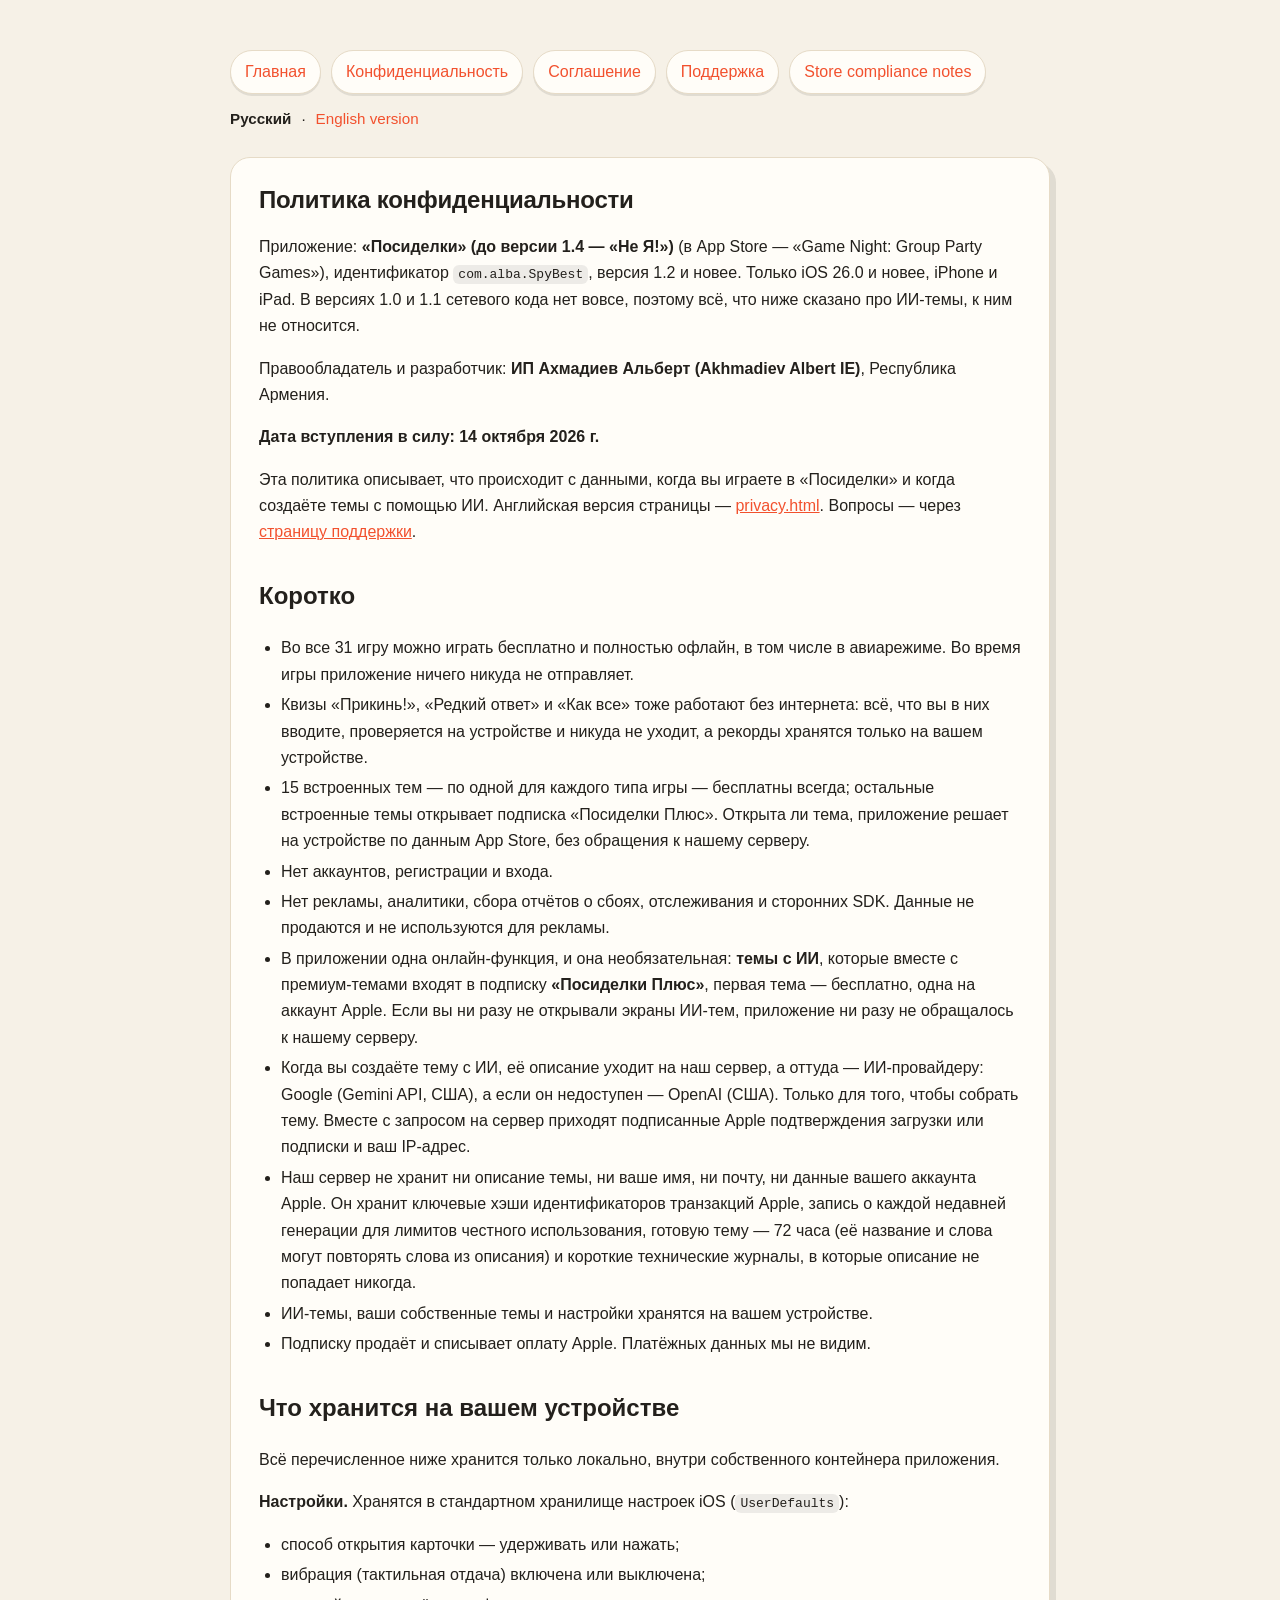
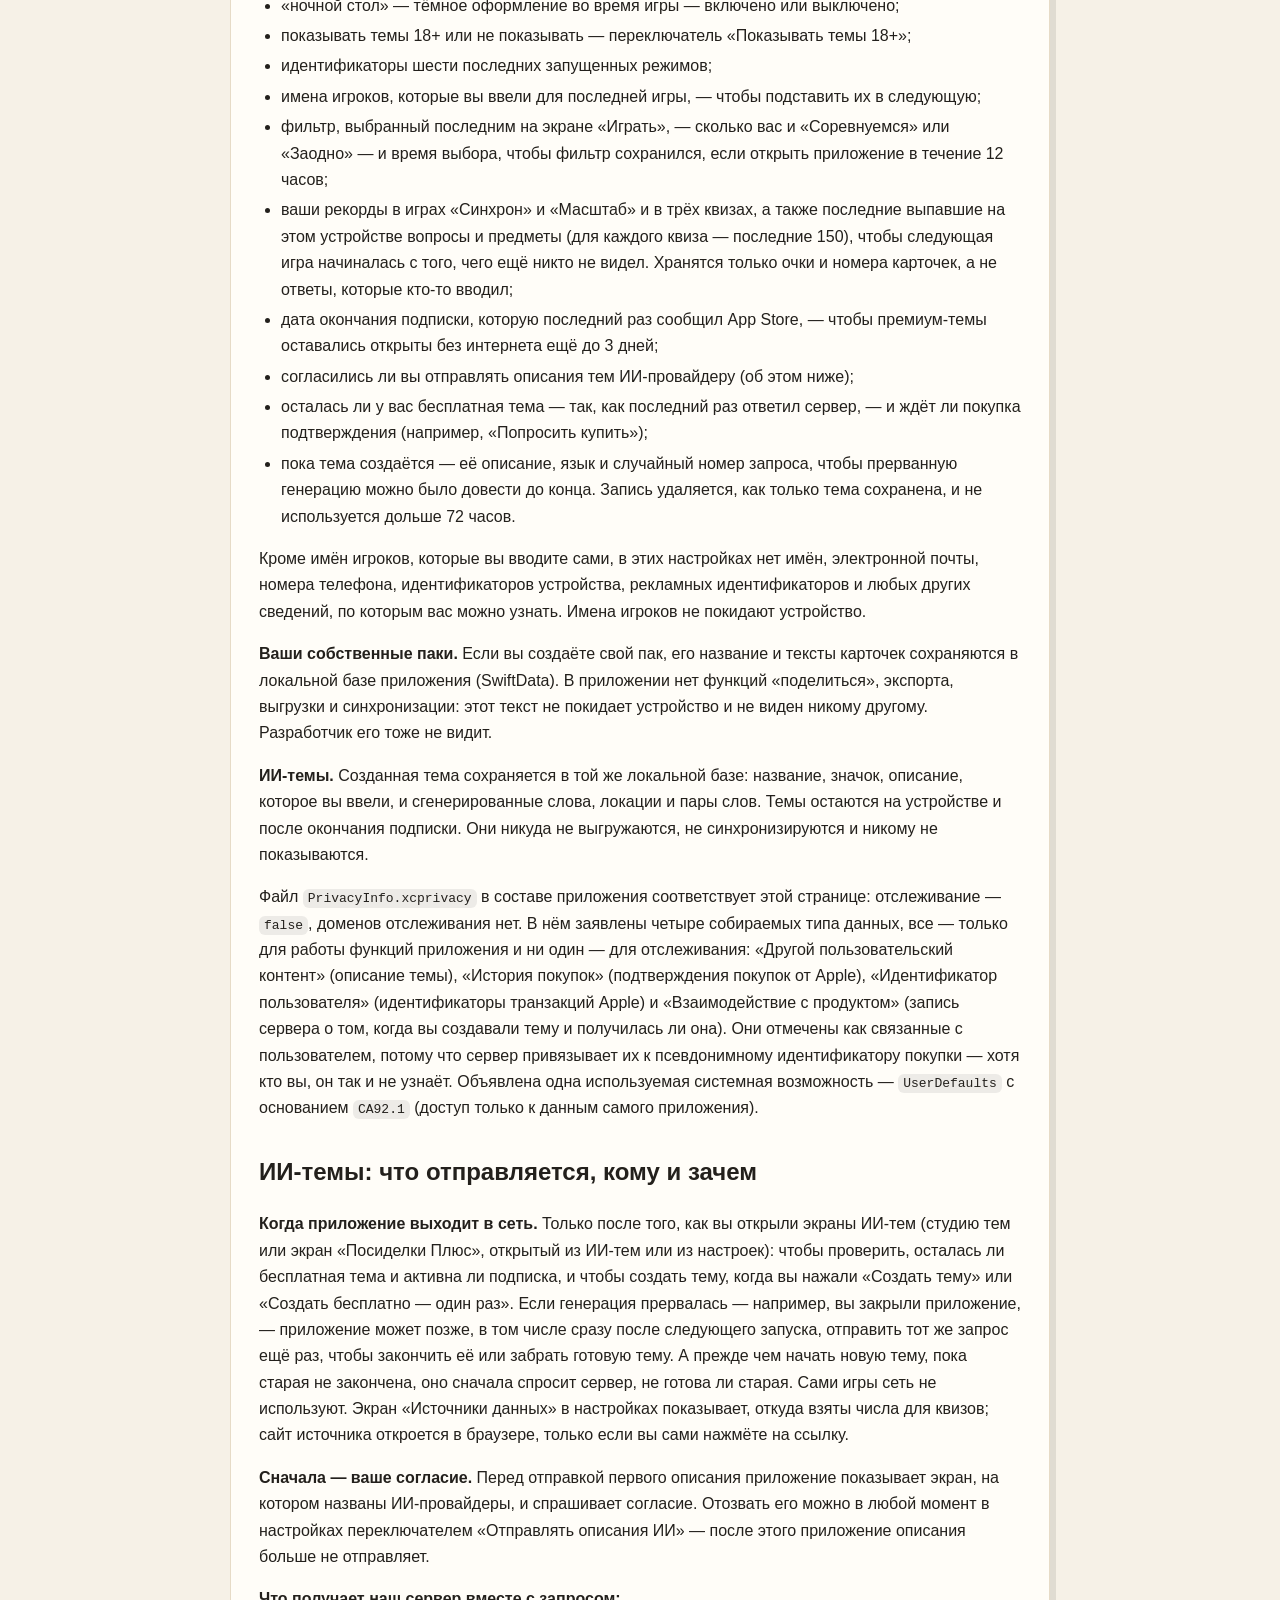
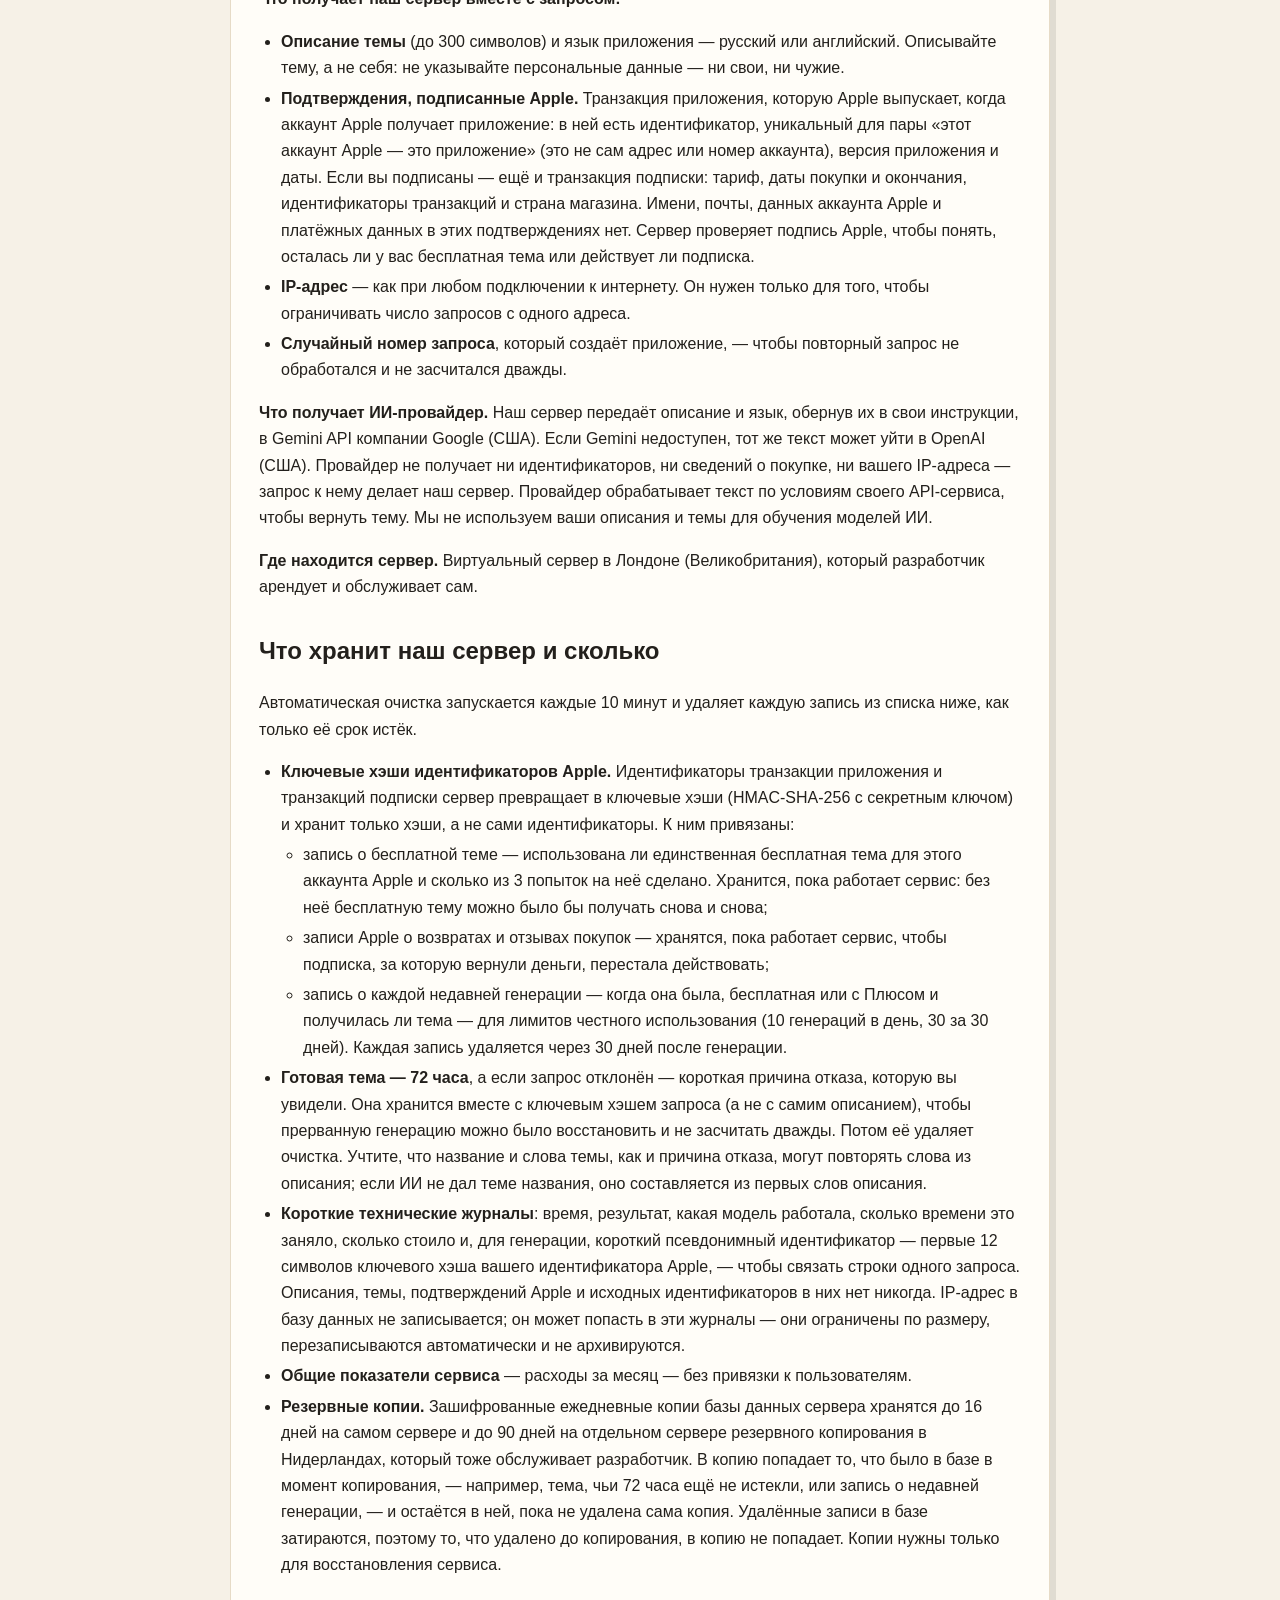
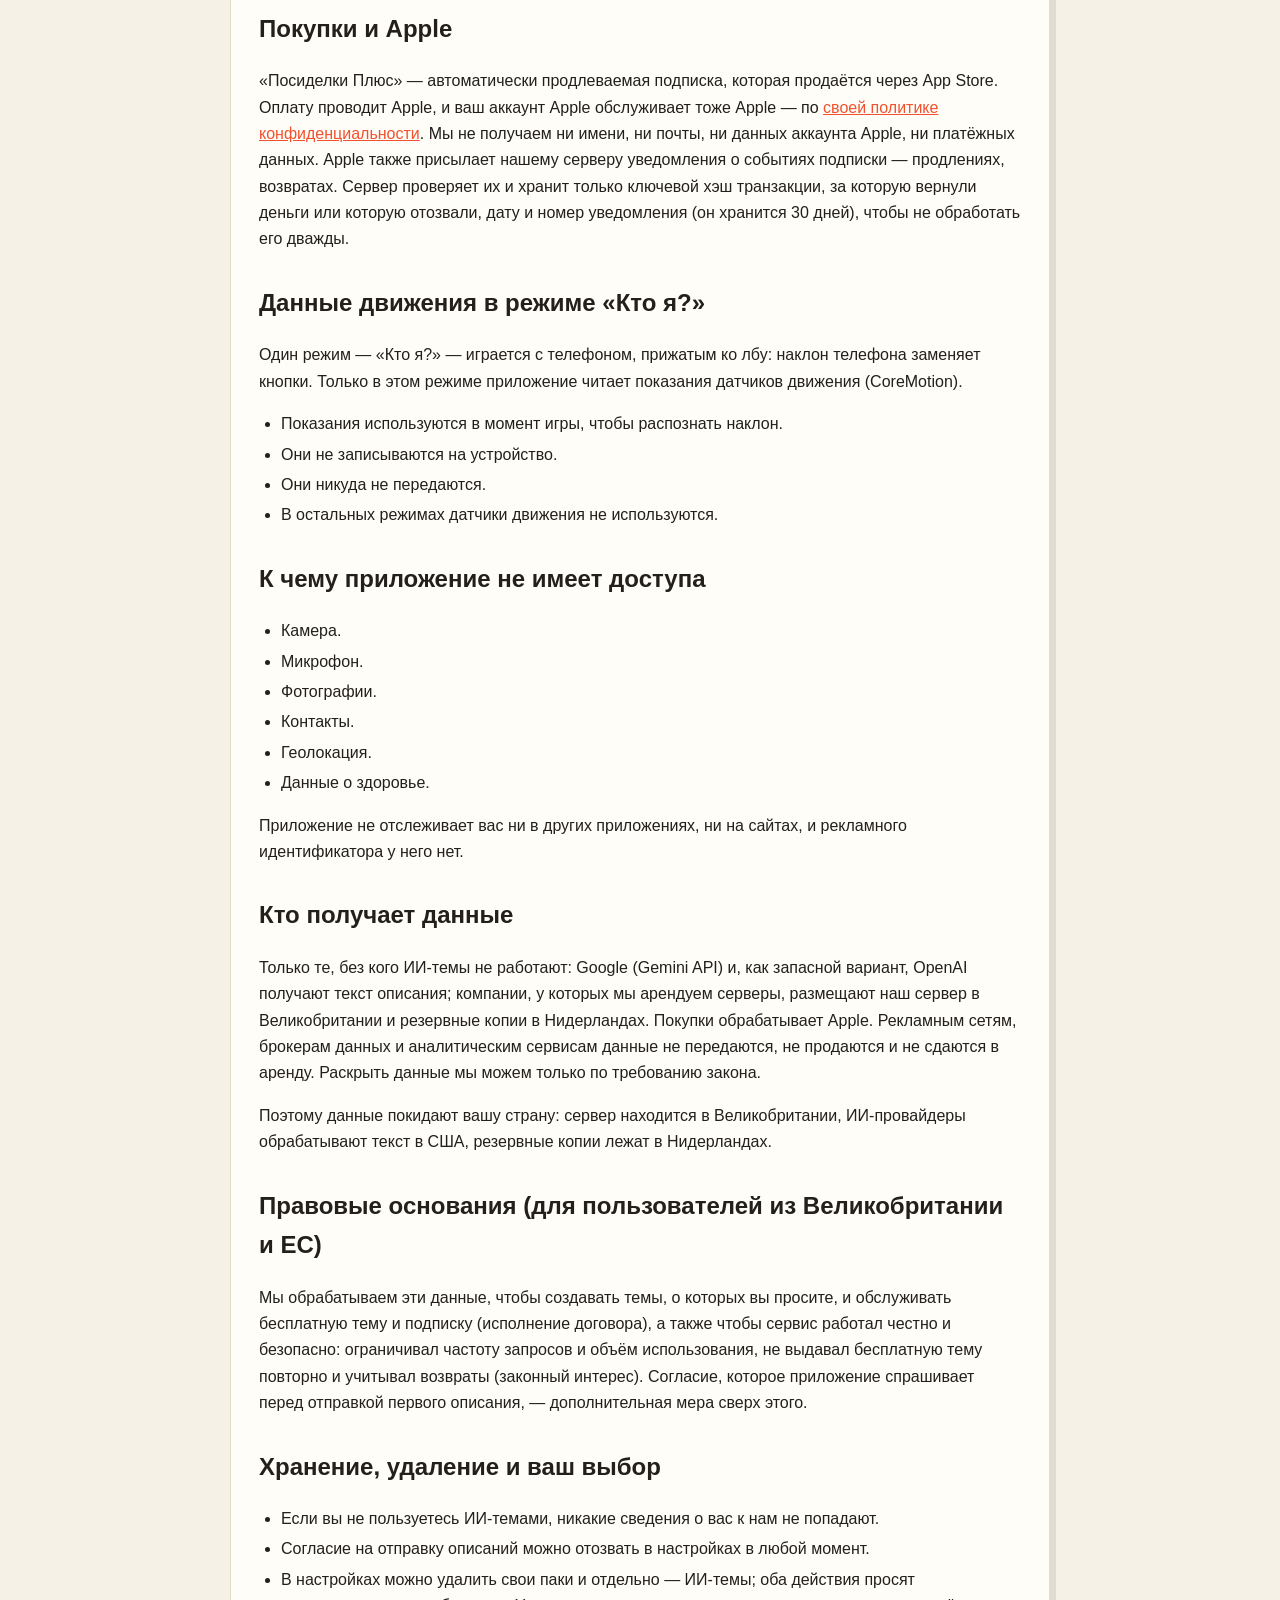
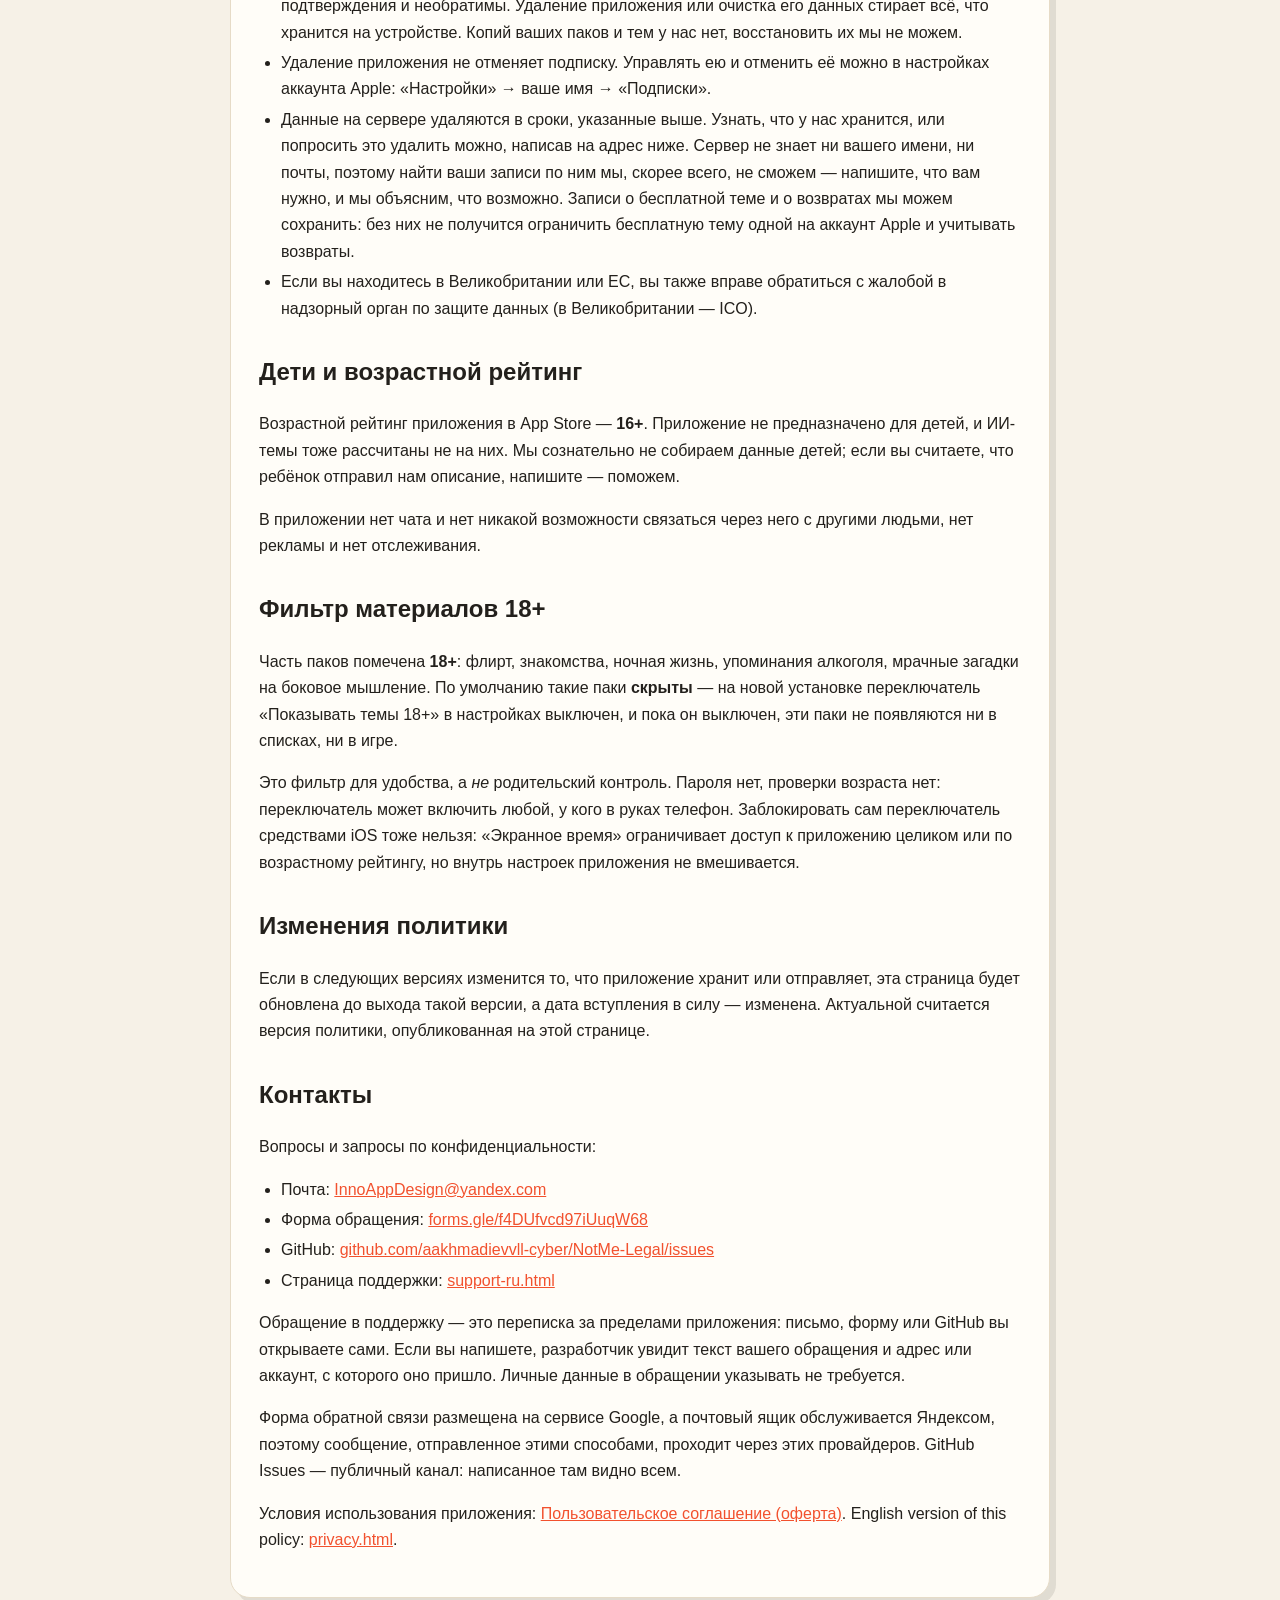
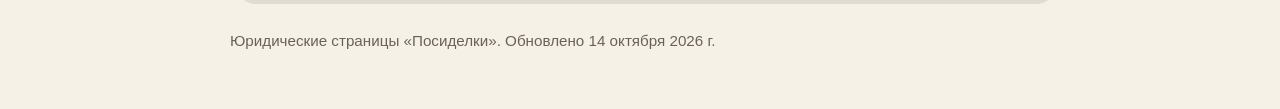
==== privacy-ru.html @ 8b3d1fd0 "docs: legal and support pages for version 1.6 (quiz games, data sources and licences) - Counts every" ====
<!doctype html>
<html lang="ru"><head><meta charset="utf-8"><meta name="viewport" content="width=device-width, initial-scale=1"><title>Политика конфиденциальности — «Посиделки»</title><link rel="stylesheet" href="styles.css"></head>
<body><main><nav><a href="./">Главная</a><a href="privacy-ru.html">Конфиденциальность</a><a href="terms-ru.html">Соглашение</a><a href="support-ru.html">Поддержка</a><a href="store-compliance.html">Store compliance notes</a></nav>
<p class="lang"><strong>Русский</strong> · <a href="privacy.html">English version</a></p>
<section class="card">
<h1>Политика конфиденциальности</h1>

<p>Приложение: <strong>«Посиделки» (до версии 1.4 — «Не Я!»)</strong> (в App Store — «Game Night: Group Party Games»), идентификатор <code>com.alba.SpyBest</code>, версия 1.2 и новее. Только iOS 26.0 и новее, iPhone и iPad. В версиях 1.0 и 1.1 сетевого кода нет вовсе, поэтому всё, что ниже сказано про ИИ-темы, к ним не относится.</p>

<p>Правообладатель и разработчик: <strong>ИП Ахмадиев Альберт (Akhmadiev Albert IE)</strong>, Республика Армения.</p>

<p><strong>Дата вступления в силу: 14 октября 2026 г.</strong></p>

<p>Эта политика описывает, что происходит с данными, когда вы играете в «Посиделки» и когда создаёте темы с помощью ИИ. Английская версия страницы — <a href="privacy.html">privacy.html</a>. Вопросы — через <a href="support-ru.html">страницу поддержки</a>.</p>

<h2>Коротко</h2>

<ul>
  <li>Во все 31 игру можно играть бесплатно и полностью офлайн, в том числе в авиарежиме. Во время игры приложение ничего никуда не отправляет.</li>
  <li>Квизы «Прикинь!», «Редкий ответ» и «Как все» тоже работают без интернета: всё, что вы в них вводите, проверяется на устройстве и никуда не уходит, а рекорды хранятся только на вашем устройстве.</li>
  <li>15 встроенных тем — по одной для каждого типа игры — бесплатны всегда; остальные встроенные темы открывает подписка «Посиделки Плюс». Открыта ли тема, приложение решает на устройстве по данным App Store, без обращения к нашему серверу.</li>
  <li>Нет аккаунтов, регистрации и входа.</li>
  <li>Нет рекламы, аналитики, сбора отчётов о сбоях, отслеживания и сторонних SDK. Данные не продаются и не используются для рекламы.</li>
  <li>В приложении одна онлайн-функция, и она необязательная: <strong>темы с ИИ</strong>, которые вместе с премиум-темами входят в подписку <strong>«Посиделки Плюс»</strong>, первая тема — бесплатно, одна на аккаунт Apple. Если вы ни разу не открывали экраны ИИ-тем, приложение ни разу не обращалось к нашему серверу.</li>
  <li>Когда вы создаёте тему с ИИ, её описание уходит на наш сервер, а оттуда — ИИ-провайдеру: Google (Gemini API, США), а если он недоступен — OpenAI (США). Только для того, чтобы собрать тему. Вместе с запросом на сервер приходят подписанные Apple подтверждения загрузки или подписки и ваш IP-адрес.</li>
  <li>Наш сервер не хранит ни описание темы, ни ваше имя, ни почту, ни данные вашего аккаунта Apple. Он хранит ключевые хэши идентификаторов транзакций Apple, запись о каждой недавней генерации для лимитов честного использования, готовую тему — 72 часа (её название и слова могут повторять слова из описания) и короткие технические журналы, в которые описание не попадает никогда.</li>
  <li>ИИ-темы, ваши собственные темы и настройки хранятся на вашем устройстве.</li>
  <li>Подписку продаёт и списывает оплату Apple. Платёжных данных мы не видим.</li>
</ul>

<h2>Что хранится на вашем устройстве</h2>

<p>Всё перечисленное ниже хранится только локально, внутри собственного контейнера приложения.</p>

<p><strong>Настройки.</strong> Хранятся в стандартном хранилище настроек iOS (<code>UserDefaults</code>):</p>

<ul>
  <li>способ открытия карточки — удерживать или нажать;</li>
  <li>вибрация (тактильная отдача) включена или выключена;</li>
  <li>«ночной стол» — тёмное оформление во время игры — включено или выключено;</li>
  <li>показывать темы 18+ или не показывать — переключатель «Показывать темы 18+»;</li>
  <li>идентификаторы шести последних запущенных режимов;</li>
  <li>имена игроков, которые вы ввели для последней игры, — чтобы подставить их в следующую;</li>
  <li>фильтр, выбранный последним на экране «Играть», — сколько вас и «Соревнуемся» или «Заодно» — и время выбора, чтобы фильтр сохранился, если открыть приложение в течение 12 часов;</li>
  <li>ваши рекорды в играх «Синхрон» и «Масштаб» и в трёх квизах, а также последние выпавшие на этом устройстве вопросы и предметы (для каждого квиза — последние 150), чтобы следующая игра начиналась с того, чего ещё никто не видел. Хранятся только очки и номера карточек, а не ответы, которые кто-то вводил;</li>
  <li>дата окончания подписки, которую последний раз сообщил App Store, — чтобы премиум-темы оставались открыты без интернета ещё до 3 дней;</li>
  <li>согласились ли вы отправлять описания тем ИИ-провайдеру (об этом ниже);</li>
  <li>осталась ли у вас бесплатная тема — так, как последний раз ответил сервер, — и ждёт ли покупка подтверждения (например, «Попросить купить»);</li>
  <li>пока тема создаётся — её описание, язык и случайный номер запроса, чтобы прерванную генерацию можно было довести до конца. Запись удаляется, как только тема сохранена, и не используется дольше 72 часов.</li>
</ul>

<p>Кроме имён игроков, которые вы вводите сами, в этих настройках нет имён, электронной почты, номера телефона, идентификаторов устройства, рекламных идентификаторов и любых других сведений, по которым вас можно узнать. Имена игроков не покидают устройство.</p>

<p><strong>Ваши собственные паки.</strong> Если вы создаёте свой пак, его название и тексты карточек сохраняются в локальной базе приложения (SwiftData). В приложении нет функций «поделиться», экспорта, выгрузки и синхронизации: этот текст не покидает устройство и не виден никому другому. Разработчик его тоже не видит.</p>

<p><strong>ИИ-темы.</strong> Созданная тема сохраняется в той же локальной базе: название, значок, описание, которое вы ввели, и сгенерированные слова, локации и пары слов. Темы остаются на устройстве и после окончания подписки. Они никуда не выгружаются, не синхронизируются и никому не показываются.</p>

<p>Файл <code>PrivacyInfo.xcprivacy</code> в составе приложения соответствует этой странице: отслеживание — <code>false</code>, доменов отслеживания нет. В нём заявлены четыре собираемых типа данных, все — только для работы функций приложения и ни один — для отслеживания: «Другой пользовательский контент» (описание темы), «История покупок» (подтверждения покупок от Apple), «Идентификатор пользователя» (идентификаторы транзакций Apple) и «Взаимодействие с продуктом» (запись сервера о том, когда вы создавали тему и получилась ли она). Они отмечены как связанные с пользователем, потому что сервер привязывает их к псевдонимному идентификатору покупки — хотя кто вы, он так и не узнаёт. Объявлена одна используемая системная возможность — <code>UserDefaults</code> с основанием <code>CA92.1</code> (доступ только к данным самого приложения).</p>

<h2>ИИ-темы: что отправляется, кому и зачем</h2>

<p><strong>Когда приложение выходит в сеть.</strong> Только после того, как вы открыли экраны ИИ-тем (студию тем или экран «Посиделки Плюс», открытый из ИИ-тем или из настроек): чтобы проверить, осталась ли бесплатная тема и активна ли подписка, и чтобы создать тему, когда вы нажали «Создать тему» или «Создать бесплатно — один раз». Если генерация прервалась — например, вы закрыли приложение, — приложение может позже, в том числе сразу после следующего запуска, отправить тот же запрос ещё раз, чтобы закончить её или забрать готовую тему. А прежде чем начать новую тему, пока старая не закончена, оно сначала спросит сервер, не готова ли старая. Сами игры сеть не используют. Экран «Источники данных» в настройках показывает, откуда взяты числа для квизов; сайт источника откроется в браузере, только если вы сами нажмёте на ссылку.</p>

<p><strong>Сначала — ваше согласие.</strong> Перед отправкой первого описания приложение показывает экран, на котором названы ИИ-провайдеры, и спрашивает согласие. Отозвать его можно в любой момент в настройках переключателем «Отправлять описания ИИ» — после этого приложение описания больше не отправляет.</p>

<p><strong>Что получает наш сервер вместе с запросом:</strong></p>

<ul>
  <li><strong>Описание темы</strong> (до 300 символов) и язык приложения — русский или английский. Описывайте тему, а не себя: не указывайте персональные данные — ни свои, ни чужие.</li>
  <li><strong>Подтверждения, подписанные Apple.</strong> Транзакция приложения, которую Apple выпускает, когда аккаунт Apple получает приложение: в ней есть идентификатор, уникальный для пары «этот аккаунт Apple — это приложение» (это не сам адрес или номер аккаунта), версия приложения и даты. Если вы подписаны — ещё и транзакция подписки: тариф, даты покупки и окончания, идентификаторы транзакций и страна магазина. Имени, почты, данных аккаунта Apple и платёжных данных в этих подтверждениях нет. Сервер проверяет подпись Apple, чтобы понять, осталась ли у вас бесплатная тема или действует ли подписка.</li>
  <li><strong>IP-адрес</strong> — как при любом подключении к интернету. Он нужен только для того, чтобы ограничивать число запросов с одного адреса.</li>
  <li><strong>Случайный номер запроса</strong>, который создаёт приложение, — чтобы повторный запрос не обработался и не засчитался дважды.</li>
</ul>

<p><strong>Что получает ИИ-провайдер.</strong> Наш сервер передаёт описание и язык, обернув их в свои инструкции, в Gemini API компании Google (США). Если Gemini недоступен, тот же текст может уйти в OpenAI (США). Провайдер не получает ни идентификаторов, ни сведений о покупке, ни вашего IP-адреса — запрос к нему делает наш сервер. Провайдер обрабатывает текст по условиям своего API-сервиса, чтобы вернуть тему. Мы не используем ваши описания и темы для обучения моделей ИИ.</p>

<p><strong>Где находится сервер.</strong> Виртуальный сервер в Лондоне (Великобритания), который разработчик арендует и обслуживает сам.</p>

<h2>Что хранит наш сервер и сколько</h2>

<p>Автоматическая очистка запускается каждые 10 минут и удаляет каждую запись из списка ниже, как только её срок истёк.</p>

<ul>
  <li><strong>Ключевые хэши идентификаторов Apple.</strong> Идентификаторы транзакции приложения и транзакций подписки сервер превращает в ключевые хэши (HMAC-SHA-256 с секретным ключом) и хранит только хэши, а не сами идентификаторы. К ним привязаны:
    <ul>
      <li>запись о бесплатной теме — использована ли единственная бесплатная тема для этого аккаунта Apple и сколько из 3 попыток на неё сделано. Хранится, пока работает сервис: без неё бесплатную тему можно было бы получать снова и снова;</li>
      <li>записи Apple о возвратах и отзывах покупок — хранятся, пока работает сервис, чтобы подписка, за которую вернули деньги, перестала действовать;</li>
      <li>запись о каждой недавней генерации — когда она была, бесплатная или с Плюсом и получилась ли тема — для лимитов честного использования (10 генераций в день, 30 за 30 дней). Каждая запись удаляется через 30 дней после генерации.</li>
    </ul>
  </li>
  <li><strong>Готовая тема — 72 часа</strong>, а если запрос отклонён — короткая причина отказа, которую вы увидели. Она хранится вместе с ключевым хэшем запроса (а не с самим описанием), чтобы прерванную генерацию можно было восстановить и не засчитать дважды. Потом её удаляет очистка. Учтите, что название и слова темы, как и причина отказа, могут повторять слова из описания; если ИИ не дал теме названия, оно составляется из первых слов описания.</li>
  <li><strong>Короткие технические журналы</strong>: время, результат, какая модель работала, сколько времени это заняло, сколько стоило и, для генерации, короткий псевдонимный идентификатор — первые 12 символов ключевого хэша вашего идентификатора Apple, — чтобы связать строки одного запроса. Описания, темы, подтверждений Apple и исходных идентификаторов в них нет никогда. IP-адрес в базу данных не записывается; он может попасть в эти журналы — они ограничены по размеру, перезаписываются автоматически и не архивируются.</li>
  <li><strong>Общие показатели сервиса</strong> — расходы за месяц — без привязки к пользователям.</li>
  <li><strong>Резервные копии.</strong> Зашифрованные ежедневные копии базы данных сервера хранятся до 16 дней на самом сервере и до 90 дней на отдельном сервере резервного копирования в Нидерландах, который тоже обслуживает разработчик. В копию попадает то, что было в базе в момент копирования, — например, тема, чьи 72 часа ещё не истекли, или запись о недавней генерации, — и остаётся в ней, пока не удалена сама копия. Удалённые записи в базе затираются, поэтому то, что удалено до копирования, в копию не попадает. Копии нужны только для восстановления сервиса.</li>
</ul>

<h2>Покупки и Apple</h2>

<p>«Посиделки Плюс» — автоматически продлеваемая подписка, которая продаётся через App Store. Оплату проводит Apple, и ваш аккаунт Apple обслуживает тоже Apple — по <a href="https://www.apple.com/legal/privacy/">своей политике конфиденциальности</a>. Мы не получаем ни имени, ни почты, ни данных аккаунта Apple, ни платёжных данных. Apple также присылает нашему серверу уведомления о событиях подписки — продлениях, возвратах. Сервер проверяет их и хранит только ключевой хэш транзакции, за которую вернули деньги или которую отозвали, дату и номер уведомления (он хранится 30 дней), чтобы не обработать его дважды.</p>

<h2>Данные движения в режиме «Кто я?»</h2>

<p>Один режим — «Кто я?» — играется с телефоном, прижатым ко лбу: наклон телефона заменяет кнопки. Только в этом режиме приложение читает показания датчиков движения (CoreMotion).</p>

<ul>
  <li>Показания используются в момент игры, чтобы распознать наклон.</li>
  <li>Они не записываются на устройство.</li>
  <li>Они никуда не передаются.</li>
  <li>В остальных режимах датчики движения не используются.</li>
</ul>

<h2>К чему приложение не имеет доступа</h2>

<ul>
  <li>Камера.</li>
  <li>Микрофон.</li>
  <li>Фотографии.</li>
  <li>Контакты.</li>
  <li>Геолокация.</li>
  <li>Данные о здоровье.</li>
</ul>

<p>Приложение не отслеживает вас ни в других приложениях, ни на сайтах, и рекламного идентификатора у него нет.</p>

<h2>Кто получает данные</h2>

<p>Только те, без кого ИИ-темы не работают: Google (Gemini API) и, как запасной вариант, OpenAI получают текст описания; компании, у которых мы арендуем серверы, размещают наш сервер в Великобритании и резервные копии в Нидерландах. Покупки обрабатывает Apple. Рекламным сетям, брокерам данных и аналитическим сервисам данные не передаются, не продаются и не сдаются в аренду. Раскрыть данные мы можем только по требованию закона.</p>

<p>Поэтому данные покидают вашу страну: сервер находится в Великобритании, ИИ-провайдеры обрабатывают текст в США, резервные копии лежат в Нидерландах.</p>

<h2>Правовые основания (для пользователей из Великобритании и ЕС)</h2>

<p>Мы обрабатываем эти данные, чтобы создавать темы, о которых вы просите, и обслуживать бесплатную тему и подписку (исполнение договора), а также чтобы сервис работал честно и безопасно: ограничивал частоту запросов и объём использования, не выдавал бесплатную тему повторно и учитывал возвраты (законный интерес). Согласие, которое приложение спрашивает перед отправкой первого описания, — дополнительная мера сверх этого.</p>

<h2>Хранение, удаление и ваш выбор</h2>

<ul>
  <li>Если вы не пользуетесь ИИ-темами, никакие сведения о вас к нам не попадают.</li>
  <li>Согласие на отправку описаний можно отозвать в настройках в любой момент.</li>
  <li>В настройках можно удалить свои паки и отдельно — ИИ-темы; оба действия просят подтверждения и необратимы. Удаление приложения или очистка его данных стирает всё, что хранится на устройстве. Копий ваших паков и тем у нас нет, восстановить их мы не можем.</li>
  <li>Удаление приложения не отменяет подписку. Управлять ею и отменить её можно в настройках аккаунта Apple: «Настройки» → ваше имя → «Подписки».</li>
  <li>Данные на сервере удаляются в сроки, указанные выше. Узнать, что у нас хранится, или попросить это удалить можно, написав на адрес ниже. Сервер не знает ни вашего имени, ни почты, поэтому найти ваши записи по ним мы, скорее всего, не сможем — напишите, что вам нужно, и мы объясним, что возможно. Записи о бесплатной теме и о возвратах мы можем сохранить: без них не получится ограничить бесплатную тему одной на аккаунт Apple и учитывать возвраты.</li>
  <li>Если вы находитесь в Великобритании или ЕС, вы также вправе обратиться с жалобой в надзорный орган по защите данных (в Великобритании — ICO).</li>
</ul>

<h2>Дети и возрастной рейтинг</h2>

<p>Возрастной рейтинг приложения в App Store — <strong>16+</strong>. Приложение не предназначено для детей, и ИИ-темы тоже рассчитаны не на них. Мы сознательно не собираем данные детей; если вы считаете, что ребёнок отправил нам описание, напишите — поможем.</p>

<p>В приложении нет чата и нет никакой возможности связаться через него с другими людьми, нет рекламы и нет отслеживания.</p>

<h2>Фильтр материалов 18+</h2>

<p>Часть паков помечена <strong>18+</strong>: флирт, знакомства, ночная жизнь, упоминания алкоголя, мрачные загадки на боковое мышление. По умолчанию такие паки <strong>скрыты</strong> — на новой установке переключатель «Показывать темы 18+» в настройках выключен, и пока он выключен, эти паки не появляются ни в списках, ни в игре.</p>

<p>Это фильтр для удобства, а <em>не</em> родительский контроль. Пароля нет, проверки возраста нет: переключатель может включить любой, у кого в руках телефон. Заблокировать сам переключатель средствами iOS тоже нельзя: «Экранное время» ограничивает доступ к приложению целиком или по возрастному рейтингу, но внутрь настроек приложения не вмешивается.</p>

<h2>Изменения политики</h2>

<p>Если в следующих версиях изменится то, что приложение хранит или отправляет, эта страница будет обновлена до выхода такой версии, а дата вступления в силу — изменена. Актуальной считается версия политики, опубликованная на этой странице.</p>

<h2>Контакты</h2>

<p>Вопросы и запросы по конфиденциальности:</p>

<ul>
  <li>Почта: <a href="mailto:InnoAppDesign@yandex.com">InnoAppDesign@yandex.com</a></li>
  <li>Форма обращения: <a href="https://forms.gle/f4DUfvcd97iUuqW68">forms.gle/f4DUfvcd97iUuqW68</a></li>
  <li>GitHub: <a href="https://github.com/aakhmadievvll-cyber/NotMe-Legal/issues">github.com/aakhmadievvll-cyber/NotMe-Legal/issues</a></li>
  <li>Страница поддержки: <a href="support-ru.html">support-ru.html</a></li>
</ul>

<p>Обращение в поддержку — это переписка за пределами приложения: письмо, форму или GitHub вы открываете сами. Если вы напишете, разработчик увидит текст вашего обращения и адрес или аккаунт, с которого оно пришло. Личные данные в обращении указывать не требуется.</p>

<p>Форма обратной связи размещена на сервисе Google, а почтовый ящик обслуживается Яндексом, поэтому сообщение, отправленное этими способами, проходит через этих провайдеров. GitHub Issues — публичный канал: написанное там видно всем.</p>

<p>Условия использования приложения: <a href="terms-ru.html">Пользовательское соглашение (оферта)</a>. English version of this policy: <a href="privacy.html">privacy.html</a>.</p>
</section><footer>Юридические страницы «Посиделки». Обновлено 14 октября 2026 г.</footer></main></body></html>
---- styles.css ----
:root {
  color-scheme: light dark;
  --bg: #f6f1e7;
  --card: #fffdf8;
  --text: #23201c;
  --muted: #6b6257;
  --accent: #f2512e;
  --border: #e6dbc7;
  --shadow: rgba(35, 32, 28, .10);
}
@media (prefers-color-scheme: dark) {
  :root {
    --bg: #1c1814;
    --card: #262119;
    --text: #f4ece0;
    --muted: #b9ab97;
    --accent: #ff7a5c;
    --border: #3b332a;
    --shadow: rgba(0, 0, 0, .45);
  }
}
* { box-sizing: border-box; }
body {
  margin: 0;
  font-family: -apple-system, BlinkMacSystemFont, "Segoe UI", Roboto, Arial, sans-serif;
  background: var(--bg);
  color: var(--text);
  line-height: 1.65;
}
main { max-width: 860px; margin: 0 auto; padding: 32px 20px 56px; }
nav { display: flex; flex-wrap: wrap; gap: 10px; margin: 18px 0 12px; }
nav a {
  background: var(--card);
  border: 1px solid var(--border);
  border-radius: 999px;
  padding: 8px 14px;
  text-decoration: none;
  box-shadow: 0 2px 0 var(--shadow);
}
nav a:hover { border-color: var(--accent); }
.lang { display: flex; gap: 10px; margin: 0 0 26px; font-size: .95rem; }
.lang a { text-decoration: none; }
a { color: var(--accent); }
.card {
  background: var(--card);
  border: 1px solid var(--border);
  border-radius: 20px;
  padding: 28px;
  box-shadow: 6px 6px 0 var(--shadow);
}
h1 { line-height: 1.15; margin-top: 0; letter-spacing: -.01em; }
h2 { margin-top: 30px; }
.muted { color: var(--muted); }
code { background: rgba(127, 127, 127, .14); padding: 2px 5px; border-radius: 6px; }
ul { padding-left: 22px; }
li { margin: 4px 0; }
footer { margin-top: 30px; color: var(--muted); font-size: .95rem; }
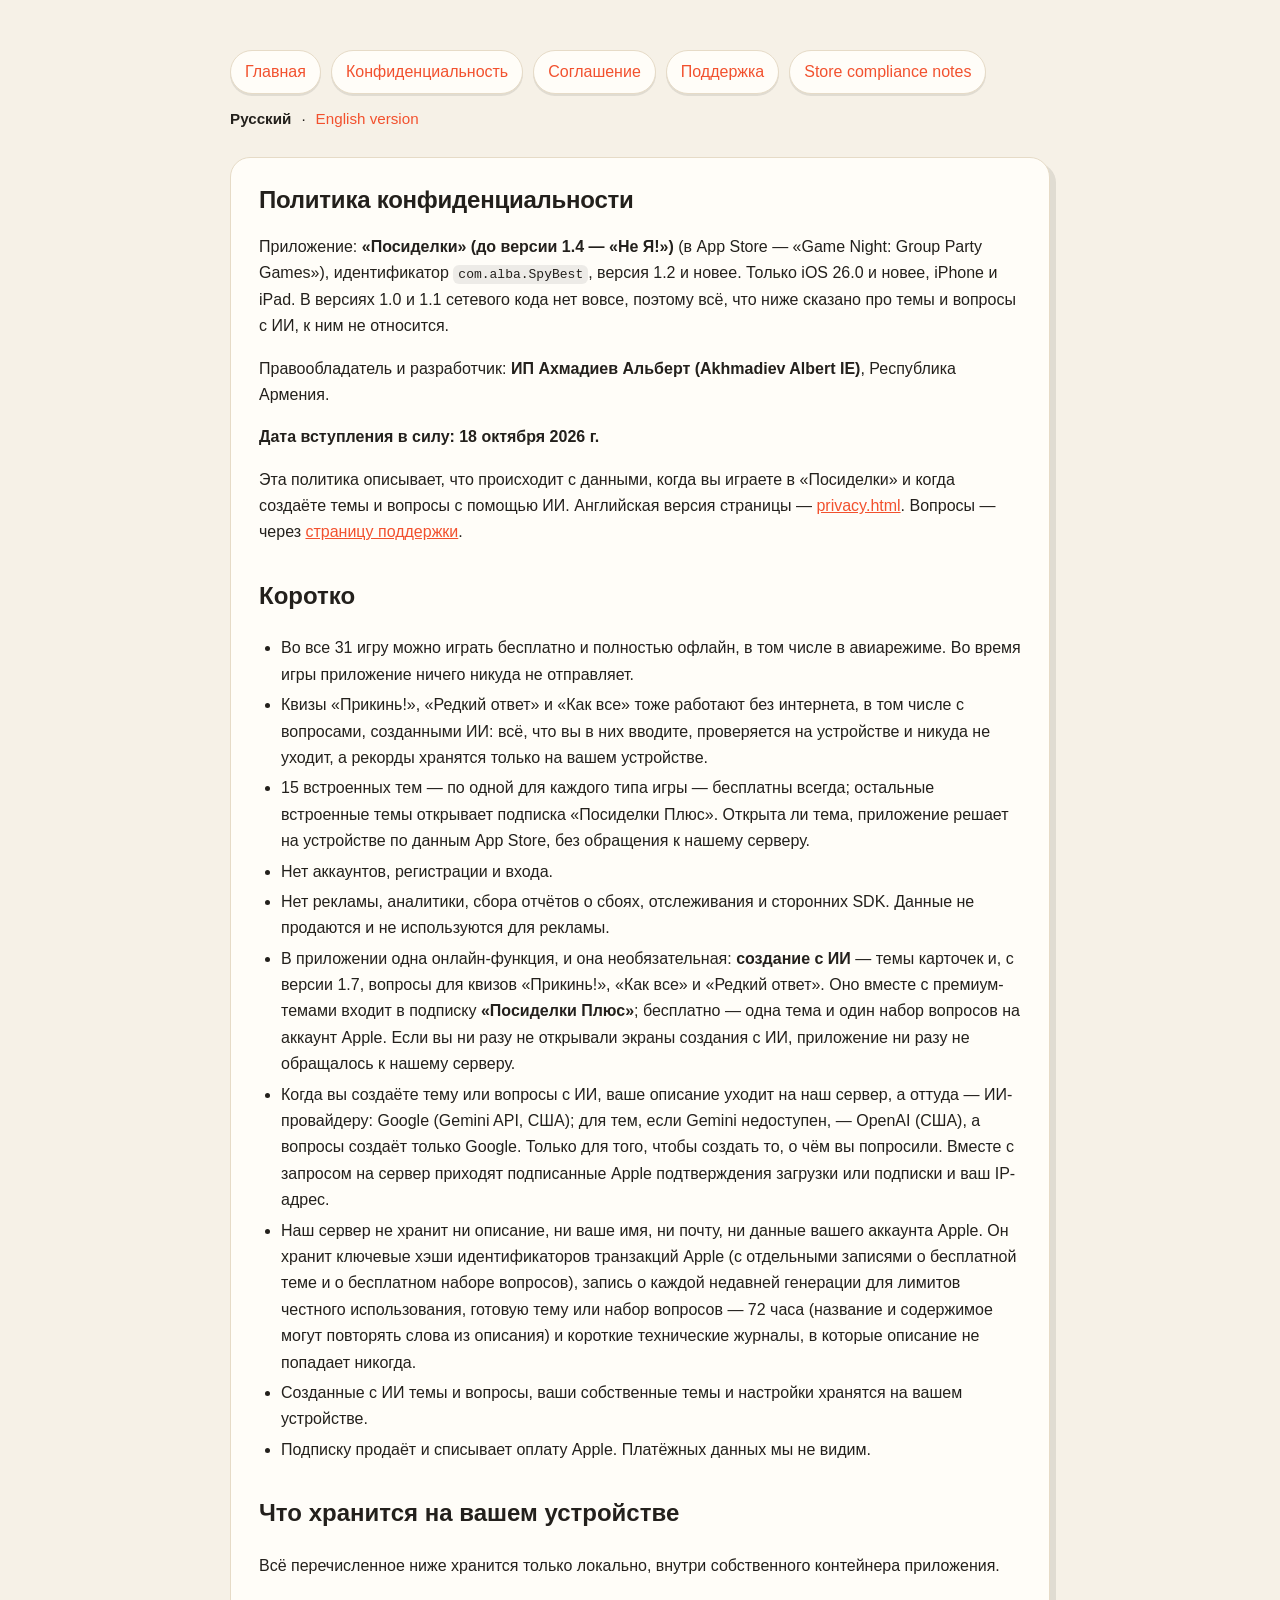
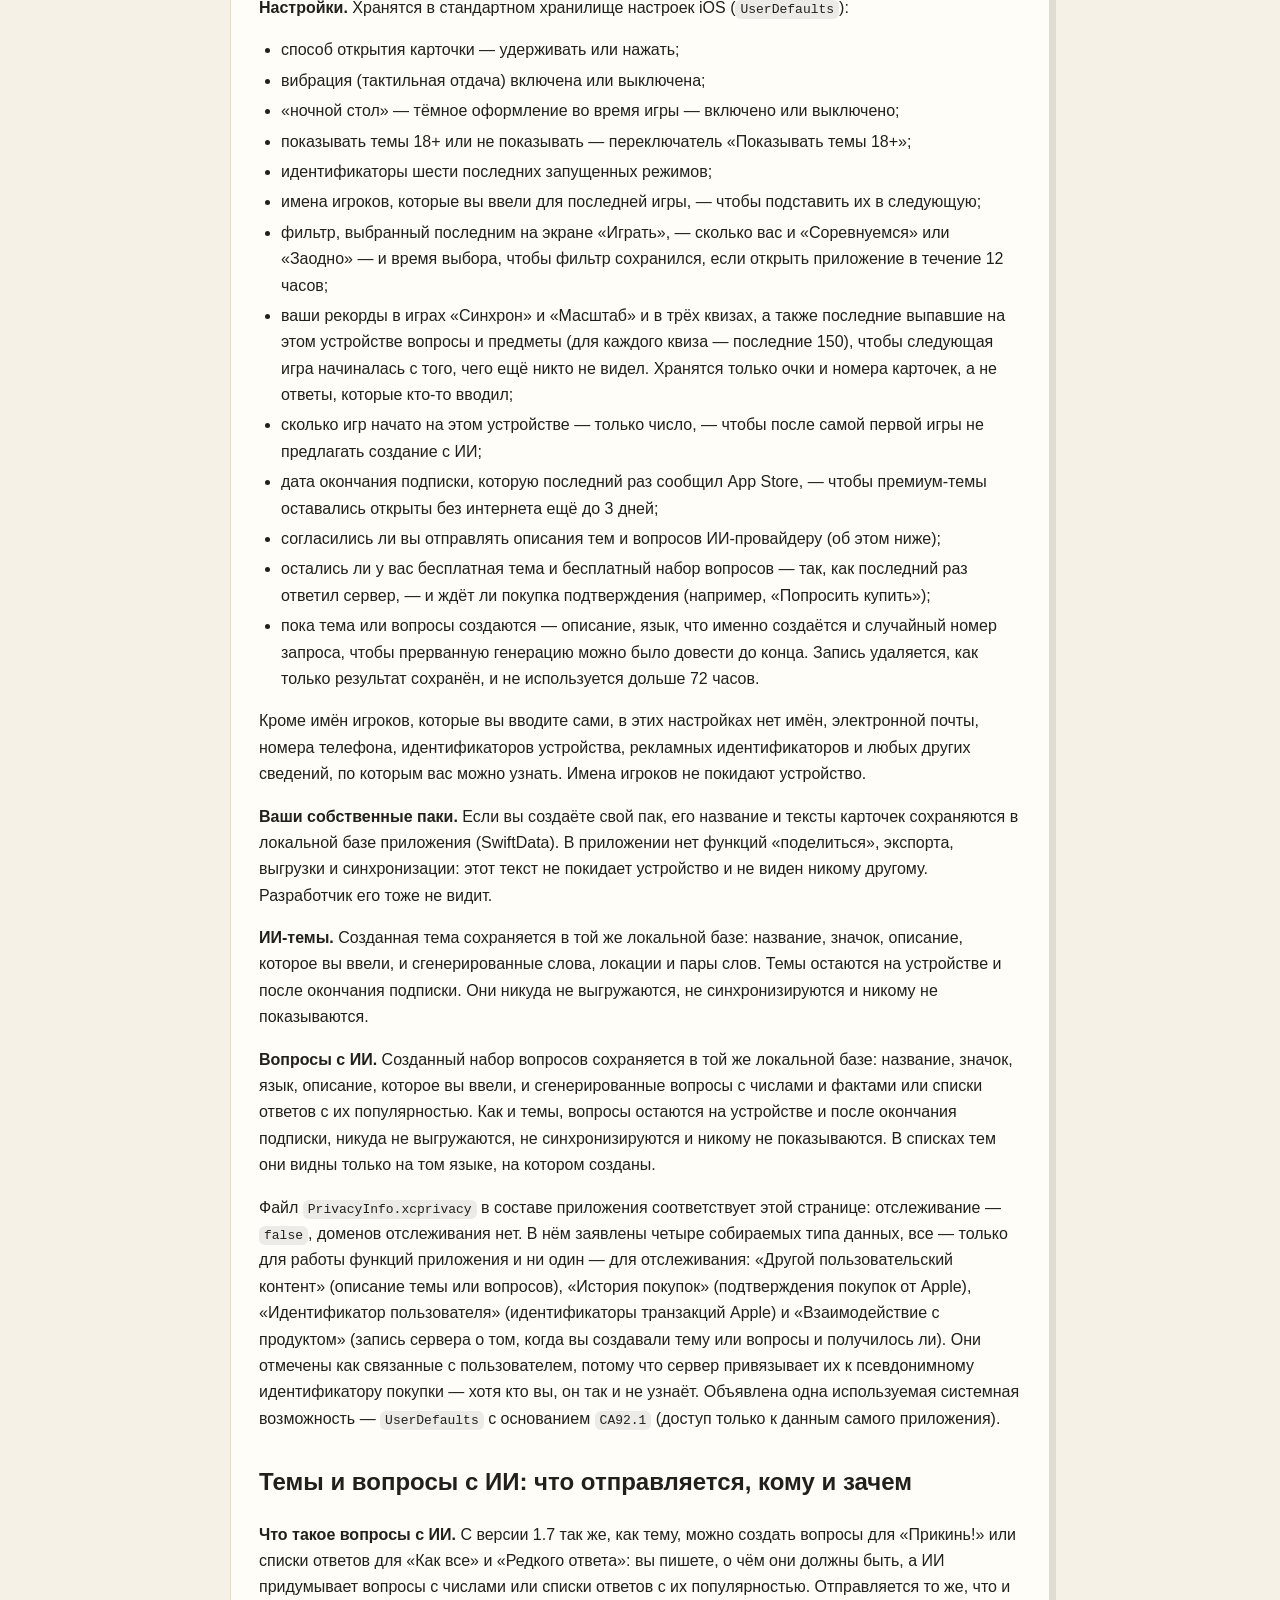
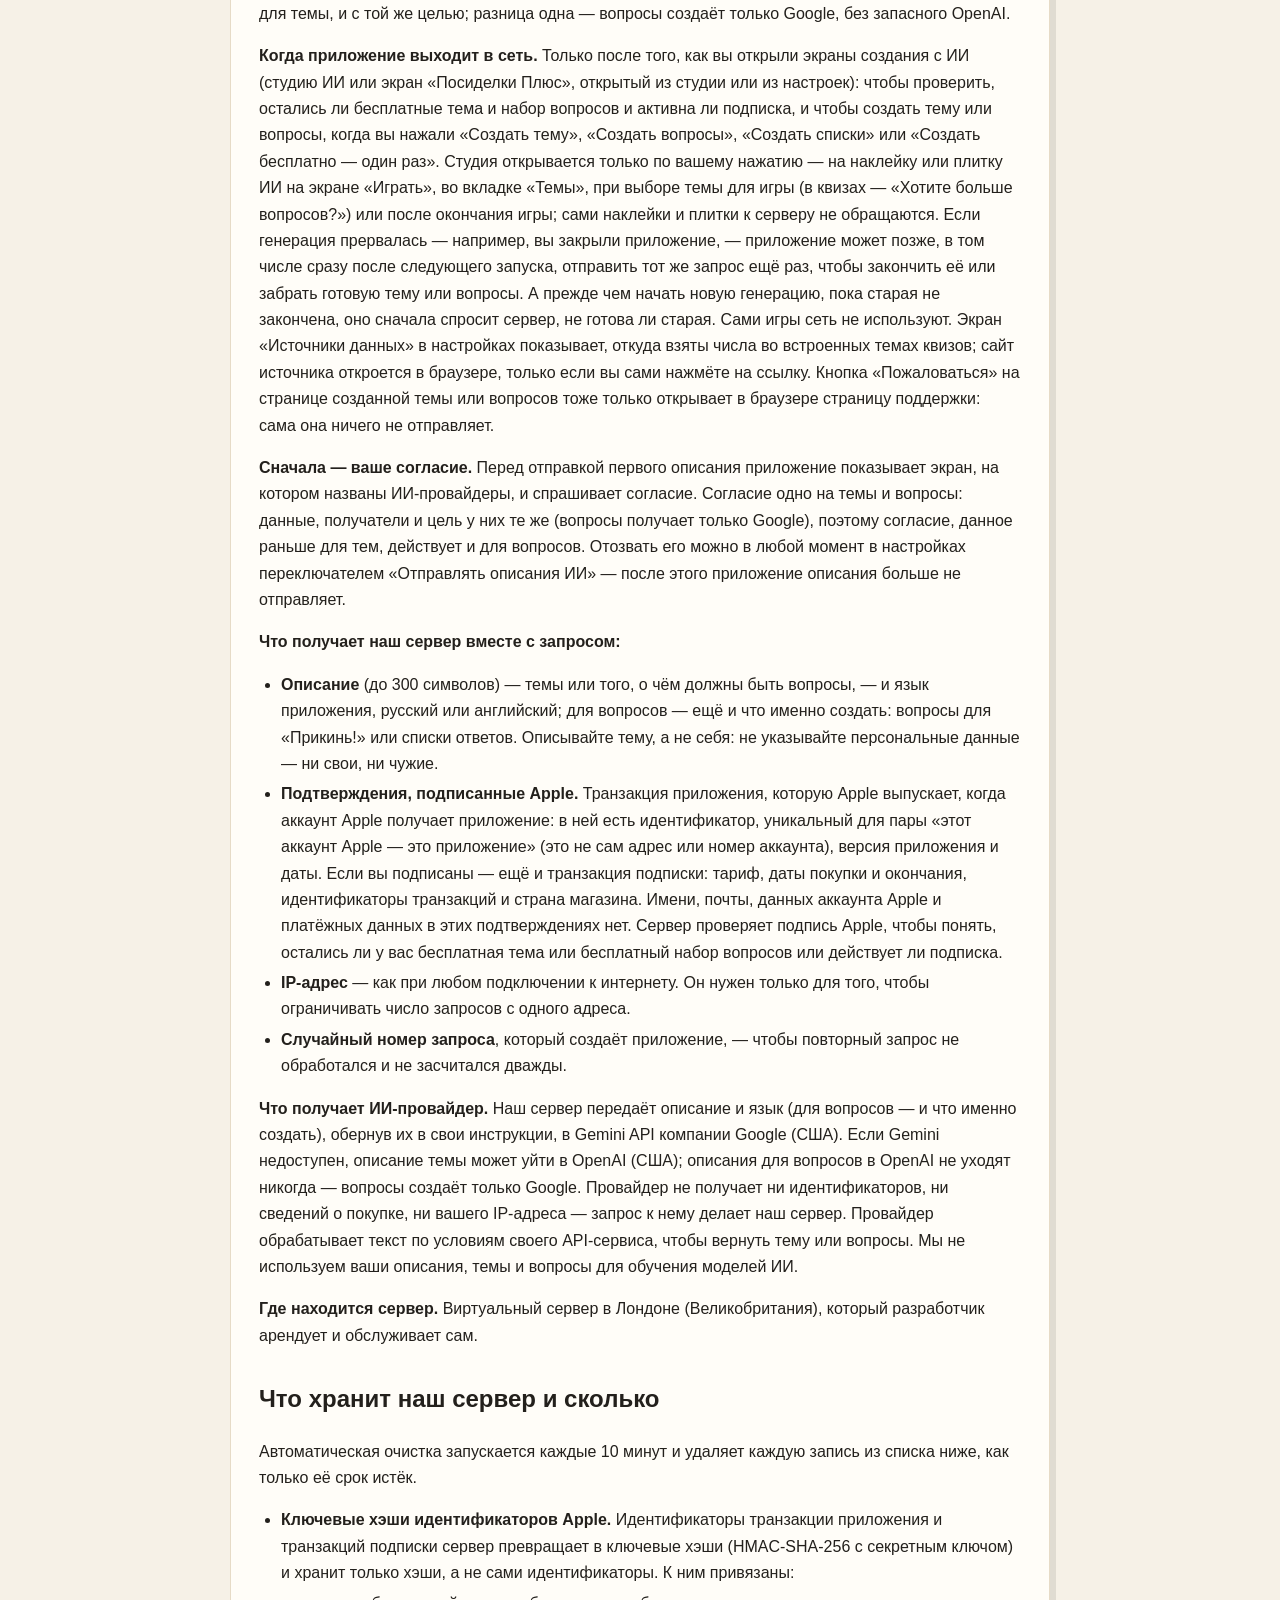
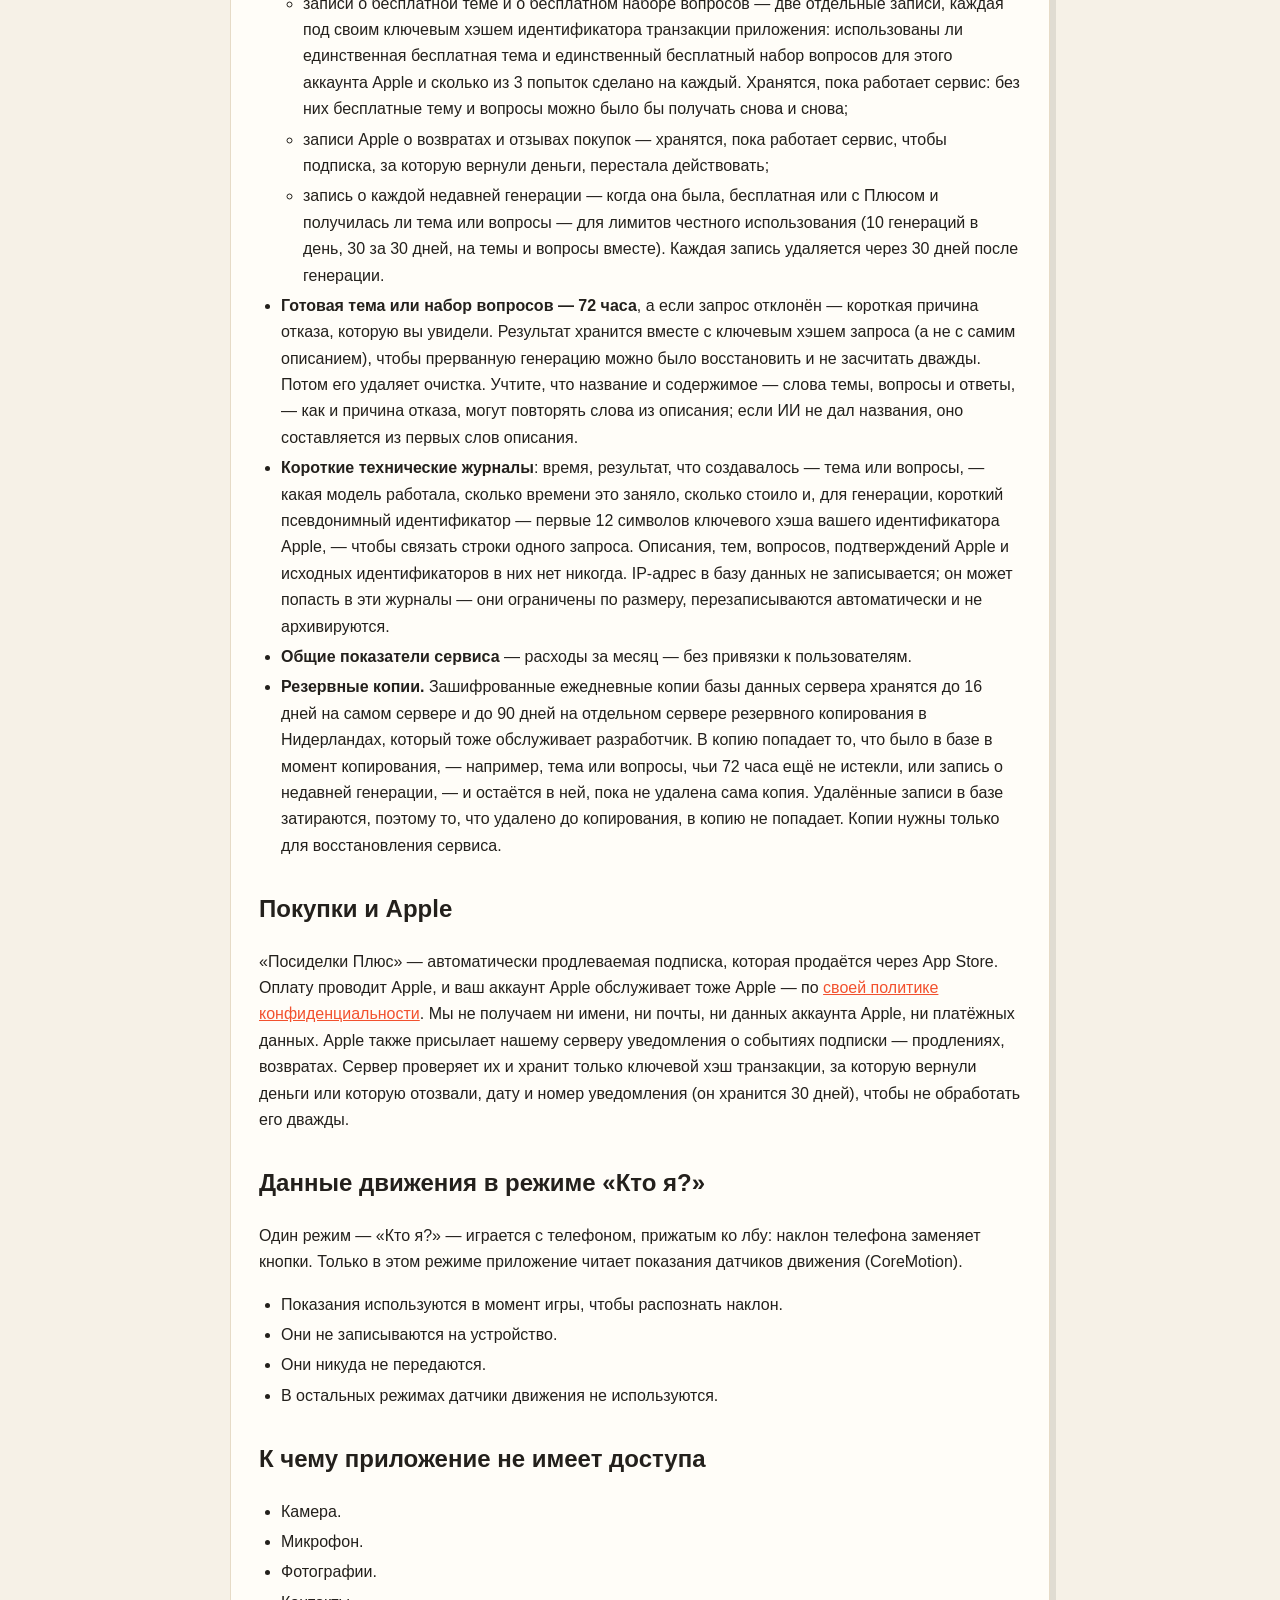
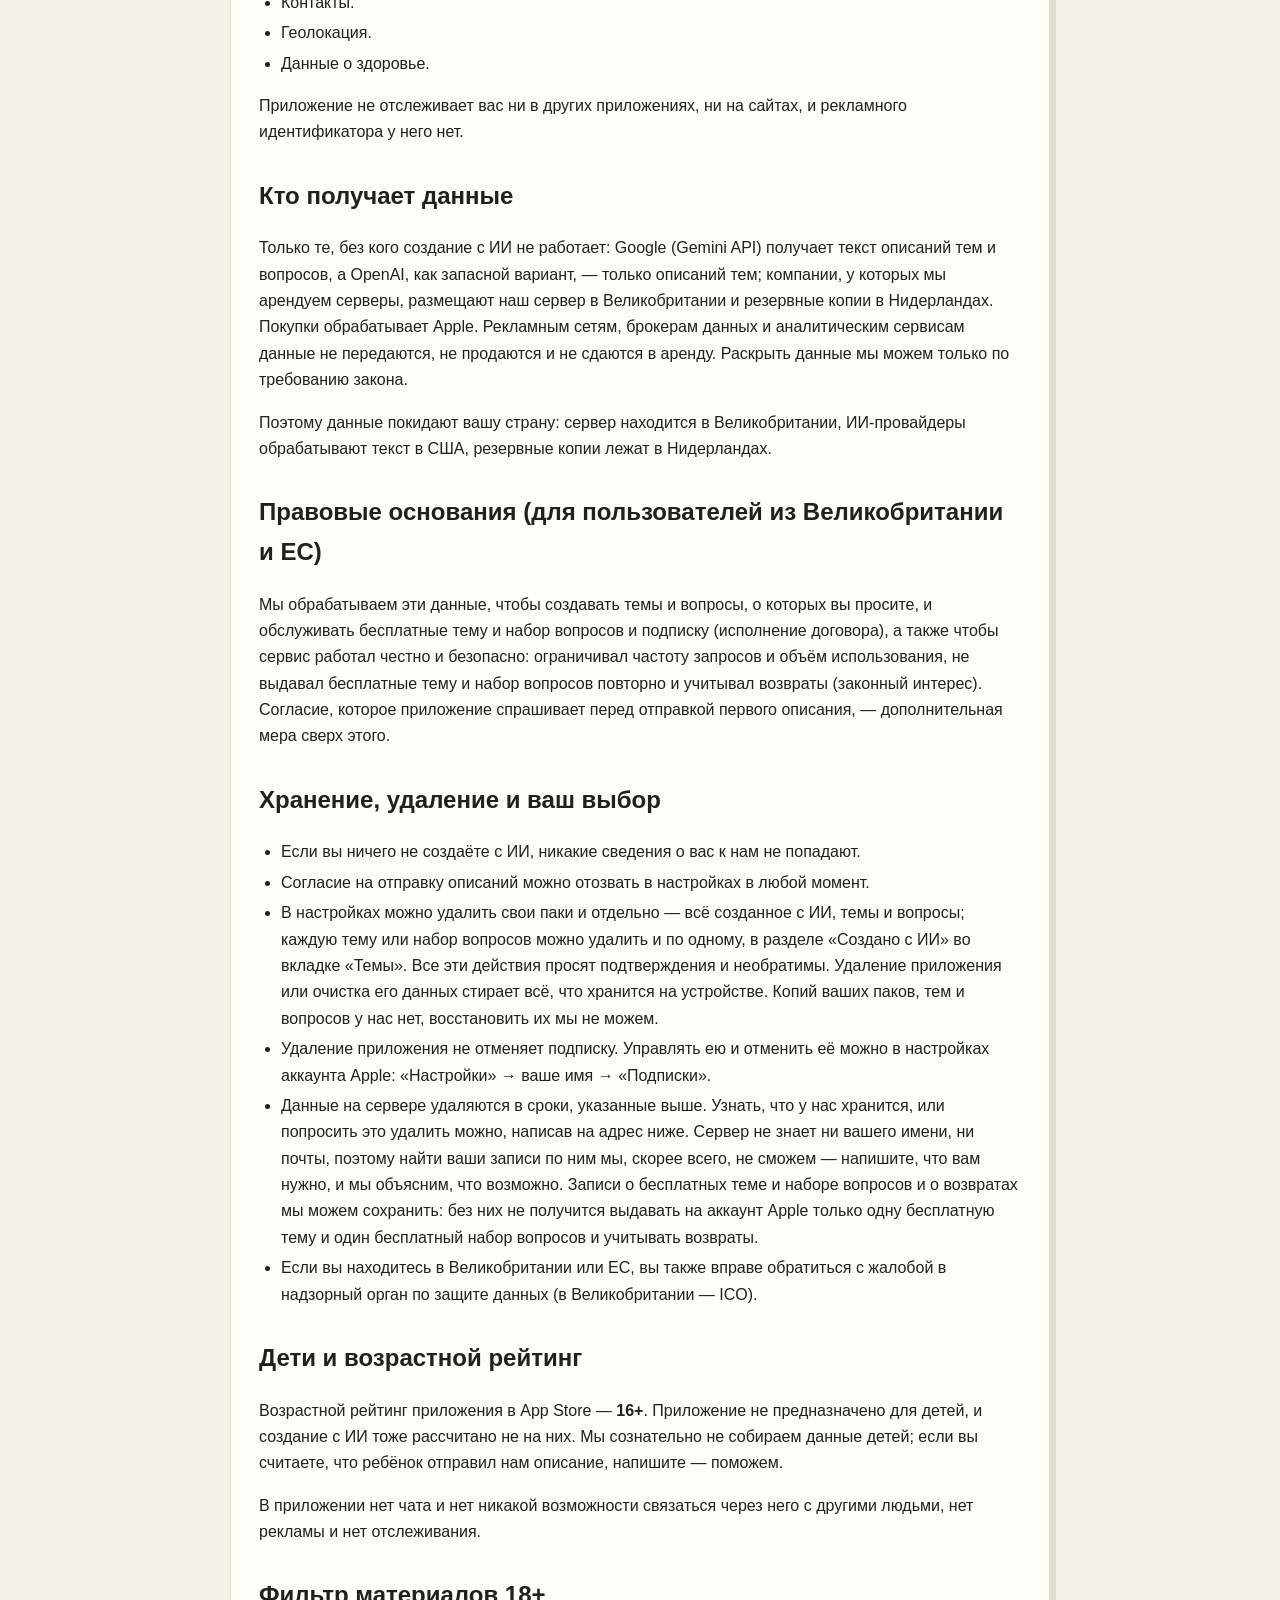
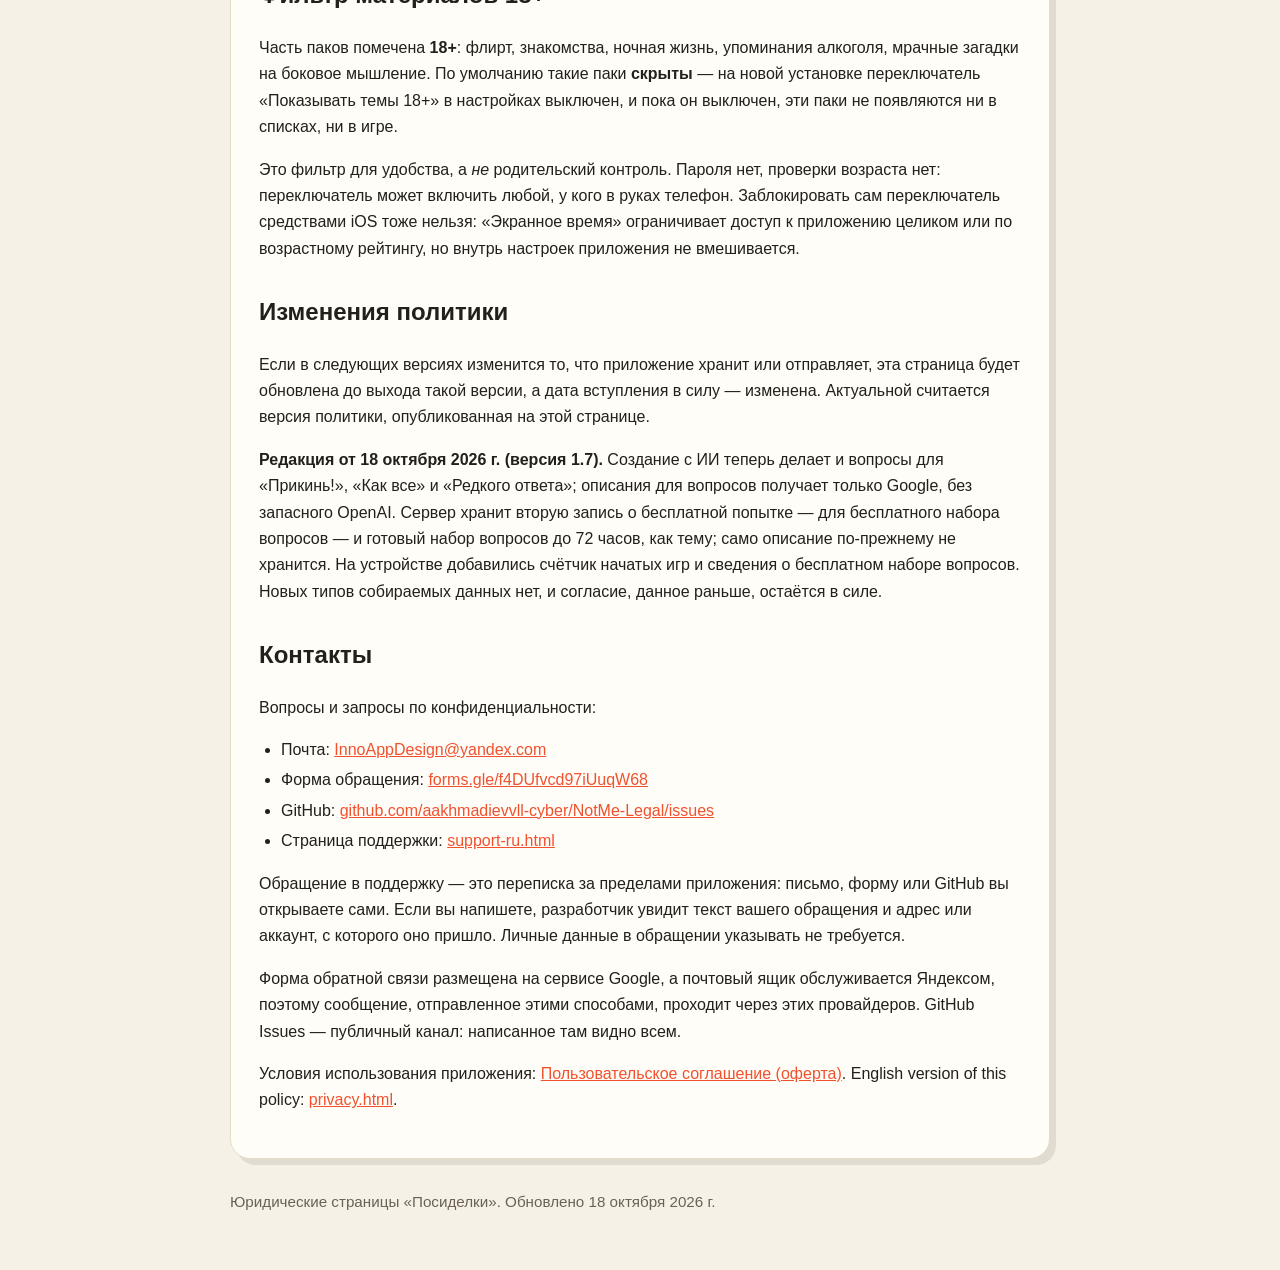
==== commit ffe56e62: "docs: legal and support pages for version 1.7 (AI questions) - Privacy (EN/RU): creating with AI now" ====
--- a/privacy-ru.html
+++ b/privacy-ru.html
@@ -5,26 +5,26 @@
 <section class="card">
 <h1>Политика конфиденциальности</h1>
 
-<p>Приложение: <strong>«Посиделки» (до версии 1.4 — «Не Я!»)</strong> (в App Store — «Game Night: Group Party Games»), идентификатор <code>com.alba.SpyBest</code>, версия 1.2 и новее. Только iOS 26.0 и новее, iPhone и iPad. В версиях 1.0 и 1.1 сетевого кода нет вовсе, поэтому всё, что ниже сказано про ИИ-темы, к ним не относится.</p>
+<p>Приложение: <strong>«Посиделки» (до версии 1.4 — «Не Я!»)</strong> (в App Store — «Game Night: Group Party Games»), идентификатор <code>com.alba.SpyBest</code>, версия 1.2 и новее. Только iOS 26.0 и новее, iPhone и iPad. В версиях 1.0 и 1.1 сетевого кода нет вовсе, поэтому всё, что ниже сказано про темы и вопросы с ИИ, к ним не относится.</p>
 
 <p>Правообладатель и разработчик: <strong>ИП Ахмадиев Альберт (Akhmadiev Albert IE)</strong>, Республика Армения.</p>
 
-<p><strong>Дата вступления в силу: 14 октября 2026 г.</strong></p>
+<p><strong>Дата вступления в силу: 18 октября 2026 г.</strong></p>
 
-<p>Эта политика описывает, что происходит с данными, когда вы играете в «Посиделки» и когда создаёте темы с помощью ИИ. Английская версия страницы — <a href="privacy.html">privacy.html</a>. Вопросы — через <a href="support-ru.html">страницу поддержки</a>.</p>
+<p>Эта политика описывает, что происходит с данными, когда вы играете в «Посиделки» и когда создаёте темы и вопросы с помощью ИИ. Английская версия страницы — <a href="privacy.html">privacy.html</a>. Вопросы — через <a href="support-ru.html">страницу поддержки</a>.</p>
 
 <h2>Коротко</h2>
 
 <ul>
   <li>Во все 31 игру можно играть бесплатно и полностью офлайн, в том числе в авиарежиме. Во время игры приложение ничего никуда не отправляет.</li>
-  <li>Квизы «Прикинь!», «Редкий ответ» и «Как все» тоже работают без интернета: всё, что вы в них вводите, проверяется на устройстве и никуда не уходит, а рекорды хранятся только на вашем устройстве.</li>
+  <li>Квизы «Прикинь!», «Редкий ответ» и «Как все» тоже работают без интернета, в том числе с вопросами, созданными ИИ: всё, что вы в них вводите, проверяется на устройстве и никуда не уходит, а рекорды хранятся только на вашем устройстве.</li>
   <li>15 встроенных тем — по одной для каждого типа игры — бесплатны всегда; остальные встроенные темы открывает подписка «Посиделки Плюс». Открыта ли тема, приложение решает на устройстве по данным App Store, без обращения к нашему серверу.</li>
   <li>Нет аккаунтов, регистрации и входа.</li>
   <li>Нет рекламы, аналитики, сбора отчётов о сбоях, отслеживания и сторонних SDK. Данные не продаются и не используются для рекламы.</li>
-  <li>В приложении одна онлайн-функция, и она необязательная: <strong>темы с ИИ</strong>, которые вместе с премиум-темами входят в подписку <strong>«Посиделки Плюс»</strong>, первая тема — бесплатно, одна на аккаунт Apple. Если вы ни разу не открывали экраны ИИ-тем, приложение ни разу не обращалось к нашему серверу.</li>
-  <li>Когда вы создаёте тему с ИИ, её описание уходит на наш сервер, а оттуда — ИИ-провайдеру: Google (Gemini API, США), а если он недоступен — OpenAI (США). Только для того, чтобы собрать тему. Вместе с запросом на сервер приходят подписанные Apple подтверждения загрузки или подписки и ваш IP-адрес.</li>
-  <li>Наш сервер не хранит ни описание темы, ни ваше имя, ни почту, ни данные вашего аккаунта Apple. Он хранит ключевые хэши идентификаторов транзакций Apple, запись о каждой недавней генерации для лимитов честного использования, готовую тему — 72 часа (её название и слова могут повторять слова из описания) и короткие технические журналы, в которые описание не попадает никогда.</li>
-  <li>ИИ-темы, ваши собственные темы и настройки хранятся на вашем устройстве.</li>
+  <li>В приложении одна онлайн-функция, и она необязательная: <strong>создание с ИИ</strong> — темы карточек и, с версии 1.7, вопросы для квизов «Прикинь!», «Как все» и «Редкий ответ». Оно вместе с премиум-темами входит в подписку <strong>«Посиделки Плюс»</strong>; бесплатно — одна тема и один набор вопросов на аккаунт Apple. Если вы ни разу не открывали экраны создания с ИИ, приложение ни разу не обращалось к нашему серверу.</li>
+  <li>Когда вы создаёте тему или вопросы с ИИ, ваше описание уходит на наш сервер, а оттуда — ИИ-провайдеру: Google (Gemini API, США); для тем, если Gemini недоступен, — OpenAI (США), а вопросы создаёт только Google. Только для того, чтобы создать то, о чём вы попросили. Вместе с запросом на сервер приходят подписанные Apple подтверждения загрузки или подписки и ваш IP-адрес.</li>
+  <li>Наш сервер не хранит ни описание, ни ваше имя, ни почту, ни данные вашего аккаунта Apple. Он хранит ключевые хэши идентификаторов транзакций Apple (с отдельными записями о бесплатной теме и о бесплатном наборе вопросов), запись о каждой недавней генерации для лимитов честного использования, готовую тему или набор вопросов — 72 часа (название и содержимое могут повторять слова из описания) и короткие технические журналы, в которые описание не попадает никогда.</li>
+  <li>Созданные с ИИ темы и вопросы, ваши собственные темы и настройки хранятся на вашем устройстве.</li>
   <li>Подписку продаёт и списывает оплату Apple. Платёжных данных мы не видим.</li>
 </ul>
 
@@ -43,10 +43,11 @@
   <li>имена игроков, которые вы ввели для последней игры, — чтобы подставить их в следующую;</li>
   <li>фильтр, выбранный последним на экране «Играть», — сколько вас и «Соревнуемся» или «Заодно» — и время выбора, чтобы фильтр сохранился, если открыть приложение в течение 12 часов;</li>
   <li>ваши рекорды в играх «Синхрон» и «Масштаб» и в трёх квизах, а также последние выпавшие на этом устройстве вопросы и предметы (для каждого квиза — последние 150), чтобы следующая игра начиналась с того, чего ещё никто не видел. Хранятся только очки и номера карточек, а не ответы, которые кто-то вводил;</li>
+  <li>сколько игр начато на этом устройстве — только число, — чтобы после самой первой игры не предлагать создание с ИИ;</li>
   <li>дата окончания подписки, которую последний раз сообщил App Store, — чтобы премиум-темы оставались открыты без интернета ещё до 3 дней;</li>
-  <li>согласились ли вы отправлять описания тем ИИ-провайдеру (об этом ниже);</li>
-  <li>осталась ли у вас бесплатная тема — так, как последний раз ответил сервер, — и ждёт ли покупка подтверждения (например, «Попросить купить»);</li>
-  <li>пока тема создаётся — её описание, язык и случайный номер запроса, чтобы прерванную генерацию можно было довести до конца. Запись удаляется, как только тема сохранена, и не используется дольше 72 часов.</li>
+  <li>согласились ли вы отправлять описания тем и вопросов ИИ-провайдеру (об этом ниже);</li>
+  <li>остались ли у вас бесплатная тема и бесплатный набор вопросов — так, как последний раз ответил сервер, — и ждёт ли покупка подтверждения (например, «Попросить купить»);</li>
+  <li>пока тема или вопросы создаются — описание, язык, что именно создаётся и случайный номер запроса, чтобы прерванную генерацию можно было довести до конца. Запись удаляется, как только результат сохранён, и не используется дольше 72 часов.</li>
 </ul>
 
 <p>Кроме имён игроков, которые вы вводите сами, в этих настройках нет имён, электронной почты, номера телефона, идентификаторов устройства, рекламных идентификаторов и любых других сведений, по которым вас можно узнать. Имена игроков не покидают устройство.</p>
@@ -55,24 +56,28 @@
 
 <p><strong>ИИ-темы.</strong> Созданная тема сохраняется в той же локальной базе: название, значок, описание, которое вы ввели, и сгенерированные слова, локации и пары слов. Темы остаются на устройстве и после окончания подписки. Они никуда не выгружаются, не синхронизируются и никому не показываются.</p>
 
-<p>Файл <code>PrivacyInfo.xcprivacy</code> в составе приложения соответствует этой странице: отслеживание — <code>false</code>, доменов отслеживания нет. В нём заявлены четыре собираемых типа данных, все — только для работы функций приложения и ни один — для отслеживания: «Другой пользовательский контент» (описание темы), «История покупок» (подтверждения покупок от Apple), «Идентификатор пользователя» (идентификаторы транзакций Apple) и «Взаимодействие с продуктом» (запись сервера о том, когда вы создавали тему и получилась ли она). Они отмечены как связанные с пользователем, потому что сервер привязывает их к псевдонимному идентификатору покупки — хотя кто вы, он так и не узнаёт. Объявлена одна используемая системная возможность — <code>UserDefaults</code> с основанием <code>CA92.1</code> (доступ только к данным самого приложения).</p>
+<p><strong>Вопросы с ИИ.</strong> Созданный набор вопросов сохраняется в той же локальной базе: название, значок, язык, описание, которое вы ввели, и сгенерированные вопросы с числами и фактами или списки ответов с их популярностью. Как и темы, вопросы остаются на устройстве и после окончания подписки, никуда не выгружаются, не синхронизируются и никому не показываются. В списках тем они видны только на том языке, на котором созданы.</p>
 
-<h2>ИИ-темы: что отправляется, кому и зачем</h2>
+<p>Файл <code>PrivacyInfo.xcprivacy</code> в составе приложения соответствует этой странице: отслеживание — <code>false</code>, доменов отслеживания нет. В нём заявлены четыре собираемых типа данных, все — только для работы функций приложения и ни один — для отслеживания: «Другой пользовательский контент» (описание темы или вопросов), «История покупок» (подтверждения покупок от Apple), «Идентификатор пользователя» (идентификаторы транзакций Apple) и «Взаимодействие с продуктом» (запись сервера о том, когда вы создавали тему или вопросы и получилось ли). Они отмечены как связанные с пользователем, потому что сервер привязывает их к псевдонимному идентификатору покупки — хотя кто вы, он так и не узнаёт. Объявлена одна используемая системная возможность — <code>UserDefaults</code> с основанием <code>CA92.1</code> (доступ только к данным самого приложения).</p>
 
-<p><strong>Когда приложение выходит в сеть.</strong> Только после того, как вы открыли экраны ИИ-тем (студию тем или экран «Посиделки Плюс», открытый из ИИ-тем или из настроек): чтобы проверить, осталась ли бесплатная тема и активна ли подписка, и чтобы создать тему, когда вы нажали «Создать тему» или «Создать бесплатно — один раз». Если генерация прервалась — например, вы закрыли приложение, — приложение может позже, в том числе сразу после следующего запуска, отправить тот же запрос ещё раз, чтобы закончить её или забрать готовую тему. А прежде чем начать новую тему, пока старая не закончена, оно сначала спросит сервер, не готова ли старая. Сами игры сеть не используют. Экран «Источники данных» в настройках показывает, откуда взяты числа для квизов; сайт источника откроется в браузере, только если вы сами нажмёте на ссылку.</p>
+<h2>Темы и вопросы с ИИ: что отправляется, кому и зачем</h2>
 
-<p><strong>Сначала — ваше согласие.</strong> Перед отправкой первого описания приложение показывает экран, на котором названы ИИ-провайдеры, и спрашивает согласие. Отозвать его можно в любой момент в настройках переключателем «Отправлять описания ИИ» — после этого приложение описания больше не отправляет.</p>
+<p><strong>Что такое вопросы с ИИ.</strong> С версии 1.7 так же, как тему, можно создать вопросы для «Прикинь!» или списки ответов для «Как все» и «Редкого ответа»: вы пишете, о чём они должны быть, а ИИ придумывает вопросы с числами или списки ответов с их популярностью. Отправляется то же, что и для темы, и с той же целью; разница одна — вопросы создаёт только Google, без запасного OpenAI.</p>
+
+<p><strong>Когда приложение выходит в сеть.</strong> Только после того, как вы открыли экраны создания с ИИ (студию ИИ или экран «Посиделки Плюс», открытый из студии или из настроек): чтобы проверить, остались ли бесплатные тема и набор вопросов и активна ли подписка, и чтобы создать тему или вопросы, когда вы нажали «Создать тему», «Создать вопросы», «Создать списки» или «Создать бесплатно — один раз». Студия открывается только по вашему нажатию — на наклейку или плитку ИИ на экране «Играть», во вкладке «Темы», при выборе темы для игры (в квизах — «Хотите больше вопросов?») или после окончания игры; сами наклейки и плитки к серверу не обращаются. Если генерация прервалась — например, вы закрыли приложение, — приложение может позже, в том числе сразу после следующего запуска, отправить тот же запрос ещё раз, чтобы закончить её или забрать готовую тему или вопросы. А прежде чем начать новую генерацию, пока старая не закончена, оно сначала спросит сервер, не готова ли старая. Сами игры сеть не используют. Экран «Источники данных» в настройках показывает, откуда взяты числа во встроенных темах квизов; сайт источника откроется в браузере, только если вы сами нажмёте на ссылку. Кнопка «Пожаловаться» на странице созданной темы или вопросов тоже только открывает в браузере страницу поддержки: сама она ничего не отправляет.</p>
+
+<p><strong>Сначала — ваше согласие.</strong> Перед отправкой первого описания приложение показывает экран, на котором названы ИИ-провайдеры, и спрашивает согласие. Согласие одно на темы и вопросы: данные, получатели и цель у них те же (вопросы получает только Google), поэтому согласие, данное раньше для тем, действует и для вопросов. Отозвать его можно в любой момент в настройках переключателем «Отправлять описания ИИ» — после этого приложение описания больше не отправляет.</p>
 
 <p><strong>Что получает наш сервер вместе с запросом:</strong></p>
 
 <ul>
-  <li><strong>Описание темы</strong> (до 300 символов) и язык приложения — русский или английский. Описывайте тему, а не себя: не указывайте персональные данные — ни свои, ни чужие.</li>
-  <li><strong>Подтверждения, подписанные Apple.</strong> Транзакция приложения, которую Apple выпускает, когда аккаунт Apple получает приложение: в ней есть идентификатор, уникальный для пары «этот аккаунт Apple — это приложение» (это не сам адрес или номер аккаунта), версия приложения и даты. Если вы подписаны — ещё и транзакция подписки: тариф, даты покупки и окончания, идентификаторы транзакций и страна магазина. Имени, почты, данных аккаунта Apple и платёжных данных в этих подтверждениях нет. Сервер проверяет подпись Apple, чтобы понять, осталась ли у вас бесплатная тема или действует ли подписка.</li>
+  <li><strong>Описание</strong> (до 300 символов) — темы или того, о чём должны быть вопросы, — и язык приложения, русский или английский; для вопросов — ещё и что именно создать: вопросы для «Прикинь!» или списки ответов. Описывайте тему, а не себя: не указывайте персональные данные — ни свои, ни чужие.</li>
+  <li><strong>Подтверждения, подписанные Apple.</strong> Транзакция приложения, которую Apple выпускает, когда аккаунт Apple получает приложение: в ней есть идентификатор, уникальный для пары «этот аккаунт Apple — это приложение» (это не сам адрес или номер аккаунта), версия приложения и даты. Если вы подписаны — ещё и транзакция подписки: тариф, даты покупки и окончания, идентификаторы транзакций и страна магазина. Имени, почты, данных аккаунта Apple и платёжных данных в этих подтверждениях нет. Сервер проверяет подпись Apple, чтобы понять, остались ли у вас бесплатная тема или бесплатный набор вопросов или действует ли подписка.</li>
   <li><strong>IP-адрес</strong> — как при любом подключении к интернету. Он нужен только для того, чтобы ограничивать число запросов с одного адреса.</li>
   <li><strong>Случайный номер запроса</strong>, который создаёт приложение, — чтобы повторный запрос не обработался и не засчитался дважды.</li>
 </ul>
 
-<p><strong>Что получает ИИ-провайдер.</strong> Наш сервер передаёт описание и язык, обернув их в свои инструкции, в Gemini API компании Google (США). Если Gemini недоступен, тот же текст может уйти в OpenAI (США). Провайдер не получает ни идентификаторов, ни сведений о покупке, ни вашего IP-адреса — запрос к нему делает наш сервер. Провайдер обрабатывает текст по условиям своего API-сервиса, чтобы вернуть тему. Мы не используем ваши описания и темы для обучения моделей ИИ.</p>
+<p><strong>Что получает ИИ-провайдер.</strong> Наш сервер передаёт описание и язык (для вопросов — и что именно создать), обернув их в свои инструкции, в Gemini API компании Google (США). Если Gemini недоступен, описание темы может уйти в OpenAI (США); описания для вопросов в OpenAI не уходят никогда — вопросы создаёт только Google. Провайдер не получает ни идентификаторов, ни сведений о покупке, ни вашего IP-адреса — запрос к нему делает наш сервер. Провайдер обрабатывает текст по условиям своего API-сервиса, чтобы вернуть тему или вопросы. Мы не используем ваши описания, темы и вопросы для обучения моделей ИИ.</p>
 
 <p><strong>Где находится сервер.</strong> Виртуальный сервер в Лондоне (Великобритания), который разработчик арендует и обслуживает сам.</p>
 
@@ -83,15 +88,15 @@
 <ul>
   <li><strong>Ключевые хэши идентификаторов Apple.</strong> Идентификаторы транзакции приложения и транзакций подписки сервер превращает в ключевые хэши (HMAC-SHA-256 с секретным ключом) и хранит только хэши, а не сами идентификаторы. К ним привязаны:
     <ul>
-      <li>запись о бесплатной теме — использована ли единственная бесплатная тема для этого аккаунта Apple и сколько из 3 попыток на неё сделано. Хранится, пока работает сервис: без неё бесплатную тему можно было бы получать снова и снова;</li>
+      <li>записи о бесплатной теме и о бесплатном наборе вопросов — две отдельные записи, каждая под своим ключевым хэшем идентификатора транзакции приложения: использованы ли единственная бесплатная тема и единственный бесплатный набор вопросов для этого аккаунта Apple и сколько из 3 попыток сделано на каждый. Хранятся, пока работает сервис: без них бесплатные тему и вопросы можно было бы получать снова и снова;</li>
       <li>записи Apple о возвратах и отзывах покупок — хранятся, пока работает сервис, чтобы подписка, за которую вернули деньги, перестала действовать;</li>
-      <li>запись о каждой недавней генерации — когда она была, бесплатная или с Плюсом и получилась ли тема — для лимитов честного использования (10 генераций в день, 30 за 30 дней). Каждая запись удаляется через 30 дней после генерации.</li>
+      <li>запись о каждой недавней генерации — когда она была, бесплатная или с Плюсом и получилась ли тема или вопросы — для лимитов честного использования (10 генераций в день, 30 за 30 дней, на темы и вопросы вместе). Каждая запись удаляется через 30 дней после генерации.</li>
     </ul>
   </li>
-  <li><strong>Готовая тема — 72 часа</strong>, а если запрос отклонён — короткая причина отказа, которую вы увидели. Она хранится вместе с ключевым хэшем запроса (а не с самим описанием), чтобы прерванную генерацию можно было восстановить и не засчитать дважды. Потом её удаляет очистка. Учтите, что название и слова темы, как и причина отказа, могут повторять слова из описания; если ИИ не дал теме названия, оно составляется из первых слов описания.</li>
-  <li><strong>Короткие технические журналы</strong>: время, результат, какая модель работала, сколько времени это заняло, сколько стоило и, для генерации, короткий псевдонимный идентификатор — первые 12 символов ключевого хэша вашего идентификатора Apple, — чтобы связать строки одного запроса. Описания, темы, подтверждений Apple и исходных идентификаторов в них нет никогда. IP-адрес в базу данных не записывается; он может попасть в эти журналы — они ограничены по размеру, перезаписываются автоматически и не архивируются.</li>
+  <li><strong>Готовая тема или набор вопросов — 72 часа</strong>, а если запрос отклонён — короткая причина отказа, которую вы увидели. Результат хранится вместе с ключевым хэшем запроса (а не с самим описанием), чтобы прерванную генерацию можно было восстановить и не засчитать дважды. Потом его удаляет очистка. Учтите, что название и содержимое — слова темы, вопросы и ответы, — как и причина отказа, могут повторять слова из описания; если ИИ не дал названия, оно составляется из первых слов описания.</li>
+  <li><strong>Короткие технические журналы</strong>: время, результат, что создавалось — тема или вопросы, — какая модель работала, сколько времени это заняло, сколько стоило и, для генерации, короткий псевдонимный идентификатор — первые 12 символов ключевого хэша вашего идентификатора Apple, — чтобы связать строки одного запроса. Описания, тем, вопросов, подтверждений Apple и исходных идентификаторов в них нет никогда. IP-адрес в базу данных не записывается; он может попасть в эти журналы — они ограничены по размеру, перезаписываются автоматически и не архивируются.</li>
   <li><strong>Общие показатели сервиса</strong> — расходы за месяц — без привязки к пользователям.</li>
-  <li><strong>Резервные копии.</strong> Зашифрованные ежедневные копии базы данных сервера хранятся до 16 дней на самом сервере и до 90 дней на отдельном сервере резервного копирования в Нидерландах, который тоже обслуживает разработчик. В копию попадает то, что было в базе в момент копирования, — например, тема, чьи 72 часа ещё не истекли, или запись о недавней генерации, — и остаётся в ней, пока не удалена сама копия. Удалённые записи в базе затираются, поэтому то, что удалено до копирования, в копию не попадает. Копии нужны только для восстановления сервиса.</li>
+  <li><strong>Резервные копии.</strong> Зашифрованные ежедневные копии базы данных сервера хранятся до 16 дней на самом сервере и до 90 дней на отдельном сервере резервного копирования в Нидерландах, который тоже обслуживает разработчик. В копию попадает то, что было в базе в момент копирования, — например, тема или вопросы, чьи 72 часа ещё не истекли, или запись о недавней генерации, — и остаётся в ней, пока не удалена сама копия. Удалённые записи в базе затираются, поэтому то, что удалено до копирования, в копию не попадает. Копии нужны только для восстановления сервиса.</li>
 </ul>
 
 <h2>Покупки и Apple</h2>
@@ -124,28 +129,28 @@
 
 <h2>Кто получает данные</h2>
 
-<p>Только те, без кого ИИ-темы не работают: Google (Gemini API) и, как запасной вариант, OpenAI получают текст описания; компании, у которых мы арендуем серверы, размещают наш сервер в Великобритании и резервные копии в Нидерландах. Покупки обрабатывает Apple. Рекламным сетям, брокерам данных и аналитическим сервисам данные не передаются, не продаются и не сдаются в аренду. Раскрыть данные мы можем только по требованию закона.</p>
+<p>Только те, без кого создание с ИИ не работает: Google (Gemini API) получает текст описаний тем и вопросов, а OpenAI, как запасной вариант, — только описаний тем; компании, у которых мы арендуем серверы, размещают наш сервер в Великобритании и резервные копии в Нидерландах. Покупки обрабатывает Apple. Рекламным сетям, брокерам данных и аналитическим сервисам данные не передаются, не продаются и не сдаются в аренду. Раскрыть данные мы можем только по требованию закона.</p>
 
 <p>Поэтому данные покидают вашу страну: сервер находится в Великобритании, ИИ-провайдеры обрабатывают текст в США, резервные копии лежат в Нидерландах.</p>
 
 <h2>Правовые основания (для пользователей из Великобритании и ЕС)</h2>
 
-<p>Мы обрабатываем эти данные, чтобы создавать темы, о которых вы просите, и обслуживать бесплатную тему и подписку (исполнение договора), а также чтобы сервис работал честно и безопасно: ограничивал частоту запросов и объём использования, не выдавал бесплатную тему повторно и учитывал возвраты (законный интерес). Согласие, которое приложение спрашивает перед отправкой первого описания, — дополнительная мера сверх этого.</p>
+<p>Мы обрабатываем эти данные, чтобы создавать темы и вопросы, о которых вы просите, и обслуживать бесплатные тему и набор вопросов и подписку (исполнение договора), а также чтобы сервис работал честно и безопасно: ограничивал частоту запросов и объём использования, не выдавал бесплатные тему и набор вопросов повторно и учитывал возвраты (законный интерес). Согласие, которое приложение спрашивает перед отправкой первого описания, — дополнительная мера сверх этого.</p>
 
 <h2>Хранение, удаление и ваш выбор</h2>
 
 <ul>
-  <li>Если вы не пользуетесь ИИ-темами, никакие сведения о вас к нам не попадают.</li>
+  <li>Если вы ничего не создаёте с ИИ, никакие сведения о вас к нам не попадают.</li>
   <li>Согласие на отправку описаний можно отозвать в настройках в любой момент.</li>
-  <li>В настройках можно удалить свои паки и отдельно — ИИ-темы; оба действия просят подтверждения и необратимы. Удаление приложения или очистка его данных стирает всё, что хранится на устройстве. Копий ваших паков и тем у нас нет, восстановить их мы не можем.</li>
+  <li>В настройках можно удалить свои паки и отдельно — всё созданное с ИИ, темы и вопросы; каждую тему или набор вопросов можно удалить и по одному, в разделе «Создано с ИИ» во вкладке «Темы». Все эти действия просят подтверждения и необратимы. Удаление приложения или очистка его данных стирает всё, что хранится на устройстве. Копий ваших паков, тем и вопросов у нас нет, восстановить их мы не можем.</li>
   <li>Удаление приложения не отменяет подписку. Управлять ею и отменить её можно в настройках аккаунта Apple: «Настройки» → ваше имя → «Подписки».</li>
-  <li>Данные на сервере удаляются в сроки, указанные выше. Узнать, что у нас хранится, или попросить это удалить можно, написав на адрес ниже. Сервер не знает ни вашего имени, ни почты, поэтому найти ваши записи по ним мы, скорее всего, не сможем — напишите, что вам нужно, и мы объясним, что возможно. Записи о бесплатной теме и о возвратах мы можем сохранить: без них не получится ограничить бесплатную тему одной на аккаунт Apple и учитывать возвраты.</li>
+  <li>Данные на сервере удаляются в сроки, указанные выше. Узнать, что у нас хранится, или попросить это удалить можно, написав на адрес ниже. Сервер не знает ни вашего имени, ни почты, поэтому найти ваши записи по ним мы, скорее всего, не сможем — напишите, что вам нужно, и мы объясним, что возможно. Записи о бесплатных теме и наборе вопросов и о возвратах мы можем сохранить: без них не получится выдавать на аккаунт Apple только одну бесплатную тему и один бесплатный набор вопросов и учитывать возвраты.</li>
   <li>Если вы находитесь в Великобритании или ЕС, вы также вправе обратиться с жалобой в надзорный орган по защите данных (в Великобритании — ICO).</li>
 </ul>
 
 <h2>Дети и возрастной рейтинг</h2>
 
-<p>Возрастной рейтинг приложения в App Store — <strong>16+</strong>. Приложение не предназначено для детей, и ИИ-темы тоже рассчитаны не на них. Мы сознательно не собираем данные детей; если вы считаете, что ребёнок отправил нам описание, напишите — поможем.</p>
+<p>Возрастной рейтинг приложения в App Store — <strong>16+</strong>. Приложение не предназначено для детей, и создание с ИИ тоже рассчитано не на них. Мы сознательно не собираем данные детей; если вы считаете, что ребёнок отправил нам описание, напишите — поможем.</p>
 
 <p>В приложении нет чата и нет никакой возможности связаться через него с другими людьми, нет рекламы и нет отслеживания.</p>
 
@@ -158,6 +163,8 @@
 <h2>Изменения политики</h2>
 
 <p>Если в следующих версиях изменится то, что приложение хранит или отправляет, эта страница будет обновлена до выхода такой версии, а дата вступления в силу — изменена. Актуальной считается версия политики, опубликованная на этой странице.</p>
+
+<p><strong>Редакция от 18 октября 2026 г. (версия 1.7).</strong> Создание с ИИ теперь делает и вопросы для «Прикинь!», «Как все» и «Редкого ответа»; описания для вопросов получает только Google, без запасного OpenAI. Сервер хранит вторую запись о бесплатной попытке — для бесплатного набора вопросов — и готовый набор вопросов до 72 часов, как тему; само описание по-прежнему не хранится. На устройстве добавились счётчик начатых игр и сведения о бесплатном наборе вопросов. Новых типов собираемых данных нет, и согласие, данное раньше, остаётся в силе.</p>
 
 <h2>Контакты</h2>
 
@@ -175,4 +182,4 @@
 <p>Форма обратной связи размещена на сервисе Google, а почтовый ящик обслуживается Яндексом, поэтому сообщение, отправленное этими способами, проходит через этих провайдеров. GitHub Issues — публичный канал: написанное там видно всем.</p>
 
 <p>Условия использования приложения: <a href="terms-ru.html">Пользовательское соглашение (оферта)</a>. English version of this policy: <a href="privacy.html">privacy.html</a>.</p>
-</section><footer>Юридические страницы «Посиделки». Обновлено 14 октября 2026 г.</footer></main></body></html>
+</section><footer>Юридические страницы «Посиделки». Обновлено 18 октября 2026 г.</footer></main></body></html>
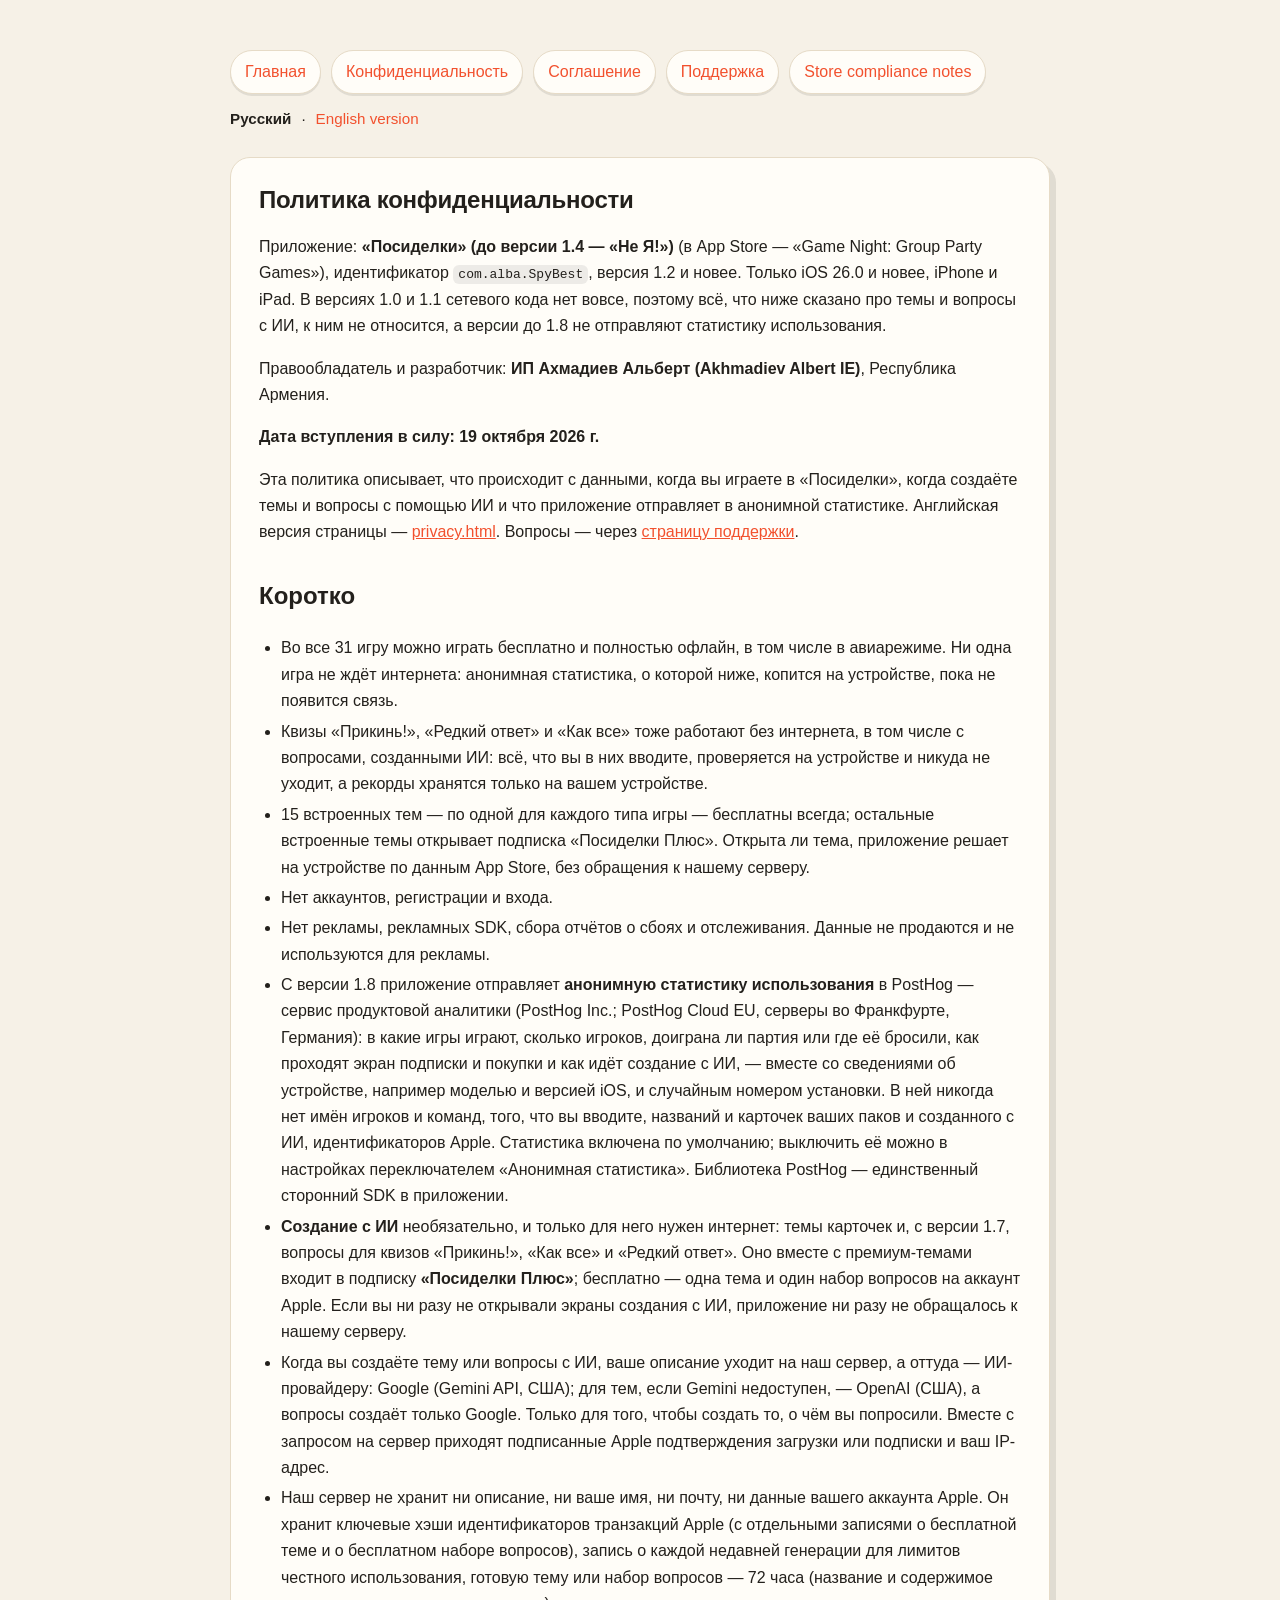
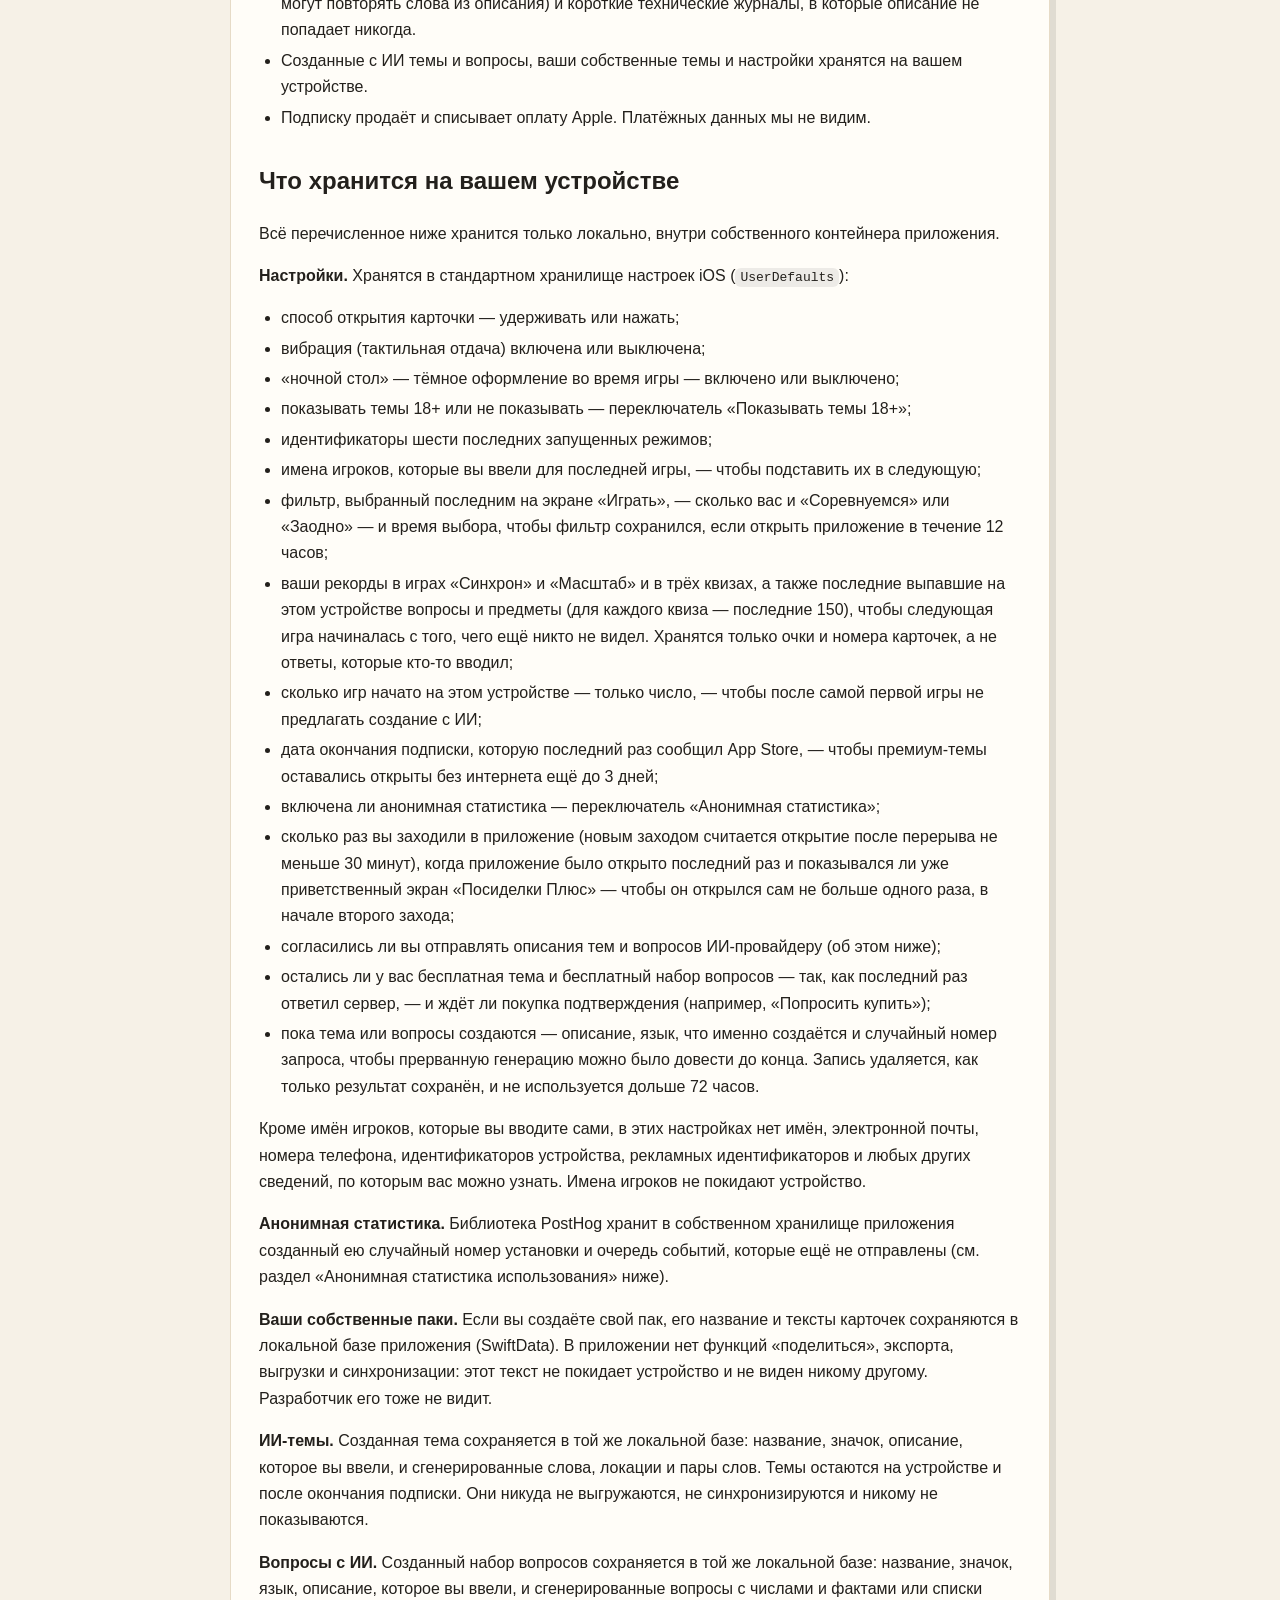
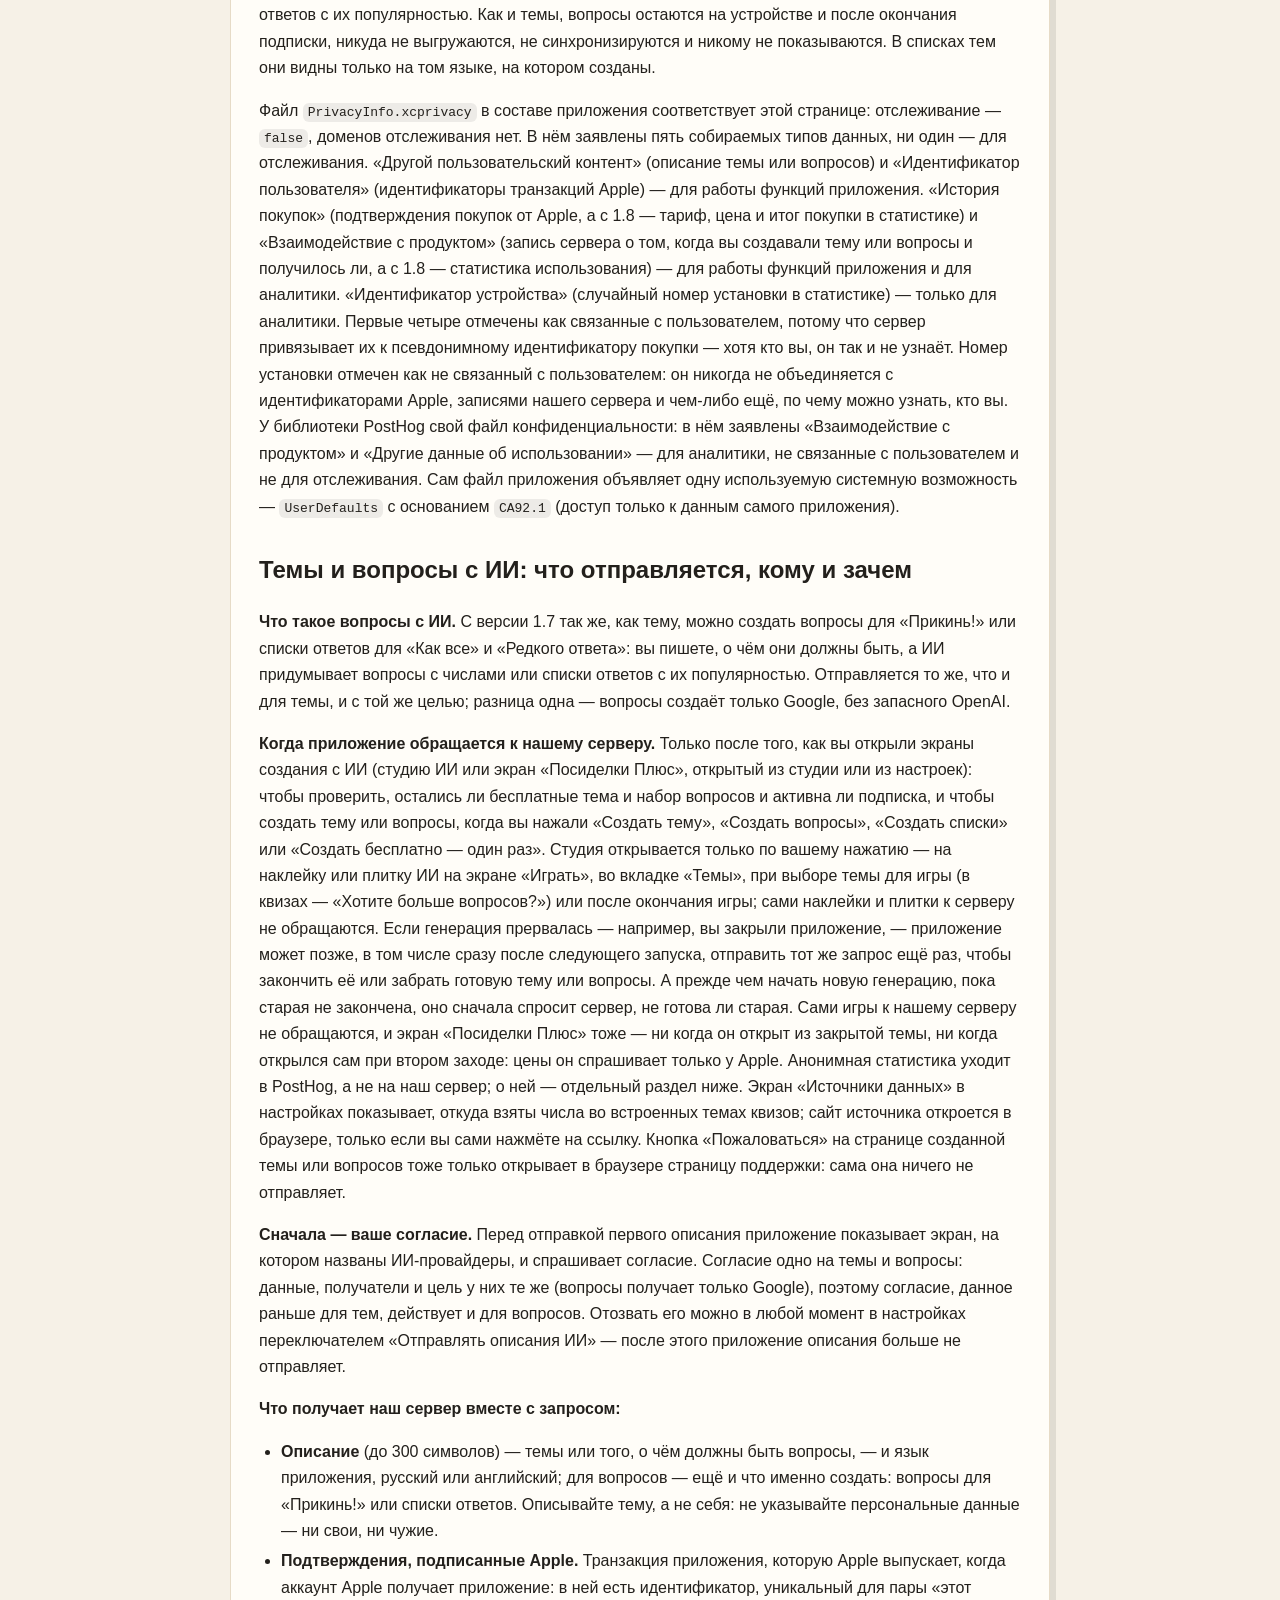
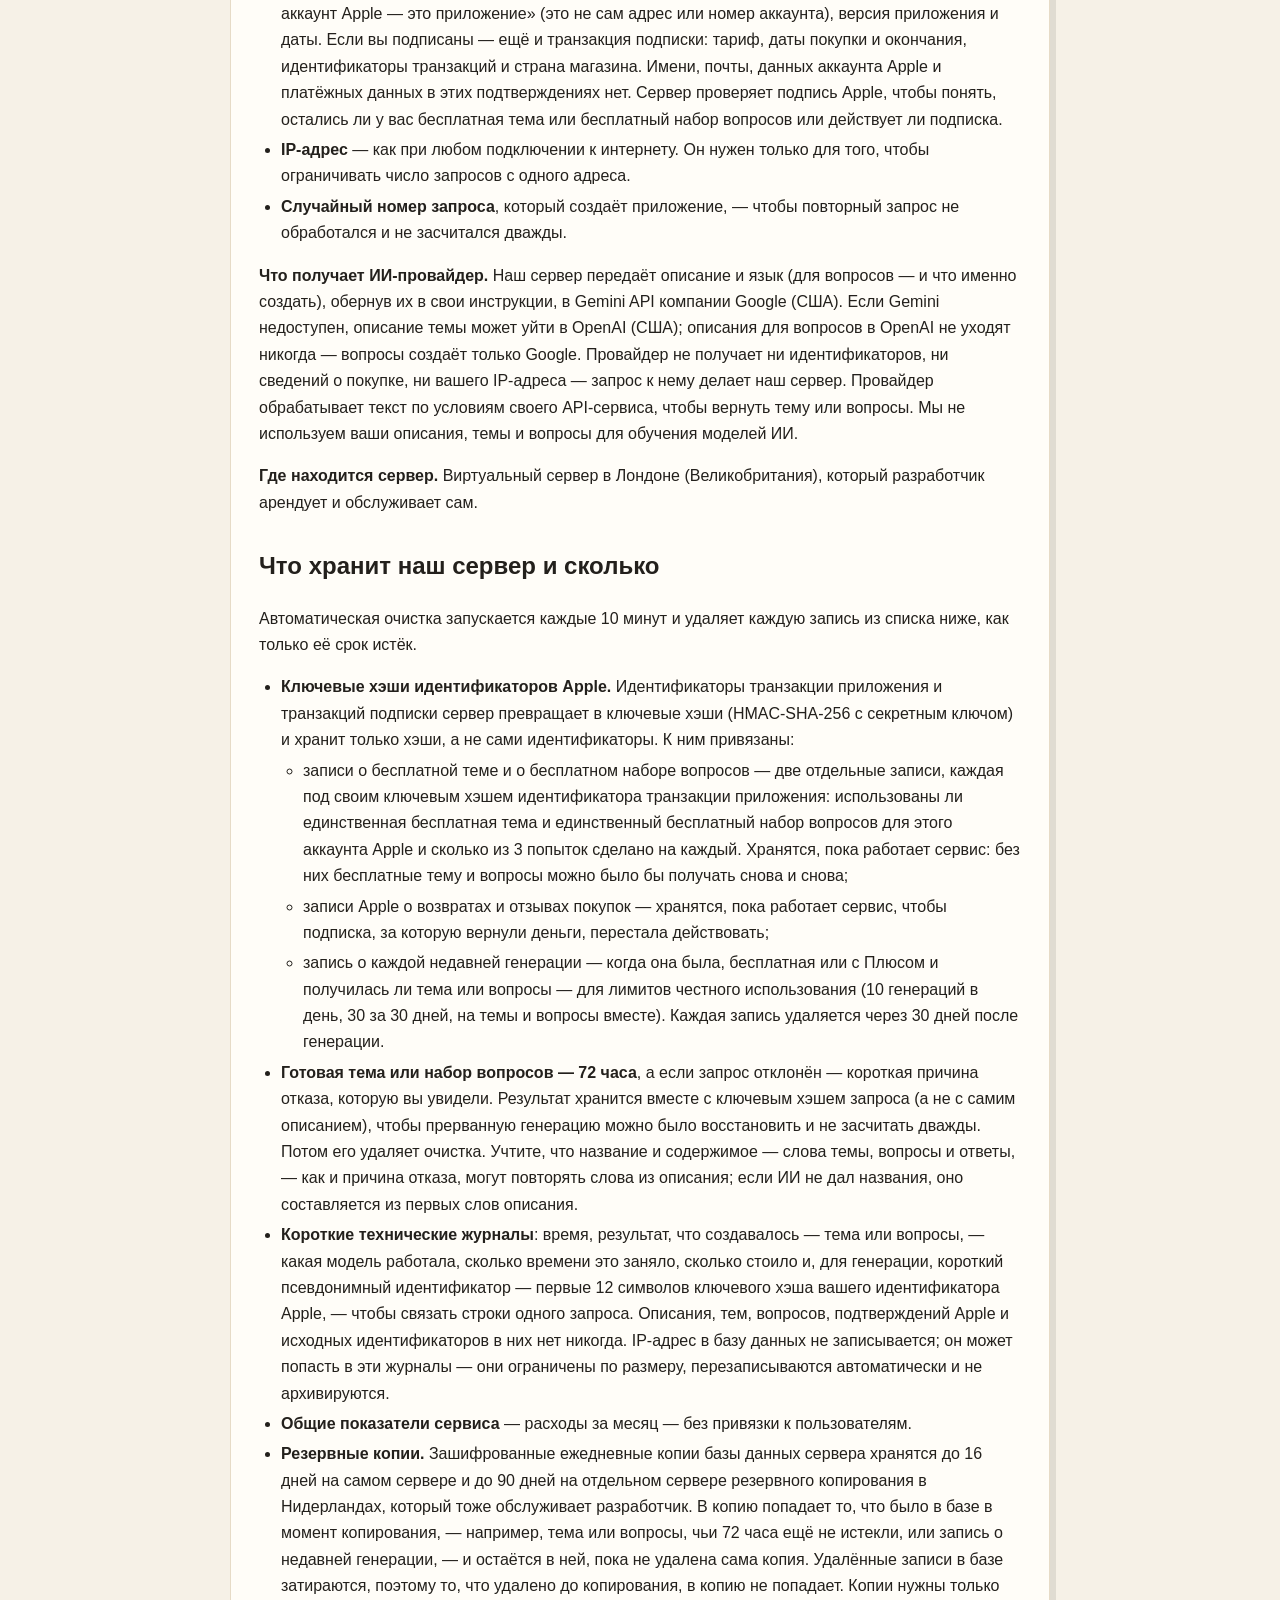
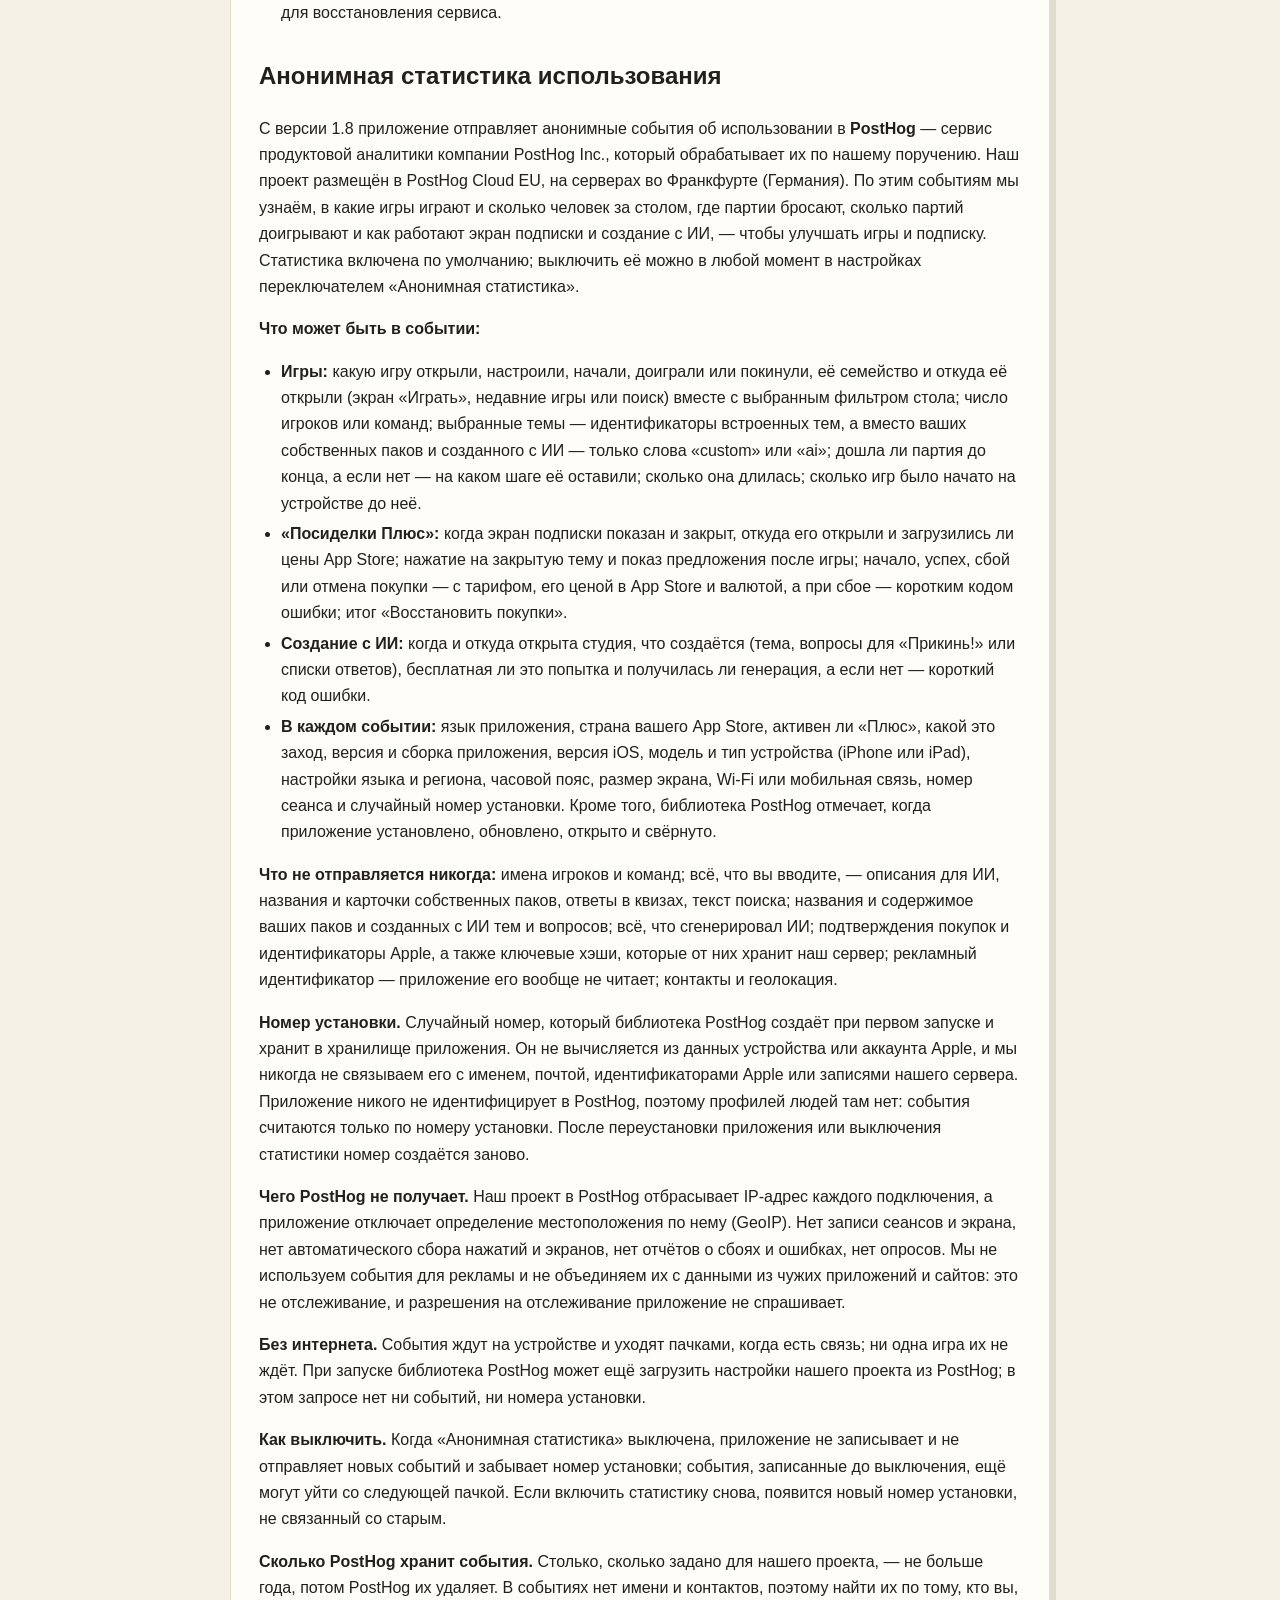
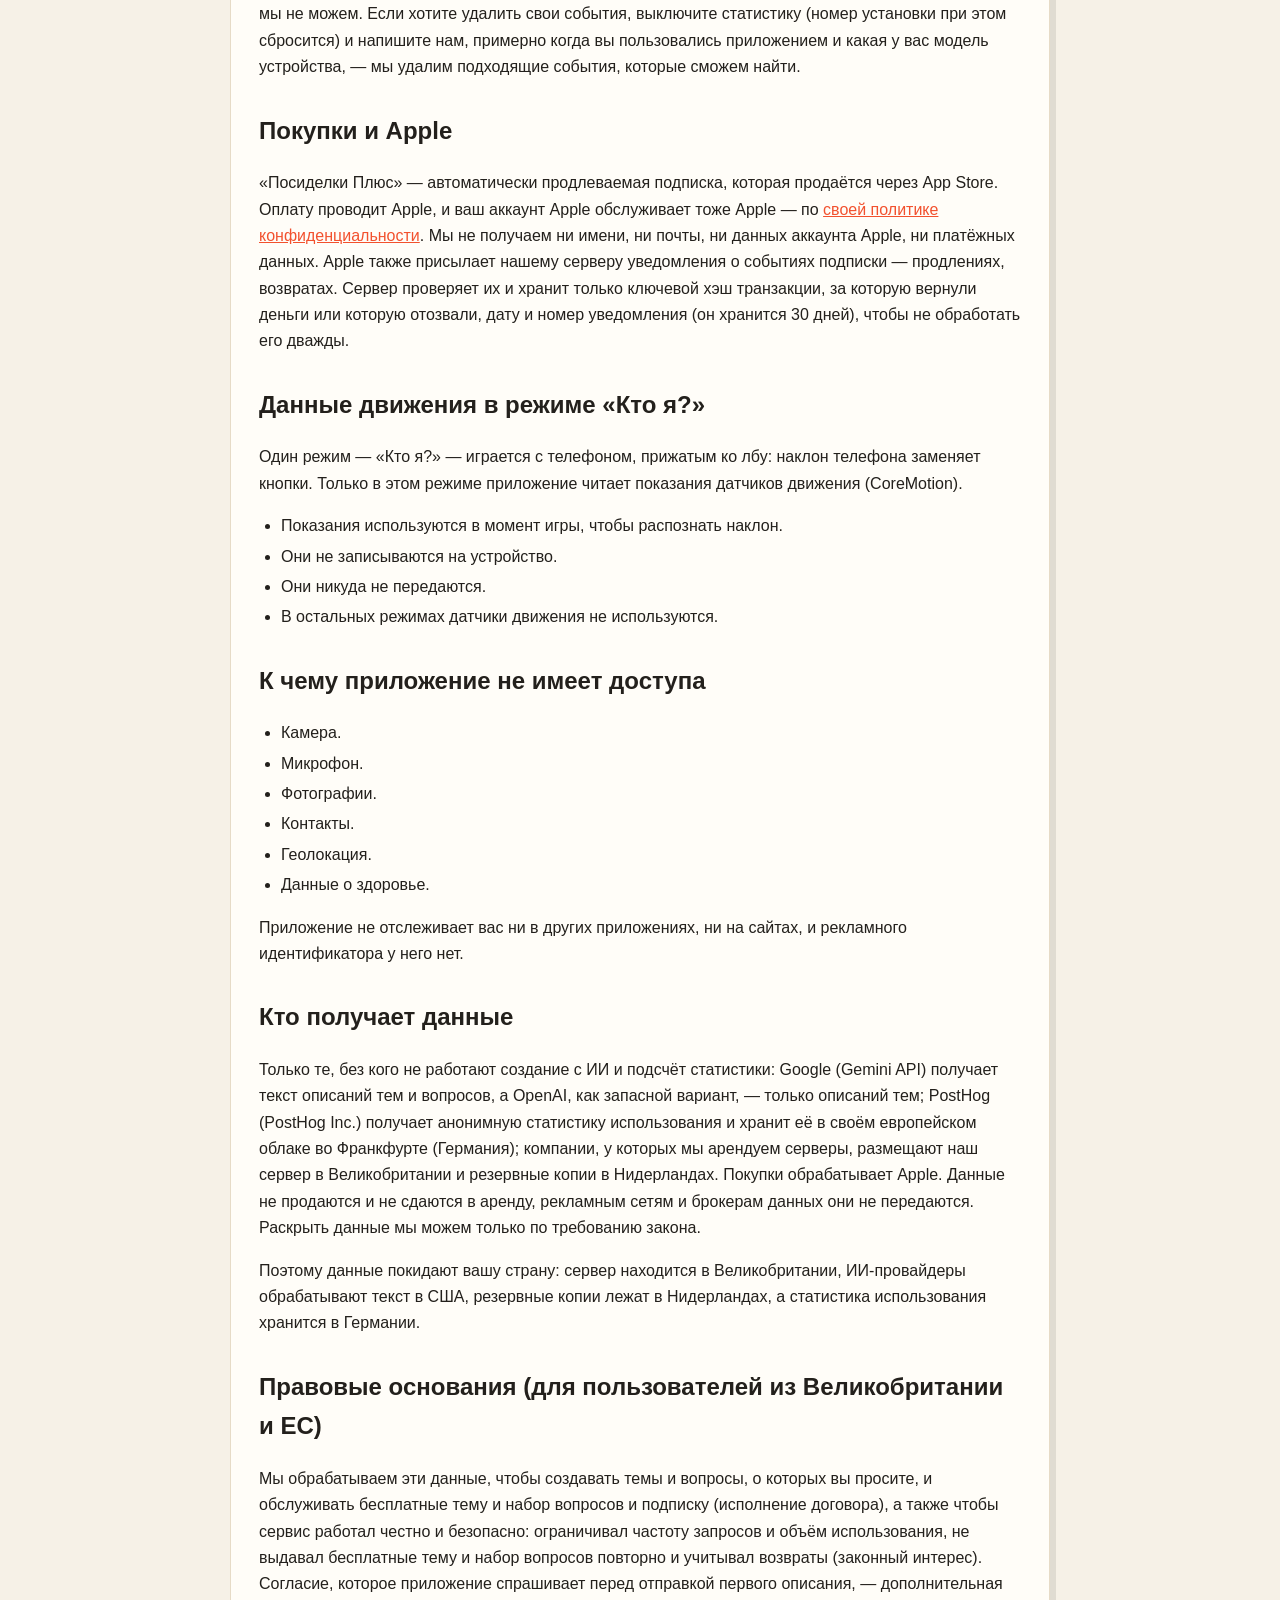
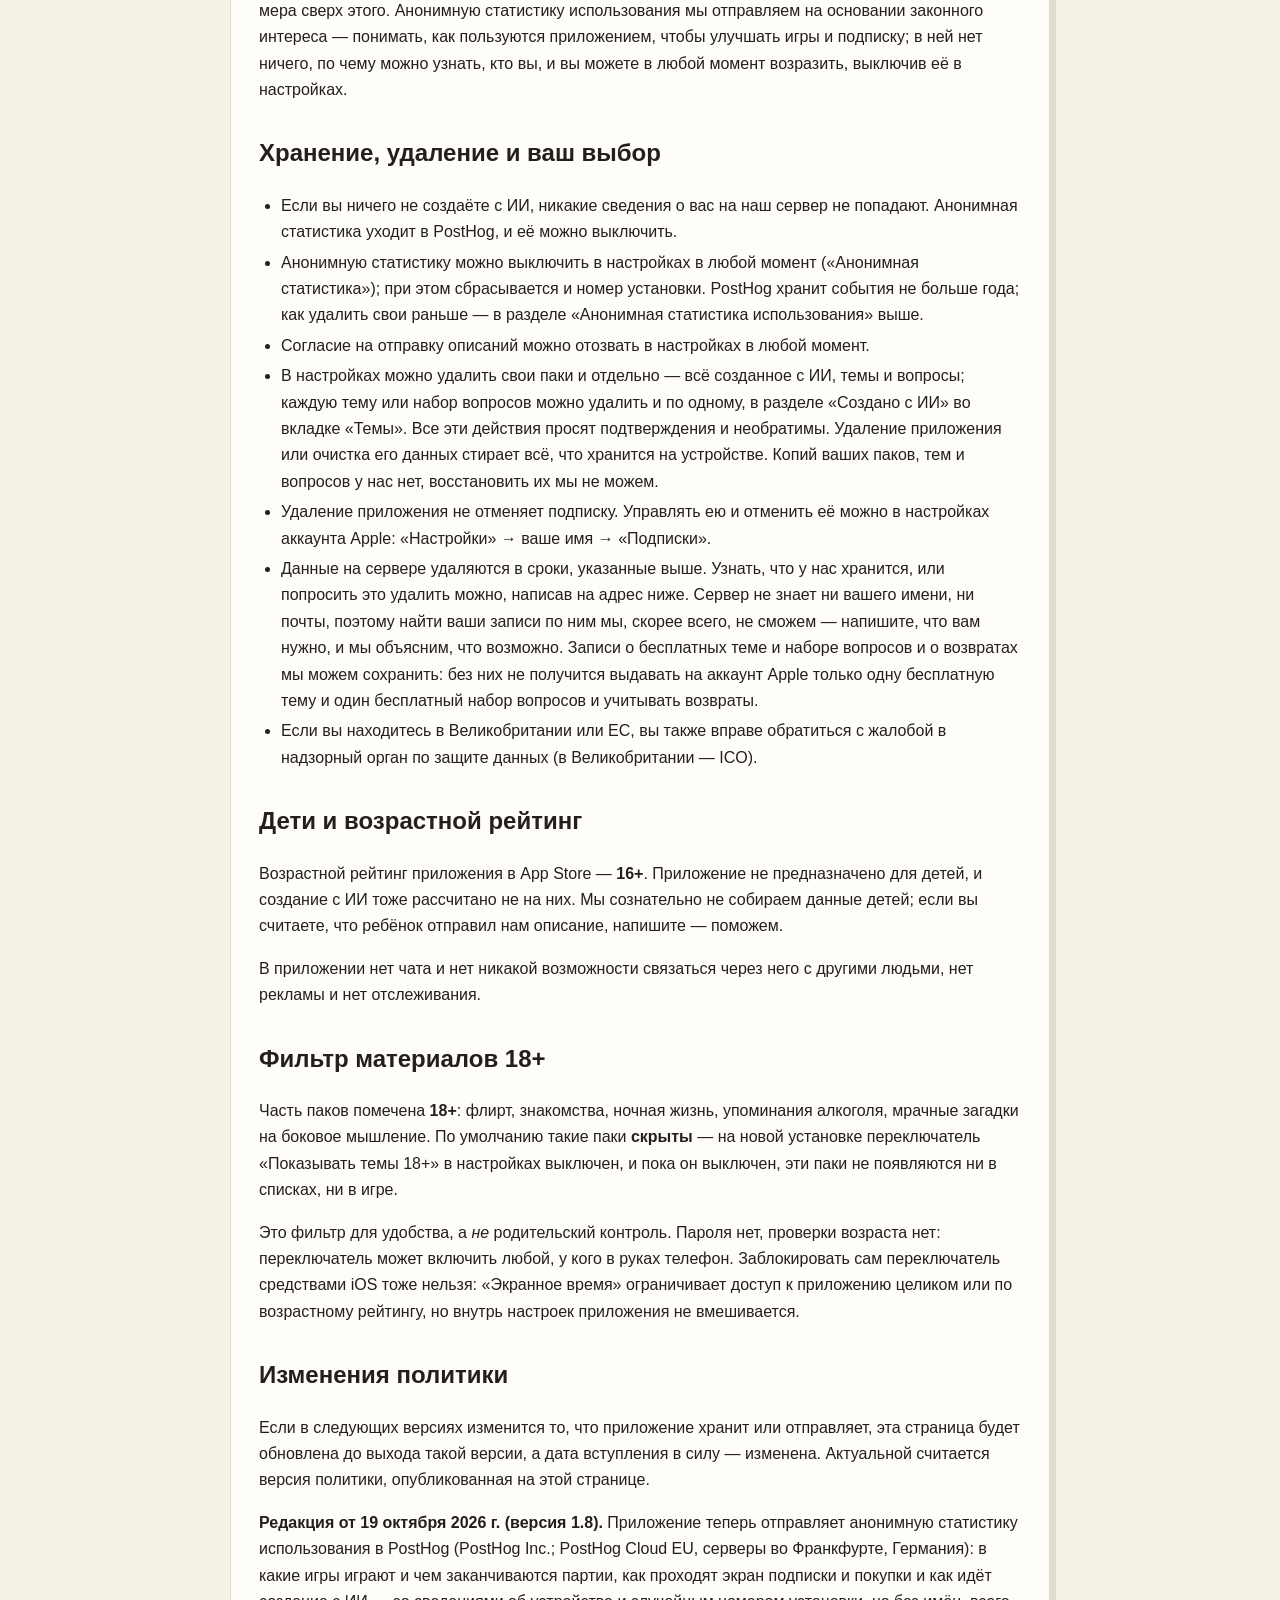
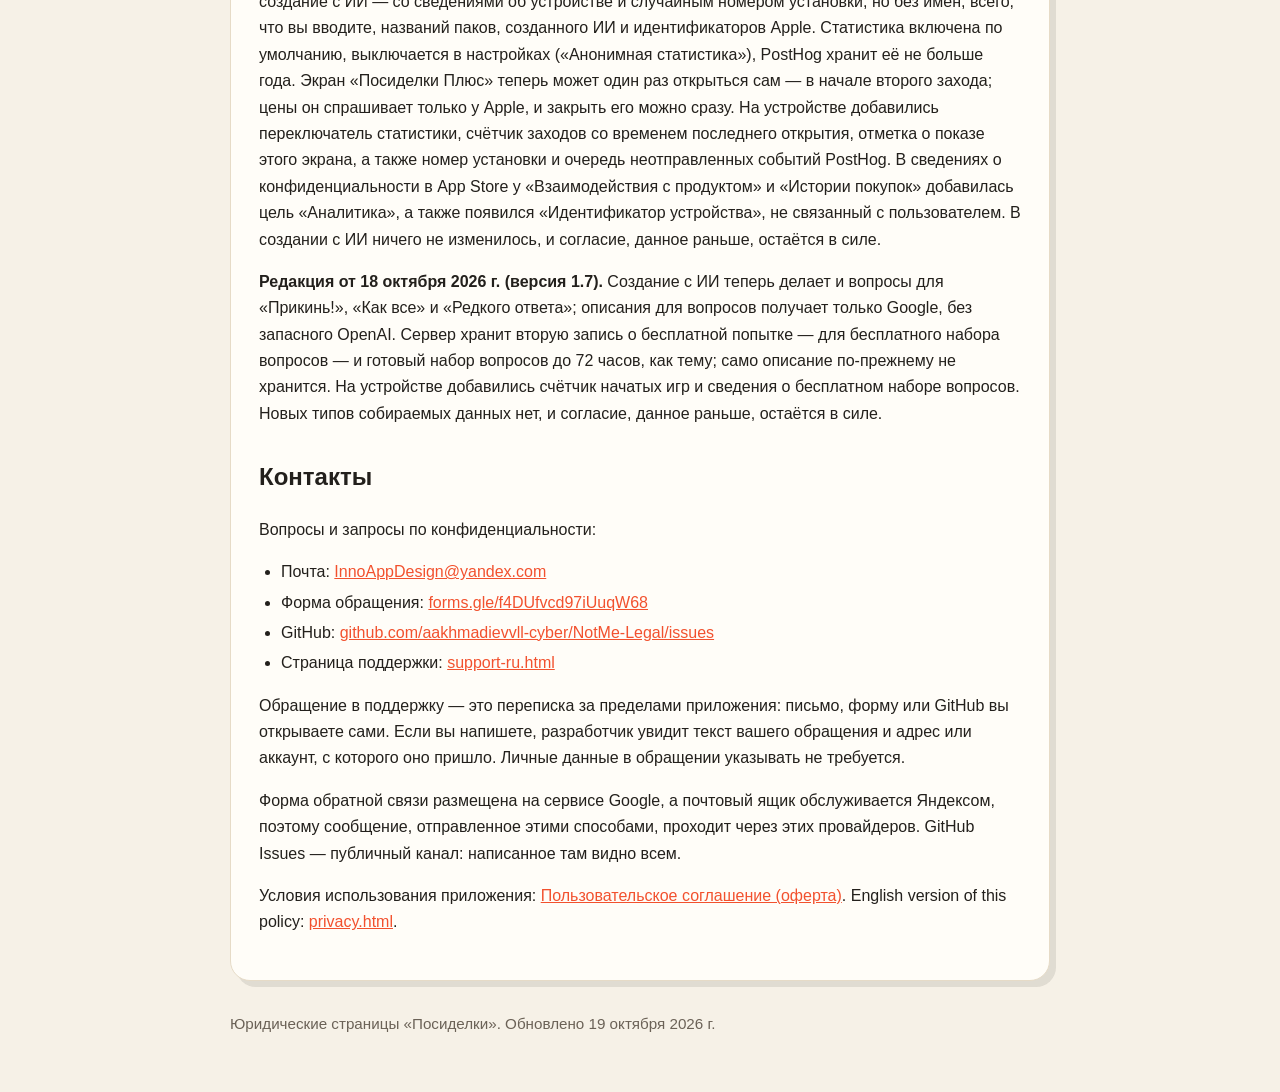
==== commit 0d30313b: "docs: legal and support pages for version 1.8 (anonymous statistics, welcome screen) Privacy (EN/RU)" ====
--- a/privacy-ru.html
+++ b/privacy-ru.html
@@ -5,23 +5,24 @@
 <section class="card">
 <h1>Политика конфиденциальности</h1>
 
-<p>Приложение: <strong>«Посиделки» (до версии 1.4 — «Не Я!»)</strong> (в App Store — «Game Night: Group Party Games»), идентификатор <code>com.alba.SpyBest</code>, версия 1.2 и новее. Только iOS 26.0 и новее, iPhone и iPad. В версиях 1.0 и 1.1 сетевого кода нет вовсе, поэтому всё, что ниже сказано про темы и вопросы с ИИ, к ним не относится.</p>
+<p>Приложение: <strong>«Посиделки» (до версии 1.4 — «Не Я!»)</strong> (в App Store — «Game Night: Group Party Games»), идентификатор <code>com.alba.SpyBest</code>, версия 1.2 и новее. Только iOS 26.0 и новее, iPhone и iPad. В версиях 1.0 и 1.1 сетевого кода нет вовсе, поэтому всё, что ниже сказано про темы и вопросы с ИИ, к ним не относится, а версии до 1.8 не отправляют статистику использования.</p>
 
 <p>Правообладатель и разработчик: <strong>ИП Ахмадиев Альберт (Akhmadiev Albert IE)</strong>, Республика Армения.</p>
 
-<p><strong>Дата вступления в силу: 18 октября 2026 г.</strong></p>
-
-<p>Эта политика описывает, что происходит с данными, когда вы играете в «Посиделки» и когда создаёте темы и вопросы с помощью ИИ. Английская версия страницы — <a href="privacy.html">privacy.html</a>. Вопросы — через <a href="support-ru.html">страницу поддержки</a>.</p>
+<p><strong>Дата вступления в силу: 19 октября 2026 г.</strong></p>
+
+<p>Эта политика описывает, что происходит с данными, когда вы играете в «Посиделки», когда создаёте темы и вопросы с помощью ИИ и что приложение отправляет в анонимной статистике. Английская версия страницы — <a href="privacy.html">privacy.html</a>. Вопросы — через <a href="support-ru.html">страницу поддержки</a>.</p>
 
 <h2>Коротко</h2>
 
 <ul>
-  <li>Во все 31 игру можно играть бесплатно и полностью офлайн, в том числе в авиарежиме. Во время игры приложение ничего никуда не отправляет.</li>
+  <li>Во все 31 игру можно играть бесплатно и полностью офлайн, в том числе в авиарежиме. Ни одна игра не ждёт интернета: анонимная статистика, о которой ниже, копится на устройстве, пока не появится связь.</li>
   <li>Квизы «Прикинь!», «Редкий ответ» и «Как все» тоже работают без интернета, в том числе с вопросами, созданными ИИ: всё, что вы в них вводите, проверяется на устройстве и никуда не уходит, а рекорды хранятся только на вашем устройстве.</li>
   <li>15 встроенных тем — по одной для каждого типа игры — бесплатны всегда; остальные встроенные темы открывает подписка «Посиделки Плюс». Открыта ли тема, приложение решает на устройстве по данным App Store, без обращения к нашему серверу.</li>
   <li>Нет аккаунтов, регистрации и входа.</li>
-  <li>Нет рекламы, аналитики, сбора отчётов о сбоях, отслеживания и сторонних SDK. Данные не продаются и не используются для рекламы.</li>
-  <li>В приложении одна онлайн-функция, и она необязательная: <strong>создание с ИИ</strong> — темы карточек и, с версии 1.7, вопросы для квизов «Прикинь!», «Как все» и «Редкий ответ». Оно вместе с премиум-темами входит в подписку <strong>«Посиделки Плюс»</strong>; бесплатно — одна тема и один набор вопросов на аккаунт Apple. Если вы ни разу не открывали экраны создания с ИИ, приложение ни разу не обращалось к нашему серверу.</li>
+  <li>Нет рекламы, рекламных SDK, сбора отчётов о сбоях и отслеживания. Данные не продаются и не используются для рекламы.</li>
+  <li>С версии 1.8 приложение отправляет <strong>анонимную статистику использования</strong> в PostHog — сервис продуктовой аналитики (PostHog Inc.; PostHog Cloud EU, серверы во Франкфурте, Германия): в какие игры играют, сколько игроков, доиграна ли партия или где её бросили, как проходят экран подписки и покупки и как идёт создание с ИИ, — вместе со сведениями об устройстве, например моделью и версией iOS, и случайным номером установки. В ней никогда нет имён игроков и команд, того, что вы вводите, названий и карточек ваших паков и созданного с ИИ, идентификаторов Apple. Статистика включена по умолчанию; выключить её можно в настройках переключателем «Анонимная статистика». Библиотека PostHog — единственный сторонний SDK в приложении.</li>
+  <li><strong>Создание с ИИ</strong> необязательно, и только для него нужен интернет: темы карточек и, с версии 1.7, вопросы для квизов «Прикинь!», «Как все» и «Редкий ответ». Оно вместе с премиум-темами входит в подписку <strong>«Посиделки Плюс»</strong>; бесплатно — одна тема и один набор вопросов на аккаунт Apple. Если вы ни разу не открывали экраны создания с ИИ, приложение ни разу не обращалось к нашему серверу.</li>
   <li>Когда вы создаёте тему или вопросы с ИИ, ваше описание уходит на наш сервер, а оттуда — ИИ-провайдеру: Google (Gemini API, США); для тем, если Gemini недоступен, — OpenAI (США), а вопросы создаёт только Google. Только для того, чтобы создать то, о чём вы попросили. Вместе с запросом на сервер приходят подписанные Apple подтверждения загрузки или подписки и ваш IP-адрес.</li>
   <li>Наш сервер не хранит ни описание, ни ваше имя, ни почту, ни данные вашего аккаунта Apple. Он хранит ключевые хэши идентификаторов транзакций Apple (с отдельными записями о бесплатной теме и о бесплатном наборе вопросов), запись о каждой недавней генерации для лимитов честного использования, готовую тему или набор вопросов — 72 часа (название и содержимое могут повторять слова из описания) и короткие технические журналы, в которые описание не попадает никогда.</li>
   <li>Созданные с ИИ темы и вопросы, ваши собственные темы и настройки хранятся на вашем устройстве.</li>
@@ -45,6 +46,8 @@
   <li>ваши рекорды в играх «Синхрон» и «Масштаб» и в трёх квизах, а также последние выпавшие на этом устройстве вопросы и предметы (для каждого квиза — последние 150), чтобы следующая игра начиналась с того, чего ещё никто не видел. Хранятся только очки и номера карточек, а не ответы, которые кто-то вводил;</li>
   <li>сколько игр начато на этом устройстве — только число, — чтобы после самой первой игры не предлагать создание с ИИ;</li>
   <li>дата окончания подписки, которую последний раз сообщил App Store, — чтобы премиум-темы оставались открыты без интернета ещё до 3 дней;</li>
+  <li>включена ли анонимная статистика — переключатель «Анонимная статистика»;</li>
+  <li>сколько раз вы заходили в приложение (новым заходом считается открытие после перерыва не меньше 30 минут), когда приложение было открыто последний раз и показывался ли уже приветственный экран «Посиделки Плюс» — чтобы он открылся сам не больше одного раза, в начале второго захода;</li>
   <li>согласились ли вы отправлять описания тем и вопросов ИИ-провайдеру (об этом ниже);</li>
   <li>остались ли у вас бесплатная тема и бесплатный набор вопросов — так, как последний раз ответил сервер, — и ждёт ли покупка подтверждения (например, «Попросить купить»);</li>
   <li>пока тема или вопросы создаются — описание, язык, что именно создаётся и случайный номер запроса, чтобы прерванную генерацию можно было довести до конца. Запись удаляется, как только результат сохранён, и не используется дольше 72 часов.</li>
@@ -52,19 +55,21 @@
 
 <p>Кроме имён игроков, которые вы вводите сами, в этих настройках нет имён, электронной почты, номера телефона, идентификаторов устройства, рекламных идентификаторов и любых других сведений, по которым вас можно узнать. Имена игроков не покидают устройство.</p>
 
+<p><strong>Анонимная статистика.</strong> Библиотека PostHog хранит в собственном хранилище приложения созданный ею случайный номер установки и очередь событий, которые ещё не отправлены (см. раздел «Анонимная статистика использования» ниже).</p>
+
 <p><strong>Ваши собственные паки.</strong> Если вы создаёте свой пак, его название и тексты карточек сохраняются в локальной базе приложения (SwiftData). В приложении нет функций «поделиться», экспорта, выгрузки и синхронизации: этот текст не покидает устройство и не виден никому другому. Разработчик его тоже не видит.</p>
 
 <p><strong>ИИ-темы.</strong> Созданная тема сохраняется в той же локальной базе: название, значок, описание, которое вы ввели, и сгенерированные слова, локации и пары слов. Темы остаются на устройстве и после окончания подписки. Они никуда не выгружаются, не синхронизируются и никому не показываются.</p>
 
 <p><strong>Вопросы с ИИ.</strong> Созданный набор вопросов сохраняется в той же локальной базе: название, значок, язык, описание, которое вы ввели, и сгенерированные вопросы с числами и фактами или списки ответов с их популярностью. Как и темы, вопросы остаются на устройстве и после окончания подписки, никуда не выгружаются, не синхронизируются и никому не показываются. В списках тем они видны только на том языке, на котором созданы.</p>
 
-<p>Файл <code>PrivacyInfo.xcprivacy</code> в составе приложения соответствует этой странице: отслеживание — <code>false</code>, доменов отслеживания нет. В нём заявлены четыре собираемых типа данных, все — только для работы функций приложения и ни один — для отслеживания: «Другой пользовательский контент» (описание темы или вопросов), «История покупок» (подтверждения покупок от Apple), «Идентификатор пользователя» (идентификаторы транзакций Apple) и «Взаимодействие с продуктом» (запись сервера о том, когда вы создавали тему или вопросы и получилось ли). Они отмечены как связанные с пользователем, потому что сервер привязывает их к псевдонимному идентификатору покупки — хотя кто вы, он так и не узнаёт. Объявлена одна используемая системная возможность — <code>UserDefaults</code> с основанием <code>CA92.1</code> (доступ только к данным самого приложения).</p>
+<p>Файл <code>PrivacyInfo.xcprivacy</code> в составе приложения соответствует этой странице: отслеживание — <code>false</code>, доменов отслеживания нет. В нём заявлены пять собираемых типов данных, ни один — для отслеживания. «Другой пользовательский контент» (описание темы или вопросов) и «Идентификатор пользователя» (идентификаторы транзакций Apple) — для работы функций приложения. «История покупок» (подтверждения покупок от Apple, а с 1.8 — тариф, цена и итог покупки в статистике) и «Взаимодействие с продуктом» (запись сервера о том, когда вы создавали тему или вопросы и получилось ли, а с 1.8 — статистика использования) — для работы функций приложения и для аналитики. «Идентификатор устройства» (случайный номер установки в статистике) — только для аналитики. Первые четыре отмечены как связанные с пользователем, потому что сервер привязывает их к псевдонимному идентификатору покупки — хотя кто вы, он так и не узнаёт. Номер установки отмечен как не связанный с пользователем: он никогда не объединяется с идентификаторами Apple, записями нашего сервера и чем-либо ещё, по чему можно узнать, кто вы. У библиотеки PostHog свой файл конфиденциальности: в нём заявлены «Взаимодействие с продуктом» и «Другие данные об использовании» — для аналитики, не связанные с пользователем и не для отслеживания. Сам файл приложения объявляет одну используемую системную возможность — <code>UserDefaults</code> с основанием <code>CA92.1</code> (доступ только к данным самого приложения).</p>
 
 <h2>Темы и вопросы с ИИ: что отправляется, кому и зачем</h2>
 
 <p><strong>Что такое вопросы с ИИ.</strong> С версии 1.7 так же, как тему, можно создать вопросы для «Прикинь!» или списки ответов для «Как все» и «Редкого ответа»: вы пишете, о чём они должны быть, а ИИ придумывает вопросы с числами или списки ответов с их популярностью. Отправляется то же, что и для темы, и с той же целью; разница одна — вопросы создаёт только Google, без запасного OpenAI.</p>
 
-<p><strong>Когда приложение выходит в сеть.</strong> Только после того, как вы открыли экраны создания с ИИ (студию ИИ или экран «Посиделки Плюс», открытый из студии или из настроек): чтобы проверить, остались ли бесплатные тема и набор вопросов и активна ли подписка, и чтобы создать тему или вопросы, когда вы нажали «Создать тему», «Создать вопросы», «Создать списки» или «Создать бесплатно — один раз». Студия открывается только по вашему нажатию — на наклейку или плитку ИИ на экране «Играть», во вкладке «Темы», при выборе темы для игры (в квизах — «Хотите больше вопросов?») или после окончания игры; сами наклейки и плитки к серверу не обращаются. Если генерация прервалась — например, вы закрыли приложение, — приложение может позже, в том числе сразу после следующего запуска, отправить тот же запрос ещё раз, чтобы закончить её или забрать готовую тему или вопросы. А прежде чем начать новую генерацию, пока старая не закончена, оно сначала спросит сервер, не готова ли старая. Сами игры сеть не используют. Экран «Источники данных» в настройках показывает, откуда взяты числа во встроенных темах квизов; сайт источника откроется в браузере, только если вы сами нажмёте на ссылку. Кнопка «Пожаловаться» на странице созданной темы или вопросов тоже только открывает в браузере страницу поддержки: сама она ничего не отправляет.</p>
+<p><strong>Когда приложение обращается к нашему серверу.</strong> Только после того, как вы открыли экраны создания с ИИ (студию ИИ или экран «Посиделки Плюс», открытый из студии или из настроек): чтобы проверить, остались ли бесплатные тема и набор вопросов и активна ли подписка, и чтобы создать тему или вопросы, когда вы нажали «Создать тему», «Создать вопросы», «Создать списки» или «Создать бесплатно — один раз». Студия открывается только по вашему нажатию — на наклейку или плитку ИИ на экране «Играть», во вкладке «Темы», при выборе темы для игры (в квизах — «Хотите больше вопросов?») или после окончания игры; сами наклейки и плитки к серверу не обращаются. Если генерация прервалась — например, вы закрыли приложение, — приложение может позже, в том числе сразу после следующего запуска, отправить тот же запрос ещё раз, чтобы закончить её или забрать готовую тему или вопросы. А прежде чем начать новую генерацию, пока старая не закончена, оно сначала спросит сервер, не готова ли старая. Сами игры к нашему серверу не обращаются, и экран «Посиделки Плюс» тоже — ни когда он открыт из закрытой темы, ни когда открылся сам при втором заходе: цены он спрашивает только у Apple. Анонимная статистика уходит в PostHog, а не на наш сервер; о ней — отдельный раздел ниже. Экран «Источники данных» в настройках показывает, откуда взяты числа во встроенных темах квизов; сайт источника откроется в браузере, только если вы сами нажмёте на ссылку. Кнопка «Пожаловаться» на странице созданной темы или вопросов тоже только открывает в браузере страницу поддержки: сама она ничего не отправляет.</p>
 
 <p><strong>Сначала — ваше согласие.</strong> Перед отправкой первого описания приложение показывает экран, на котором названы ИИ-провайдеры, и спрашивает согласие. Согласие одно на темы и вопросы: данные, получатели и цель у них те же (вопросы получает только Google), поэтому согласие, данное раньше для тем, действует и для вопросов. Отозвать его можно в любой момент в настройках переключателем «Отправлять описания ИИ» — после этого приложение описания больше не отправляет.</p>
 
@@ -99,6 +104,31 @@
   <li><strong>Резервные копии.</strong> Зашифрованные ежедневные копии базы данных сервера хранятся до 16 дней на самом сервере и до 90 дней на отдельном сервере резервного копирования в Нидерландах, который тоже обслуживает разработчик. В копию попадает то, что было в базе в момент копирования, — например, тема или вопросы, чьи 72 часа ещё не истекли, или запись о недавней генерации, — и остаётся в ней, пока не удалена сама копия. Удалённые записи в базе затираются, поэтому то, что удалено до копирования, в копию не попадает. Копии нужны только для восстановления сервиса.</li>
 </ul>
 
+<h2>Анонимная статистика использования</h2>
+
+<p>С версии 1.8 приложение отправляет анонимные события об использовании в <strong>PostHog</strong> — сервис продуктовой аналитики компании PostHog Inc., который обрабатывает их по нашему поручению. Наш проект размещён в PostHog Cloud EU, на серверах во Франкфурте (Германия). По этим событиям мы узнаём, в какие игры играют и сколько человек за столом, где партии бросают, сколько партий доигрывают и как работают экран подписки и создание с ИИ, — чтобы улучшать игры и подписку. Статистика включена по умолчанию; выключить её можно в любой момент в настройках переключателем «Анонимная статистика».</p>
+
+<p><strong>Что может быть в событии:</strong></p>
+
+<ul>
+  <li><strong>Игры:</strong> какую игру открыли, настроили, начали, доиграли или покинули, её семейство и откуда её открыли (экран «Играть», недавние игры или поиск) вместе с выбранным фильтром стола; число игроков или команд; выбранные темы — идентификаторы встроенных тем, а вместо ваших собственных паков и созданного с ИИ — только слова «custom» или «ai»; дошла ли партия до конца, а если нет — на каком шаге её оставили; сколько она длилась; сколько игр было начато на устройстве до неё.</li>
+  <li><strong>«Посиделки Плюс»:</strong> когда экран подписки показан и закрыт, откуда его открыли и загрузились ли цены App Store; нажатие на закрытую тему и показ предложения после игры; начало, успех, сбой или отмена покупки — с тарифом, его ценой в App Store и валютой, а при сбое — коротким кодом ошибки; итог «Восстановить покупки».</li>
+  <li><strong>Создание с ИИ:</strong> когда и откуда открыта студия, что создаётся (тема, вопросы для «Прикинь!» или списки ответов), бесплатная ли это попытка и получилась ли генерация, а если нет — короткий код ошибки.</li>
+  <li><strong>В каждом событии:</strong> язык приложения, страна вашего App Store, активен ли «Плюс», какой это заход, версия и сборка приложения, версия iOS, модель и тип устройства (iPhone или iPad), настройки языка и региона, часовой пояс, размер экрана, Wi-Fi или мобильная связь, номер сеанса и случайный номер установки. Кроме того, библиотека PostHog отмечает, когда приложение установлено, обновлено, открыто и свёрнуто.</li>
+</ul>
+
+<p><strong>Что не отправляется никогда:</strong> имена игроков и команд; всё, что вы вводите, — описания для ИИ, названия и карточки собственных паков, ответы в квизах, текст поиска; названия и содержимое ваших паков и созданных с ИИ тем и вопросов; всё, что сгенерировал ИИ; подтверждения покупок и идентификаторы Apple, а также ключевые хэши, которые от них хранит наш сервер; рекламный идентификатор — приложение его вообще не читает; контакты и геолокация.</p>
+
+<p><strong>Номер установки.</strong> Случайный номер, который библиотека PostHog создаёт при первом запуске и хранит в хранилище приложения. Он не вычисляется из данных устройства или аккаунта Apple, и мы никогда не связываем его с именем, почтой, идентификаторами Apple или записями нашего сервера. Приложение никого не идентифицирует в PostHog, поэтому профилей людей там нет: события считаются только по номеру установки. После переустановки приложения или выключения статистики номер создаётся заново.</p>
+
+<p><strong>Чего PostHog не получает.</strong> Наш проект в PostHog отбрасывает IP-адрес каждого подключения, а приложение отключает определение местоположения по нему (GeoIP). Нет записи сеансов и экрана, нет автоматического сбора нажатий и экранов, нет отчётов о сбоях и ошибках, нет опросов. Мы не используем события для рекламы и не объединяем их с данными из чужих приложений и сайтов: это не отслеживание, и разрешения на отслеживание приложение не спрашивает.</p>
+
+<p><strong>Без интернета.</strong> События ждут на устройстве и уходят пачками, когда есть связь; ни одна игра их не ждёт. При запуске библиотека PostHog может ещё загрузить настройки нашего проекта из PostHog; в этом запросе нет ни событий, ни номера установки.</p>
+
+<p><strong>Как выключить.</strong> Когда «Анонимная статистика» выключена, приложение не записывает и не отправляет новых событий и забывает номер установки; события, записанные до выключения, ещё могут уйти со следующей пачкой. Если включить статистику снова, появится новый номер установки, не связанный со старым.</p>
+
+<p><strong>Сколько PostHog хранит события.</strong> Столько, сколько задано для нашего проекта, — не больше года, потом PostHog их удаляет. В событиях нет имени и контактов, поэтому найти их по тому, кто вы, мы не можем. Если хотите удалить свои события, выключите статистику (номер установки при этом сбросится) и напишите нам, примерно когда вы пользовались приложением и какая у вас модель устройства, — мы удалим подходящие события, которые сможем найти.</p>
+
 <h2>Покупки и Apple</h2>
 
 <p>«Посиделки Плюс» — автоматически продлеваемая подписка, которая продаётся через App Store. Оплату проводит Apple, и ваш аккаунт Apple обслуживает тоже Apple — по <a href="https://www.apple.com/legal/privacy/">своей политике конфиденциальности</a>. Мы не получаем ни имени, ни почты, ни данных аккаунта Apple, ни платёжных данных. Apple также присылает нашему серверу уведомления о событиях подписки — продлениях, возвратах. Сервер проверяет их и хранит только ключевой хэш транзакции, за которую вернули деньги или которую отозвали, дату и номер уведомления (он хранится 30 дней), чтобы не обработать его дважды.</p>
@@ -129,18 +159,19 @@
 
 <h2>Кто получает данные</h2>
 
-<p>Только те, без кого создание с ИИ не работает: Google (Gemini API) получает текст описаний тем и вопросов, а OpenAI, как запасной вариант, — только описаний тем; компании, у которых мы арендуем серверы, размещают наш сервер в Великобритании и резервные копии в Нидерландах. Покупки обрабатывает Apple. Рекламным сетям, брокерам данных и аналитическим сервисам данные не передаются, не продаются и не сдаются в аренду. Раскрыть данные мы можем только по требованию закона.</p>
-
-<p>Поэтому данные покидают вашу страну: сервер находится в Великобритании, ИИ-провайдеры обрабатывают текст в США, резервные копии лежат в Нидерландах.</p>
+<p>Только те, без кого не работают создание с ИИ и подсчёт статистики: Google (Gemini API) получает текст описаний тем и вопросов, а OpenAI, как запасной вариант, — только описаний тем; PostHog (PostHog Inc.) получает анонимную статистику использования и хранит её в своём европейском облаке во Франкфурте (Германия); компании, у которых мы арендуем серверы, размещают наш сервер в Великобритании и резервные копии в Нидерландах. Покупки обрабатывает Apple. Данные не продаются и не сдаются в аренду, рекламным сетям и брокерам данных они не передаются. Раскрыть данные мы можем только по требованию закона.</p>
+
+<p>Поэтому данные покидают вашу страну: сервер находится в Великобритании, ИИ-провайдеры обрабатывают текст в США, резервные копии лежат в Нидерландах, а статистика использования хранится в Германии.</p>
 
 <h2>Правовые основания (для пользователей из Великобритании и ЕС)</h2>
 
-<p>Мы обрабатываем эти данные, чтобы создавать темы и вопросы, о которых вы просите, и обслуживать бесплатные тему и набор вопросов и подписку (исполнение договора), а также чтобы сервис работал честно и безопасно: ограничивал частоту запросов и объём использования, не выдавал бесплатные тему и набор вопросов повторно и учитывал возвраты (законный интерес). Согласие, которое приложение спрашивает перед отправкой первого описания, — дополнительная мера сверх этого.</p>
+<p>Мы обрабатываем эти данные, чтобы создавать темы и вопросы, о которых вы просите, и обслуживать бесплатные тему и набор вопросов и подписку (исполнение договора), а также чтобы сервис работал честно и безопасно: ограничивал частоту запросов и объём использования, не выдавал бесплатные тему и набор вопросов повторно и учитывал возвраты (законный интерес). Согласие, которое приложение спрашивает перед отправкой первого описания, — дополнительная мера сверх этого. Анонимную статистику использования мы отправляем на основании законного интереса — понимать, как пользуются приложением, чтобы улучшать игры и подписку; в ней нет ничего, по чему можно узнать, кто вы, и вы можете в любой момент возразить, выключив её в настройках.</p>
 
 <h2>Хранение, удаление и ваш выбор</h2>
 
 <ul>
-  <li>Если вы ничего не создаёте с ИИ, никакие сведения о вас к нам не попадают.</li>
+  <li>Если вы ничего не создаёте с ИИ, никакие сведения о вас на наш сервер не попадают. Анонимная статистика уходит в PostHog, и её можно выключить.</li>
+  <li>Анонимную статистику можно выключить в настройках в любой момент («Анонимная статистика»); при этом сбрасывается и номер установки. PostHog хранит события не больше года; как удалить свои раньше — в разделе «Анонимная статистика использования» выше.</li>
   <li>Согласие на отправку описаний можно отозвать в настройках в любой момент.</li>
   <li>В настройках можно удалить свои паки и отдельно — всё созданное с ИИ, темы и вопросы; каждую тему или набор вопросов можно удалить и по одному, в разделе «Создано с ИИ» во вкладке «Темы». Все эти действия просят подтверждения и необратимы. Удаление приложения или очистка его данных стирает всё, что хранится на устройстве. Копий ваших паков, тем и вопросов у нас нет, восстановить их мы не можем.</li>
   <li>Удаление приложения не отменяет подписку. Управлять ею и отменить её можно в настройках аккаунта Apple: «Настройки» → ваше имя → «Подписки».</li>
@@ -164,6 +195,8 @@
 
 <p>Если в следующих версиях изменится то, что приложение хранит или отправляет, эта страница будет обновлена до выхода такой версии, а дата вступления в силу — изменена. Актуальной считается версия политики, опубликованная на этой странице.</p>
 
+<p><strong>Редакция от 19 октября 2026 г. (версия 1.8).</strong> Приложение теперь отправляет анонимную статистику использования в PostHog (PostHog Inc.; PostHog Cloud EU, серверы во Франкфурте, Германия): в какие игры играют и чем заканчиваются партии, как проходят экран подписки и покупки и как идёт создание с ИИ — со сведениями об устройстве и случайным номером установки, но без имён, всего, что вы вводите, названий паков, созданного ИИ и идентификаторов Apple. Статистика включена по умолчанию, выключается в настройках («Анонимная статистика»), PostHog хранит её не больше года. Экран «Посиделки Плюс» теперь может один раз открыться сам — в начале второго захода; цены он спрашивает только у Apple, и закрыть его можно сразу. На устройстве добавились переключатель статистики, счётчик заходов со временем последнего открытия, отметка о показе этого экрана, а также номер установки и очередь неотправленных событий PostHog. В сведениях о конфиденциальности в App Store у «Взаимодействия с продуктом» и «Истории покупок» добавилась цель «Аналитика», а также появился «Идентификатор устройства», не связанный с пользователем. В создании с ИИ ничего не изменилось, и согласие, данное раньше, остаётся в силе.</p>
+
 <p><strong>Редакция от 18 октября 2026 г. (версия 1.7).</strong> Создание с ИИ теперь делает и вопросы для «Прикинь!», «Как все» и «Редкого ответа»; описания для вопросов получает только Google, без запасного OpenAI. Сервер хранит вторую запись о бесплатной попытке — для бесплатного набора вопросов — и готовый набор вопросов до 72 часов, как тему; само описание по-прежнему не хранится. На устройстве добавились счётчик начатых игр и сведения о бесплатном наборе вопросов. Новых типов собираемых данных нет, и согласие, данное раньше, остаётся в силе.</p>
 
 <h2>Контакты</h2>
@@ -182,4 +215,4 @@
 <p>Форма обратной связи размещена на сервисе Google, а почтовый ящик обслуживается Яндексом, поэтому сообщение, отправленное этими способами, проходит через этих провайдеров. GitHub Issues — публичный канал: написанное там видно всем.</p>
 
 <p>Условия использования приложения: <a href="terms-ru.html">Пользовательское соглашение (оферта)</a>. English version of this policy: <a href="privacy.html">privacy.html</a>.</p>
-</section><footer>Юридические страницы «Посиделки». Обновлено 18 октября 2026 г.</footer></main></body></html>
+</section><footer>Юридические страницы «Посиделки». Обновлено 19 октября 2026 г.</footer></main></body></html>
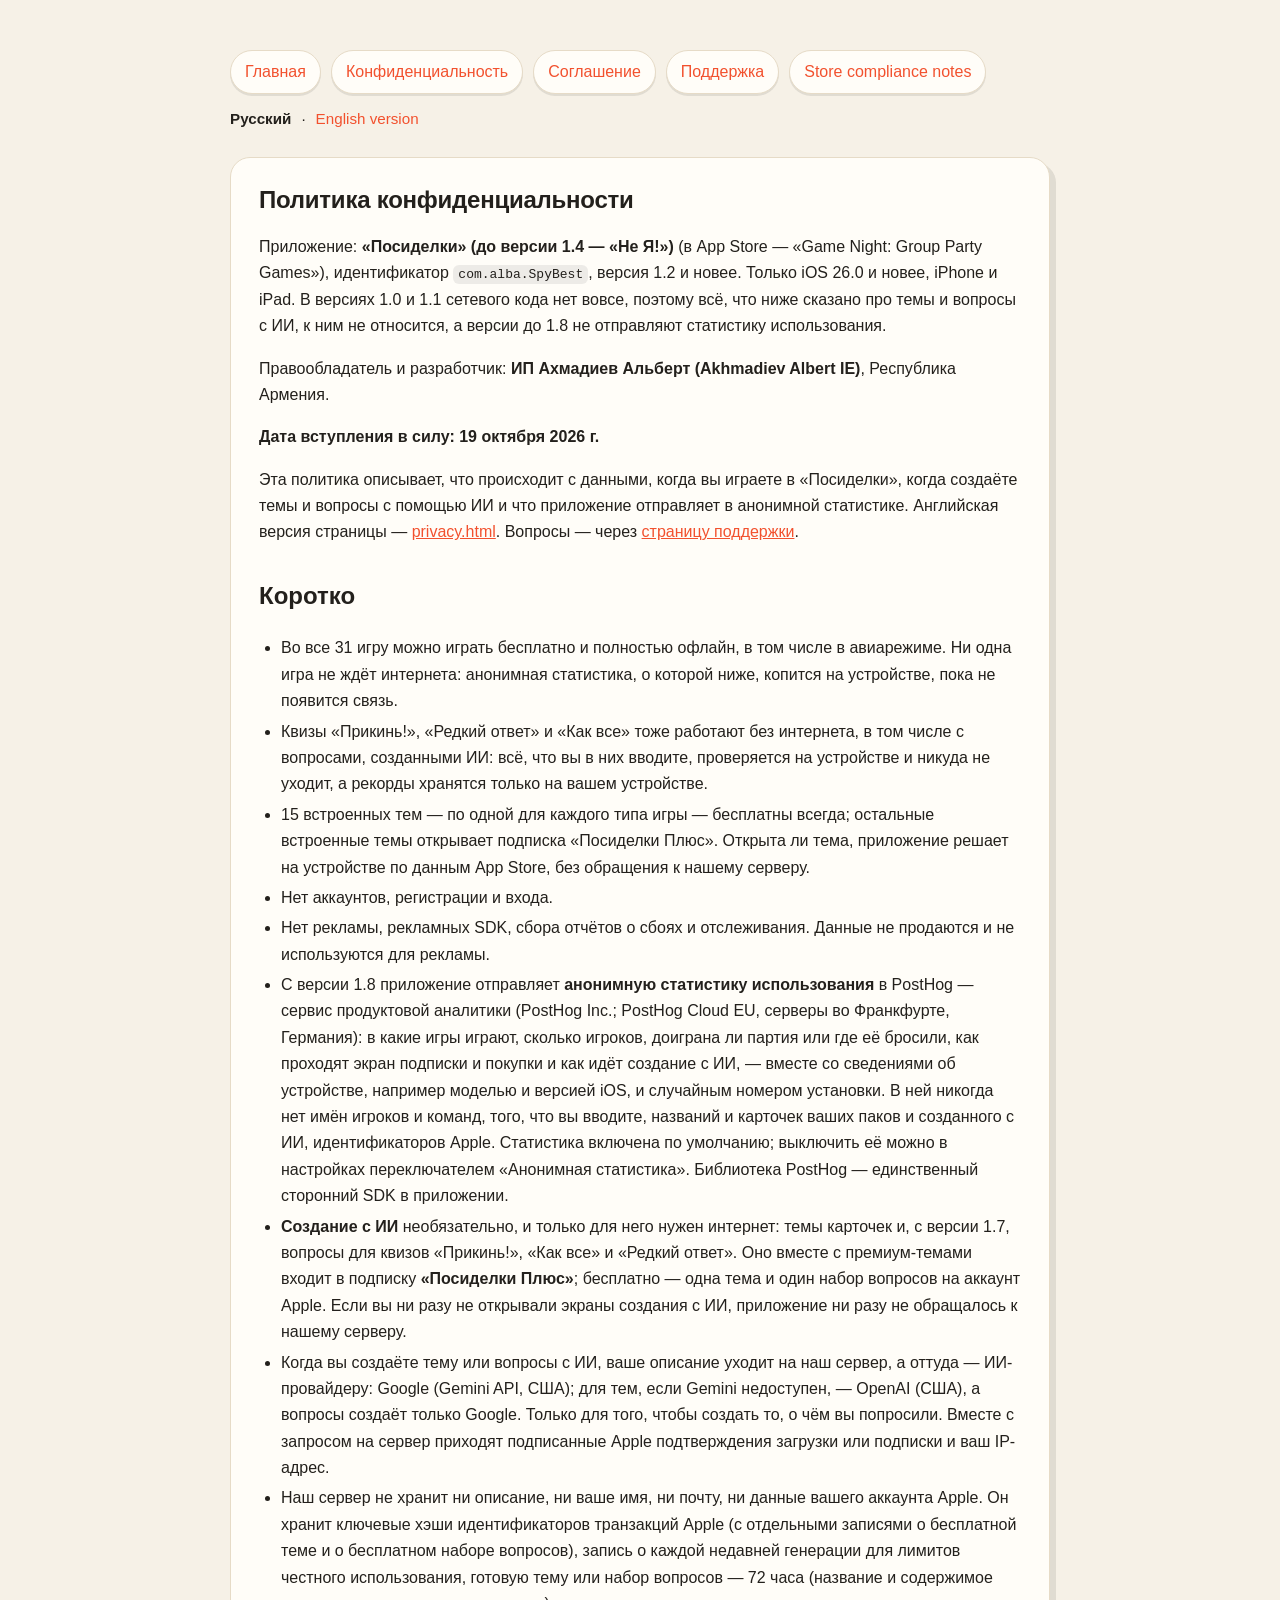
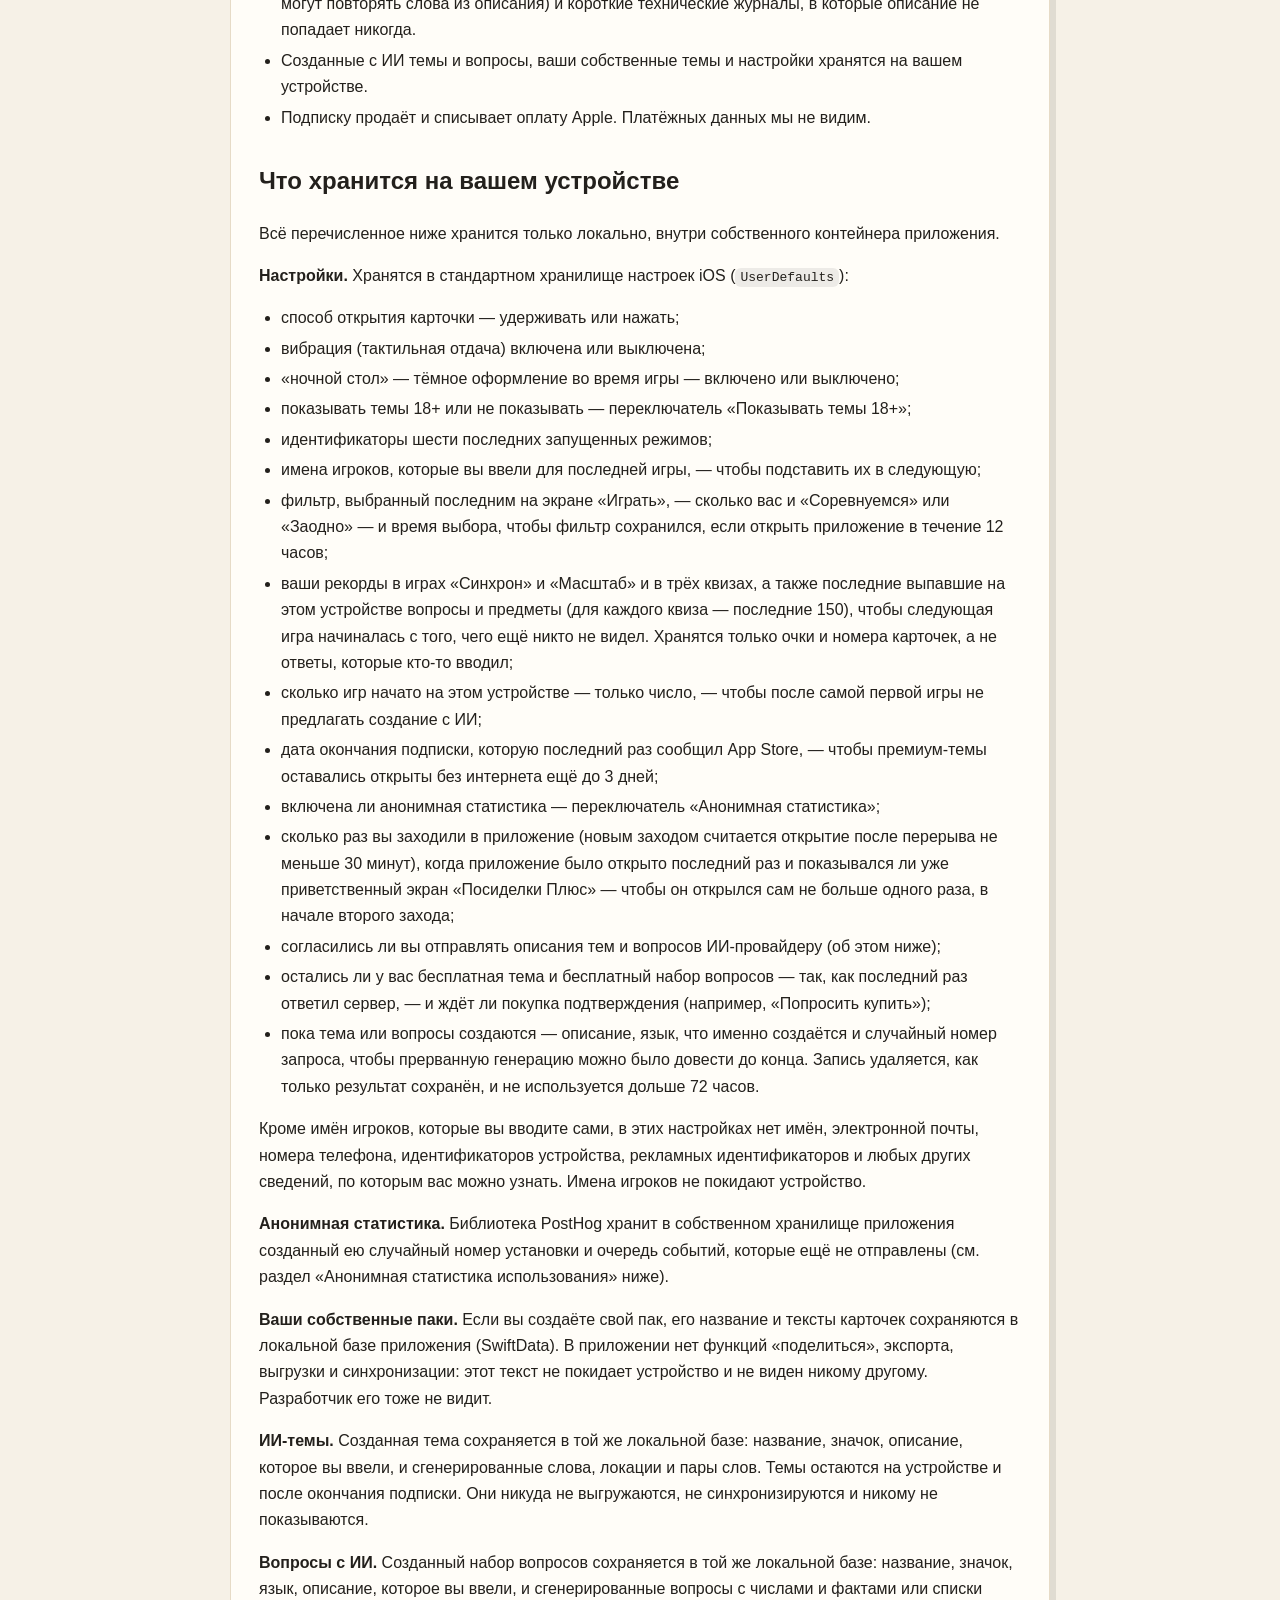
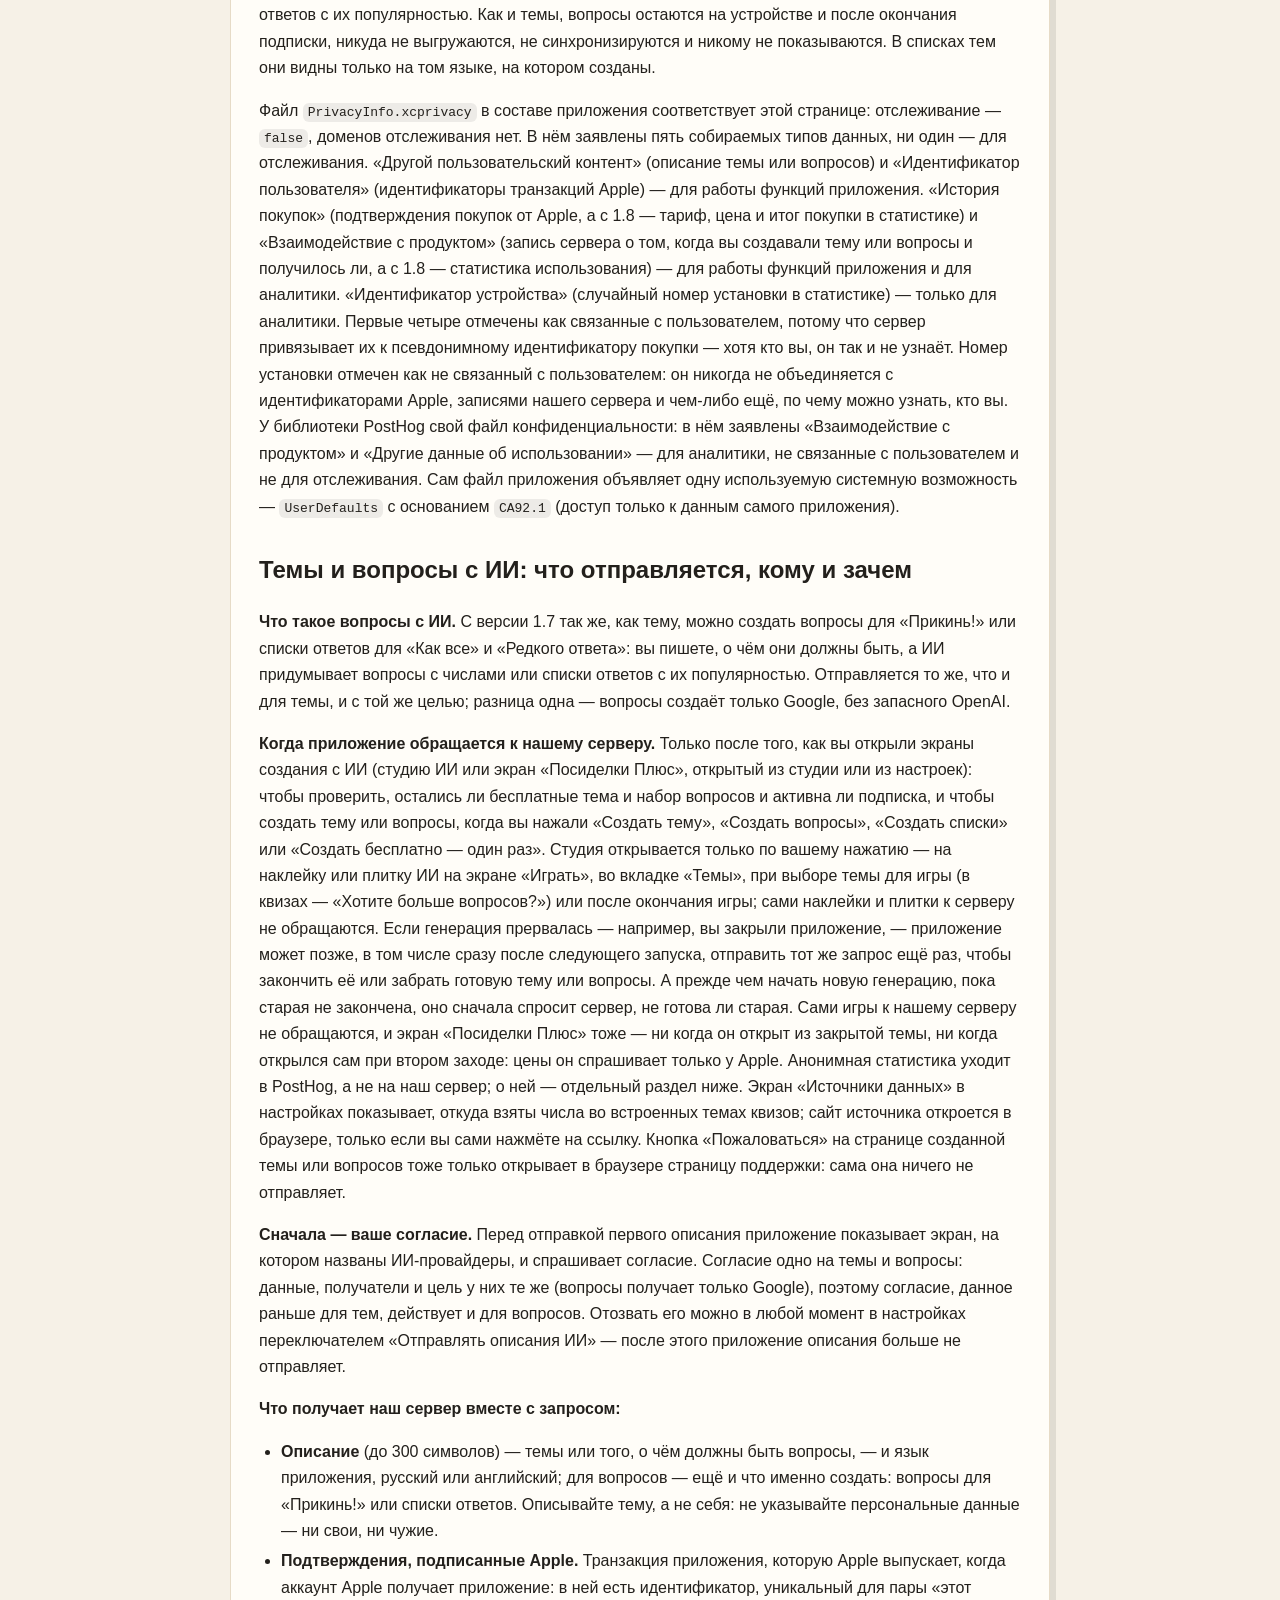
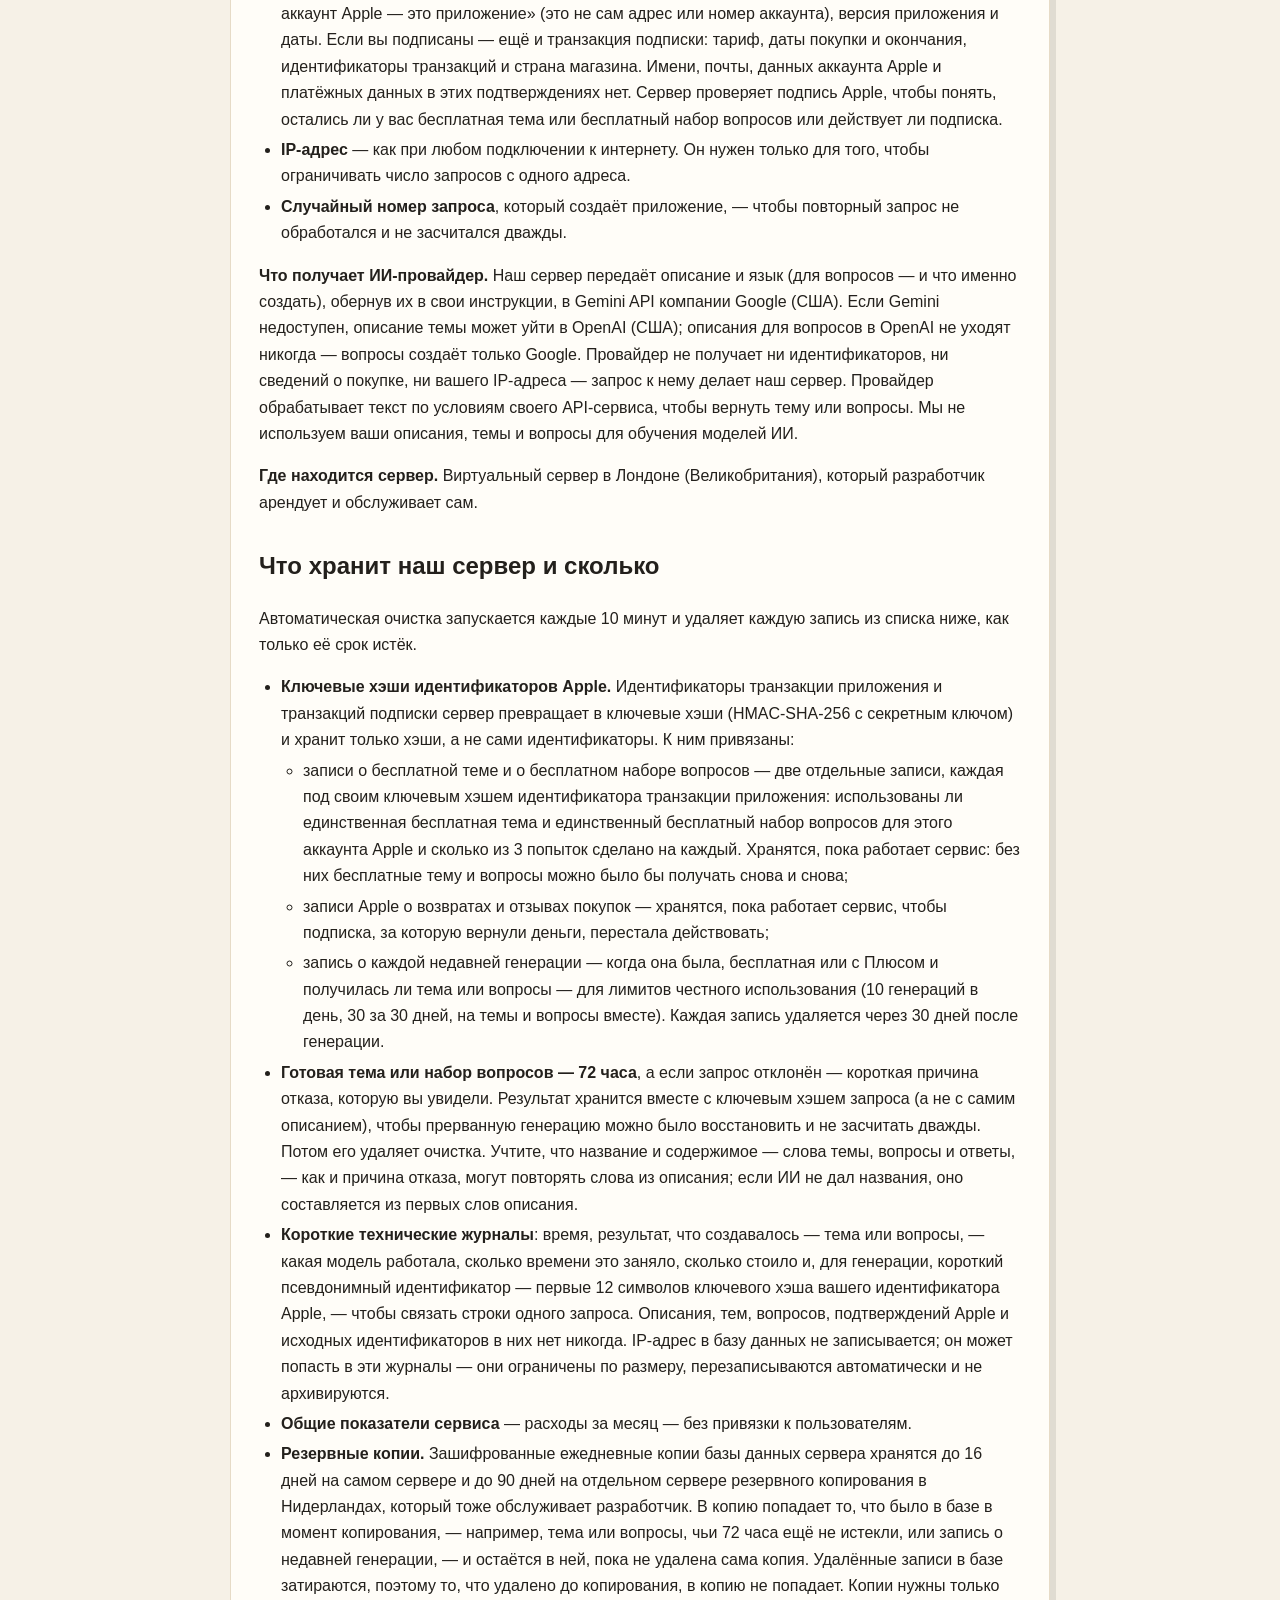
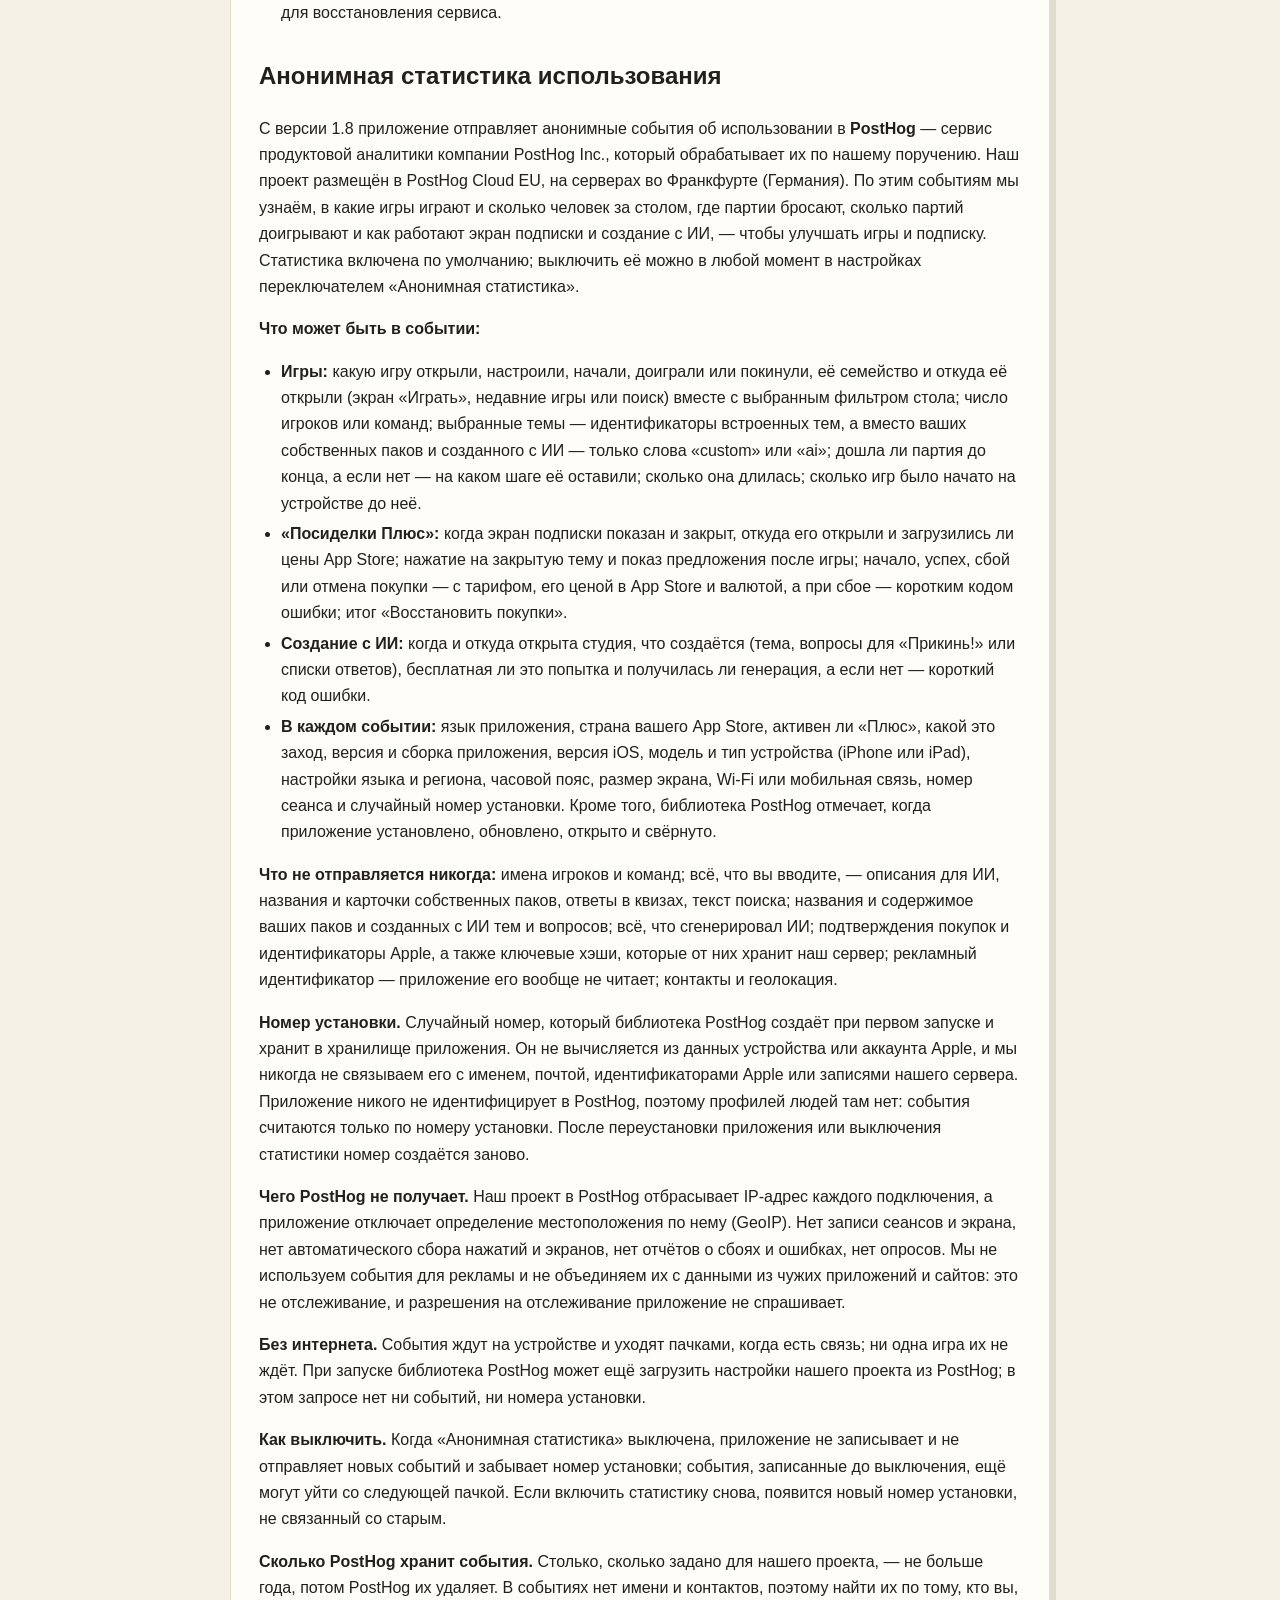
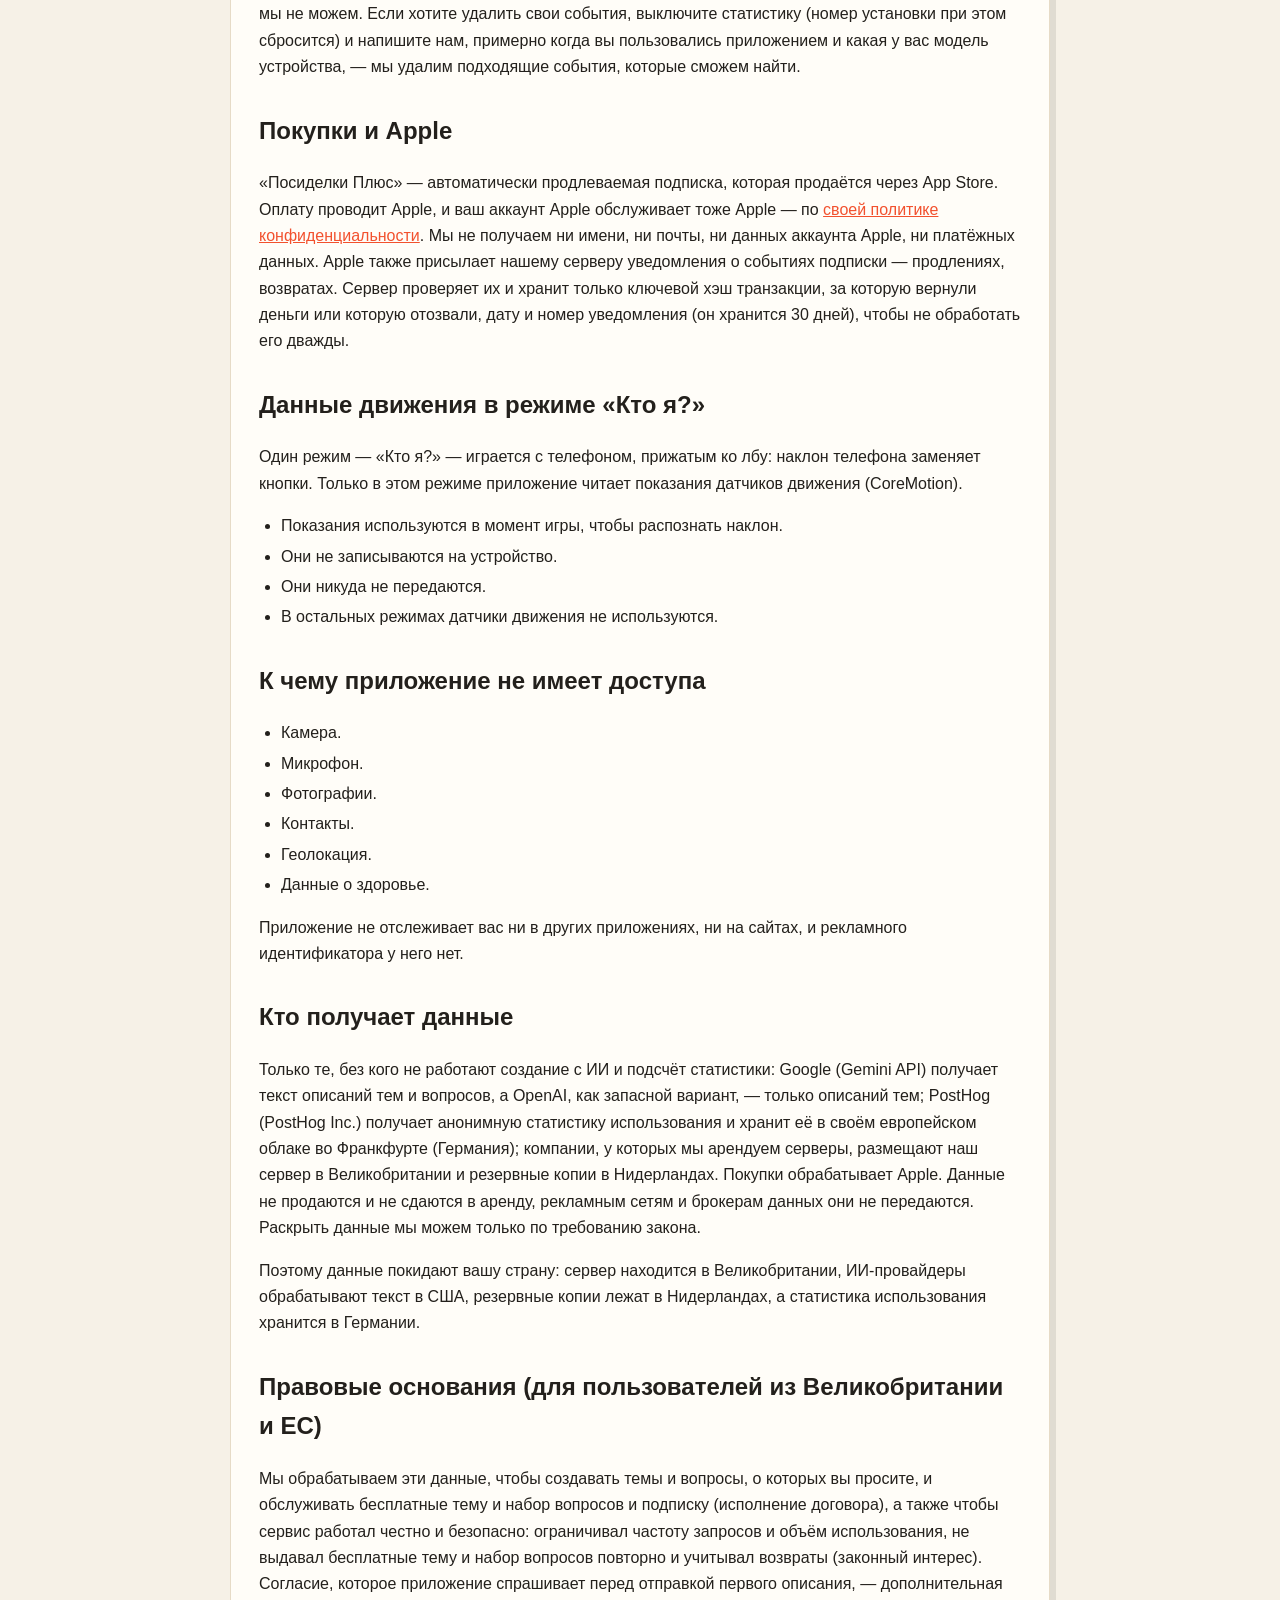
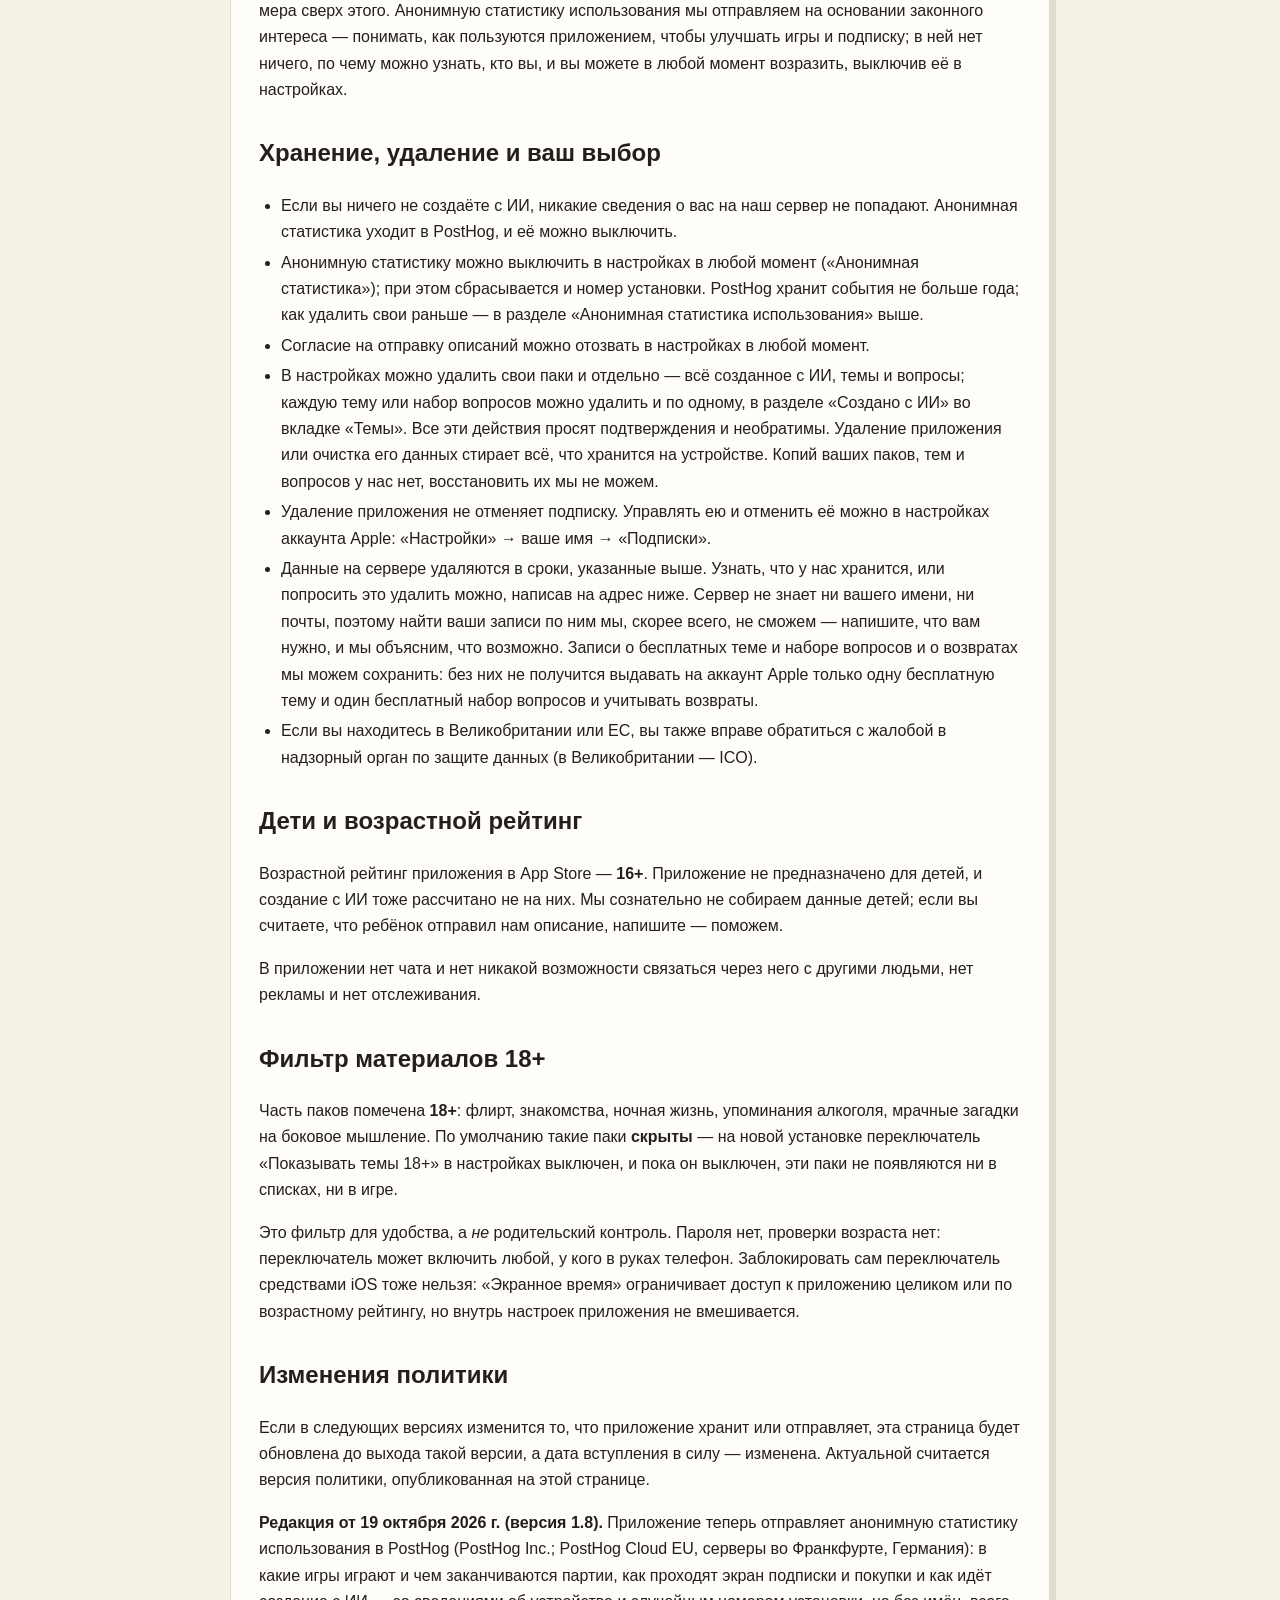
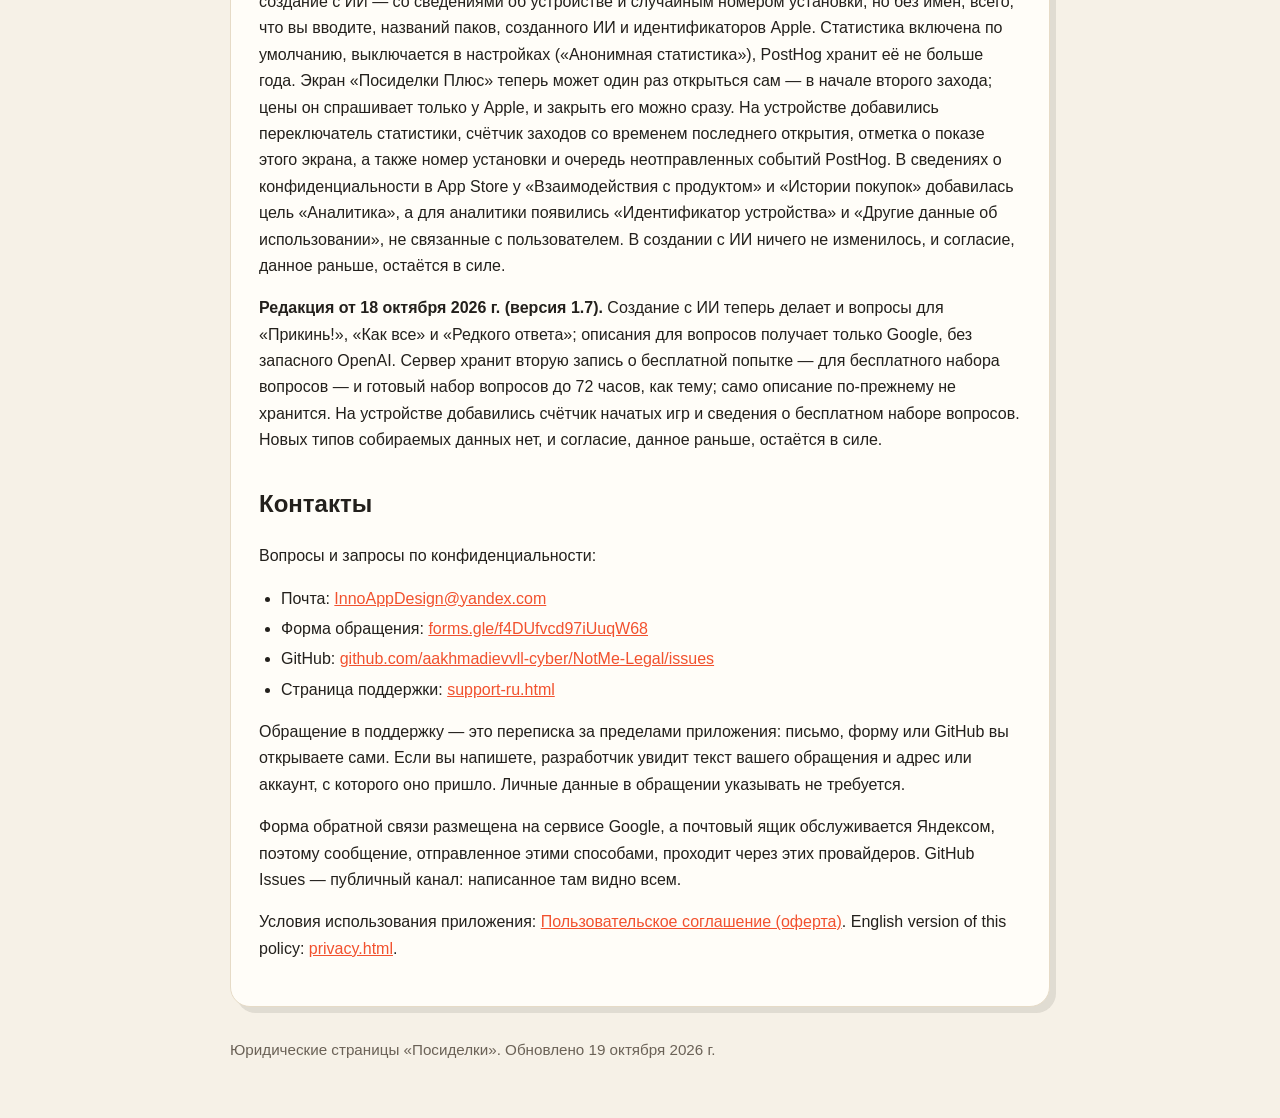
==== commit 77f043ad: "docs: name Other Usage Data with Device ID among the 1.8 App Privacy additions PostHog's bundled pri" ====
--- a/privacy-ru.html
+++ b/privacy-ru.html
@@ -195,7 +195,7 @@
 
 <p>Если в следующих версиях изменится то, что приложение хранит или отправляет, эта страница будет обновлена до выхода такой версии, а дата вступления в силу — изменена. Актуальной считается версия политики, опубликованная на этой странице.</p>
 
-<p><strong>Редакция от 19 октября 2026 г. (версия 1.8).</strong> Приложение теперь отправляет анонимную статистику использования в PostHog (PostHog Inc.; PostHog Cloud EU, серверы во Франкфурте, Германия): в какие игры играют и чем заканчиваются партии, как проходят экран подписки и покупки и как идёт создание с ИИ — со сведениями об устройстве и случайным номером установки, но без имён, всего, что вы вводите, названий паков, созданного ИИ и идентификаторов Apple. Статистика включена по умолчанию, выключается в настройках («Анонимная статистика»), PostHog хранит её не больше года. Экран «Посиделки Плюс» теперь может один раз открыться сам — в начале второго захода; цены он спрашивает только у Apple, и закрыть его можно сразу. На устройстве добавились переключатель статистики, счётчик заходов со временем последнего открытия, отметка о показе этого экрана, а также номер установки и очередь неотправленных событий PostHog. В сведениях о конфиденциальности в App Store у «Взаимодействия с продуктом» и «Истории покупок» добавилась цель «Аналитика», а также появился «Идентификатор устройства», не связанный с пользователем. В создании с ИИ ничего не изменилось, и согласие, данное раньше, остаётся в силе.</p>
+<p><strong>Редакция от 19 октября 2026 г. (версия 1.8).</strong> Приложение теперь отправляет анонимную статистику использования в PostHog (PostHog Inc.; PostHog Cloud EU, серверы во Франкфурте, Германия): в какие игры играют и чем заканчиваются партии, как проходят экран подписки и покупки и как идёт создание с ИИ — со сведениями об устройстве и случайным номером установки, но без имён, всего, что вы вводите, названий паков, созданного ИИ и идентификаторов Apple. Статистика включена по умолчанию, выключается в настройках («Анонимная статистика»), PostHog хранит её не больше года. Экран «Посиделки Плюс» теперь может один раз открыться сам — в начале второго захода; цены он спрашивает только у Apple, и закрыть его можно сразу. На устройстве добавились переключатель статистики, счётчик заходов со временем последнего открытия, отметка о показе этого экрана, а также номер установки и очередь неотправленных событий PostHog. В сведениях о конфиденциальности в App Store у «Взаимодействия с продуктом» и «Истории покупок» добавилась цель «Аналитика», а для аналитики появились «Идентификатор устройства» и «Другие данные об использовании», не связанные с пользователем. В создании с ИИ ничего не изменилось, и согласие, данное раньше, остаётся в силе.</p>
 
 <p><strong>Редакция от 18 октября 2026 г. (версия 1.7).</strong> Создание с ИИ теперь делает и вопросы для «Прикинь!», «Как все» и «Редкого ответа»; описания для вопросов получает только Google, без запасного OpenAI. Сервер хранит вторую запись о бесплатной попытке — для бесплатного набора вопросов — и готовый набор вопросов до 72 часов, как тему; само описание по-прежнему не хранится. На устройстве добавились счётчик начатых игр и сведения о бесплатном наборе вопросов. Новых типов собираемых данных нет, и согласие, данное раньше, остаётся в силе.</p>
 
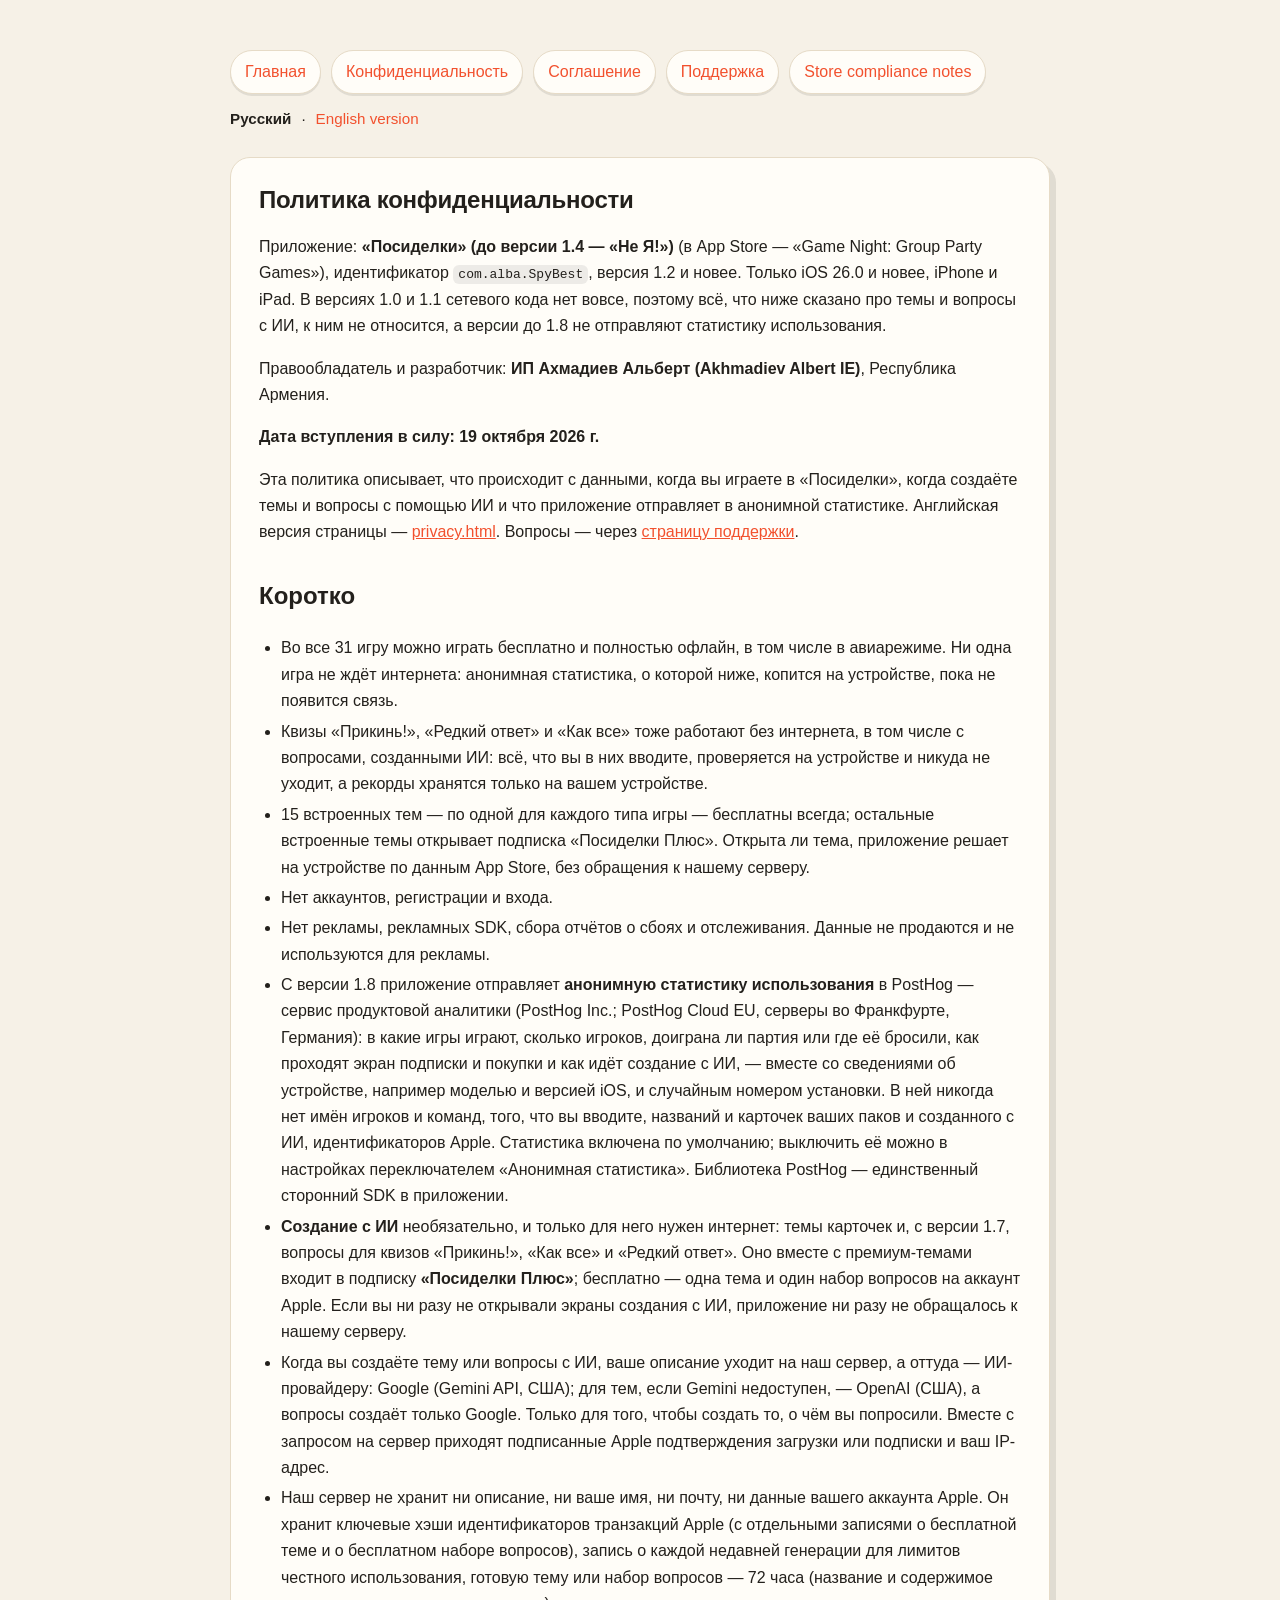
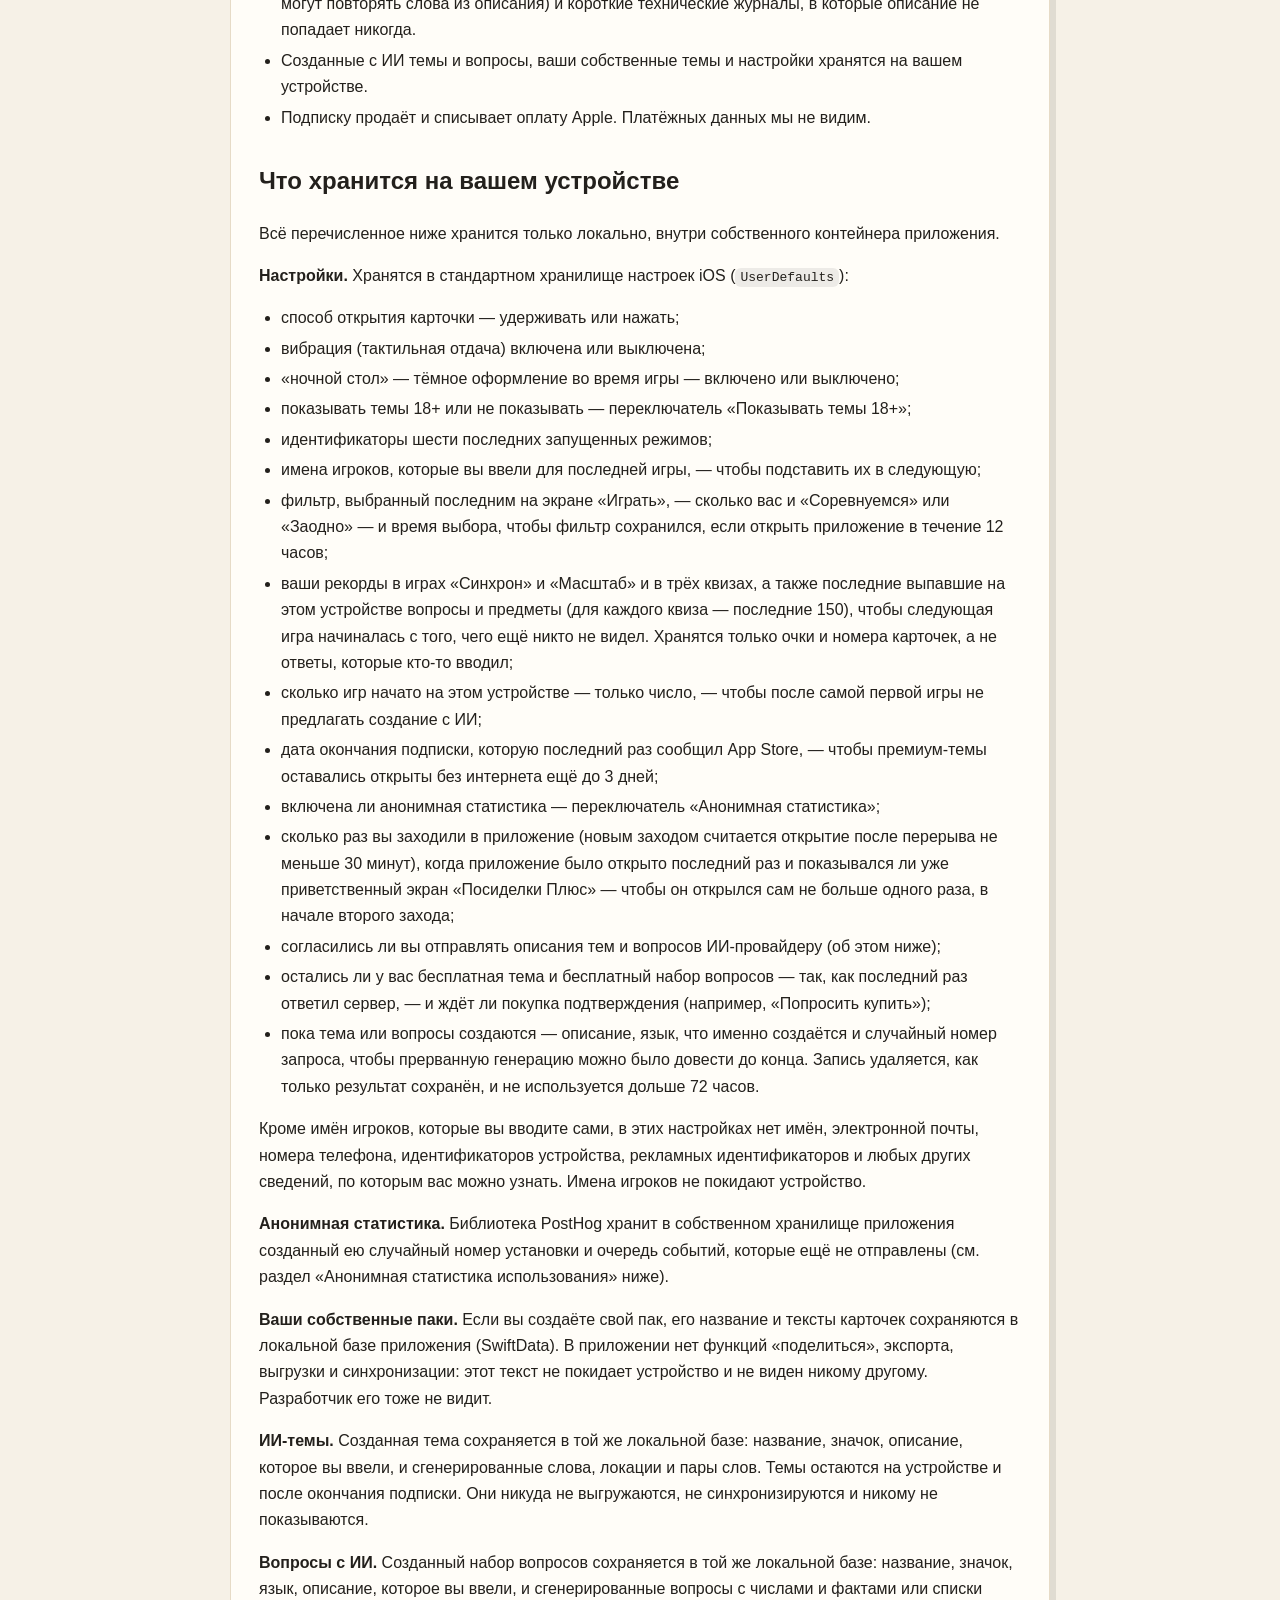
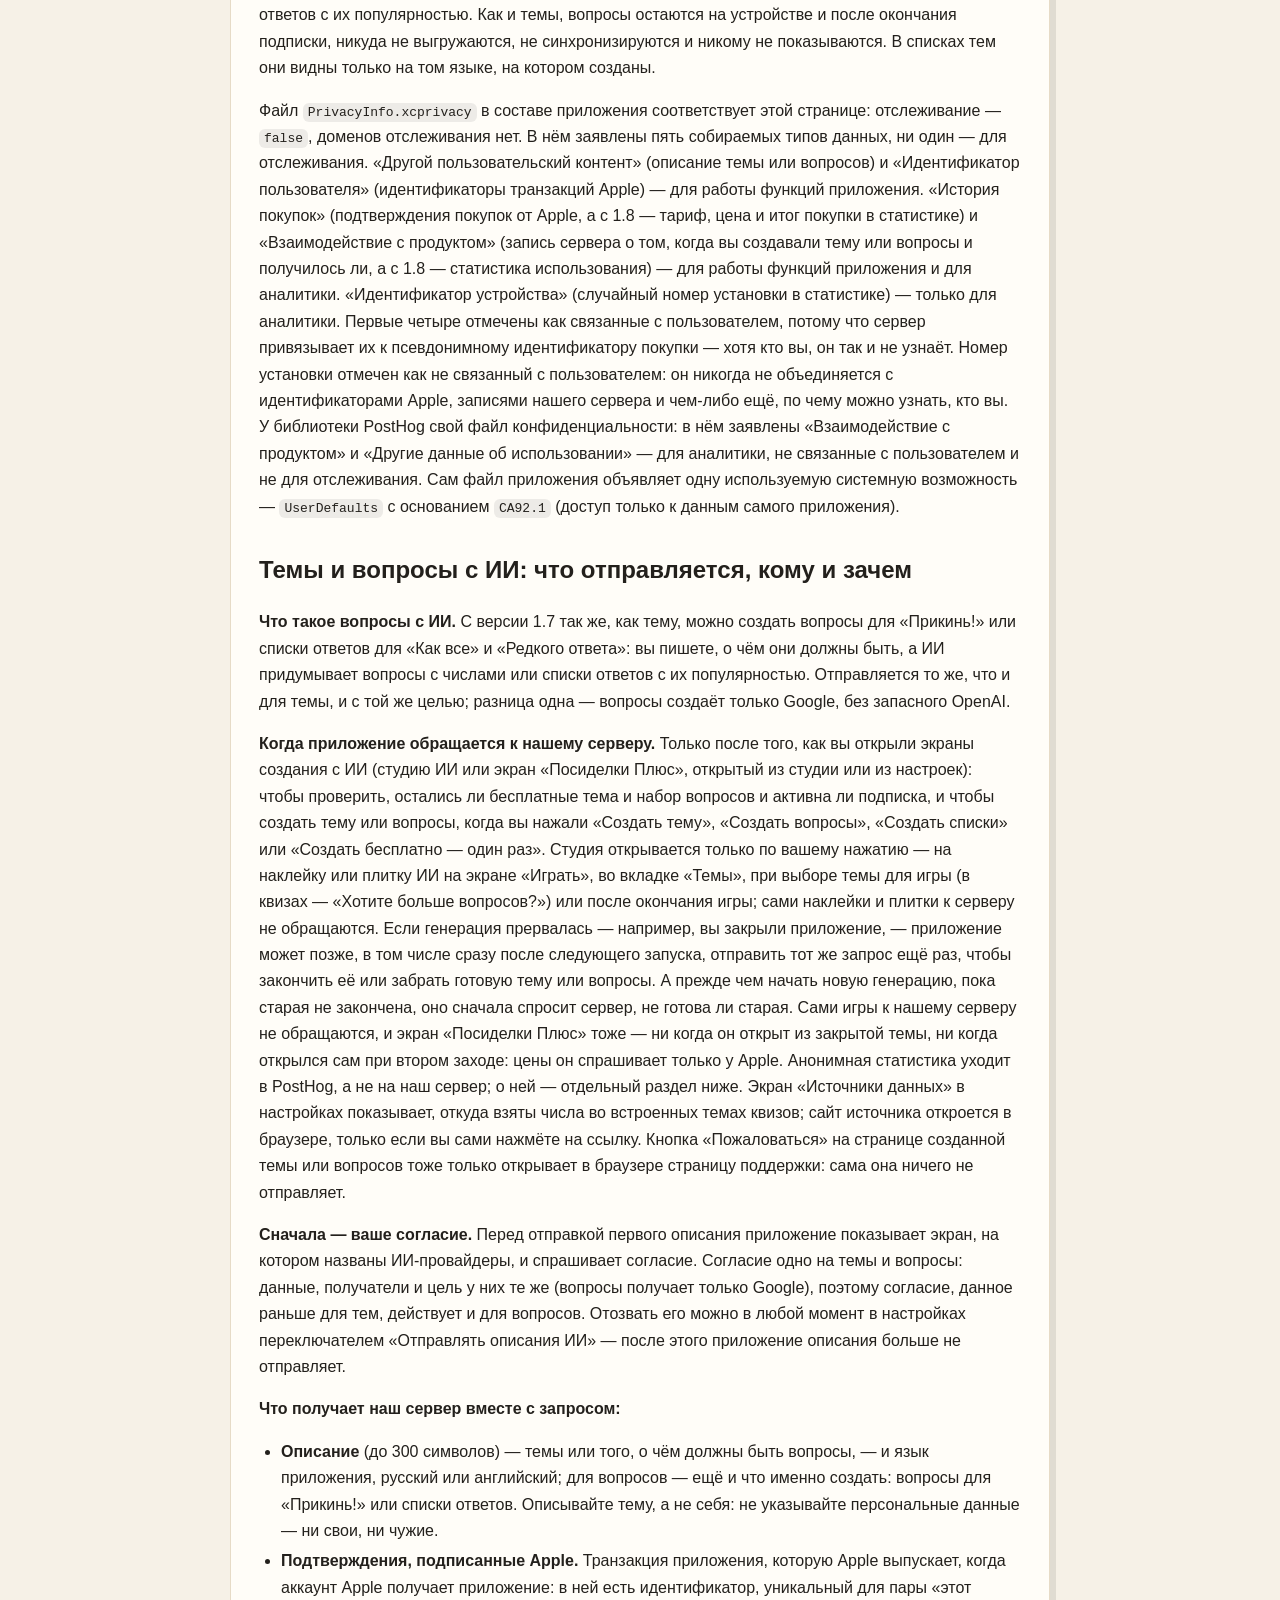
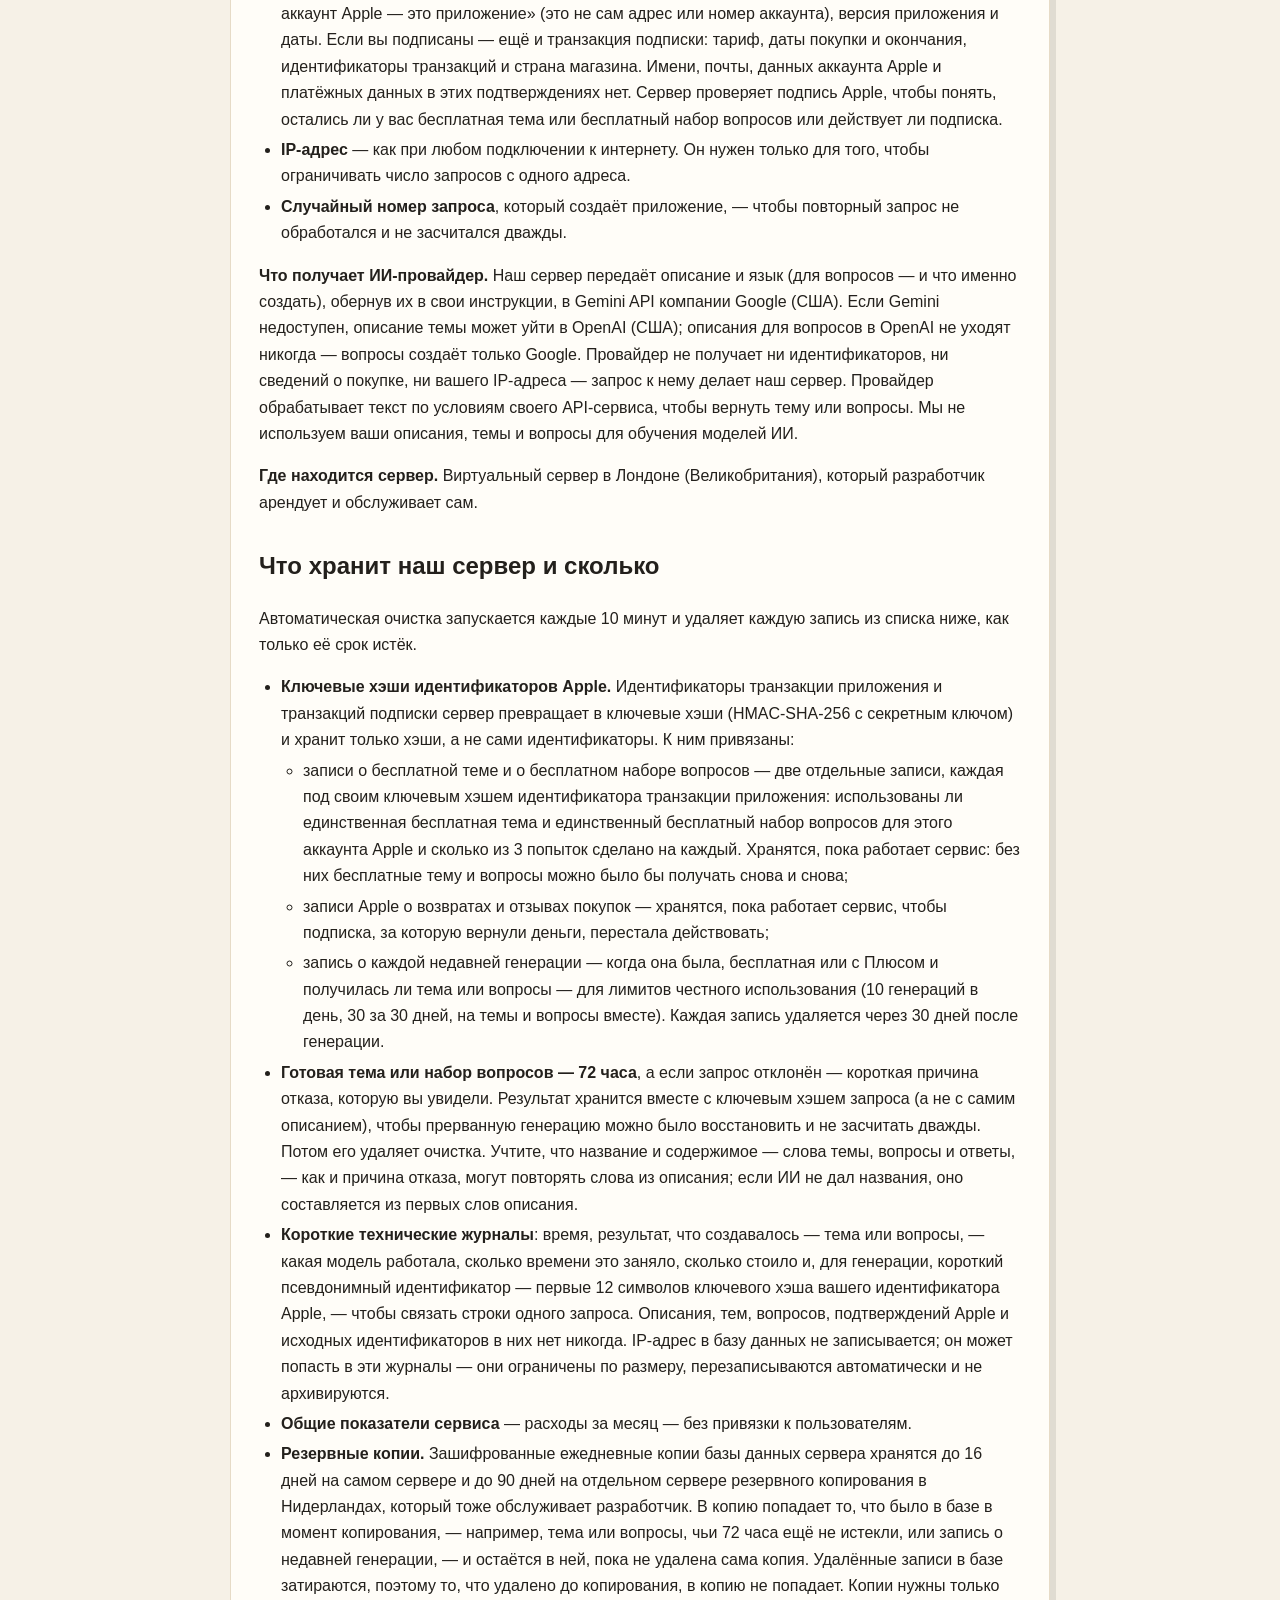
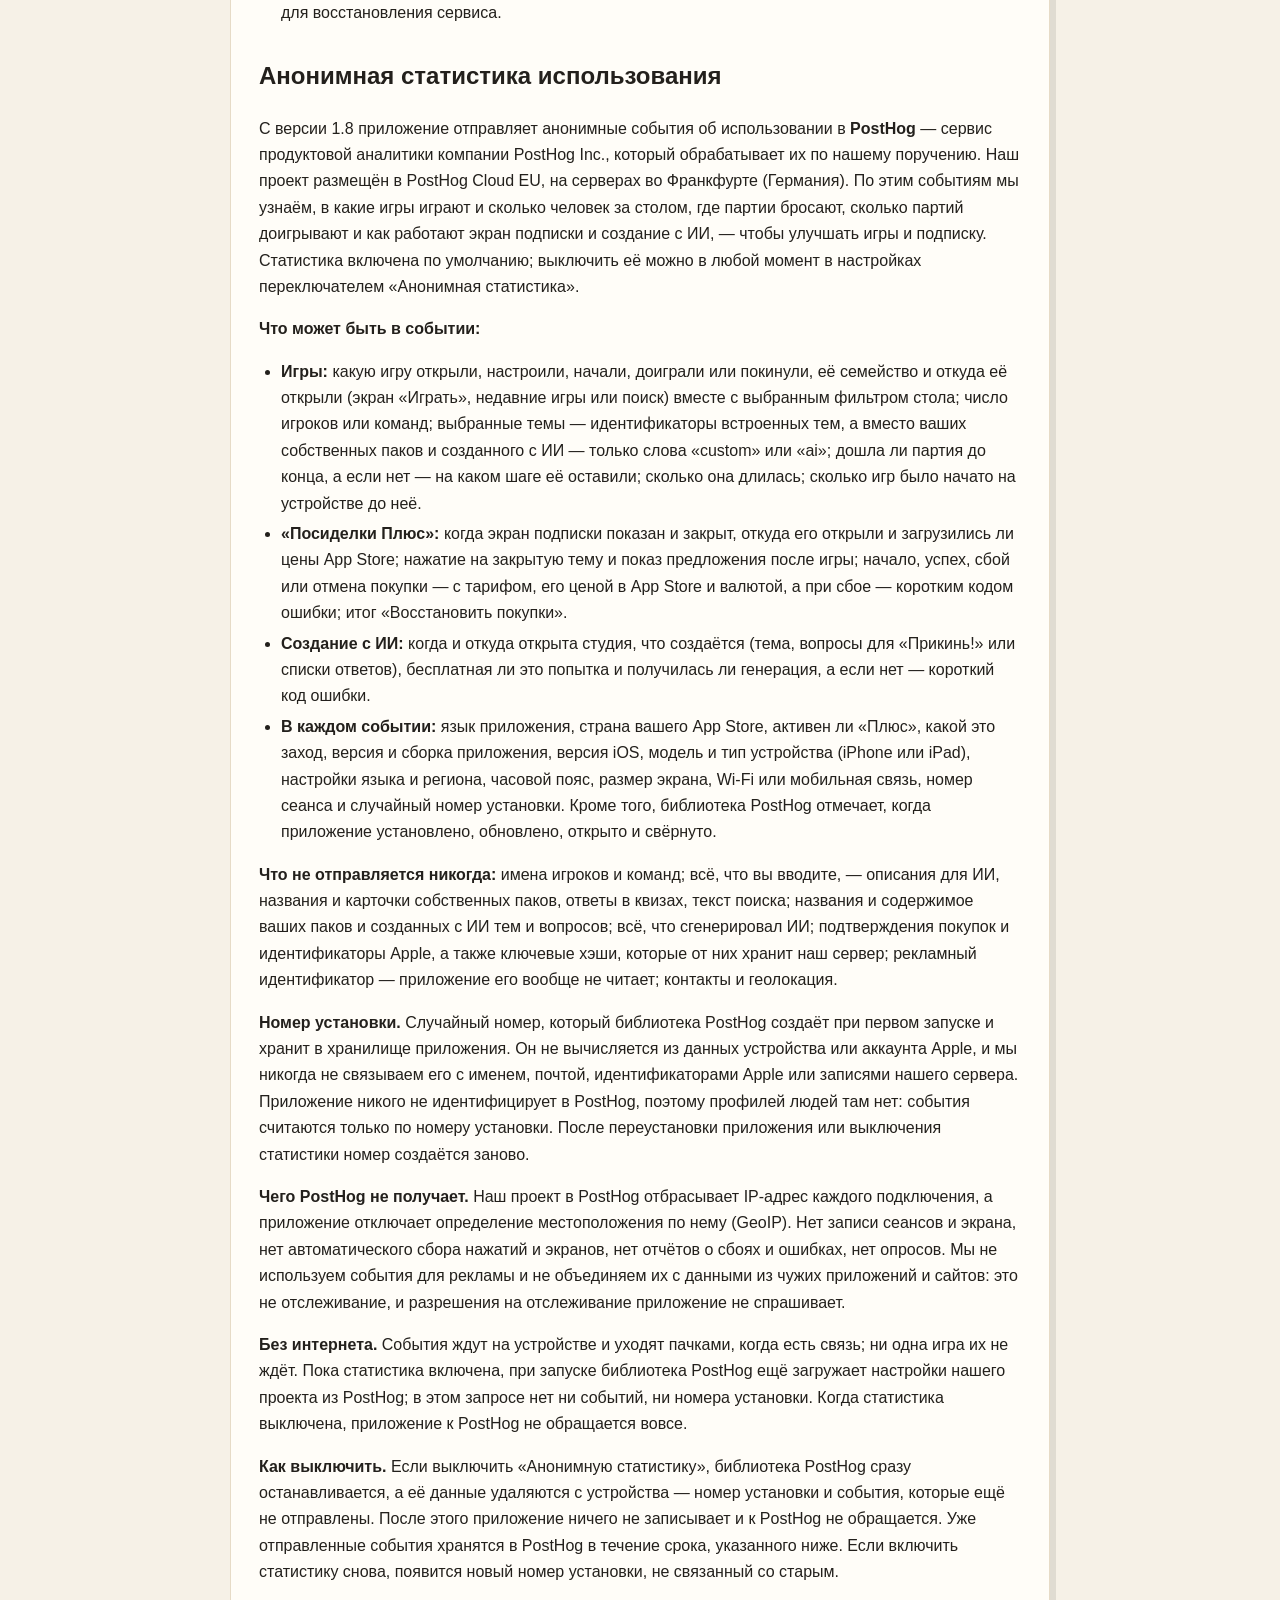
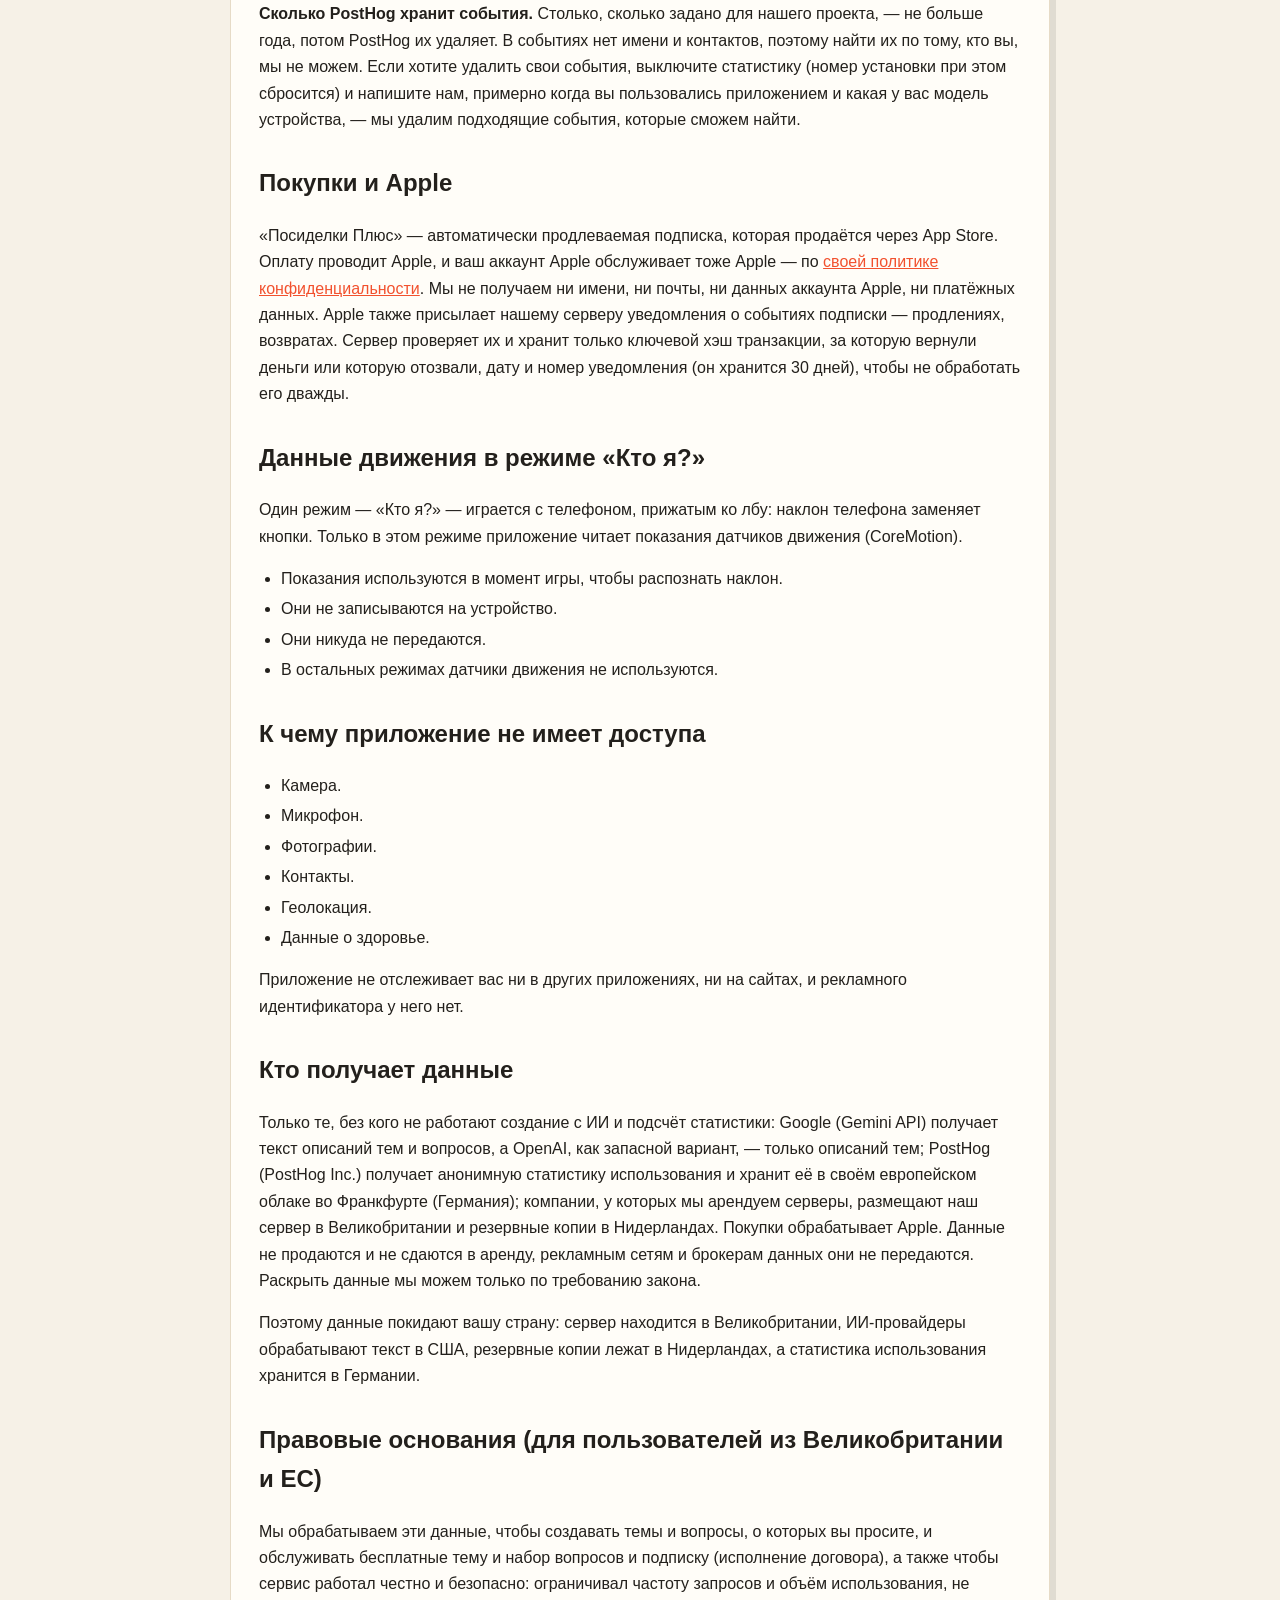
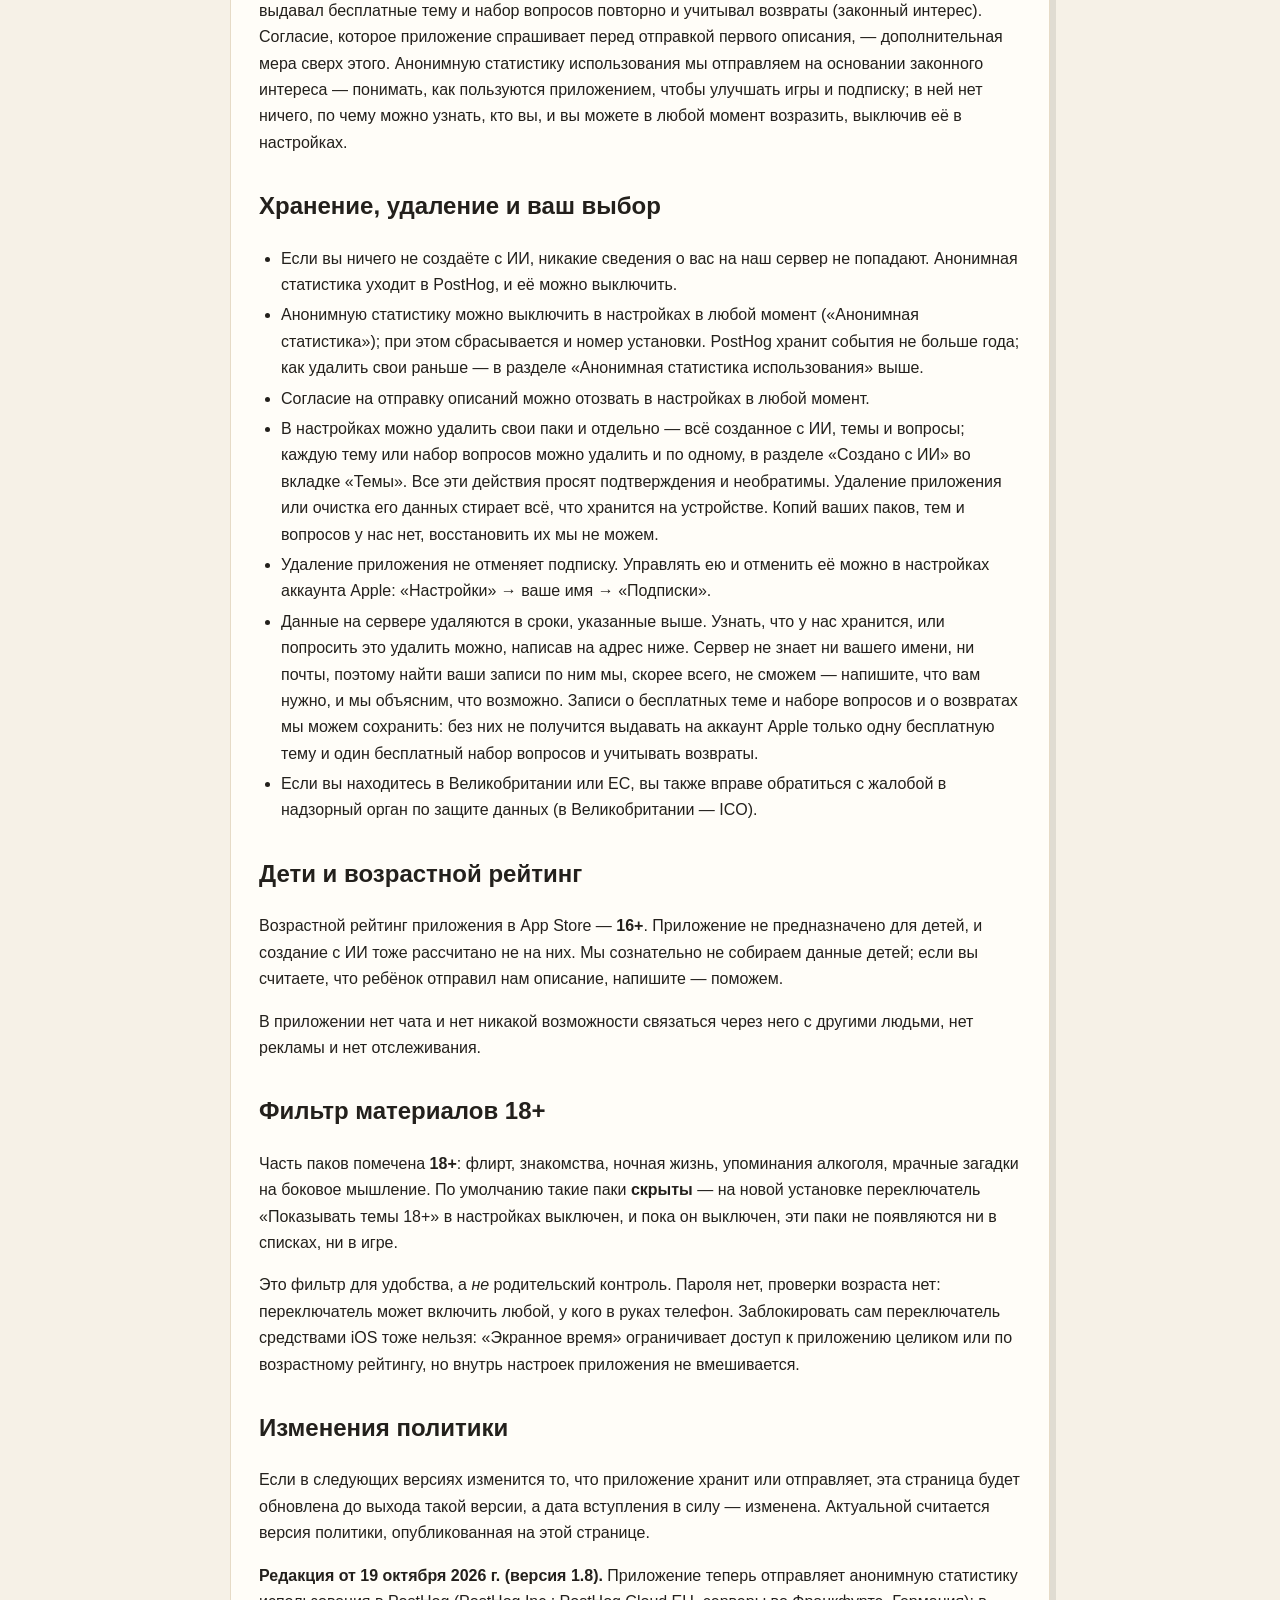
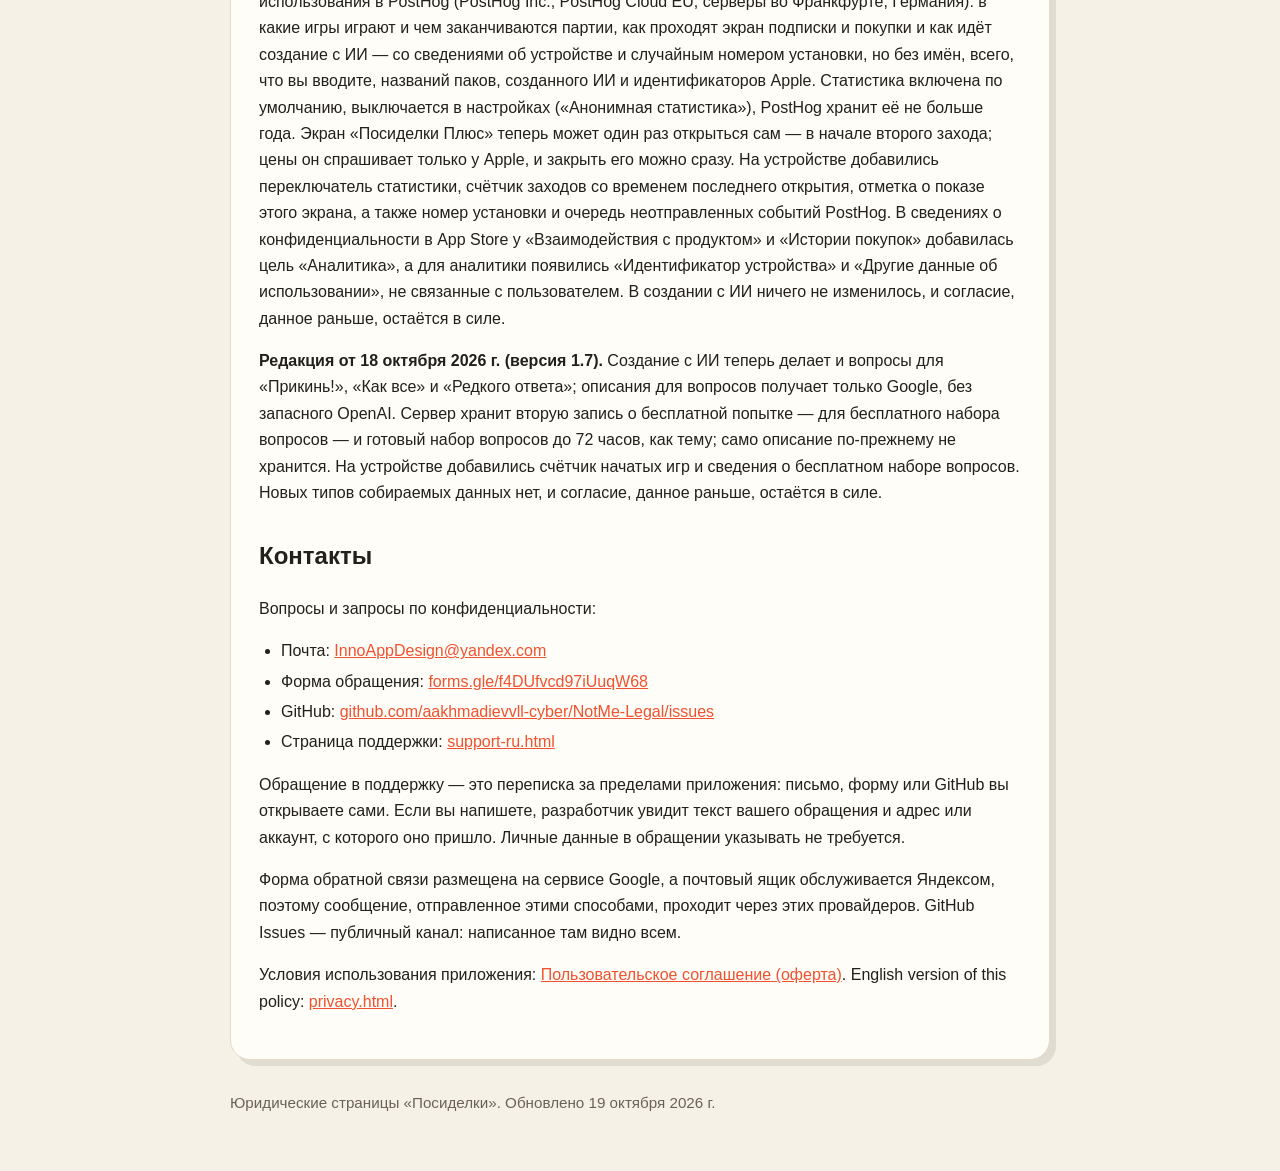
==== commit a1b7d351: "docs: statistics off means no PostHog contact and a deleted install id; rage clicks and push hooks o" ====
--- a/privacy-ru.html
+++ b/privacy-ru.html
@@ -123,9 +123,9 @@
 
 <p><strong>Чего PostHog не получает.</strong> Наш проект в PostHog отбрасывает IP-адрес каждого подключения, а приложение отключает определение местоположения по нему (GeoIP). Нет записи сеансов и экрана, нет автоматического сбора нажатий и экранов, нет отчётов о сбоях и ошибках, нет опросов. Мы не используем события для рекламы и не объединяем их с данными из чужих приложений и сайтов: это не отслеживание, и разрешения на отслеживание приложение не спрашивает.</p>
 
-<p><strong>Без интернета.</strong> События ждут на устройстве и уходят пачками, когда есть связь; ни одна игра их не ждёт. При запуске библиотека PostHog может ещё загрузить настройки нашего проекта из PostHog; в этом запросе нет ни событий, ни номера установки.</p>
-
-<p><strong>Как выключить.</strong> Когда «Анонимная статистика» выключена, приложение не записывает и не отправляет новых событий и забывает номер установки; события, записанные до выключения, ещё могут уйти со следующей пачкой. Если включить статистику снова, появится новый номер установки, не связанный со старым.</p>
+<p><strong>Без интернета.</strong> События ждут на устройстве и уходят пачками, когда есть связь; ни одна игра их не ждёт. Пока статистика включена, при запуске библиотека PostHog ещё загружает настройки нашего проекта из PostHog; в этом запросе нет ни событий, ни номера установки. Когда статистика выключена, приложение к PostHog не обращается вовсе.</p>
+
+<p><strong>Как выключить.</strong> Если выключить «Анонимную статистику», библиотека PostHog сразу останавливается, а её данные удаляются с устройства — номер установки и события, которые ещё не отправлены. После этого приложение ничего не записывает и к PostHog не обращается. Уже отправленные события хранятся в PostHog в течение срока, указанного ниже. Если включить статистику снова, появится новый номер установки, не связанный со старым.</p>
 
 <p><strong>Сколько PostHog хранит события.</strong> Столько, сколько задано для нашего проекта, — не больше года, потом PostHog их удаляет. В событиях нет имени и контактов, поэтому найти их по тому, кто вы, мы не можем. Если хотите удалить свои события, выключите статистику (номер установки при этом сбросится) и напишите нам, примерно когда вы пользовались приложением и какая у вас модель устройства, — мы удалим подходящие события, которые сможем найти.</p>
 
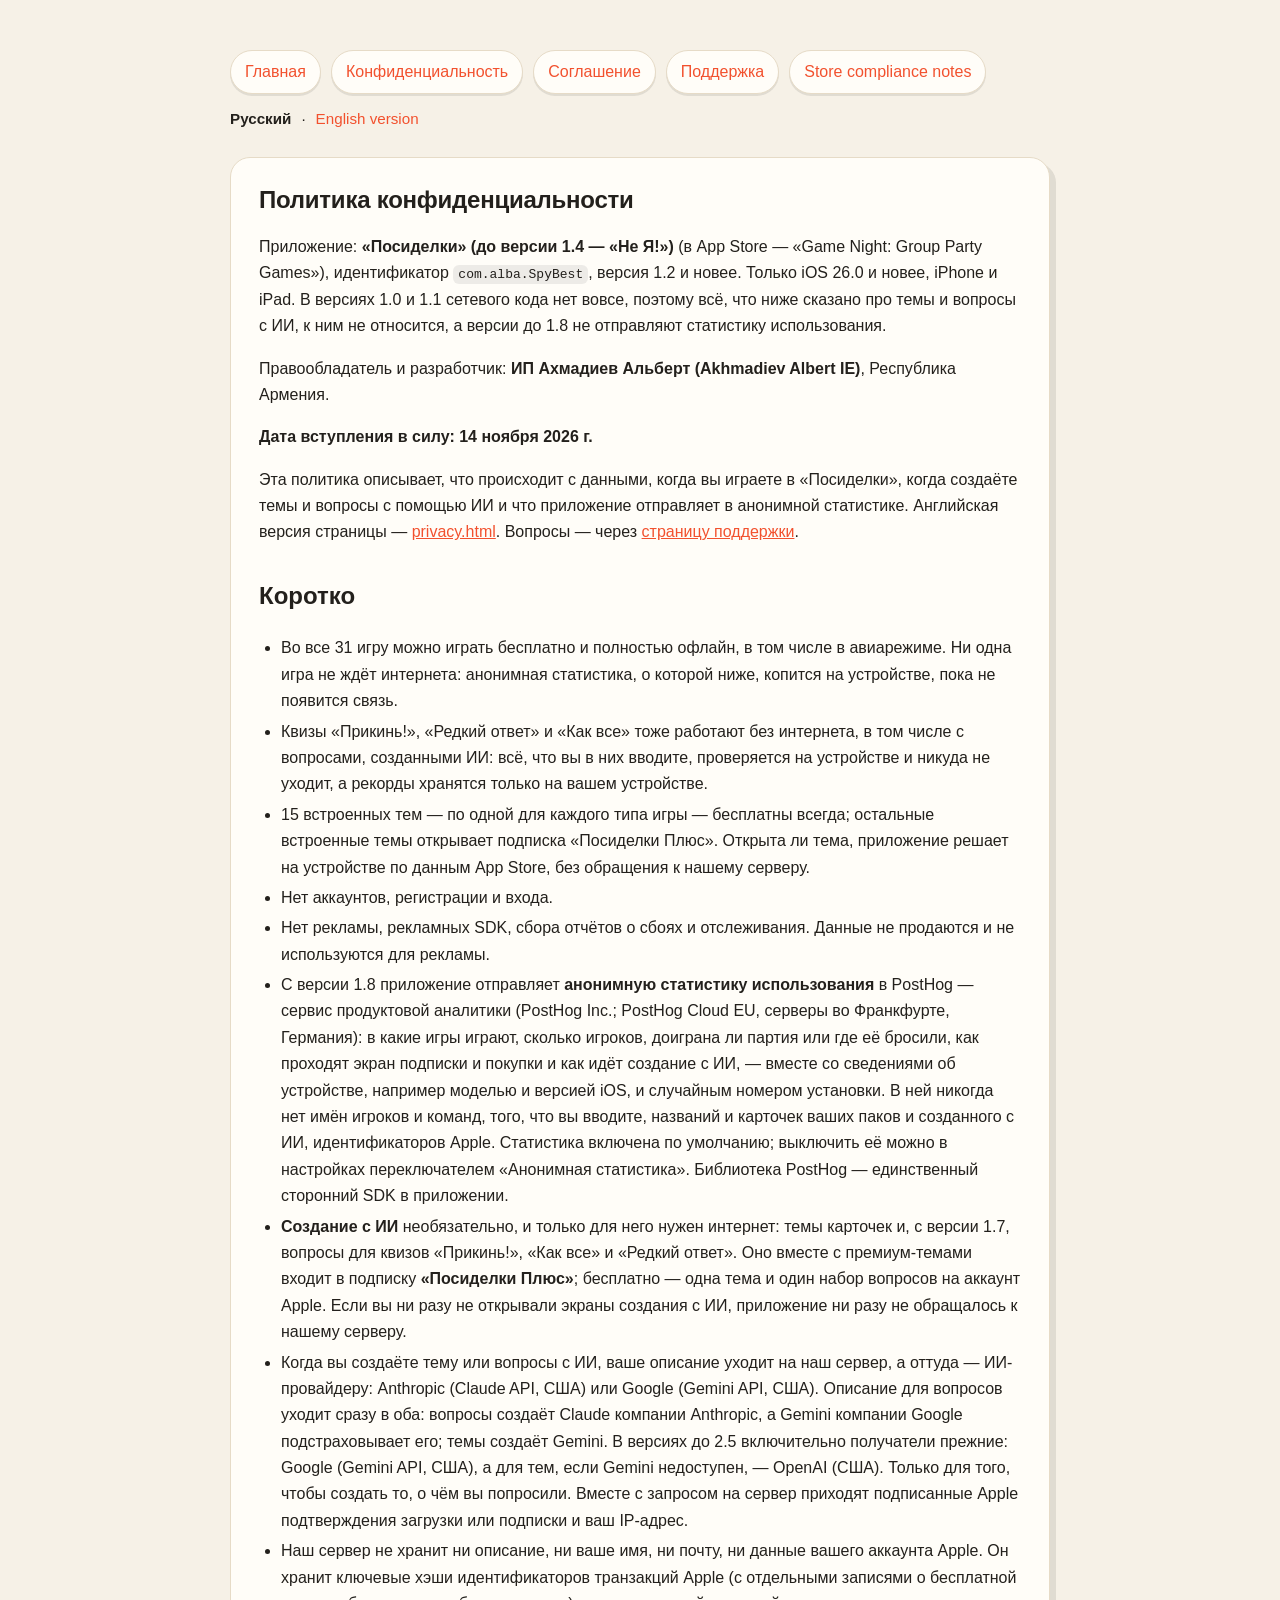
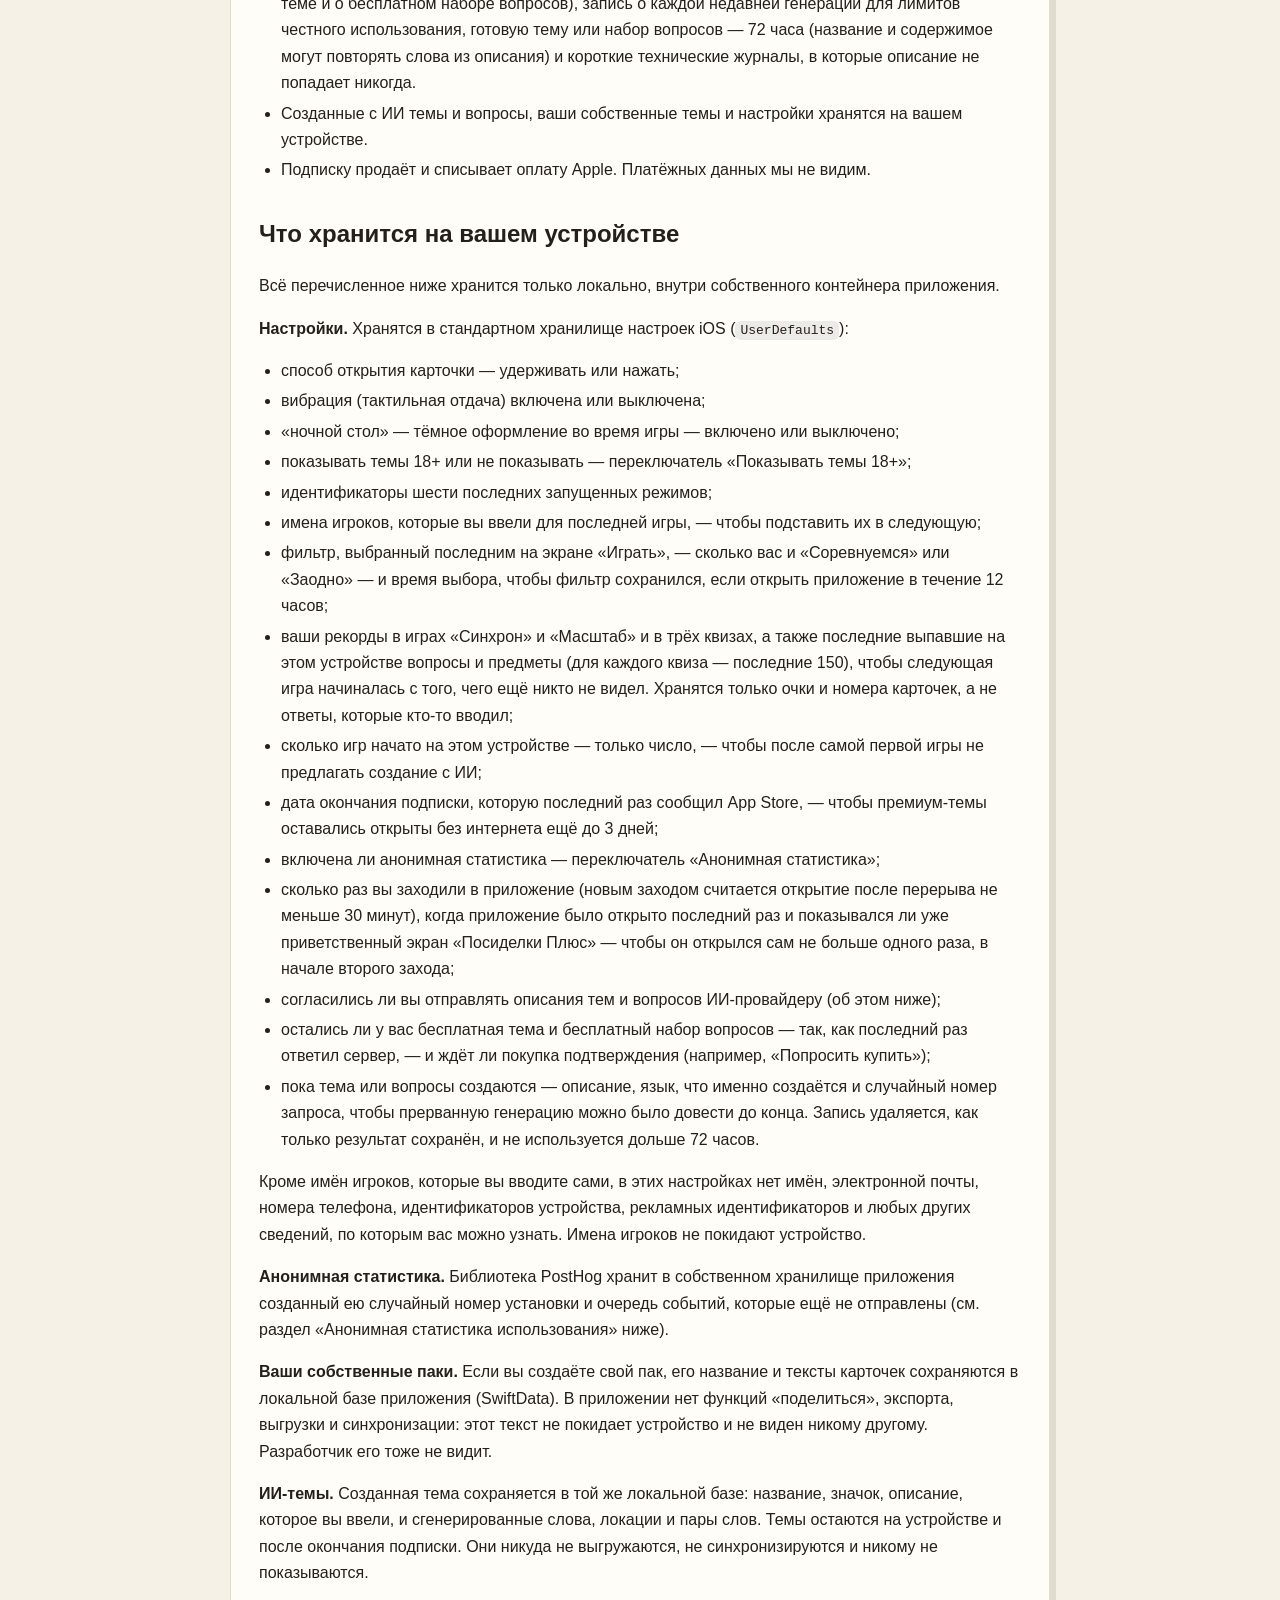
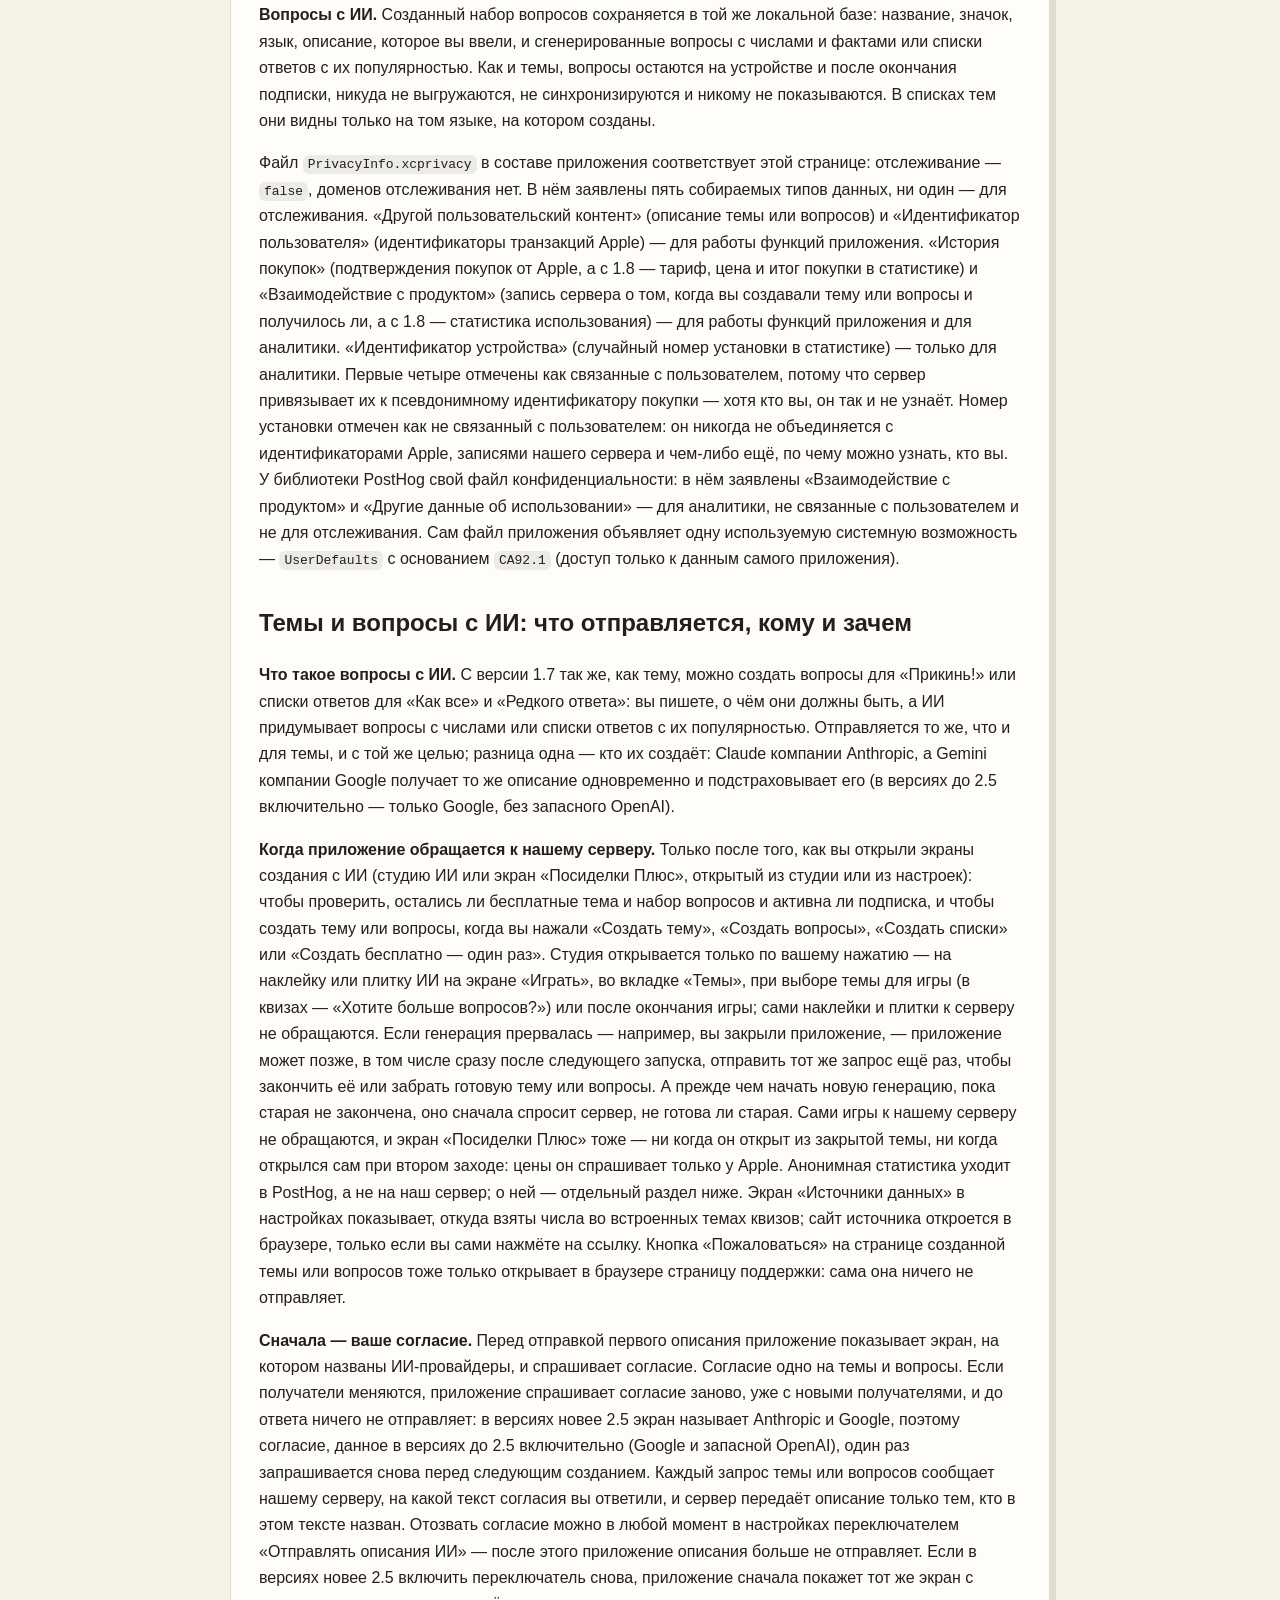
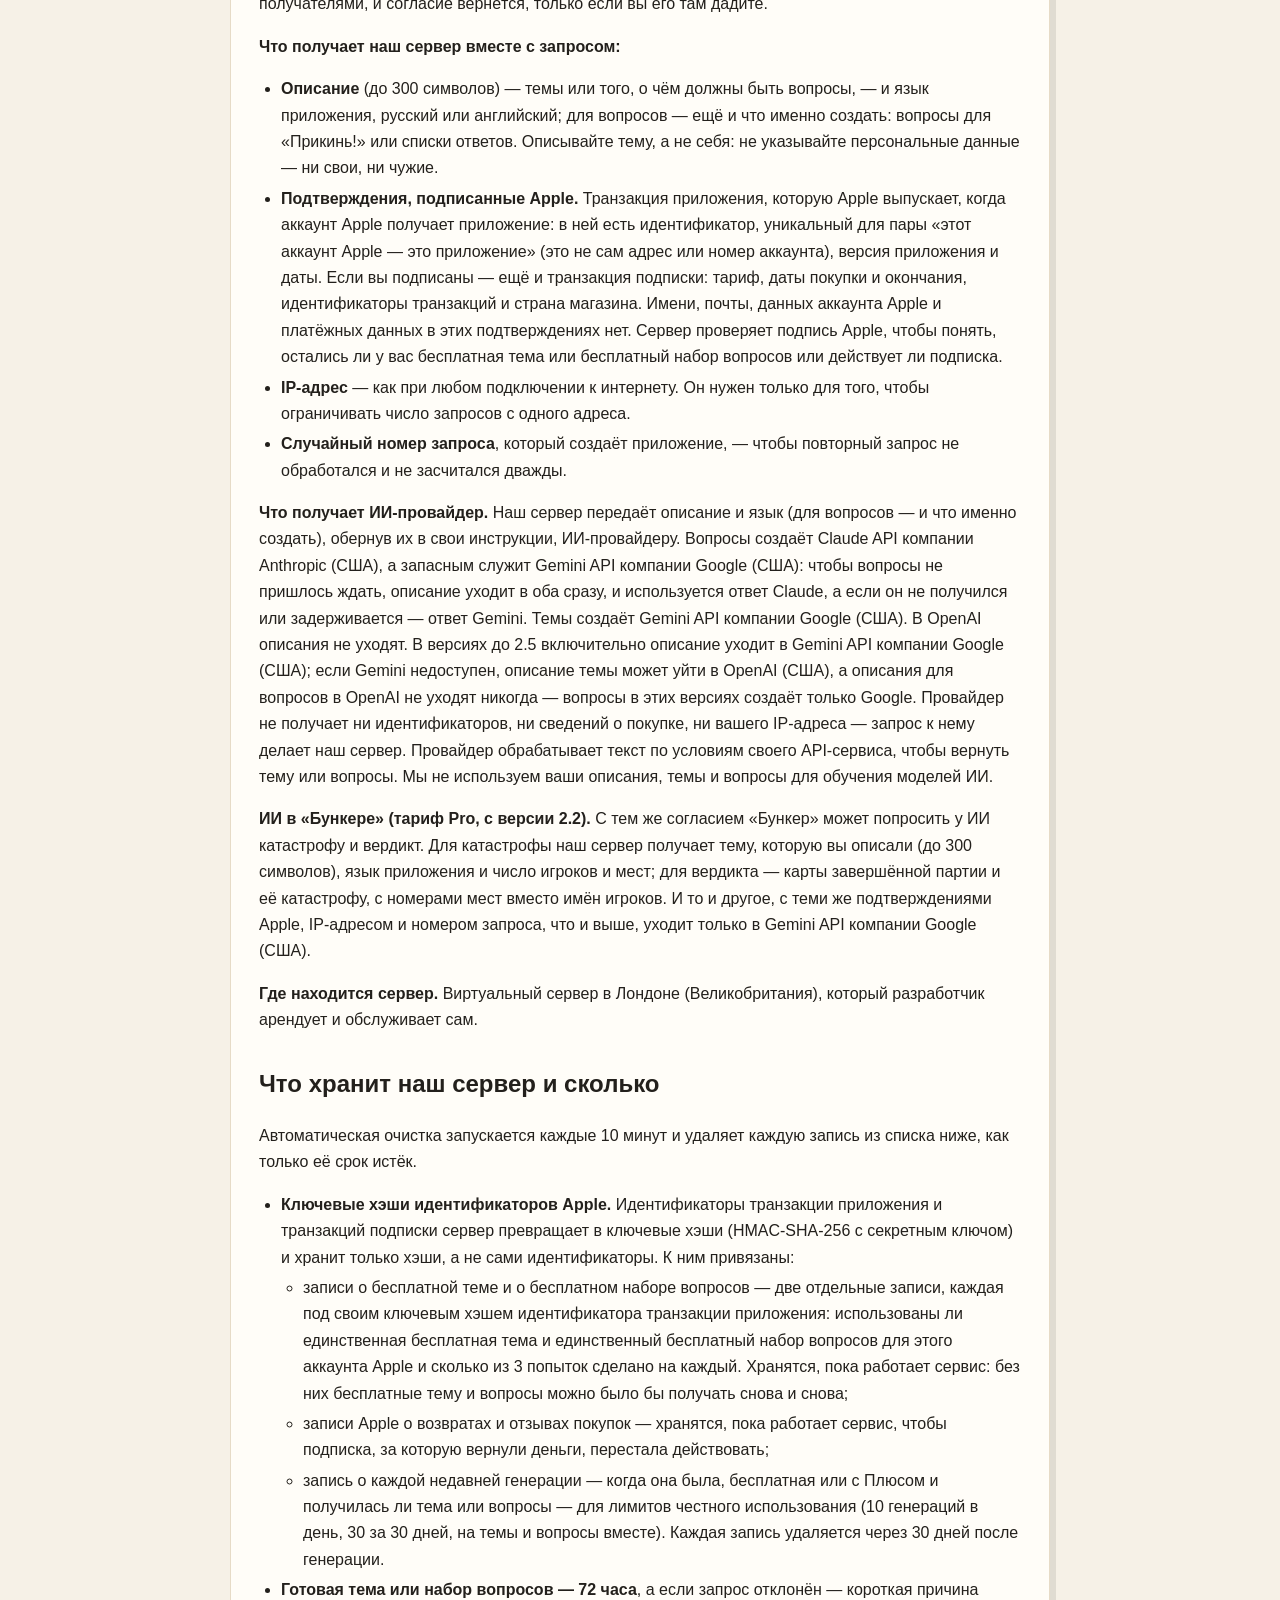
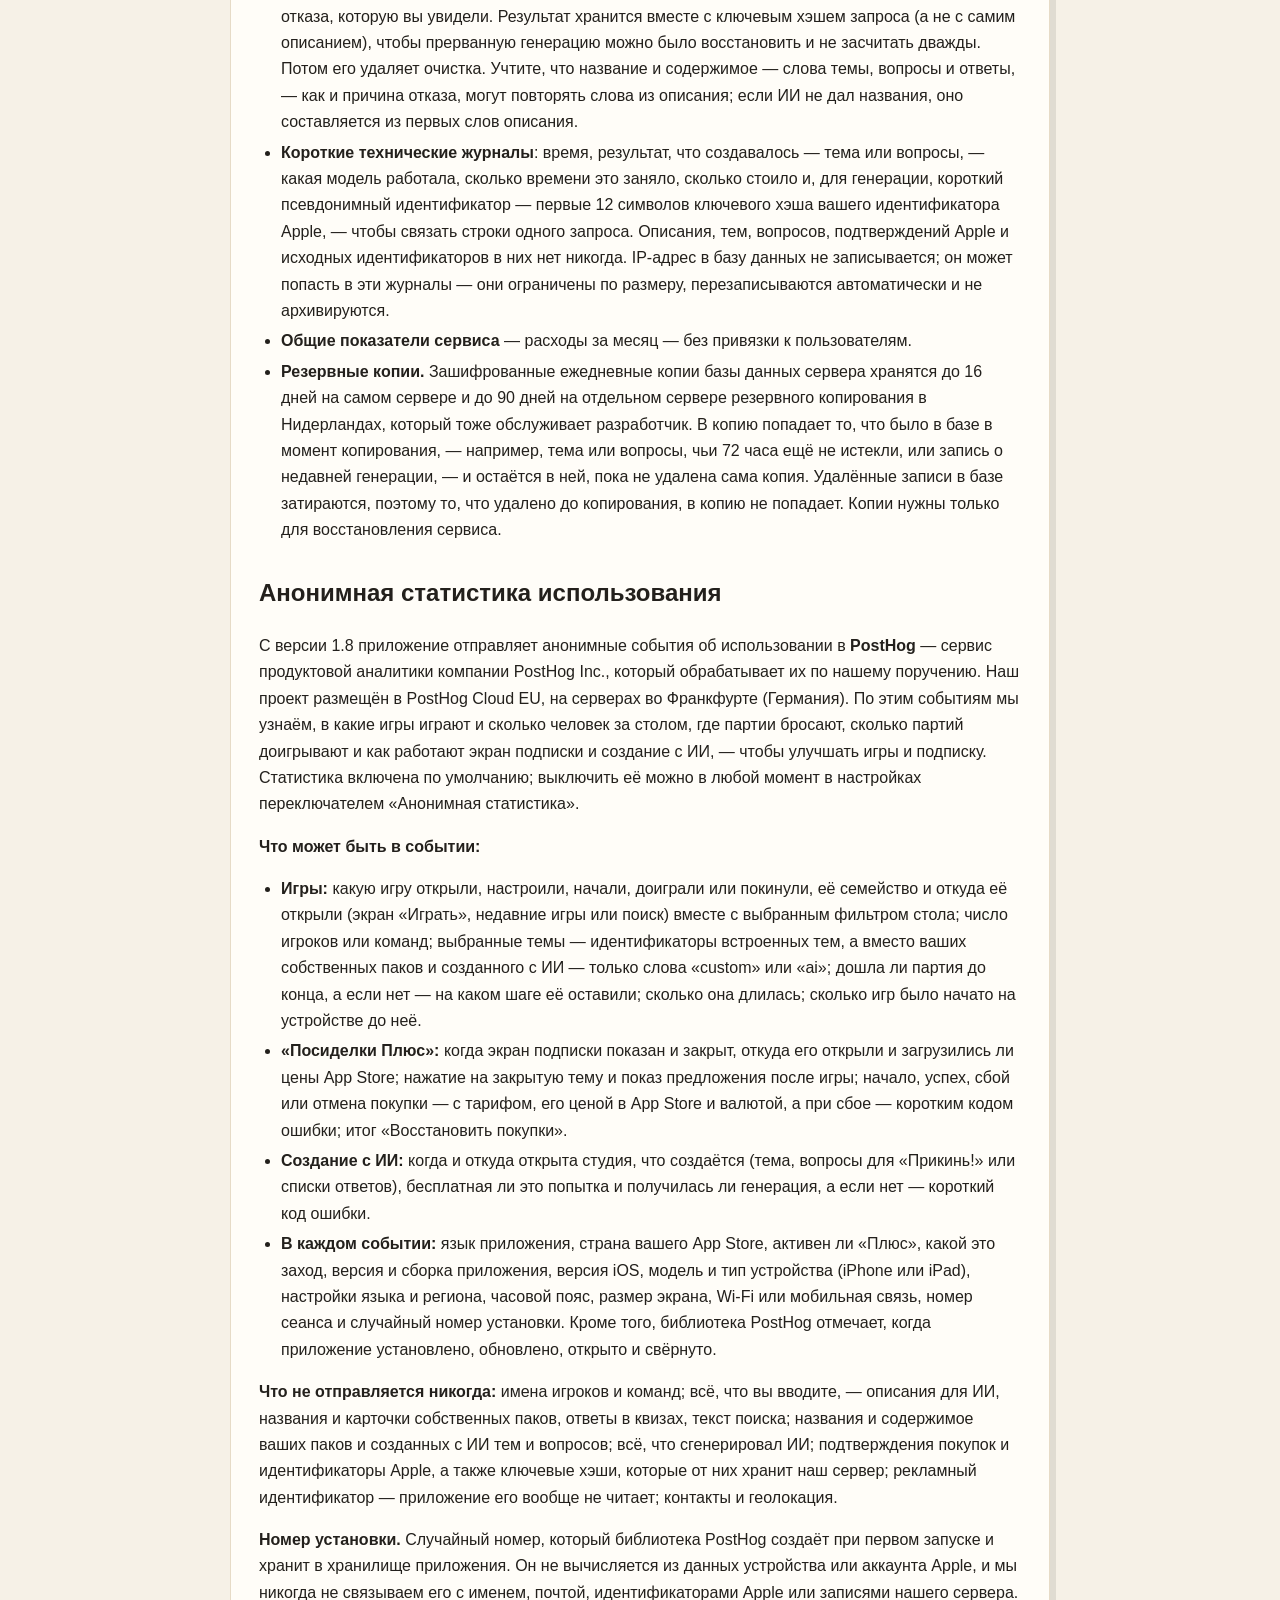
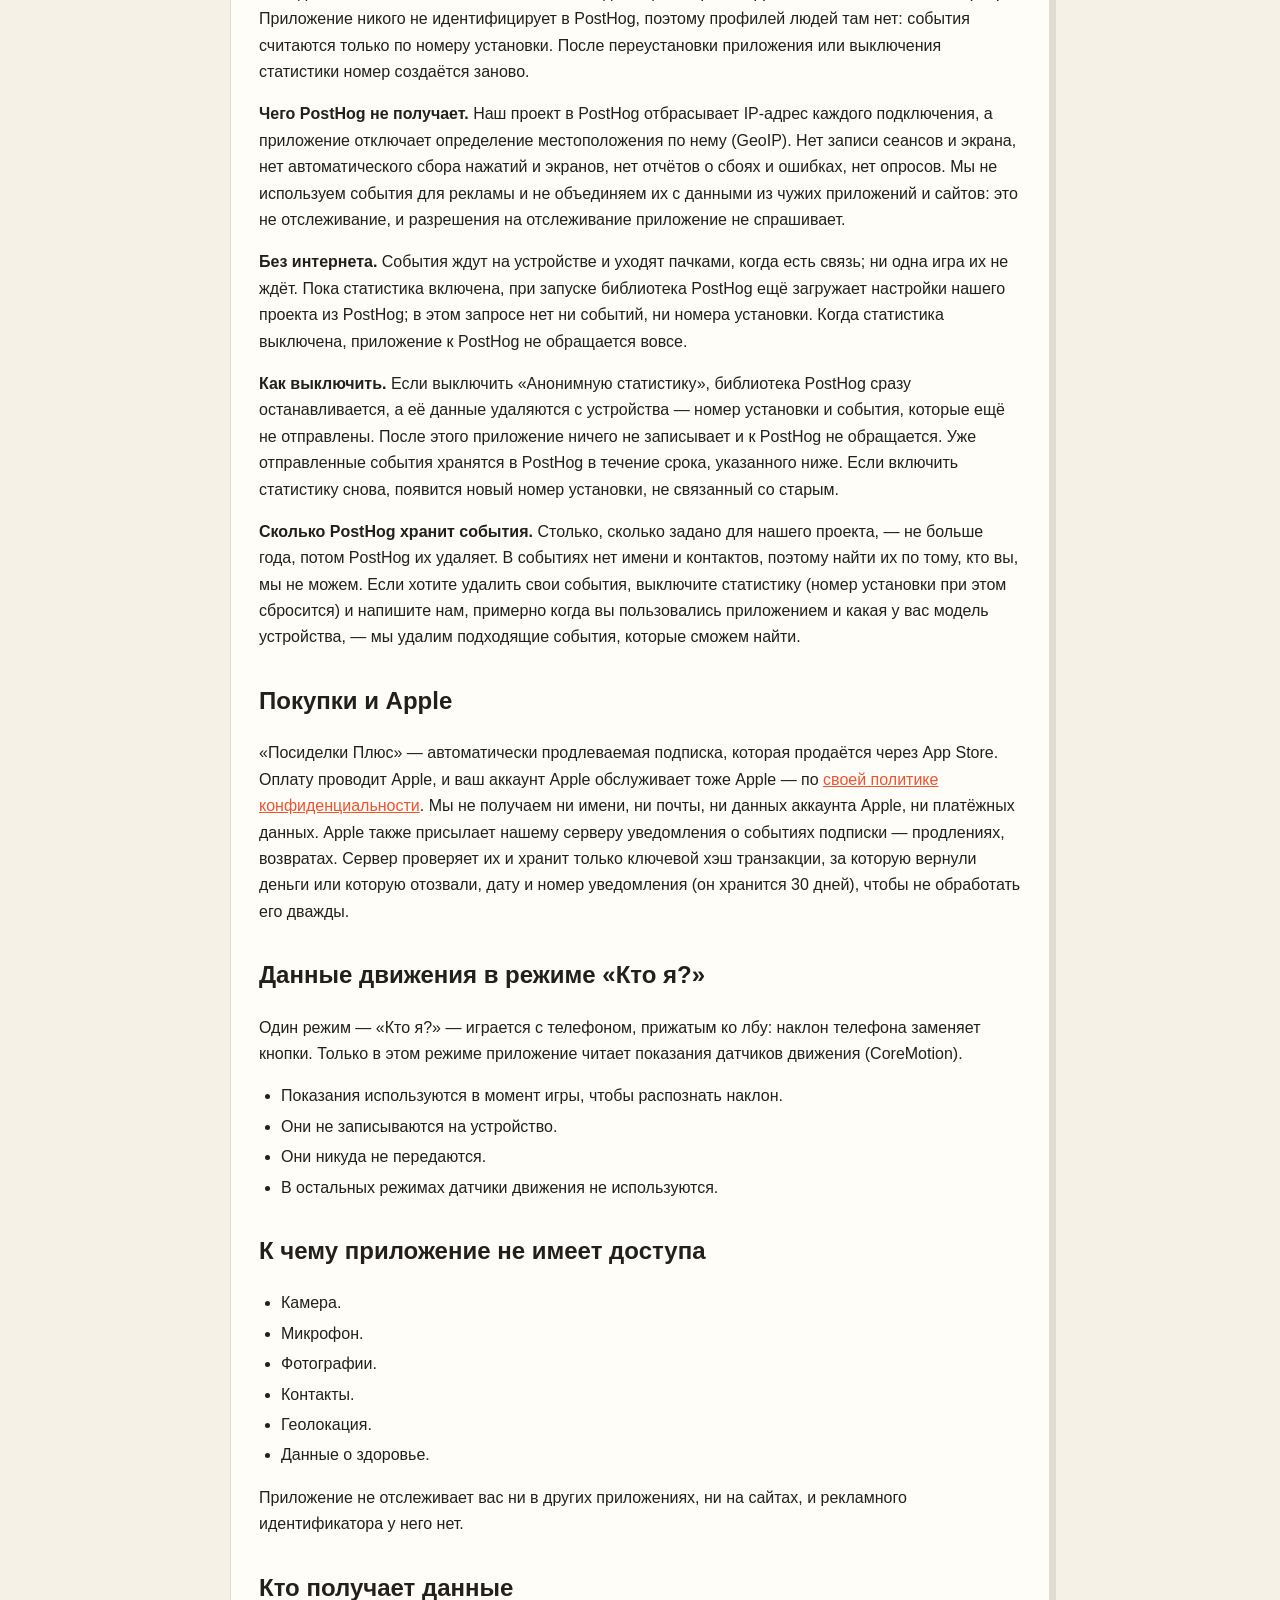
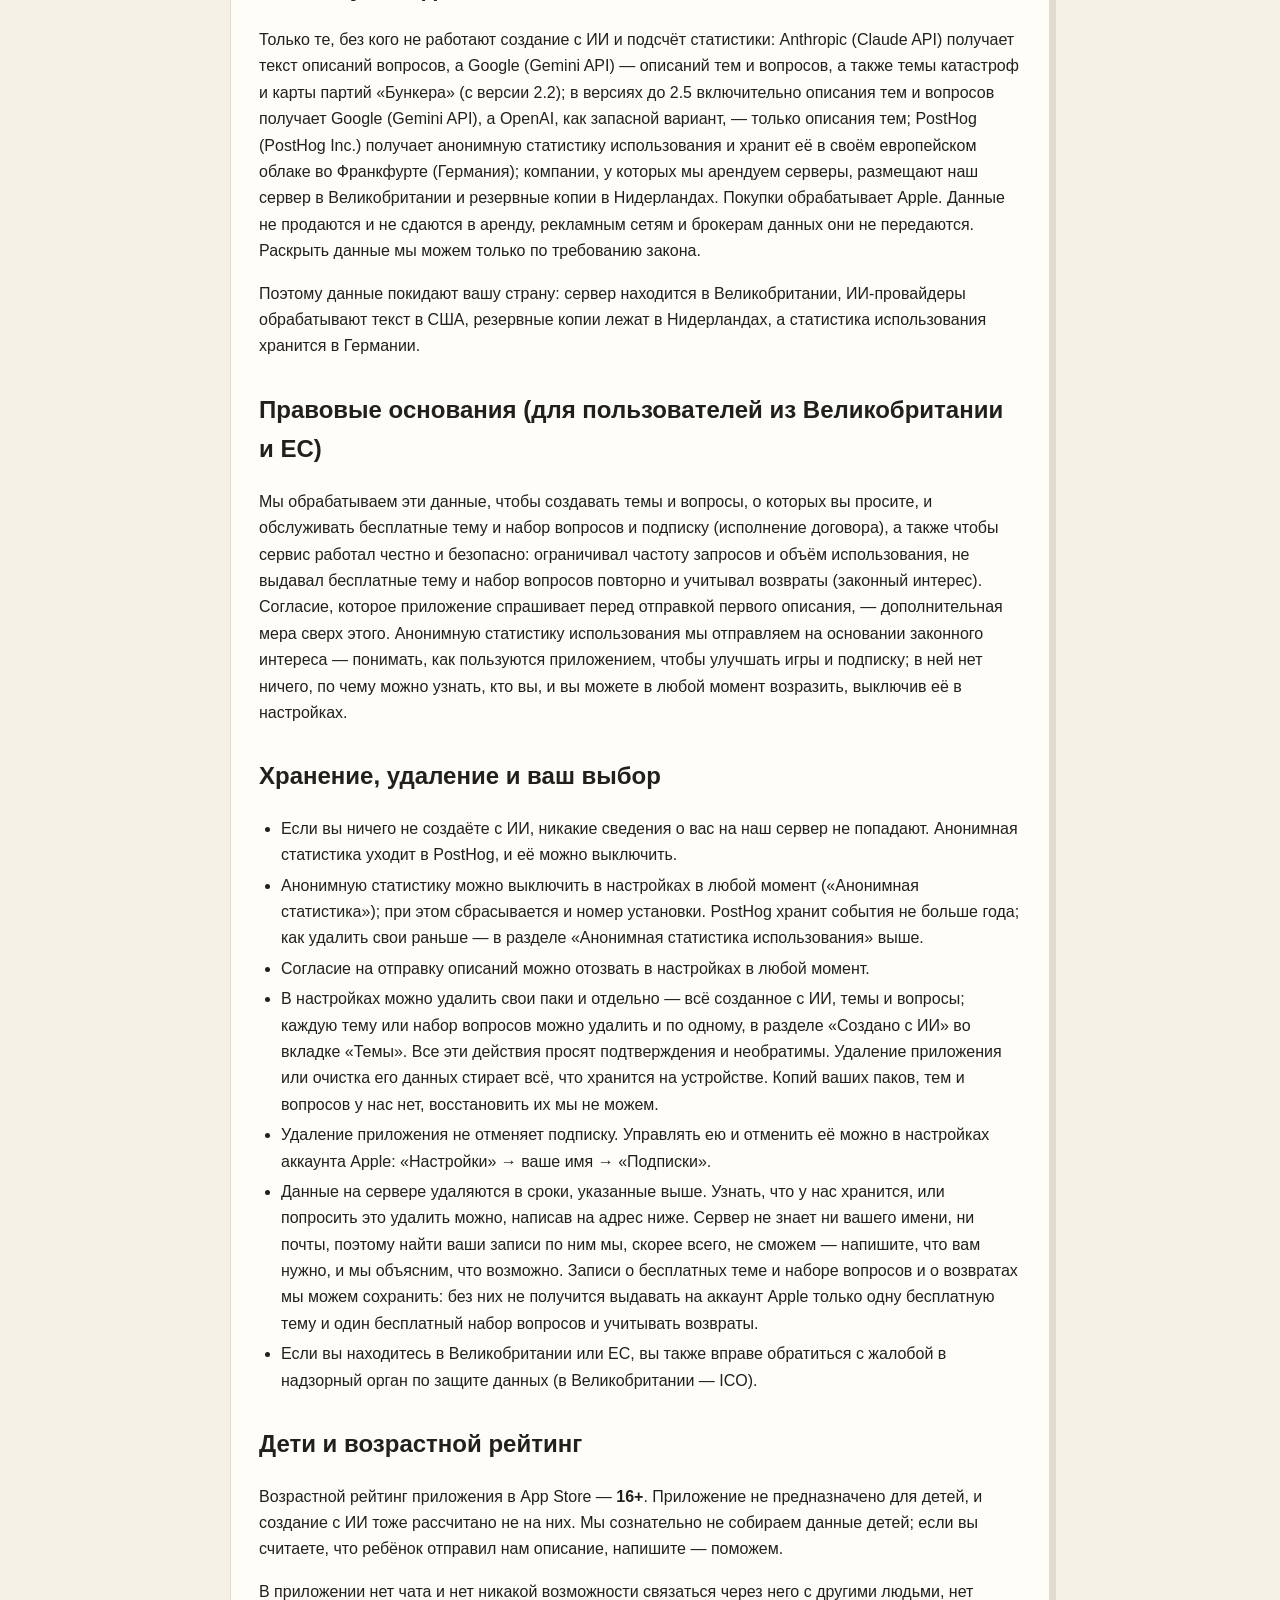
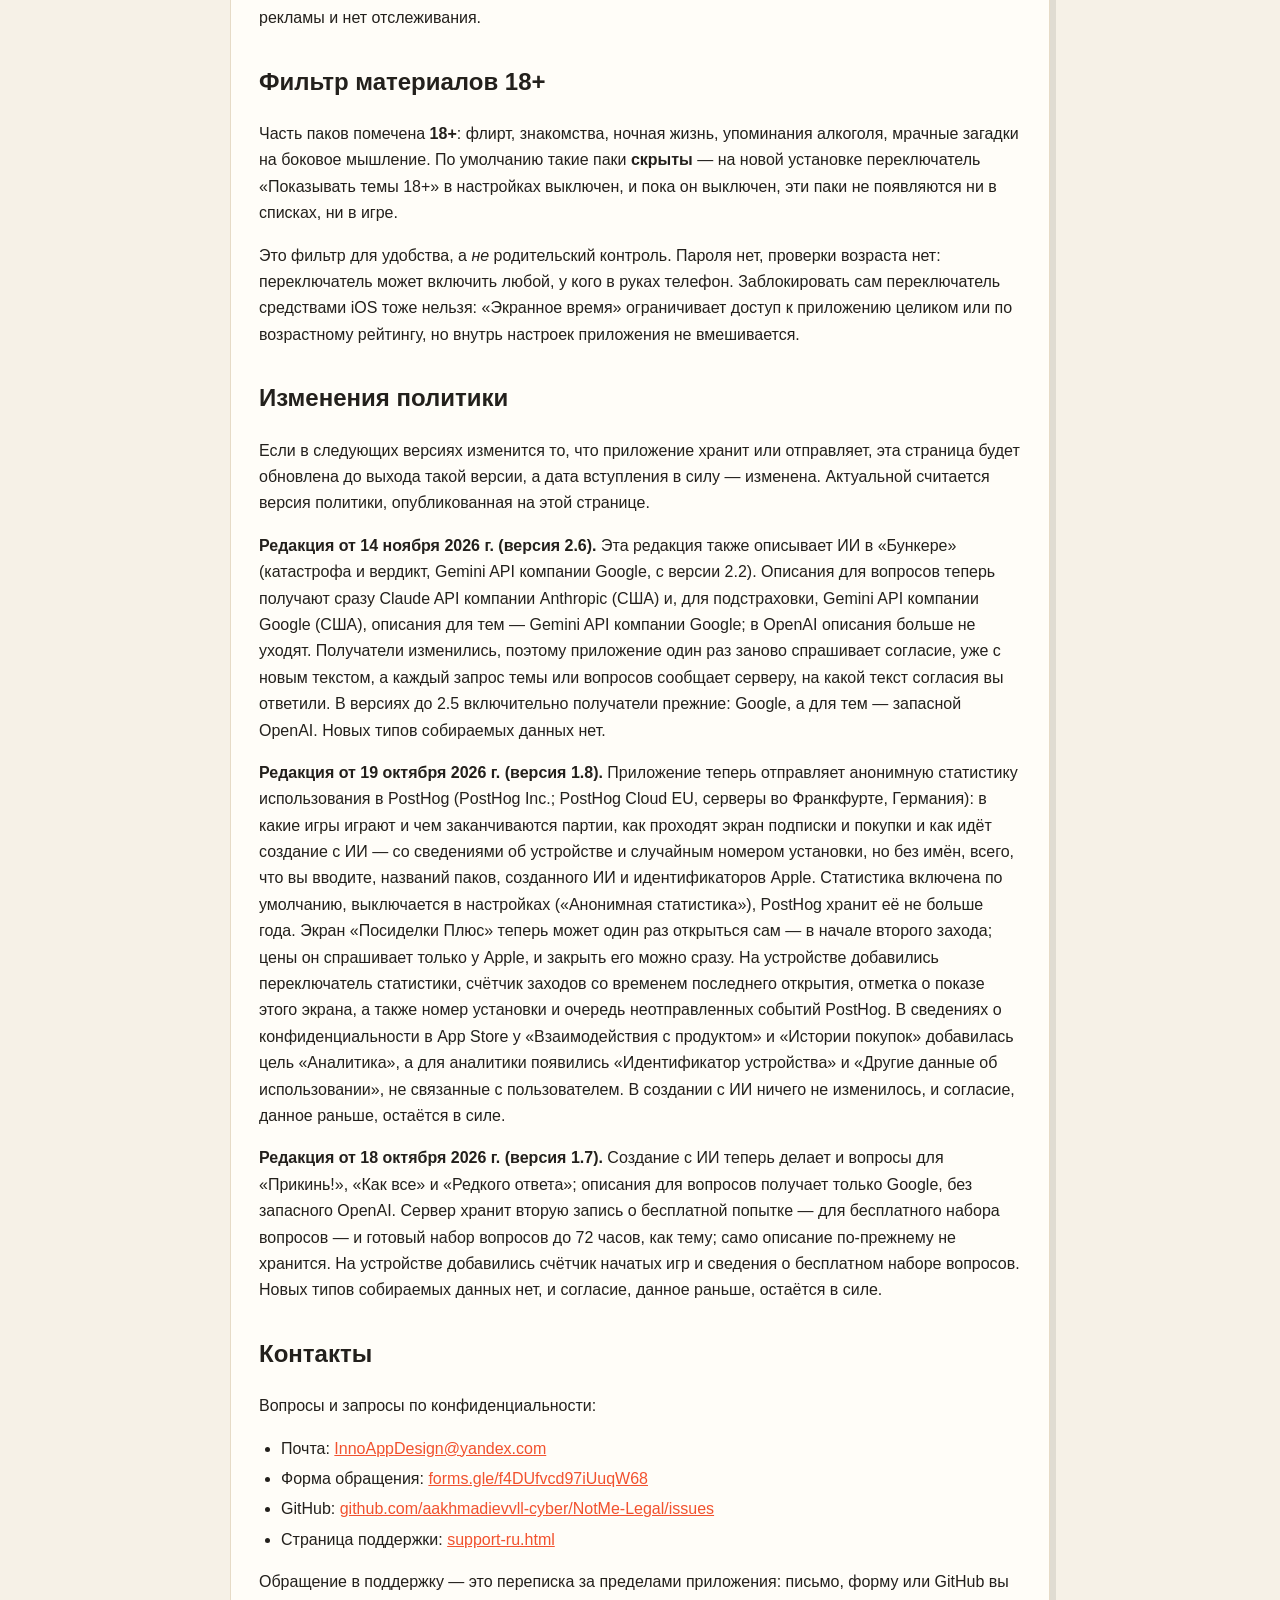
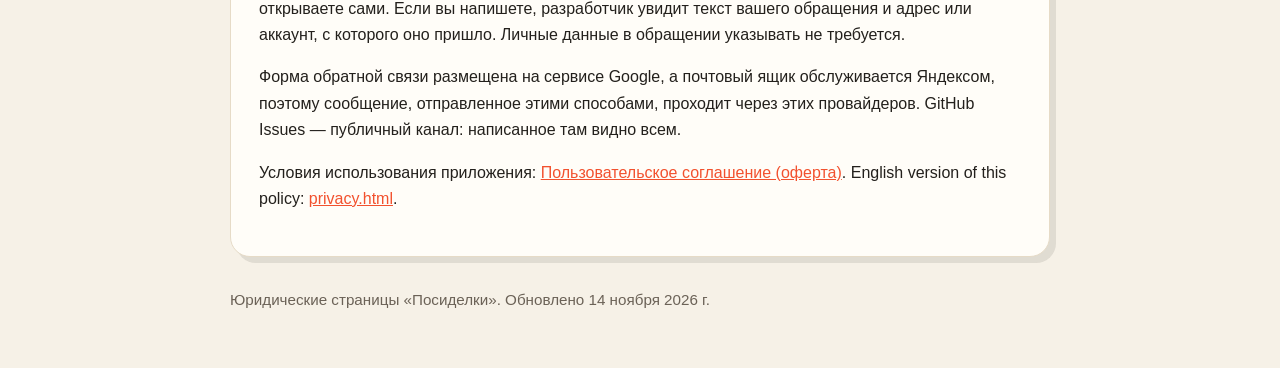
==== commit db35ac11: "docs: privacy pages for version 2.6 (Claude and Gemini by consent text, Bunker's AI) Effective Novem" ====
--- a/privacy-ru.html
+++ b/privacy-ru.html
@@ -9,24 +9,24 @@
 
 <p>Правообладатель и разработчик: <strong>ИП Ахмадиев Альберт (Akhmadiev Albert IE)</strong>, Республика Армения.</p>
 
-<p><strong>Дата вступления в силу: 19 октября 2026 г.</strong></p>
+<p><strong>Дата вступления в силу: 14 ноября 2026 г.</strong></p>
 
 <p>Эта политика описывает, что происходит с данными, когда вы играете в «Посиделки», когда создаёте темы и вопросы с помощью ИИ и что приложение отправляет в анонимной статистике. Английская версия страницы — <a href="privacy.html">privacy.html</a>. Вопросы — через <a href="support-ru.html">страницу поддержки</a>.</p>
 
 <h2>Коротко</h2>
 
 <ul>
-  <li>Во все 31 игру можно играть бесплатно и полностью офлайн, в том числе в авиарежиме. Ни одна игра не ждёт интернета: анонимная статистика, о которой ниже, копится на устройстве, пока не появится связь.</li>
-  <li>Квизы «Прикинь!», «Редкий ответ» и «Как все» тоже работают без интернета, в том числе с вопросами, созданными ИИ: всё, что вы в них вводите, проверяется на устройстве и никуда не уходит, а рекорды хранятся только на вашем устройстве.</li>
-  <li>15 встроенных тем — по одной для каждого типа игры — бесплатны всегда; остальные встроенные темы открывает подписка «Посиделки Плюс». Открыта ли тема, приложение решает на устройстве по данным App Store, без обращения к нашему серверу.</li>
-  <li>Нет аккаунтов, регистрации и входа.</li>
-  <li>Нет рекламы, рекламных SDK, сбора отчётов о сбоях и отслеживания. Данные не продаются и не используются для рекламы.</li>
-  <li>С версии 1.8 приложение отправляет <strong>анонимную статистику использования</strong> в PostHog — сервис продуктовой аналитики (PostHog Inc.; PostHog Cloud EU, серверы во Франкфурте, Германия): в какие игры играют, сколько игроков, доиграна ли партия или где её бросили, как проходят экран подписки и покупки и как идёт создание с ИИ, — вместе со сведениями об устройстве, например моделью и версией iOS, и случайным номером установки. В ней никогда нет имён игроков и команд, того, что вы вводите, названий и карточек ваших паков и созданного с ИИ, идентификаторов Apple. Статистика включена по умолчанию; выключить её можно в настройках переключателем «Анонимная статистика». Библиотека PostHog — единственный сторонний SDK в приложении.</li>
-  <li><strong>Создание с ИИ</strong> необязательно, и только для него нужен интернет: темы карточек и, с версии 1.7, вопросы для квизов «Прикинь!», «Как все» и «Редкий ответ». Оно вместе с премиум-темами входит в подписку <strong>«Посиделки Плюс»</strong>; бесплатно — одна тема и один набор вопросов на аккаунт Apple. Если вы ни разу не открывали экраны создания с ИИ, приложение ни разу не обращалось к нашему серверу.</li>
-  <li>Когда вы создаёте тему или вопросы с ИИ, ваше описание уходит на наш сервер, а оттуда — ИИ-провайдеру: Google (Gemini API, США); для тем, если Gemini недоступен, — OpenAI (США), а вопросы создаёт только Google. Только для того, чтобы создать то, о чём вы попросили. Вместе с запросом на сервер приходят подписанные Apple подтверждения загрузки или подписки и ваш IP-адрес.</li>
-  <li>Наш сервер не хранит ни описание, ни ваше имя, ни почту, ни данные вашего аккаунта Apple. Он хранит ключевые хэши идентификаторов транзакций Apple (с отдельными записями о бесплатной теме и о бесплатном наборе вопросов), запись о каждой недавней генерации для лимитов честного использования, готовую тему или набор вопросов — 72 часа (название и содержимое могут повторять слова из описания) и короткие технические журналы, в которые описание не попадает никогда.</li>
-  <li>Созданные с ИИ темы и вопросы, ваши собственные темы и настройки хранятся на вашем устройстве.</li>
-  <li>Подписку продаёт и списывает оплату Apple. Платёжных данных мы не видим.</li>
+<li>Во все 31 игру можно играть бесплатно и полностью офлайн, в том числе в авиарежиме. Ни одна игра не ждёт интернета: анонимная статистика, о которой ниже, копится на устройстве, пока не появится связь.</li>
+<li>Квизы «Прикинь!», «Редкий ответ» и «Как все» тоже работают без интернета, в том числе с вопросами, созданными ИИ: всё, что вы в них вводите, проверяется на устройстве и никуда не уходит, а рекорды хранятся только на вашем устройстве.</li>
+<li>15 встроенных тем — по одной для каждого типа игры — бесплатны всегда; остальные встроенные темы открывает подписка «Посиделки Плюс». Открыта ли тема, приложение решает на устройстве по данным App Store, без обращения к нашему серверу.</li>
+<li>Нет аккаунтов, регистрации и входа.</li>
+<li>Нет рекламы, рекламных SDK, сбора отчётов о сбоях и отслеживания. Данные не продаются и не используются для рекламы.</li>
+<li>С версии 1.8 приложение отправляет <strong>анонимную статистику использования</strong> в PostHog — сервис продуктовой аналитики (PostHog Inc.; PostHog Cloud EU, серверы во Франкфурте, Германия): в какие игры играют, сколько игроков, доиграна ли партия или где её бросили, как проходят экран подписки и покупки и как идёт создание с ИИ, — вместе со сведениями об устройстве, например моделью и версией iOS, и случайным номером установки. В ней никогда нет имён игроков и команд, того, что вы вводите, названий и карточек ваших паков и созданного с ИИ, идентификаторов Apple. Статистика включена по умолчанию; выключить её можно в настройках переключателем «Анонимная статистика». Библиотека PostHog — единственный сторонний SDK в приложении.</li>
+<li><strong>Создание с ИИ</strong> необязательно, и только для него нужен интернет: темы карточек и, с версии 1.7, вопросы для квизов «Прикинь!», «Как все» и «Редкий ответ». Оно вместе с премиум-темами входит в подписку <strong>«Посиделки Плюс»</strong>; бесплатно — одна тема и один набор вопросов на аккаунт Apple. Если вы ни разу не открывали экраны создания с ИИ, приложение ни разу не обращалось к нашему серверу.</li>
+<li>Когда вы создаёте тему или вопросы с ИИ, ваше описание уходит на наш сервер, а оттуда — ИИ-провайдеру: Anthropic (Claude API, США) или Google (Gemini API, США). Описание для вопросов уходит сразу в оба: вопросы создаёт Claude компании Anthropic, а Gemini компании Google подстраховывает его; темы создаёт Gemini. В версиях до 2.5 включительно получатели прежние: Google (Gemini API, США), а для тем, если Gemini недоступен, — OpenAI (США). Только для того, чтобы создать то, о чём вы попросили. Вместе с запросом на сервер приходят подписанные Apple подтверждения загрузки или подписки и ваш IP-адрес.</li>
+<li>Наш сервер не хранит ни описание, ни ваше имя, ни почту, ни данные вашего аккаунта Apple. Он хранит ключевые хэши идентификаторов транзакций Apple (с отдельными записями о бесплатной теме и о бесплатном наборе вопросов), запись о каждой недавней генерации для лимитов честного использования, готовую тему или набор вопросов — 72 часа (название и содержимое могут повторять слова из описания) и короткие технические журналы, в которые описание не попадает никогда.</li>
+<li>Созданные с ИИ темы и вопросы, ваши собственные темы и настройки хранятся на вашем устройстве.</li>
+<li>Подписку продаёт и списывает оплату Apple. Платёжных данных мы не видим.</li>
 </ul>
 
 <h2>Что хранится на вашем устройстве</h2>
@@ -36,21 +36,21 @@
 <p><strong>Настройки.</strong> Хранятся в стандартном хранилище настроек iOS (<code>UserDefaults</code>):</p>
 
 <ul>
-  <li>способ открытия карточки — удерживать или нажать;</li>
-  <li>вибрация (тактильная отдача) включена или выключена;</li>
-  <li>«ночной стол» — тёмное оформление во время игры — включено или выключено;</li>
-  <li>показывать темы 18+ или не показывать — переключатель «Показывать темы 18+»;</li>
-  <li>идентификаторы шести последних запущенных режимов;</li>
-  <li>имена игроков, которые вы ввели для последней игры, — чтобы подставить их в следующую;</li>
-  <li>фильтр, выбранный последним на экране «Играть», — сколько вас и «Соревнуемся» или «Заодно» — и время выбора, чтобы фильтр сохранился, если открыть приложение в течение 12 часов;</li>
-  <li>ваши рекорды в играх «Синхрон» и «Масштаб» и в трёх квизах, а также последние выпавшие на этом устройстве вопросы и предметы (для каждого квиза — последние 150), чтобы следующая игра начиналась с того, чего ещё никто не видел. Хранятся только очки и номера карточек, а не ответы, которые кто-то вводил;</li>
-  <li>сколько игр начато на этом устройстве — только число, — чтобы после самой первой игры не предлагать создание с ИИ;</li>
-  <li>дата окончания подписки, которую последний раз сообщил App Store, — чтобы премиум-темы оставались открыты без интернета ещё до 3 дней;</li>
-  <li>включена ли анонимная статистика — переключатель «Анонимная статистика»;</li>
-  <li>сколько раз вы заходили в приложение (новым заходом считается открытие после перерыва не меньше 30 минут), когда приложение было открыто последний раз и показывался ли уже приветственный экран «Посиделки Плюс» — чтобы он открылся сам не больше одного раза, в начале второго захода;</li>
-  <li>согласились ли вы отправлять описания тем и вопросов ИИ-провайдеру (об этом ниже);</li>
-  <li>остались ли у вас бесплатная тема и бесплатный набор вопросов — так, как последний раз ответил сервер, — и ждёт ли покупка подтверждения (например, «Попросить купить»);</li>
-  <li>пока тема или вопросы создаются — описание, язык, что именно создаётся и случайный номер запроса, чтобы прерванную генерацию можно было довести до конца. Запись удаляется, как только результат сохранён, и не используется дольше 72 часов.</li>
+<li>способ открытия карточки — удерживать или нажать;</li>
+<li>вибрация (тактильная отдача) включена или выключена;</li>
+<li>«ночной стол» — тёмное оформление во время игры — включено или выключено;</li>
+<li>показывать темы 18+ или не показывать — переключатель «Показывать темы 18+»;</li>
+<li>идентификаторы шести последних запущенных режимов;</li>
+<li>имена игроков, которые вы ввели для последней игры, — чтобы подставить их в следующую;</li>
+<li>фильтр, выбранный последним на экране «Играть», — сколько вас и «Соревнуемся» или «Заодно» — и время выбора, чтобы фильтр сохранился, если открыть приложение в течение 12 часов;</li>
+<li>ваши рекорды в играх «Синхрон» и «Масштаб» и в трёх квизах, а также последние выпавшие на этом устройстве вопросы и предметы (для каждого квиза — последние 150), чтобы следующая игра начиналась с того, чего ещё никто не видел. Хранятся только очки и номера карточек, а не ответы, которые кто-то вводил;</li>
+<li>сколько игр начато на этом устройстве — только число, — чтобы после самой первой игры не предлагать создание с ИИ;</li>
+<li>дата окончания подписки, которую последний раз сообщил App Store, — чтобы премиум-темы оставались открыты без интернета ещё до 3 дней;</li>
+<li>включена ли анонимная статистика — переключатель «Анонимная статистика»;</li>
+<li>сколько раз вы заходили в приложение (новым заходом считается открытие после перерыва не меньше 30 минут), когда приложение было открыто последний раз и показывался ли уже приветственный экран «Посиделки Плюс» — чтобы он открылся сам не больше одного раза, в начале второго захода;</li>
+<li>согласились ли вы отправлять описания тем и вопросов ИИ-провайдеру (об этом ниже);</li>
+<li>остались ли у вас бесплатная тема и бесплатный набор вопросов — так, как последний раз ответил сервер, — и ждёт ли покупка подтверждения (например, «Попросить купить»);</li>
+<li>пока тема или вопросы создаются — описание, язык, что именно создаётся и случайный номер запроса, чтобы прерванную генерацию можно было довести до конца. Запись удаляется, как только результат сохранён, и не используется дольше 72 часов.</li>
 </ul>
 
 <p>Кроме имён игроков, которые вы вводите сами, в этих настройках нет имён, электронной почты, номера телефона, идентификаторов устройства, рекламных идентификаторов и любых других сведений, по которым вас можно узнать. Имена игроков не покидают устройство.</p>
@@ -67,22 +67,24 @@
 
 <h2>Темы и вопросы с ИИ: что отправляется, кому и зачем</h2>
 
-<p><strong>Что такое вопросы с ИИ.</strong> С версии 1.7 так же, как тему, можно создать вопросы для «Прикинь!» или списки ответов для «Как все» и «Редкого ответа»: вы пишете, о чём они должны быть, а ИИ придумывает вопросы с числами или списки ответов с их популярностью. Отправляется то же, что и для темы, и с той же целью; разница одна — вопросы создаёт только Google, без запасного OpenAI.</p>
+<p><strong>Что такое вопросы с ИИ.</strong> С версии 1.7 так же, как тему, можно создать вопросы для «Прикинь!» или списки ответов для «Как все» и «Редкого ответа»: вы пишете, о чём они должны быть, а ИИ придумывает вопросы с числами или списки ответов с их популярностью. Отправляется то же, что и для темы, и с той же целью; разница одна — кто их создаёт: Claude компании Anthropic, а Gemini компании Google получает то же описание одновременно и подстраховывает его (в версиях до 2.5 включительно — только Google, без запасного OpenAI).</p>
 
 <p><strong>Когда приложение обращается к нашему серверу.</strong> Только после того, как вы открыли экраны создания с ИИ (студию ИИ или экран «Посиделки Плюс», открытый из студии или из настроек): чтобы проверить, остались ли бесплатные тема и набор вопросов и активна ли подписка, и чтобы создать тему или вопросы, когда вы нажали «Создать тему», «Создать вопросы», «Создать списки» или «Создать бесплатно — один раз». Студия открывается только по вашему нажатию — на наклейку или плитку ИИ на экране «Играть», во вкладке «Темы», при выборе темы для игры (в квизах — «Хотите больше вопросов?») или после окончания игры; сами наклейки и плитки к серверу не обращаются. Если генерация прервалась — например, вы закрыли приложение, — приложение может позже, в том числе сразу после следующего запуска, отправить тот же запрос ещё раз, чтобы закончить её или забрать готовую тему или вопросы. А прежде чем начать новую генерацию, пока старая не закончена, оно сначала спросит сервер, не готова ли старая. Сами игры к нашему серверу не обращаются, и экран «Посиделки Плюс» тоже — ни когда он открыт из закрытой темы, ни когда открылся сам при втором заходе: цены он спрашивает только у Apple. Анонимная статистика уходит в PostHog, а не на наш сервер; о ней — отдельный раздел ниже. Экран «Источники данных» в настройках показывает, откуда взяты числа во встроенных темах квизов; сайт источника откроется в браузере, только если вы сами нажмёте на ссылку. Кнопка «Пожаловаться» на странице созданной темы или вопросов тоже только открывает в браузере страницу поддержки: сама она ничего не отправляет.</p>
 
-<p><strong>Сначала — ваше согласие.</strong> Перед отправкой первого описания приложение показывает экран, на котором названы ИИ-провайдеры, и спрашивает согласие. Согласие одно на темы и вопросы: данные, получатели и цель у них те же (вопросы получает только Google), поэтому согласие, данное раньше для тем, действует и для вопросов. Отозвать его можно в любой момент в настройках переключателем «Отправлять описания ИИ» — после этого приложение описания больше не отправляет.</p>
+<p><strong>Сначала — ваше согласие.</strong> Перед отправкой первого описания приложение показывает экран, на котором названы ИИ-провайдеры, и спрашивает согласие. Согласие одно на темы и вопросы. Если получатели меняются, приложение спрашивает согласие заново, уже с новыми получателями, и до ответа ничего не отправляет: в версиях новее 2.5 экран называет Anthropic и Google, поэтому согласие, данное в версиях до 2.5 включительно (Google и запасной OpenAI), один раз запрашивается снова перед следующим созданием. Каждый запрос темы или вопросов сообщает нашему серверу, на какой текст согласия вы ответили, и сервер передаёт описание только тем, кто в этом тексте назван. Отозвать согласие можно в любой момент в настройках переключателем «Отправлять описания ИИ» — после этого приложение описания больше не отправляет. Если в версиях новее 2.5 включить переключатель снова, приложение сначала покажет тот же экран с получателями, и согласие вернётся, только если вы его там дадите.</p>
 
 <p><strong>Что получает наш сервер вместе с запросом:</strong></p>
 
 <ul>
-  <li><strong>Описание</strong> (до 300 символов) — темы или того, о чём должны быть вопросы, — и язык приложения, русский или английский; для вопросов — ещё и что именно создать: вопросы для «Прикинь!» или списки ответов. Описывайте тему, а не себя: не указывайте персональные данные — ни свои, ни чужие.</li>
-  <li><strong>Подтверждения, подписанные Apple.</strong> Транзакция приложения, которую Apple выпускает, когда аккаунт Apple получает приложение: в ней есть идентификатор, уникальный для пары «этот аккаунт Apple — это приложение» (это не сам адрес или номер аккаунта), версия приложения и даты. Если вы подписаны — ещё и транзакция подписки: тариф, даты покупки и окончания, идентификаторы транзакций и страна магазина. Имени, почты, данных аккаунта Apple и платёжных данных в этих подтверждениях нет. Сервер проверяет подпись Apple, чтобы понять, остались ли у вас бесплатная тема или бесплатный набор вопросов или действует ли подписка.</li>
-  <li><strong>IP-адрес</strong> — как при любом подключении к интернету. Он нужен только для того, чтобы ограничивать число запросов с одного адреса.</li>
-  <li><strong>Случайный номер запроса</strong>, который создаёт приложение, — чтобы повторный запрос не обработался и не засчитался дважды.</li>
-</ul>
-
-<p><strong>Что получает ИИ-провайдер.</strong> Наш сервер передаёт описание и язык (для вопросов — и что именно создать), обернув их в свои инструкции, в Gemini API компании Google (США). Если Gemini недоступен, описание темы может уйти в OpenAI (США); описания для вопросов в OpenAI не уходят никогда — вопросы создаёт только Google. Провайдер не получает ни идентификаторов, ни сведений о покупке, ни вашего IP-адреса — запрос к нему делает наш сервер. Провайдер обрабатывает текст по условиям своего API-сервиса, чтобы вернуть тему или вопросы. Мы не используем ваши описания, темы и вопросы для обучения моделей ИИ.</p>
+<li><strong>Описание</strong> (до 300 символов) — темы или того, о чём должны быть вопросы, — и язык приложения, русский или английский; для вопросов — ещё и что именно создать: вопросы для «Прикинь!» или списки ответов. Описывайте тему, а не себя: не указывайте персональные данные — ни свои, ни чужие.</li>
+<li><strong>Подтверждения, подписанные Apple.</strong> Транзакция приложения, которую Apple выпускает, когда аккаунт Apple получает приложение: в ней есть идентификатор, уникальный для пары «этот аккаунт Apple — это приложение» (это не сам адрес или номер аккаунта), версия приложения и даты. Если вы подписаны — ещё и транзакция подписки: тариф, даты покупки и окончания, идентификаторы транзакций и страна магазина. Имени, почты, данных аккаунта Apple и платёжных данных в этих подтверждениях нет. Сервер проверяет подпись Apple, чтобы понять, остались ли у вас бесплатная тема или бесплатный набор вопросов или действует ли подписка.</li>
+<li><strong>IP-адрес</strong> — как при любом подключении к интернету. Он нужен только для того, чтобы ограничивать число запросов с одного адреса.</li>
+<li><strong>Случайный номер запроса</strong>, который создаёт приложение, — чтобы повторный запрос не обработался и не засчитался дважды.</li>
+</ul>
+
+<p><strong>Что получает ИИ-провайдер.</strong> Наш сервер передаёт описание и язык (для вопросов — и что именно создать), обернув их в свои инструкции, ИИ-провайдеру. Вопросы создаёт Claude API компании Anthropic (США), а запасным служит Gemini API компании Google (США): чтобы вопросы не пришлось ждать, описание уходит в оба сразу, и используется ответ Claude, а если он не получился или задерживается — ответ Gemini. Темы создаёт Gemini API компании Google (США). В OpenAI описания не уходят. В версиях до 2.5 включительно описание уходит в Gemini API компании Google (США); если Gemini недоступен, описание темы может уйти в OpenAI (США), а описания для вопросов в OpenAI не уходят никогда — вопросы в этих версиях создаёт только Google. Провайдер не получает ни идентификаторов, ни сведений о покупке, ни вашего IP-адреса — запрос к нему делает наш сервер. Провайдер обрабатывает текст по условиям своего API-сервиса, чтобы вернуть тему или вопросы. Мы не используем ваши описания, темы и вопросы для обучения моделей ИИ.</p>
+
+<p><strong>ИИ в «Бункере» (тариф Pro, с версии 2.2).</strong> С тем же согласием «Бункер» может попросить у ИИ катастрофу и вердикт. Для катастрофы наш сервер получает тему, которую вы описали (до 300 символов), язык приложения и число игроков и мест; для вердикта — карты завершённой партии и её катастрофу, с номерами мест вместо имён игроков. И то и другое, с теми же подтверждениями Apple, IP-адресом и номером запроса, что и выше, уходит только в Gemini API компании Google (США).</p>
 
 <p><strong>Где находится сервер.</strong> Виртуальный сервер в Лондоне (Великобритания), который разработчик арендует и обслуживает сам.</p>
 
@@ -91,17 +93,17 @@
 <p>Автоматическая очистка запускается каждые 10 минут и удаляет каждую запись из списка ниже, как только её срок истёк.</p>
 
 <ul>
-  <li><strong>Ключевые хэши идентификаторов Apple.</strong> Идентификаторы транзакции приложения и транзакций подписки сервер превращает в ключевые хэши (HMAC-SHA-256 с секретным ключом) и хранит только хэши, а не сами идентификаторы. К ним привязаны:
-    <ul>
-      <li>записи о бесплатной теме и о бесплатном наборе вопросов — две отдельные записи, каждая под своим ключевым хэшем идентификатора транзакции приложения: использованы ли единственная бесплатная тема и единственный бесплатный набор вопросов для этого аккаунта Apple и сколько из 3 попыток сделано на каждый. Хранятся, пока работает сервис: без них бесплатные тему и вопросы можно было бы получать снова и снова;</li>
-      <li>записи Apple о возвратах и отзывах покупок — хранятся, пока работает сервис, чтобы подписка, за которую вернули деньги, перестала действовать;</li>
-      <li>запись о каждой недавней генерации — когда она была, бесплатная или с Плюсом и получилась ли тема или вопросы — для лимитов честного использования (10 генераций в день, 30 за 30 дней, на темы и вопросы вместе). Каждая запись удаляется через 30 дней после генерации.</li>
-    </ul>
-  </li>
-  <li><strong>Готовая тема или набор вопросов — 72 часа</strong>, а если запрос отклонён — короткая причина отказа, которую вы увидели. Результат хранится вместе с ключевым хэшем запроса (а не с самим описанием), чтобы прерванную генерацию можно было восстановить и не засчитать дважды. Потом его удаляет очистка. Учтите, что название и содержимое — слова темы, вопросы и ответы, — как и причина отказа, могут повторять слова из описания; если ИИ не дал названия, оно составляется из первых слов описания.</li>
-  <li><strong>Короткие технические журналы</strong>: время, результат, что создавалось — тема или вопросы, — какая модель работала, сколько времени это заняло, сколько стоило и, для генерации, короткий псевдонимный идентификатор — первые 12 символов ключевого хэша вашего идентификатора Apple, — чтобы связать строки одного запроса. Описания, тем, вопросов, подтверждений Apple и исходных идентификаторов в них нет никогда. IP-адрес в базу данных не записывается; он может попасть в эти журналы — они ограничены по размеру, перезаписываются автоматически и не архивируются.</li>
-  <li><strong>Общие показатели сервиса</strong> — расходы за месяц — без привязки к пользователям.</li>
-  <li><strong>Резервные копии.</strong> Зашифрованные ежедневные копии базы данных сервера хранятся до 16 дней на самом сервере и до 90 дней на отдельном сервере резервного копирования в Нидерландах, который тоже обслуживает разработчик. В копию попадает то, что было в базе в момент копирования, — например, тема или вопросы, чьи 72 часа ещё не истекли, или запись о недавней генерации, — и остаётся в ней, пока не удалена сама копия. Удалённые записи в базе затираются, поэтому то, что удалено до копирования, в копию не попадает. Копии нужны только для восстановления сервиса.</li>
+<li><strong>Ключевые хэши идентификаторов Apple.</strong> Идентификаторы транзакции приложения и транзакций подписки сервер превращает в ключевые хэши (HMAC-SHA-256 с секретным ключом) и хранит только хэши, а не сами идентификаторы. К ним привязаны:
+<ul>
+<li>записи о бесплатной теме и о бесплатном наборе вопросов — две отдельные записи, каждая под своим ключевым хэшем идентификатора транзакции приложения: использованы ли единственная бесплатная тема и единственный бесплатный набор вопросов для этого аккаунта Apple и сколько из 3 попыток сделано на каждый. Хранятся, пока работает сервис: без них бесплатные тему и вопросы можно было бы получать снова и снова;</li>
+<li>записи Apple о возвратах и отзывах покупок — хранятся, пока работает сервис, чтобы подписка, за которую вернули деньги, перестала действовать;</li>
+<li>запись о каждой недавней генерации — когда она была, бесплатная или с Плюсом и получилась ли тема или вопросы — для лимитов честного использования (10 генераций в день, 30 за 30 дней, на темы и вопросы вместе). Каждая запись удаляется через 30 дней после генерации.</li>
+</ul>
+</li>
+<li><strong>Готовая тема или набор вопросов — 72 часа</strong>, а если запрос отклонён — короткая причина отказа, которую вы увидели. Результат хранится вместе с ключевым хэшем запроса (а не с самим описанием), чтобы прерванную генерацию можно было восстановить и не засчитать дважды. Потом его удаляет очистка. Учтите, что название и содержимое — слова темы, вопросы и ответы, — как и причина отказа, могут повторять слова из описания; если ИИ не дал названия, оно составляется из первых слов описания.</li>
+<li><strong>Короткие технические журналы</strong>: время, результат, что создавалось — тема или вопросы, — какая модель работала, сколько времени это заняло, сколько стоило и, для генерации, короткий псевдонимный идентификатор — первые 12 символов ключевого хэша вашего идентификатора Apple, — чтобы связать строки одного запроса. Описания, тем, вопросов, подтверждений Apple и исходных идентификаторов в них нет никогда. IP-адрес в базу данных не записывается; он может попасть в эти журналы — они ограничены по размеру, перезаписываются автоматически и не архивируются.</li>
+<li><strong>Общие показатели сервиса</strong> — расходы за месяц — без привязки к пользователям.</li>
+<li><strong>Резервные копии.</strong> Зашифрованные ежедневные копии базы данных сервера хранятся до 16 дней на самом сервере и до 90 дней на отдельном сервере резервного копирования в Нидерландах, который тоже обслуживает разработчик. В копию попадает то, что было в базе в момент копирования, — например, тема или вопросы, чьи 72 часа ещё не истекли, или запись о недавней генерации, — и остаётся в ней, пока не удалена сама копия. Удалённые записи в базе затираются, поэтому то, что удалено до копирования, в копию не попадает. Копии нужны только для восстановления сервиса.</li>
 </ul>
 
 <h2>Анонимная статистика использования</h2>
@@ -111,10 +113,10 @@
 <p><strong>Что может быть в событии:</strong></p>
 
 <ul>
-  <li><strong>Игры:</strong> какую игру открыли, настроили, начали, доиграли или покинули, её семейство и откуда её открыли (экран «Играть», недавние игры или поиск) вместе с выбранным фильтром стола; число игроков или команд; выбранные темы — идентификаторы встроенных тем, а вместо ваших собственных паков и созданного с ИИ — только слова «custom» или «ai»; дошла ли партия до конца, а если нет — на каком шаге её оставили; сколько она длилась; сколько игр было начато на устройстве до неё.</li>
-  <li><strong>«Посиделки Плюс»:</strong> когда экран подписки показан и закрыт, откуда его открыли и загрузились ли цены App Store; нажатие на закрытую тему и показ предложения после игры; начало, успех, сбой или отмена покупки — с тарифом, его ценой в App Store и валютой, а при сбое — коротким кодом ошибки; итог «Восстановить покупки».</li>
-  <li><strong>Создание с ИИ:</strong> когда и откуда открыта студия, что создаётся (тема, вопросы для «Прикинь!» или списки ответов), бесплатная ли это попытка и получилась ли генерация, а если нет — короткий код ошибки.</li>
-  <li><strong>В каждом событии:</strong> язык приложения, страна вашего App Store, активен ли «Плюс», какой это заход, версия и сборка приложения, версия iOS, модель и тип устройства (iPhone или iPad), настройки языка и региона, часовой пояс, размер экрана, Wi-Fi или мобильная связь, номер сеанса и случайный номер установки. Кроме того, библиотека PostHog отмечает, когда приложение установлено, обновлено, открыто и свёрнуто.</li>
+<li><strong>Игры:</strong> какую игру открыли, настроили, начали, доиграли или покинули, её семейство и откуда её открыли (экран «Играть», недавние игры или поиск) вместе с выбранным фильтром стола; число игроков или команд; выбранные темы — идентификаторы встроенных тем, а вместо ваших собственных паков и созданного с ИИ — только слова «custom» или «ai»; дошла ли партия до конца, а если нет — на каком шаге её оставили; сколько она длилась; сколько игр было начато на устройстве до неё.</li>
+<li><strong>«Посиделки Плюс»:</strong> когда экран подписки показан и закрыт, откуда его открыли и загрузились ли цены App Store; нажатие на закрытую тему и показ предложения после игры; начало, успех, сбой или отмена покупки — с тарифом, его ценой в App Store и валютой, а при сбое — коротким кодом ошибки; итог «Восстановить покупки».</li>
+<li><strong>Создание с ИИ:</strong> когда и откуда открыта студия, что создаётся (тема, вопросы для «Прикинь!» или списки ответов), бесплатная ли это попытка и получилась ли генерация, а если нет — короткий код ошибки.</li>
+<li><strong>В каждом событии:</strong> язык приложения, страна вашего App Store, активен ли «Плюс», какой это заход, версия и сборка приложения, версия iOS, модель и тип устройства (iPhone или iPad), настройки языка и региона, часовой пояс, размер экрана, Wi-Fi или мобильная связь, номер сеанса и случайный номер установки. Кроме того, библиотека PostHog отмечает, когда приложение установлено, обновлено, открыто и свёрнуто.</li>
 </ul>
 
 <p><strong>Что не отправляется никогда:</strong> имена игроков и команд; всё, что вы вводите, — описания для ИИ, названия и карточки собственных паков, ответы в квизах, текст поиска; названия и содержимое ваших паков и созданных с ИИ тем и вопросов; всё, что сгенерировал ИИ; подтверждения покупок и идентификаторы Apple, а также ключевые хэши, которые от них хранит наш сервер; рекламный идентификатор — приложение его вообще не читает; контакты и геолокация.</p>
@@ -138,28 +140,28 @@
 <p>Один режим — «Кто я?» — играется с телефоном, прижатым ко лбу: наклон телефона заменяет кнопки. Только в этом режиме приложение читает показания датчиков движения (CoreMotion).</p>
 
 <ul>
-  <li>Показания используются в момент игры, чтобы распознать наклон.</li>
-  <li>Они не записываются на устройство.</li>
-  <li>Они никуда не передаются.</li>
-  <li>В остальных режимах датчики движения не используются.</li>
+<li>Показания используются в момент игры, чтобы распознать наклон.</li>
+<li>Они не записываются на устройство.</li>
+<li>Они никуда не передаются.</li>
+<li>В остальных режимах датчики движения не используются.</li>
 </ul>
 
 <h2>К чему приложение не имеет доступа</h2>
 
 <ul>
-  <li>Камера.</li>
-  <li>Микрофон.</li>
-  <li>Фотографии.</li>
-  <li>Контакты.</li>
-  <li>Геолокация.</li>
-  <li>Данные о здоровье.</li>
+<li>Камера.</li>
+<li>Микрофон.</li>
+<li>Фотографии.</li>
+<li>Контакты.</li>
+<li>Геолокация.</li>
+<li>Данные о здоровье.</li>
 </ul>
 
 <p>Приложение не отслеживает вас ни в других приложениях, ни на сайтах, и рекламного идентификатора у него нет.</p>
 
 <h2>Кто получает данные</h2>
 
-<p>Только те, без кого не работают создание с ИИ и подсчёт статистики: Google (Gemini API) получает текст описаний тем и вопросов, а OpenAI, как запасной вариант, — только описаний тем; PostHog (PostHog Inc.) получает анонимную статистику использования и хранит её в своём европейском облаке во Франкфурте (Германия); компании, у которых мы арендуем серверы, размещают наш сервер в Великобритании и резервные копии в Нидерландах. Покупки обрабатывает Apple. Данные не продаются и не сдаются в аренду, рекламным сетям и брокерам данных они не передаются. Раскрыть данные мы можем только по требованию закона.</p>
+<p>Только те, без кого не работают создание с ИИ и подсчёт статистики: Anthropic (Claude API) получает текст описаний вопросов, а Google (Gemini API) — описаний тем и вопросов, а также темы катастроф и карты партий «Бункера» (с версии 2.2); в версиях до 2.5 включительно описания тем и вопросов получает Google (Gemini API), а OpenAI, как запасной вариант, — только описания тем; PostHog (PostHog Inc.) получает анонимную статистику использования и хранит её в своём европейском облаке во Франкфурте (Германия); компании, у которых мы арендуем серверы, размещают наш сервер в Великобритании и резервные копии в Нидерландах. Покупки обрабатывает Apple. Данные не продаются и не сдаются в аренду, рекламным сетям и брокерам данных они не передаются. Раскрыть данные мы можем только по требованию закона.</p>
 
 <p>Поэтому данные покидают вашу страну: сервер находится в Великобритании, ИИ-провайдеры обрабатывают текст в США, резервные копии лежат в Нидерландах, а статистика использования хранится в Германии.</p>
 
@@ -170,13 +172,13 @@
 <h2>Хранение, удаление и ваш выбор</h2>
 
 <ul>
-  <li>Если вы ничего не создаёте с ИИ, никакие сведения о вас на наш сервер не попадают. Анонимная статистика уходит в PostHog, и её можно выключить.</li>
-  <li>Анонимную статистику можно выключить в настройках в любой момент («Анонимная статистика»); при этом сбрасывается и номер установки. PostHog хранит события не больше года; как удалить свои раньше — в разделе «Анонимная статистика использования» выше.</li>
-  <li>Согласие на отправку описаний можно отозвать в настройках в любой момент.</li>
-  <li>В настройках можно удалить свои паки и отдельно — всё созданное с ИИ, темы и вопросы; каждую тему или набор вопросов можно удалить и по одному, в разделе «Создано с ИИ» во вкладке «Темы». Все эти действия просят подтверждения и необратимы. Удаление приложения или очистка его данных стирает всё, что хранится на устройстве. Копий ваших паков, тем и вопросов у нас нет, восстановить их мы не можем.</li>
-  <li>Удаление приложения не отменяет подписку. Управлять ею и отменить её можно в настройках аккаунта Apple: «Настройки» → ваше имя → «Подписки».</li>
-  <li>Данные на сервере удаляются в сроки, указанные выше. Узнать, что у нас хранится, или попросить это удалить можно, написав на адрес ниже. Сервер не знает ни вашего имени, ни почты, поэтому найти ваши записи по ним мы, скорее всего, не сможем — напишите, что вам нужно, и мы объясним, что возможно. Записи о бесплатных теме и наборе вопросов и о возвратах мы можем сохранить: без них не получится выдавать на аккаунт Apple только одну бесплатную тему и один бесплатный набор вопросов и учитывать возвраты.</li>
-  <li>Если вы находитесь в Великобритании или ЕС, вы также вправе обратиться с жалобой в надзорный орган по защите данных (в Великобритании — ICO).</li>
+<li>Если вы ничего не создаёте с ИИ, никакие сведения о вас на наш сервер не попадают. Анонимная статистика уходит в PostHog, и её можно выключить.</li>
+<li>Анонимную статистику можно выключить в настройках в любой момент («Анонимная статистика»); при этом сбрасывается и номер установки. PostHog хранит события не больше года; как удалить свои раньше — в разделе «Анонимная статистика использования» выше.</li>
+<li>Согласие на отправку описаний можно отозвать в настройках в любой момент.</li>
+<li>В настройках можно удалить свои паки и отдельно — всё созданное с ИИ, темы и вопросы; каждую тему или набор вопросов можно удалить и по одному, в разделе «Создано с ИИ» во вкладке «Темы». Все эти действия просят подтверждения и необратимы. Удаление приложения или очистка его данных стирает всё, что хранится на устройстве. Копий ваших паков, тем и вопросов у нас нет, восстановить их мы не можем.</li>
+<li>Удаление приложения не отменяет подписку. Управлять ею и отменить её можно в настройках аккаунта Apple: «Настройки» → ваше имя → «Подписки».</li>
+<li>Данные на сервере удаляются в сроки, указанные выше. Узнать, что у нас хранится, или попросить это удалить можно, написав на адрес ниже. Сервер не знает ни вашего имени, ни почты, поэтому найти ваши записи по ним мы, скорее всего, не сможем — напишите, что вам нужно, и мы объясним, что возможно. Записи о бесплатных теме и наборе вопросов и о возвратах мы можем сохранить: без них не получится выдавать на аккаунт Apple только одну бесплатную тему и один бесплатный набор вопросов и учитывать возвраты.</li>
+<li>Если вы находитесь в Великобритании или ЕС, вы также вправе обратиться с жалобой в надзорный орган по защите данных (в Великобритании — ICO).</li>
 </ul>
 
 <h2>Дети и возрастной рейтинг</h2>
@@ -195,6 +197,8 @@
 
 <p>Если в следующих версиях изменится то, что приложение хранит или отправляет, эта страница будет обновлена до выхода такой версии, а дата вступления в силу — изменена. Актуальной считается версия политики, опубликованная на этой странице.</p>
 
+<p><strong>Редакция от 14 ноября 2026 г. (версия 2.6).</strong> Эта редакция также описывает ИИ в «Бункере» (катастрофа и вердикт, Gemini API компании Google, с версии 2.2). Описания для вопросов теперь получают сразу Claude API компании Anthropic (США) и, для подстраховки, Gemini API компании Google (США), описания для тем — Gemini API компании Google; в OpenAI описания больше не уходят. Получатели изменились, поэтому приложение один раз заново спрашивает согласие, уже с новым текстом, а каждый запрос темы или вопросов сообщает серверу, на какой текст согласия вы ответили. В версиях до 2.5 включительно получатели прежние: Google, а для тем — запасной OpenAI. Новых типов собираемых данных нет.</p>
+
 <p><strong>Редакция от 19 октября 2026 г. (версия 1.8).</strong> Приложение теперь отправляет анонимную статистику использования в PostHog (PostHog Inc.; PostHog Cloud EU, серверы во Франкфурте, Германия): в какие игры играют и чем заканчиваются партии, как проходят экран подписки и покупки и как идёт создание с ИИ — со сведениями об устройстве и случайным номером установки, но без имён, всего, что вы вводите, названий паков, созданного ИИ и идентификаторов Apple. Статистика включена по умолчанию, выключается в настройках («Анонимная статистика»), PostHog хранит её не больше года. Экран «Посиделки Плюс» теперь может один раз открыться сам — в начале второго захода; цены он спрашивает только у Apple, и закрыть его можно сразу. На устройстве добавились переключатель статистики, счётчик заходов со временем последнего открытия, отметка о показе этого экрана, а также номер установки и очередь неотправленных событий PostHog. В сведениях о конфиденциальности в App Store у «Взаимодействия с продуктом» и «Истории покупок» добавилась цель «Аналитика», а для аналитики появились «Идентификатор устройства» и «Другие данные об использовании», не связанные с пользователем. В создании с ИИ ничего не изменилось, и согласие, данное раньше, остаётся в силе.</p>
 
 <p><strong>Редакция от 18 октября 2026 г. (версия 1.7).</strong> Создание с ИИ теперь делает и вопросы для «Прикинь!», «Как все» и «Редкого ответа»; описания для вопросов получает только Google, без запасного OpenAI. Сервер хранит вторую запись о бесплатной попытке — для бесплатного набора вопросов — и готовый набор вопросов до 72 часов, как тему; само описание по-прежнему не хранится. На устройстве добавились счётчик начатых игр и сведения о бесплатном наборе вопросов. Новых типов собираемых данных нет, и согласие, данное раньше, остаётся в силе.</p>
@@ -204,10 +208,10 @@
 <p>Вопросы и запросы по конфиденциальности:</p>
 
 <ul>
-  <li>Почта: <a href="mailto:InnoAppDesign@yandex.com">InnoAppDesign@yandex.com</a></li>
-  <li>Форма обращения: <a href="https://forms.gle/f4DUfvcd97iUuqW68">forms.gle/f4DUfvcd97iUuqW68</a></li>
-  <li>GitHub: <a href="https://github.com/aakhmadievvll-cyber/NotMe-Legal/issues">github.com/aakhmadievvll-cyber/NotMe-Legal/issues</a></li>
-  <li>Страница поддержки: <a href="support-ru.html">support-ru.html</a></li>
+<li>Почта: <a href="mailto:InnoAppDesign@yandex.com">InnoAppDesign@yandex.com</a></li>
+<li>Форма обращения: <a href="https://forms.gle/f4DUfvcd97iUuqW68">forms.gle/f4DUfvcd97iUuqW68</a></li>
+<li>GitHub: <a href="https://github.com/aakhmadievvll-cyber/NotMe-Legal/issues">github.com/aakhmadievvll-cyber/NotMe-Legal/issues</a></li>
+<li>Страница поддержки: <a href="support-ru.html">support-ru.html</a></li>
 </ul>
 
 <p>Обращение в поддержку — это переписка за пределами приложения: письмо, форму или GitHub вы открываете сами. Если вы напишете, разработчик увидит текст вашего обращения и адрес или аккаунт, с которого оно пришло. Личные данные в обращении указывать не требуется.</p>
@@ -215,4 +219,4 @@
 <p>Форма обратной связи размещена на сервисе Google, а почтовый ящик обслуживается Яндексом, поэтому сообщение, отправленное этими способами, проходит через этих провайдеров. GitHub Issues — публичный канал: написанное там видно всем.</p>
 
 <p>Условия использования приложения: <a href="terms-ru.html">Пользовательское соглашение (оферта)</a>. English version of this policy: <a href="privacy.html">privacy.html</a>.</p>
-</section><footer>Юридические страницы «Посиделки». Обновлено 19 октября 2026 г.</footer></main></body></html>
+</section><footer>Юридические страницы «Посиделки». Обновлено 14 ноября 2026 г.</footer></main></body></html>
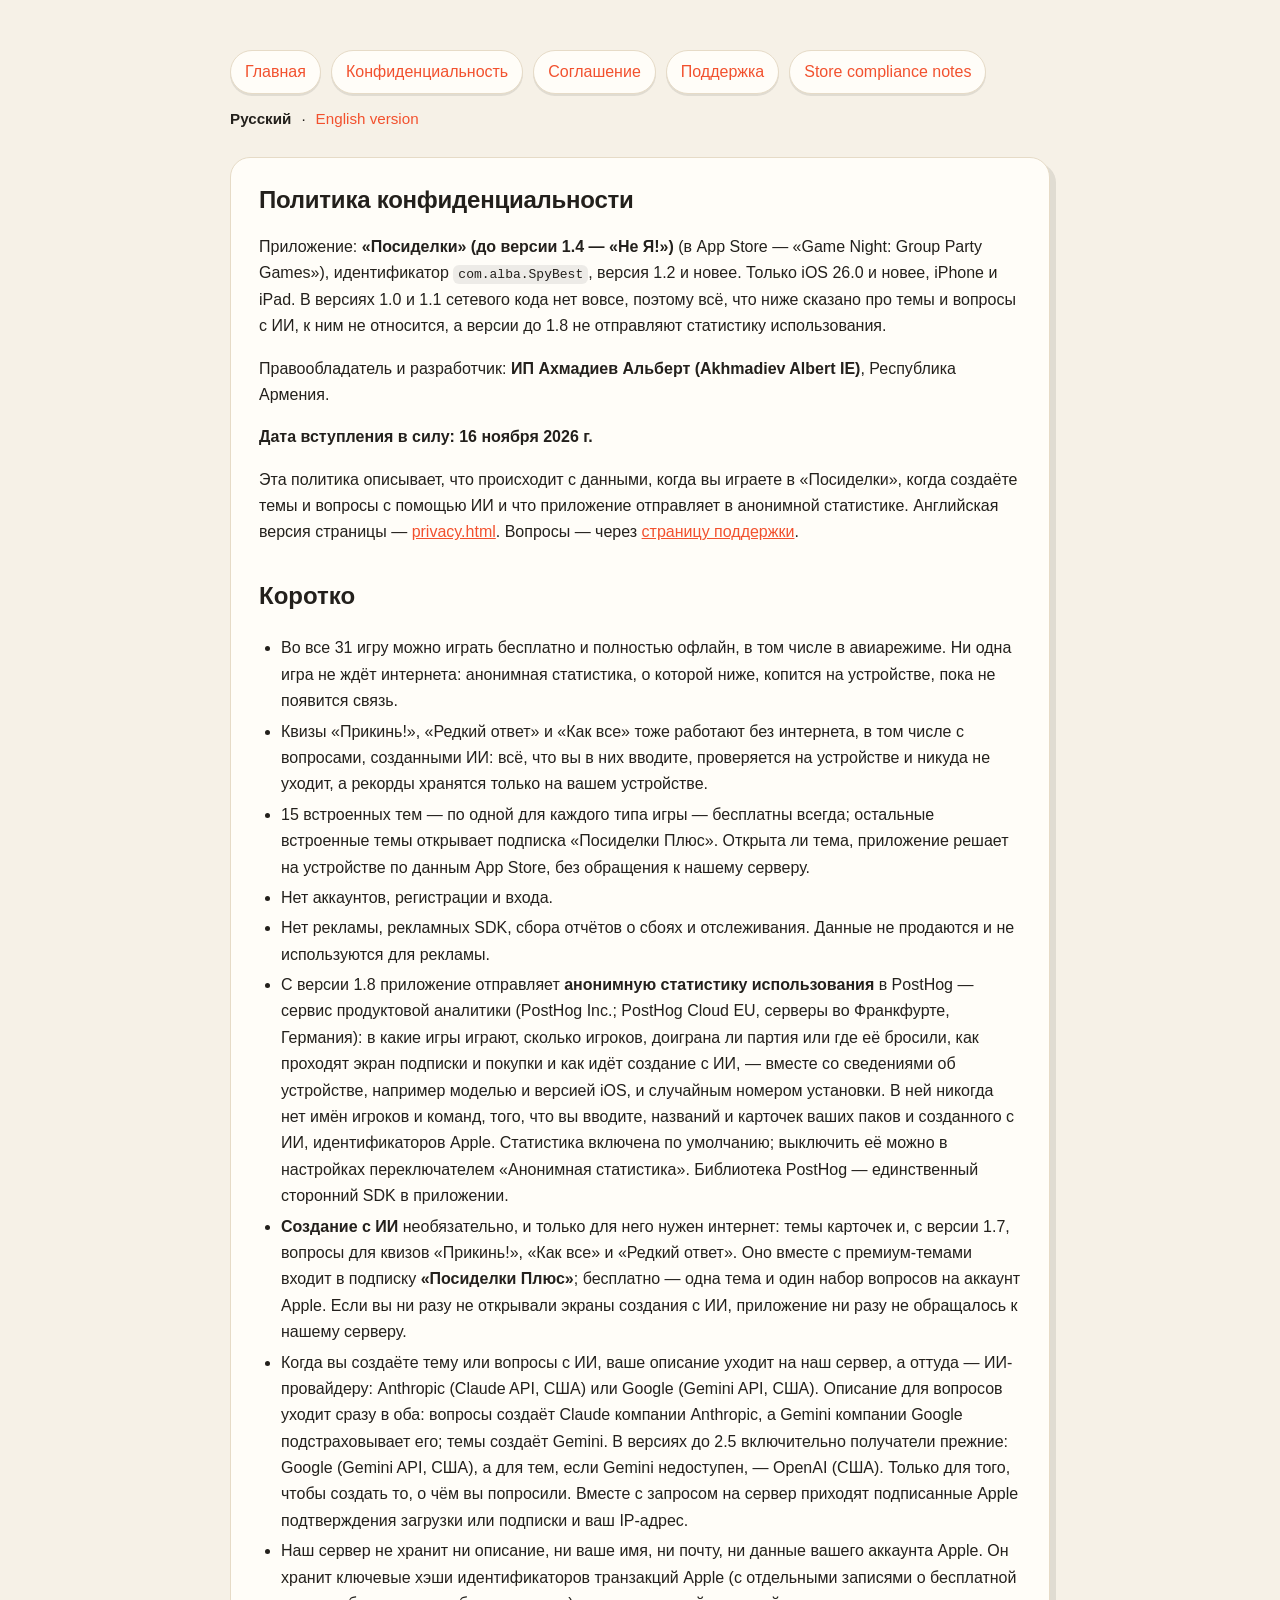
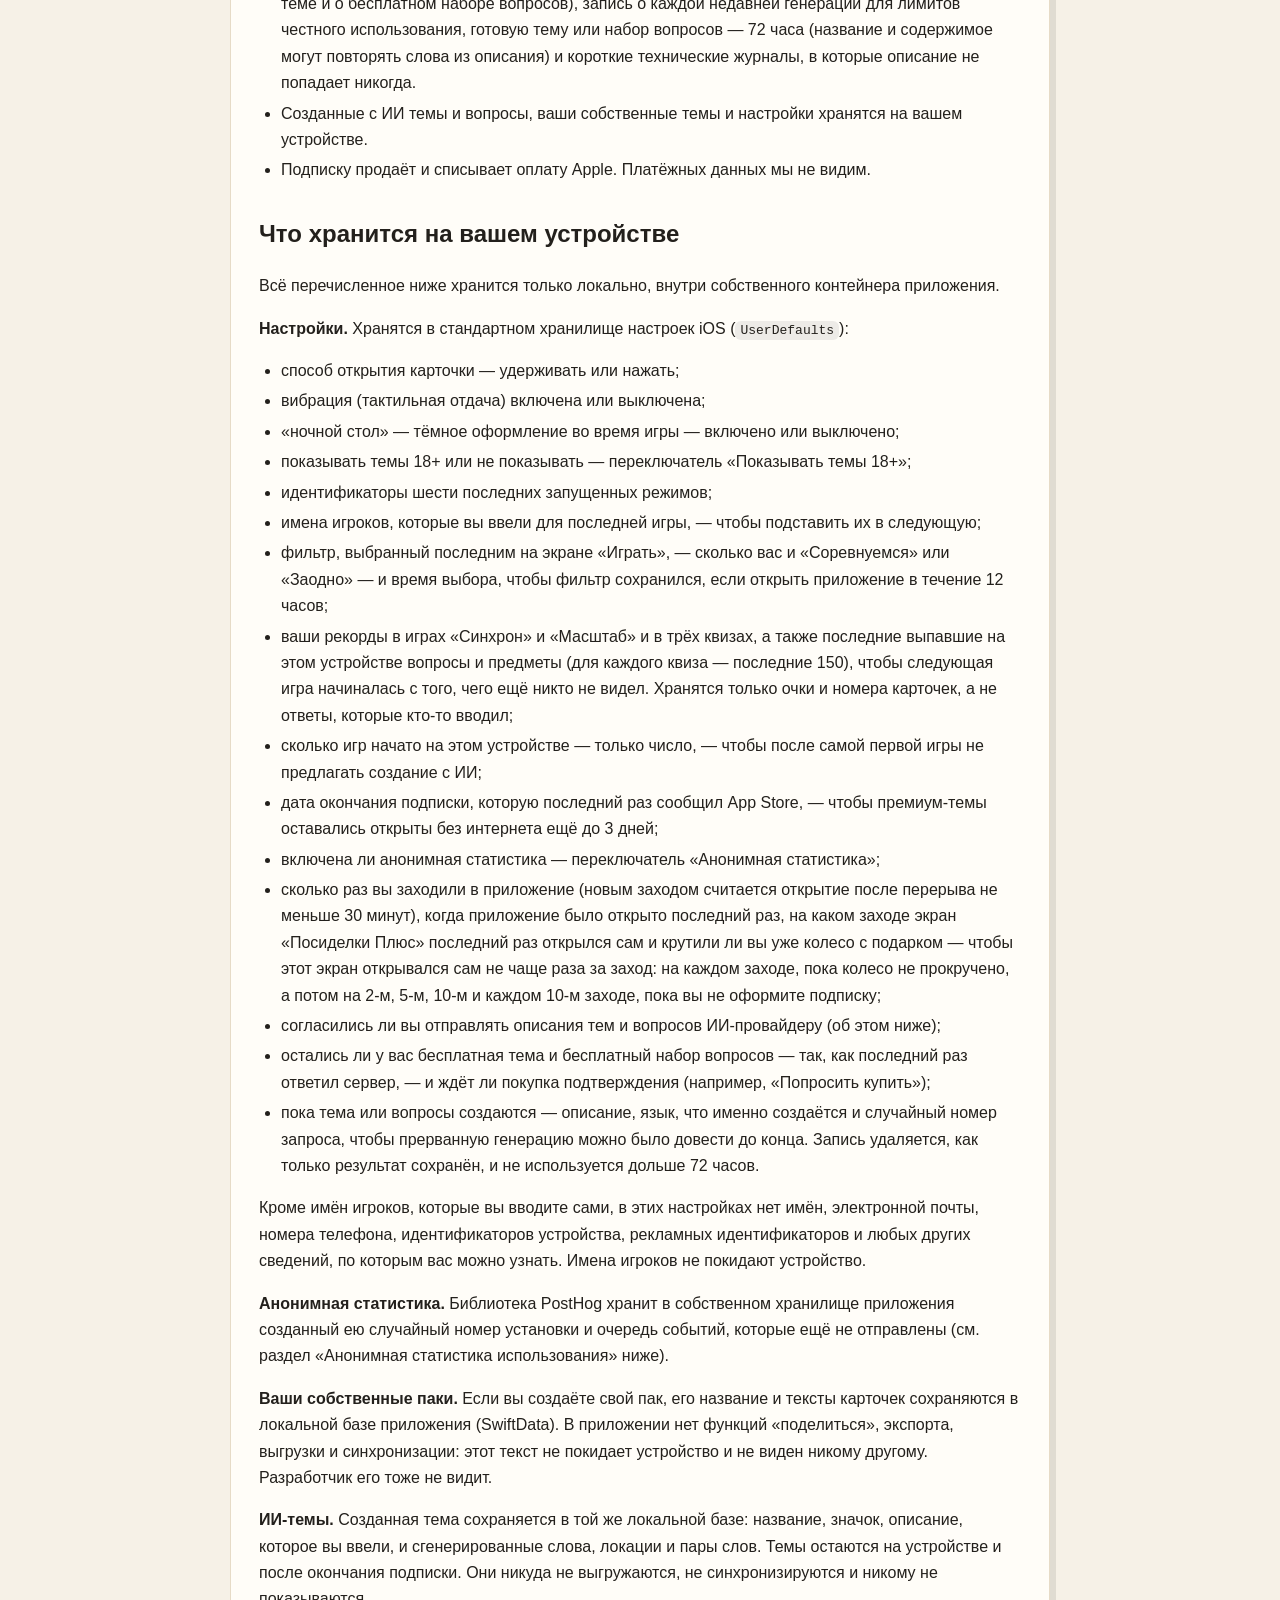
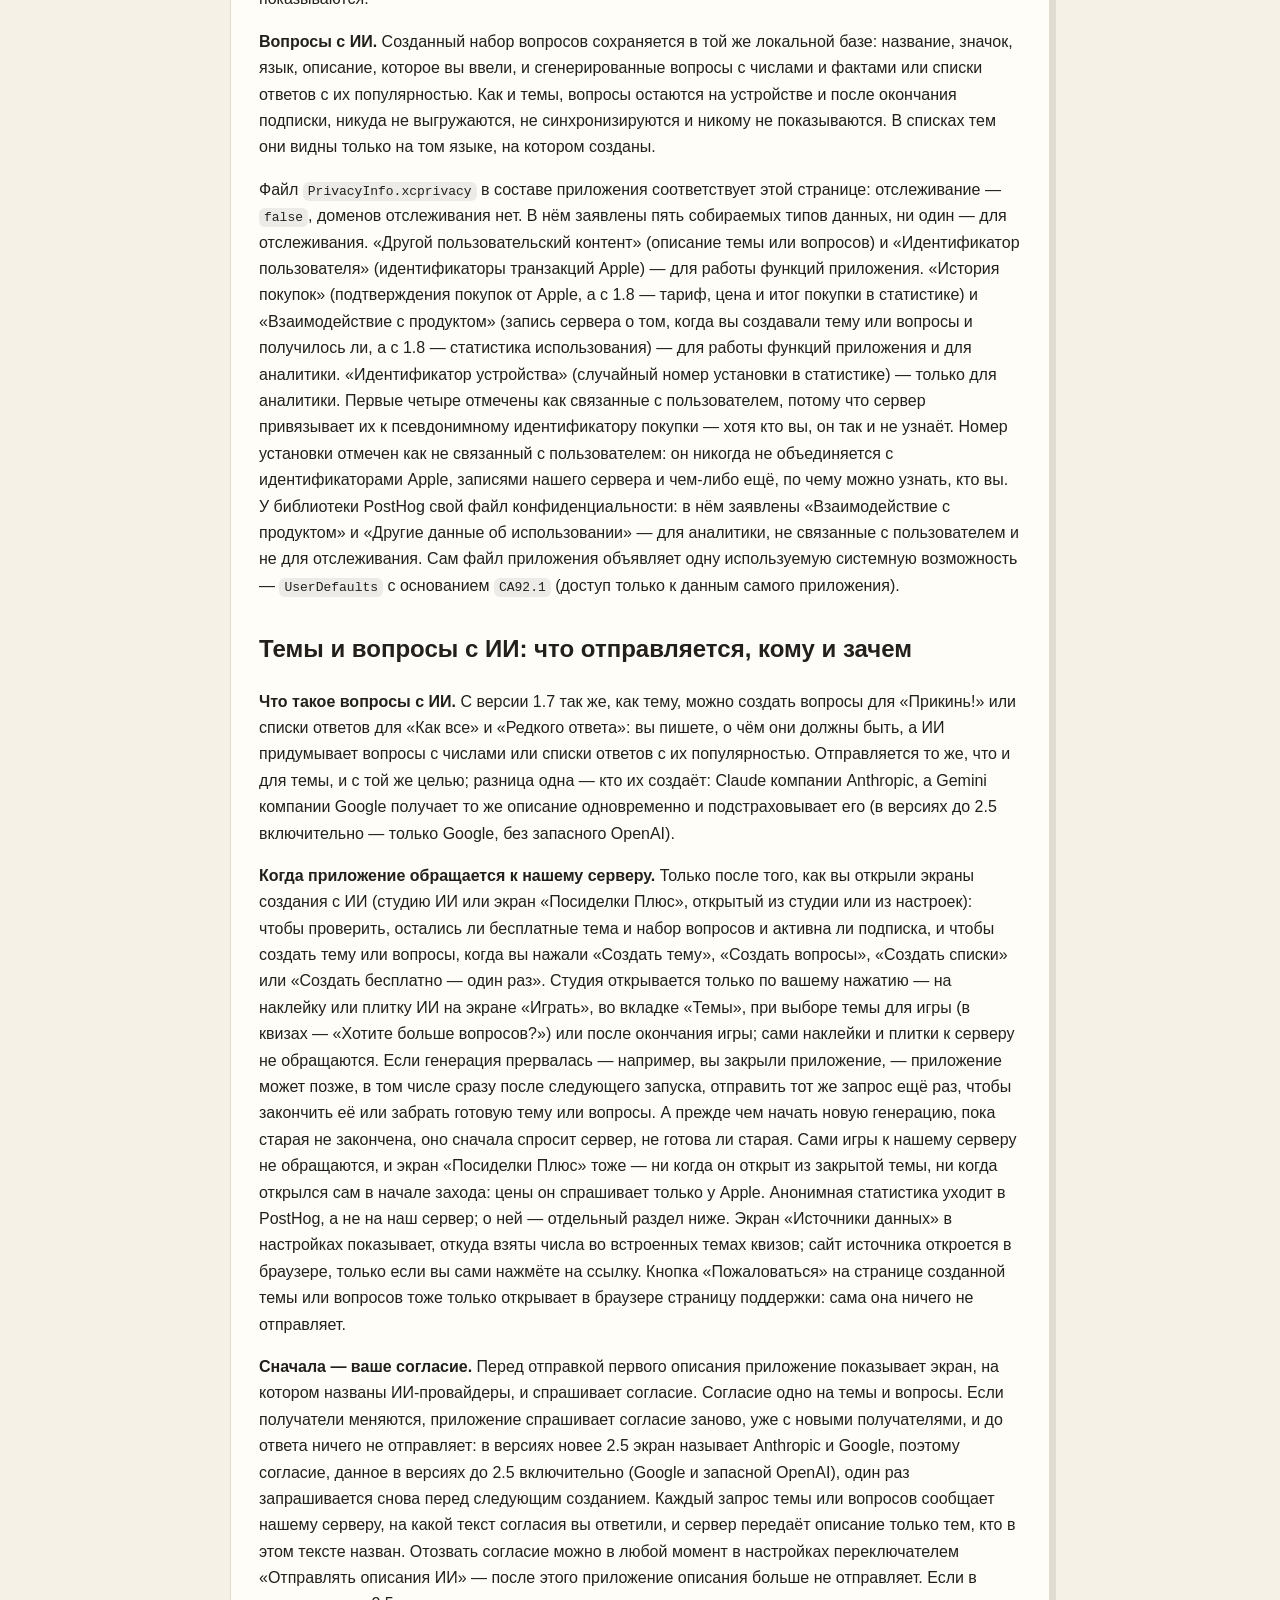
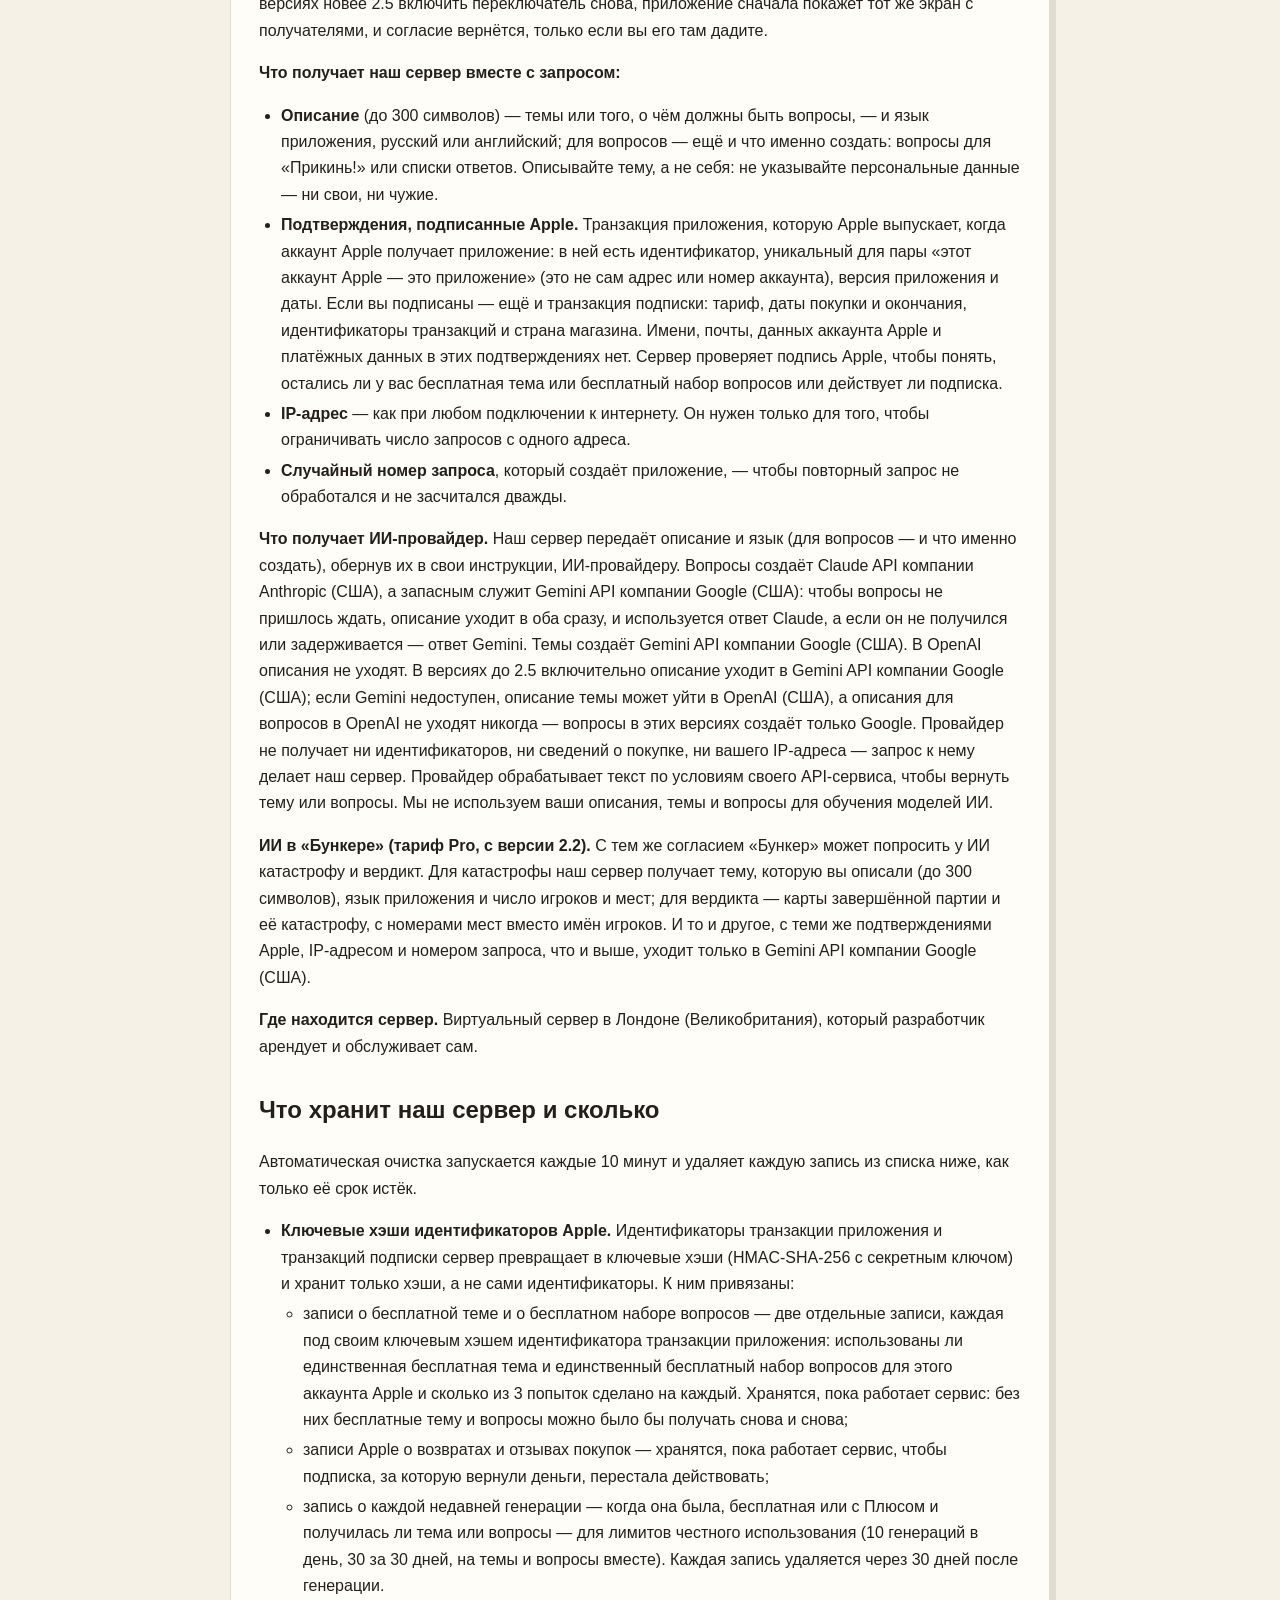
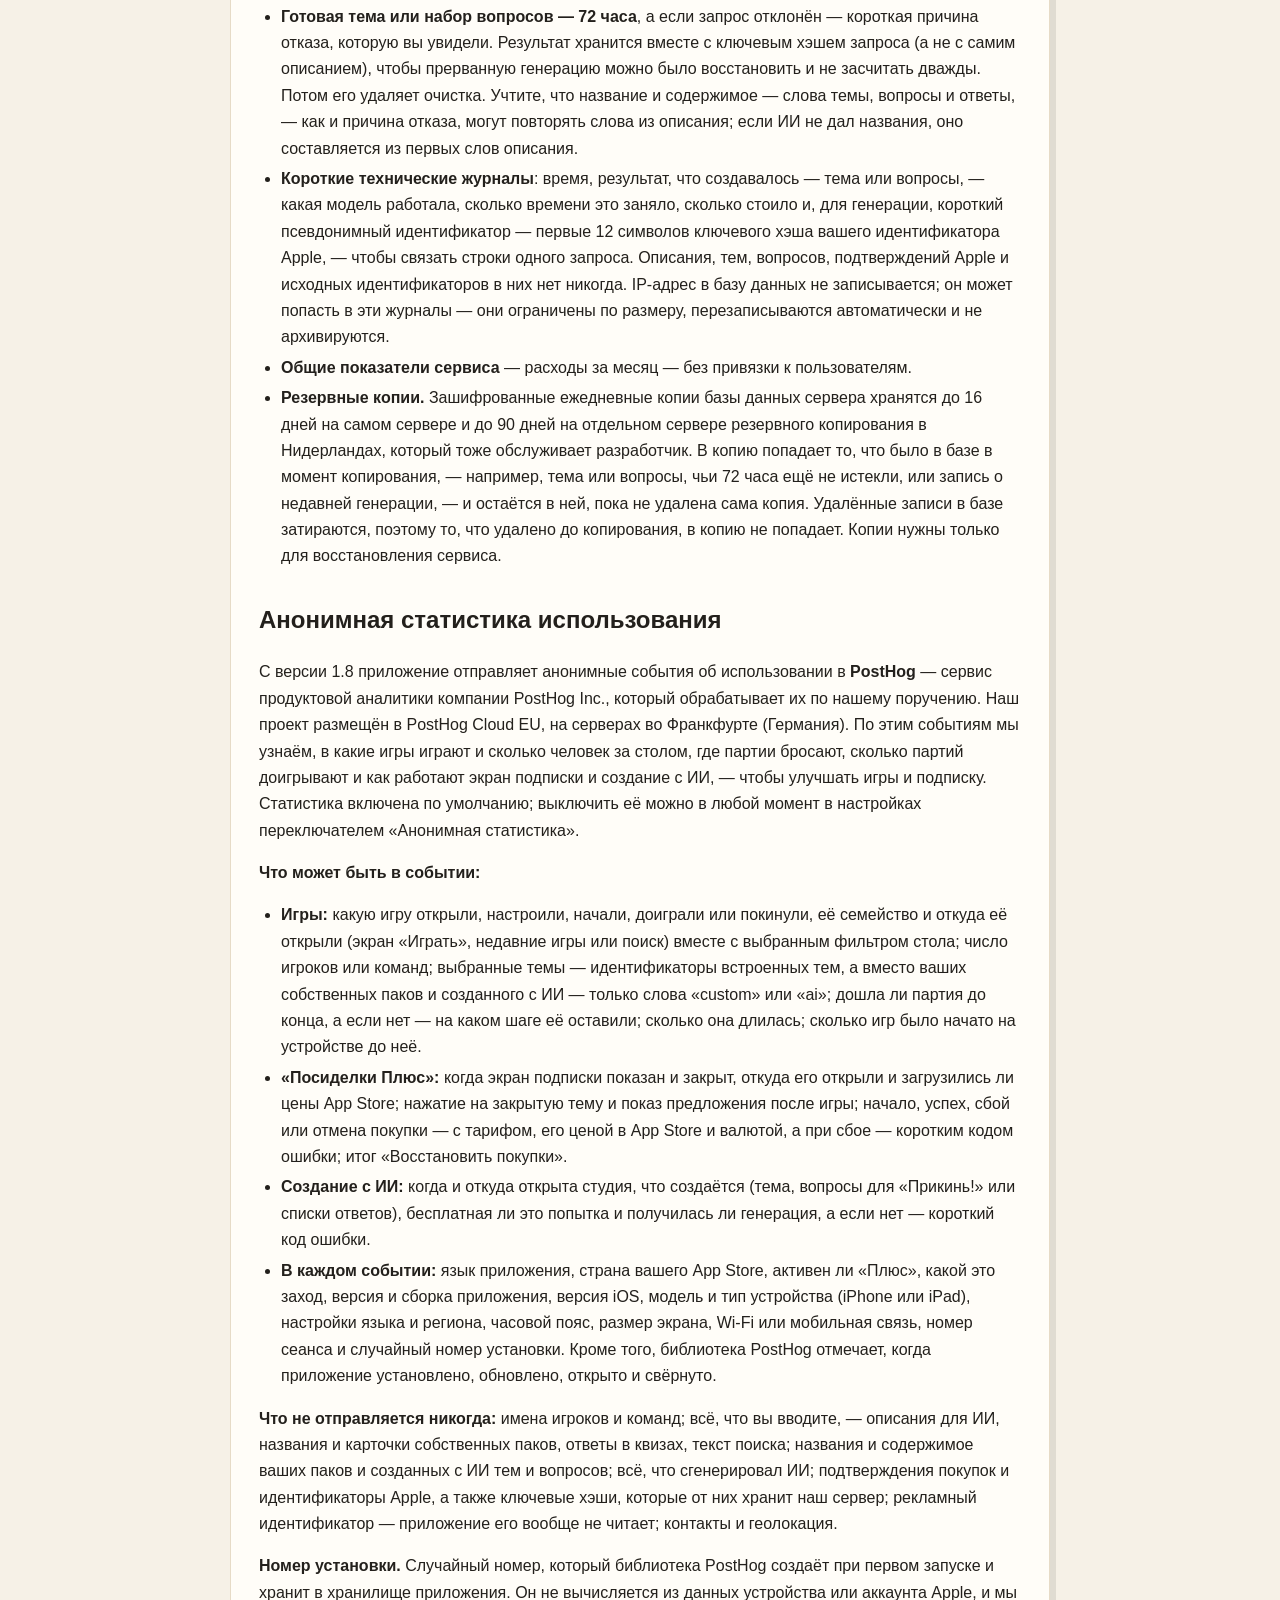
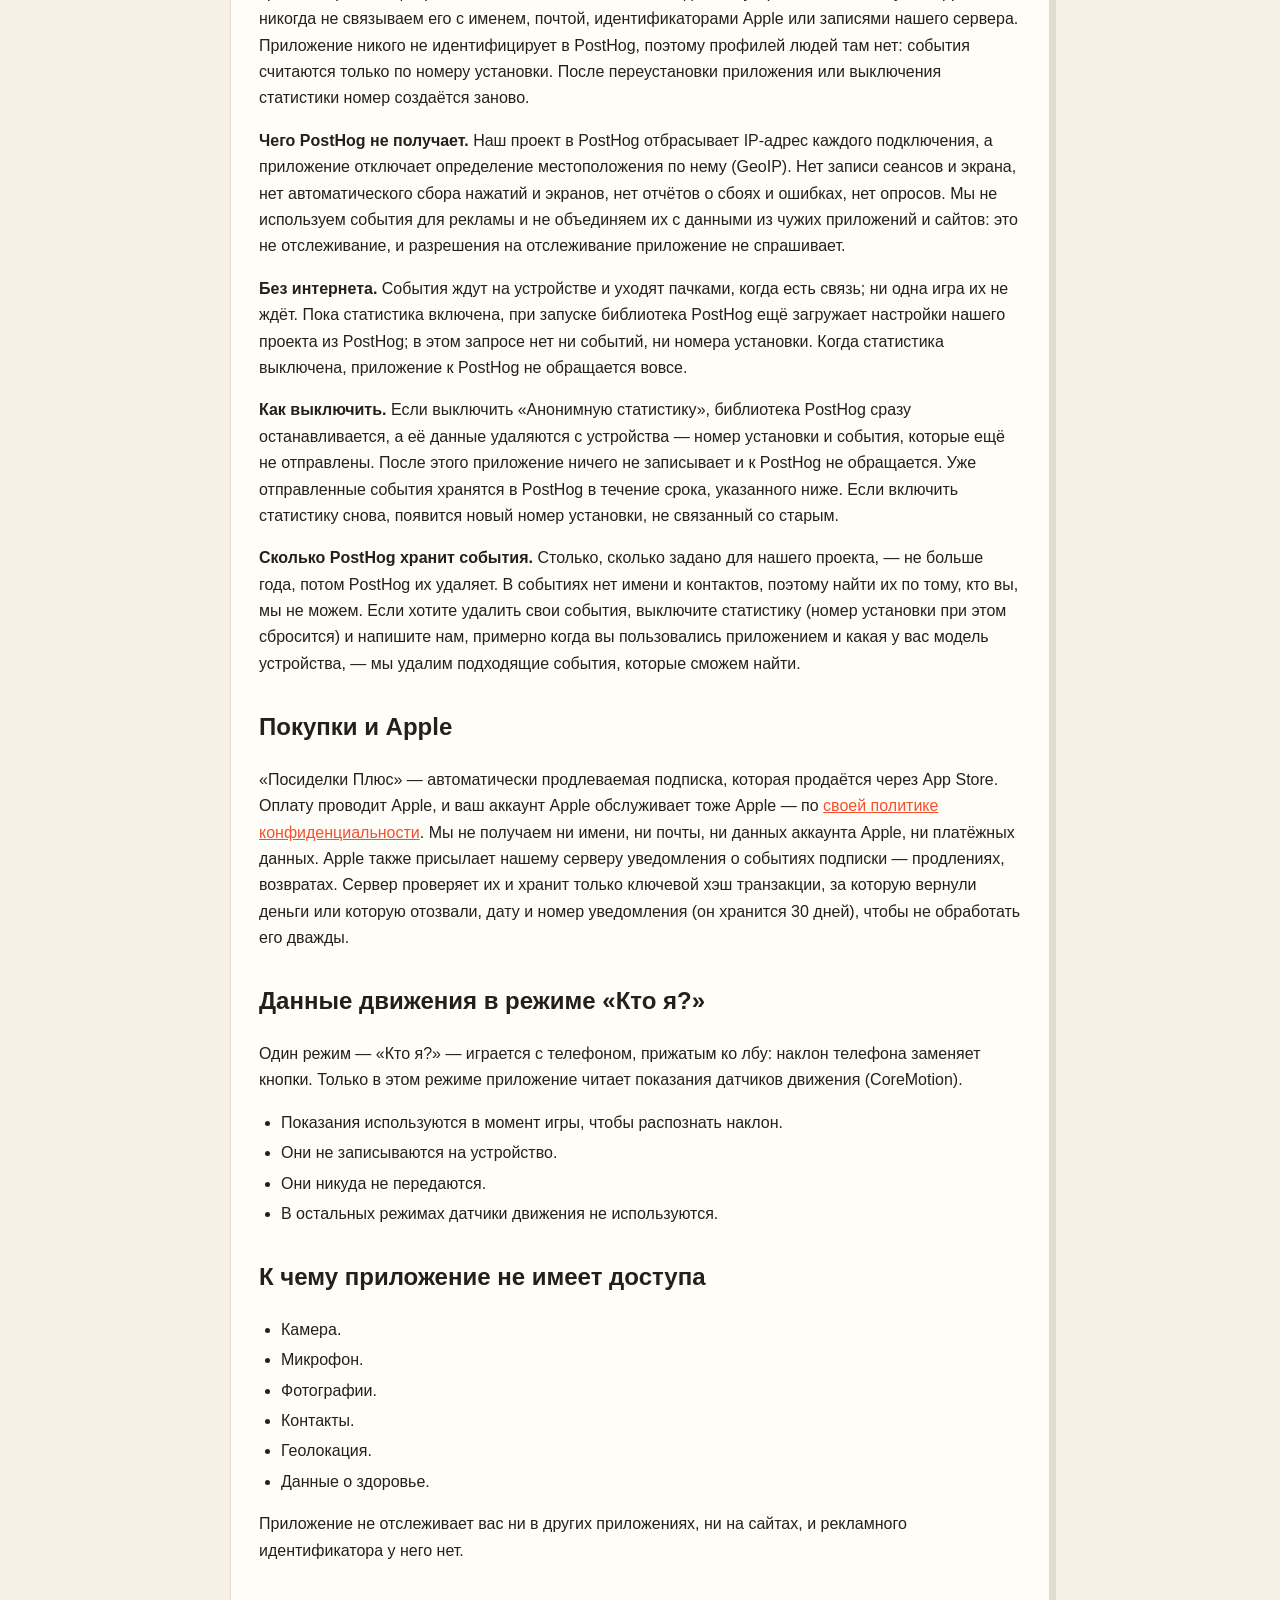
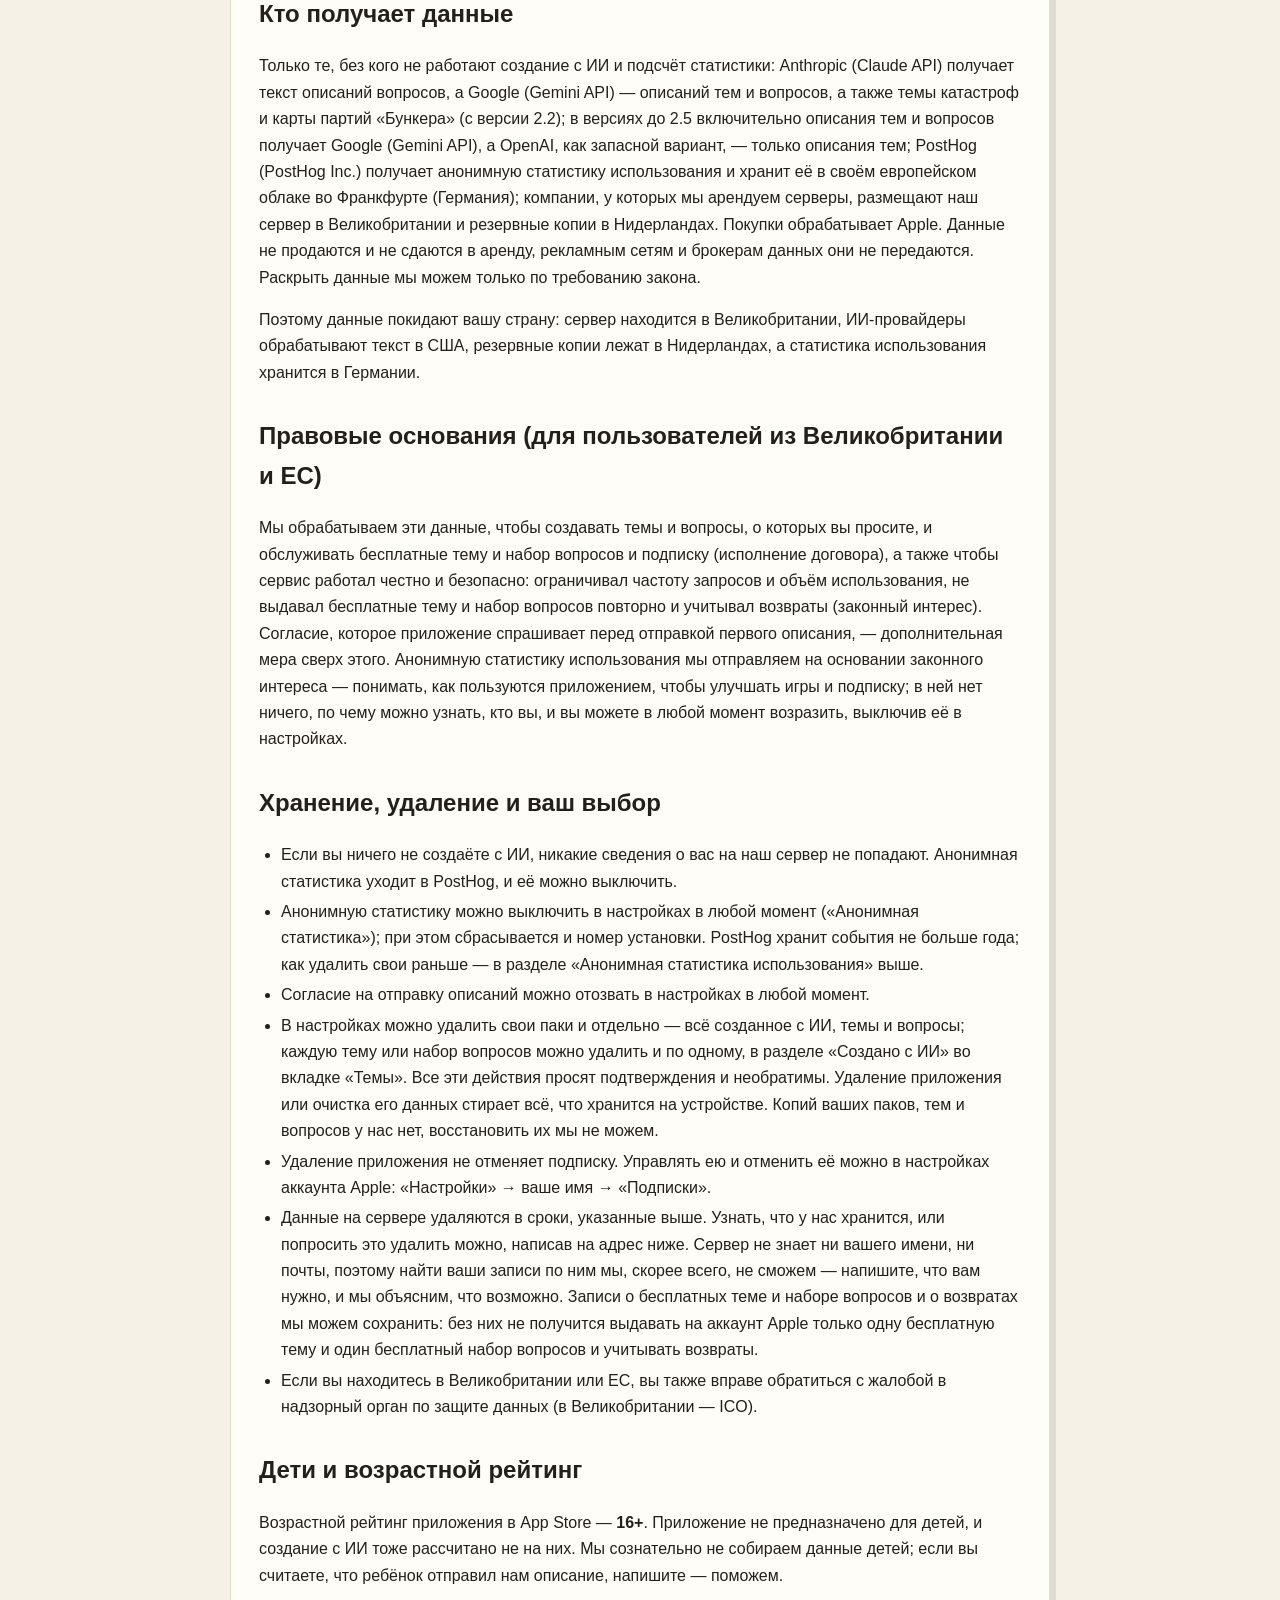
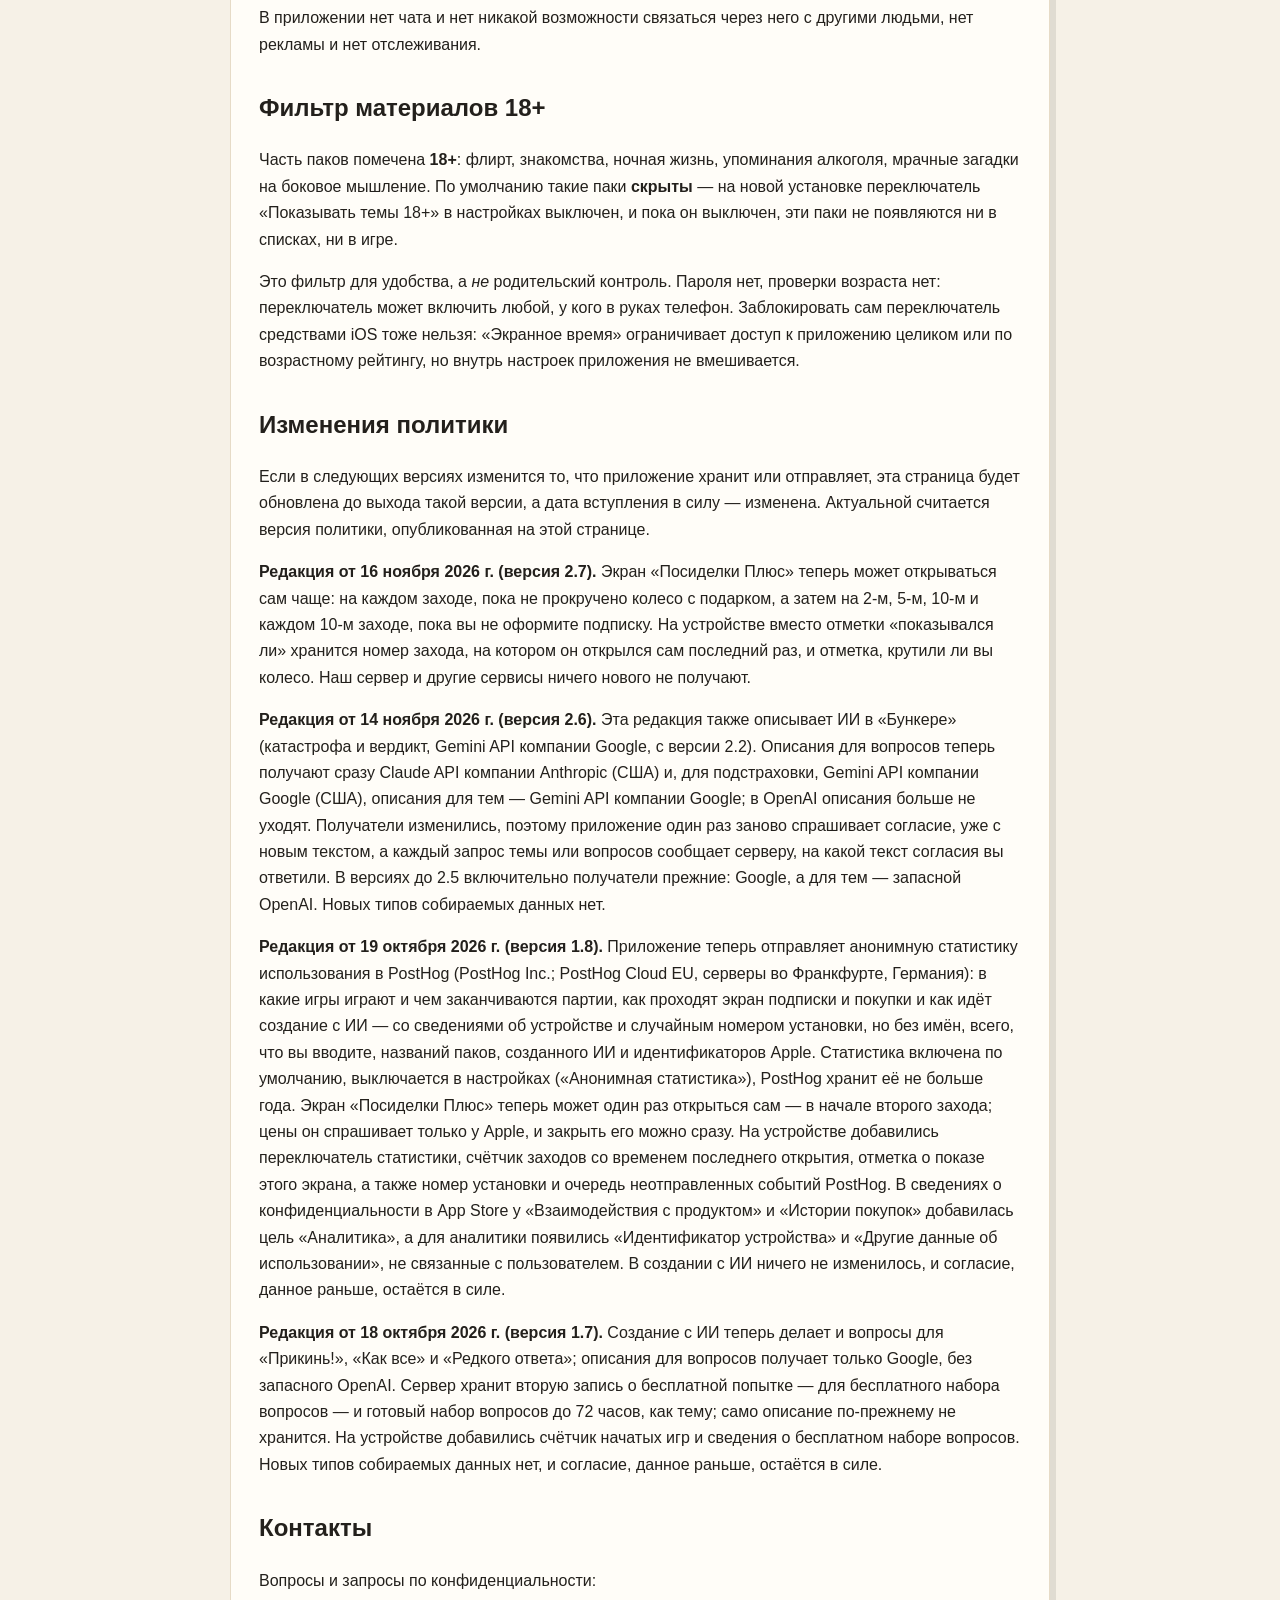
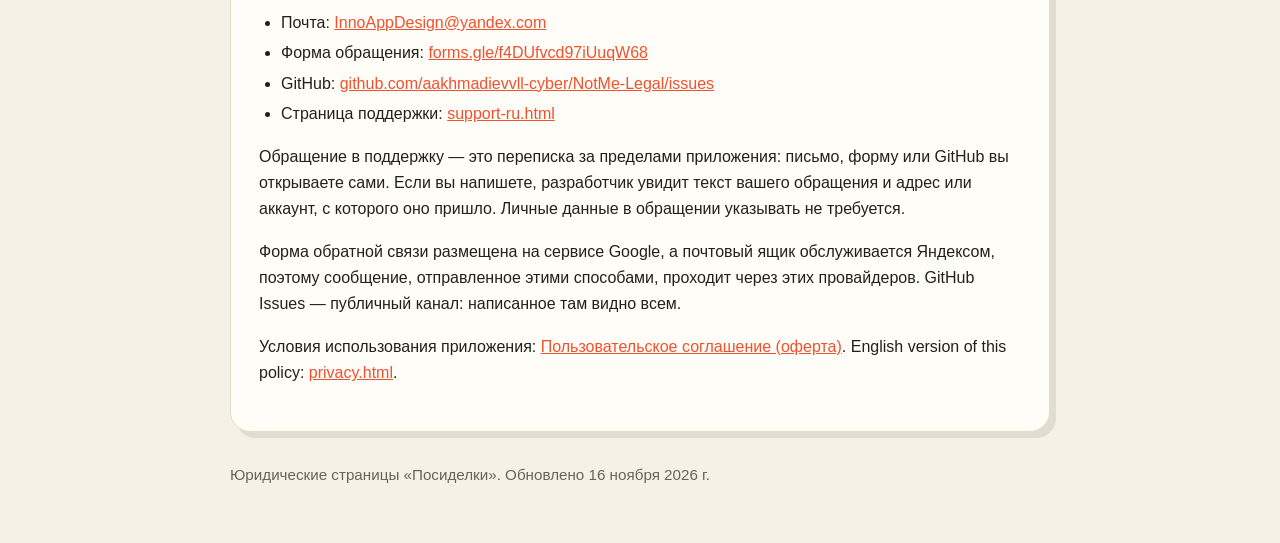
==== commit dc2be451: "docs: privacy pages for version 2.7 (the Plus screen opens by itself more often) Effective November " ====
--- a/privacy-ru.html
+++ b/privacy-ru.html
@@ -9,7 +9,7 @@
 
 <p>Правообладатель и разработчик: <strong>ИП Ахмадиев Альберт (Akhmadiev Albert IE)</strong>, Республика Армения.</p>
 
-<p><strong>Дата вступления в силу: 14 ноября 2026 г.</strong></p>
+<p><strong>Дата вступления в силу: 16 ноября 2026 г.</strong></p>
 
 <p>Эта политика описывает, что происходит с данными, когда вы играете в «Посиделки», когда создаёте темы и вопросы с помощью ИИ и что приложение отправляет в анонимной статистике. Английская версия страницы — <a href="privacy.html">privacy.html</a>. Вопросы — через <a href="support-ru.html">страницу поддержки</a>.</p>
 
@@ -47,7 +47,7 @@
 <li>сколько игр начато на этом устройстве — только число, — чтобы после самой первой игры не предлагать создание с ИИ;</li>
 <li>дата окончания подписки, которую последний раз сообщил App Store, — чтобы премиум-темы оставались открыты без интернета ещё до 3 дней;</li>
 <li>включена ли анонимная статистика — переключатель «Анонимная статистика»;</li>
-<li>сколько раз вы заходили в приложение (новым заходом считается открытие после перерыва не меньше 30 минут), когда приложение было открыто последний раз и показывался ли уже приветственный экран «Посиделки Плюс» — чтобы он открылся сам не больше одного раза, в начале второго захода;</li>
+<li>сколько раз вы заходили в приложение (новым заходом считается открытие после перерыва не меньше 30 минут), когда приложение было открыто последний раз, на каком заходе экран «Посиделки Плюс» последний раз открылся сам и крутили ли вы уже колесо с подарком — чтобы этот экран открывался сам не чаще раза за заход: на каждом заходе, пока колесо не прокручено, а потом на 2-м, 5-м, 10-м и каждом 10-м заходе, пока вы не оформите подписку;</li>
 <li>согласились ли вы отправлять описания тем и вопросов ИИ-провайдеру (об этом ниже);</li>
 <li>остались ли у вас бесплатная тема и бесплатный набор вопросов — так, как последний раз ответил сервер, — и ждёт ли покупка подтверждения (например, «Попросить купить»);</li>
 <li>пока тема или вопросы создаются — описание, язык, что именно создаётся и случайный номер запроса, чтобы прерванную генерацию можно было довести до конца. Запись удаляется, как только результат сохранён, и не используется дольше 72 часов.</li>
@@ -69,7 +69,7 @@
 
 <p><strong>Что такое вопросы с ИИ.</strong> С версии 1.7 так же, как тему, можно создать вопросы для «Прикинь!» или списки ответов для «Как все» и «Редкого ответа»: вы пишете, о чём они должны быть, а ИИ придумывает вопросы с числами или списки ответов с их популярностью. Отправляется то же, что и для темы, и с той же целью; разница одна — кто их создаёт: Claude компании Anthropic, а Gemini компании Google получает то же описание одновременно и подстраховывает его (в версиях до 2.5 включительно — только Google, без запасного OpenAI).</p>
 
-<p><strong>Когда приложение обращается к нашему серверу.</strong> Только после того, как вы открыли экраны создания с ИИ (студию ИИ или экран «Посиделки Плюс», открытый из студии или из настроек): чтобы проверить, остались ли бесплатные тема и набор вопросов и активна ли подписка, и чтобы создать тему или вопросы, когда вы нажали «Создать тему», «Создать вопросы», «Создать списки» или «Создать бесплатно — один раз». Студия открывается только по вашему нажатию — на наклейку или плитку ИИ на экране «Играть», во вкладке «Темы», при выборе темы для игры (в квизах — «Хотите больше вопросов?») или после окончания игры; сами наклейки и плитки к серверу не обращаются. Если генерация прервалась — например, вы закрыли приложение, — приложение может позже, в том числе сразу после следующего запуска, отправить тот же запрос ещё раз, чтобы закончить её или забрать готовую тему или вопросы. А прежде чем начать новую генерацию, пока старая не закончена, оно сначала спросит сервер, не готова ли старая. Сами игры к нашему серверу не обращаются, и экран «Посиделки Плюс» тоже — ни когда он открыт из закрытой темы, ни когда открылся сам при втором заходе: цены он спрашивает только у Apple. Анонимная статистика уходит в PostHog, а не на наш сервер; о ней — отдельный раздел ниже. Экран «Источники данных» в настройках показывает, откуда взяты числа во встроенных темах квизов; сайт источника откроется в браузере, только если вы сами нажмёте на ссылку. Кнопка «Пожаловаться» на странице созданной темы или вопросов тоже только открывает в браузере страницу поддержки: сама она ничего не отправляет.</p>
+<p><strong>Когда приложение обращается к нашему серверу.</strong> Только после того, как вы открыли экраны создания с ИИ (студию ИИ или экран «Посиделки Плюс», открытый из студии или из настроек): чтобы проверить, остались ли бесплатные тема и набор вопросов и активна ли подписка, и чтобы создать тему или вопросы, когда вы нажали «Создать тему», «Создать вопросы», «Создать списки» или «Создать бесплатно — один раз». Студия открывается только по вашему нажатию — на наклейку или плитку ИИ на экране «Играть», во вкладке «Темы», при выборе темы для игры (в квизах — «Хотите больше вопросов?») или после окончания игры; сами наклейки и плитки к серверу не обращаются. Если генерация прервалась — например, вы закрыли приложение, — приложение может позже, в том числе сразу после следующего запуска, отправить тот же запрос ещё раз, чтобы закончить её или забрать готовую тему или вопросы. А прежде чем начать новую генерацию, пока старая не закончена, оно сначала спросит сервер, не готова ли старая. Сами игры к нашему серверу не обращаются, и экран «Посиделки Плюс» тоже — ни когда он открыт из закрытой темы, ни когда открылся сам в начале захода: цены он спрашивает только у Apple. Анонимная статистика уходит в PostHog, а не на наш сервер; о ней — отдельный раздел ниже. Экран «Источники данных» в настройках показывает, откуда взяты числа во встроенных темах квизов; сайт источника откроется в браузере, только если вы сами нажмёте на ссылку. Кнопка «Пожаловаться» на странице созданной темы или вопросов тоже только открывает в браузере страницу поддержки: сама она ничего не отправляет.</p>
 
 <p><strong>Сначала — ваше согласие.</strong> Перед отправкой первого описания приложение показывает экран, на котором названы ИИ-провайдеры, и спрашивает согласие. Согласие одно на темы и вопросы. Если получатели меняются, приложение спрашивает согласие заново, уже с новыми получателями, и до ответа ничего не отправляет: в версиях новее 2.5 экран называет Anthropic и Google, поэтому согласие, данное в версиях до 2.5 включительно (Google и запасной OpenAI), один раз запрашивается снова перед следующим созданием. Каждый запрос темы или вопросов сообщает нашему серверу, на какой текст согласия вы ответили, и сервер передаёт описание только тем, кто в этом тексте назван. Отозвать согласие можно в любой момент в настройках переключателем «Отправлять описания ИИ» — после этого приложение описания больше не отправляет. Если в версиях новее 2.5 включить переключатель снова, приложение сначала покажет тот же экран с получателями, и согласие вернётся, только если вы его там дадите.</p>
 
@@ -197,6 +197,8 @@
 
 <p>Если в следующих версиях изменится то, что приложение хранит или отправляет, эта страница будет обновлена до выхода такой версии, а дата вступления в силу — изменена. Актуальной считается версия политики, опубликованная на этой странице.</p>
 
+<p><strong>Редакция от 16 ноября 2026 г. (версия 2.7).</strong> Экран «Посиделки Плюс» теперь может открываться сам чаще: на каждом заходе, пока не прокручено колесо с подарком, а затем на 2-м, 5-м, 10-м и каждом 10-м заходе, пока вы не оформите подписку. На устройстве вместо отметки «показывался ли» хранится номер захода, на котором он открылся сам последний раз, и отметка, крутили ли вы колесо. Наш сервер и другие сервисы ничего нового не получают.</p>
+
 <p><strong>Редакция от 14 ноября 2026 г. (версия 2.6).</strong> Эта редакция также описывает ИИ в «Бункере» (катастрофа и вердикт, Gemini API компании Google, с версии 2.2). Описания для вопросов теперь получают сразу Claude API компании Anthropic (США) и, для подстраховки, Gemini API компании Google (США), описания для тем — Gemini API компании Google; в OpenAI описания больше не уходят. Получатели изменились, поэтому приложение один раз заново спрашивает согласие, уже с новым текстом, а каждый запрос темы или вопросов сообщает серверу, на какой текст согласия вы ответили. В версиях до 2.5 включительно получатели прежние: Google, а для тем — запасной OpenAI. Новых типов собираемых данных нет.</p>
 
 <p><strong>Редакция от 19 октября 2026 г. (версия 1.8).</strong> Приложение теперь отправляет анонимную статистику использования в PostHog (PostHog Inc.; PostHog Cloud EU, серверы во Франкфурте, Германия): в какие игры играют и чем заканчиваются партии, как проходят экран подписки и покупки и как идёт создание с ИИ — со сведениями об устройстве и случайным номером установки, но без имён, всего, что вы вводите, названий паков, созданного ИИ и идентификаторов Apple. Статистика включена по умолчанию, выключается в настройках («Анонимная статистика»), PostHog хранит её не больше года. Экран «Посиделки Плюс» теперь может один раз открыться сам — в начале второго захода; цены он спрашивает только у Apple, и закрыть его можно сразу. На устройстве добавились переключатель статистики, счётчик заходов со временем последнего открытия, отметка о показе этого экрана, а также номер установки и очередь неотправленных событий PostHog. В сведениях о конфиденциальности в App Store у «Взаимодействия с продуктом» и «Истории покупок» добавилась цель «Аналитика», а для аналитики появились «Идентификатор устройства» и «Другие данные об использовании», не связанные с пользователем. В создании с ИИ ничего не изменилось, и согласие, данное раньше, остаётся в силе.</p>
@@ -219,4 +221,4 @@
 <p>Форма обратной связи размещена на сервисе Google, а почтовый ящик обслуживается Яндексом, поэтому сообщение, отправленное этими способами, проходит через этих провайдеров. GitHub Issues — публичный канал: написанное там видно всем.</p>
 
 <p>Условия использования приложения: <a href="terms-ru.html">Пользовательское соглашение (оферта)</a>. English version of this policy: <a href="privacy.html">privacy.html</a>.</p>
-</section><footer>Юридические страницы «Посиделки». Обновлено 14 ноября 2026 г.</footer></main></body></html>
+</section><footer>Юридические страницы «Посиделки». Обновлено 16 ноября 2026 г.</footer></main></body></html>
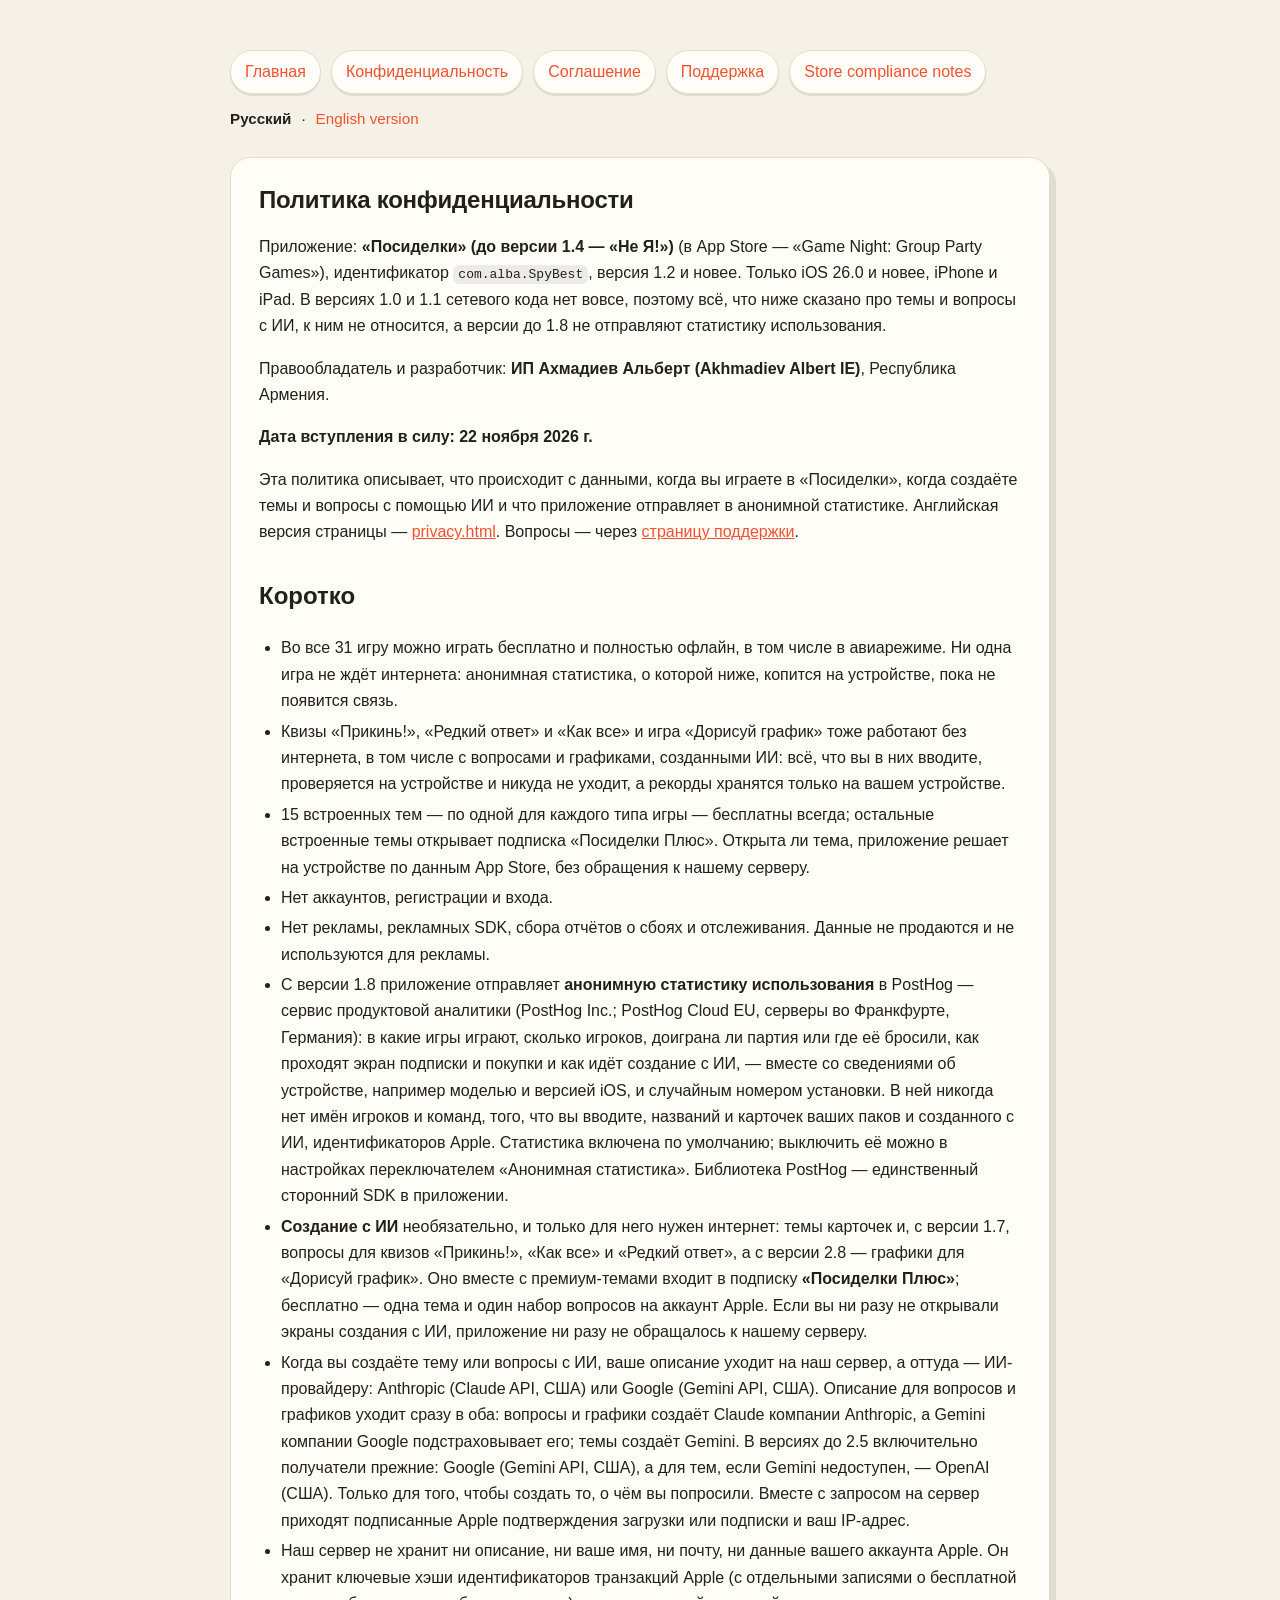
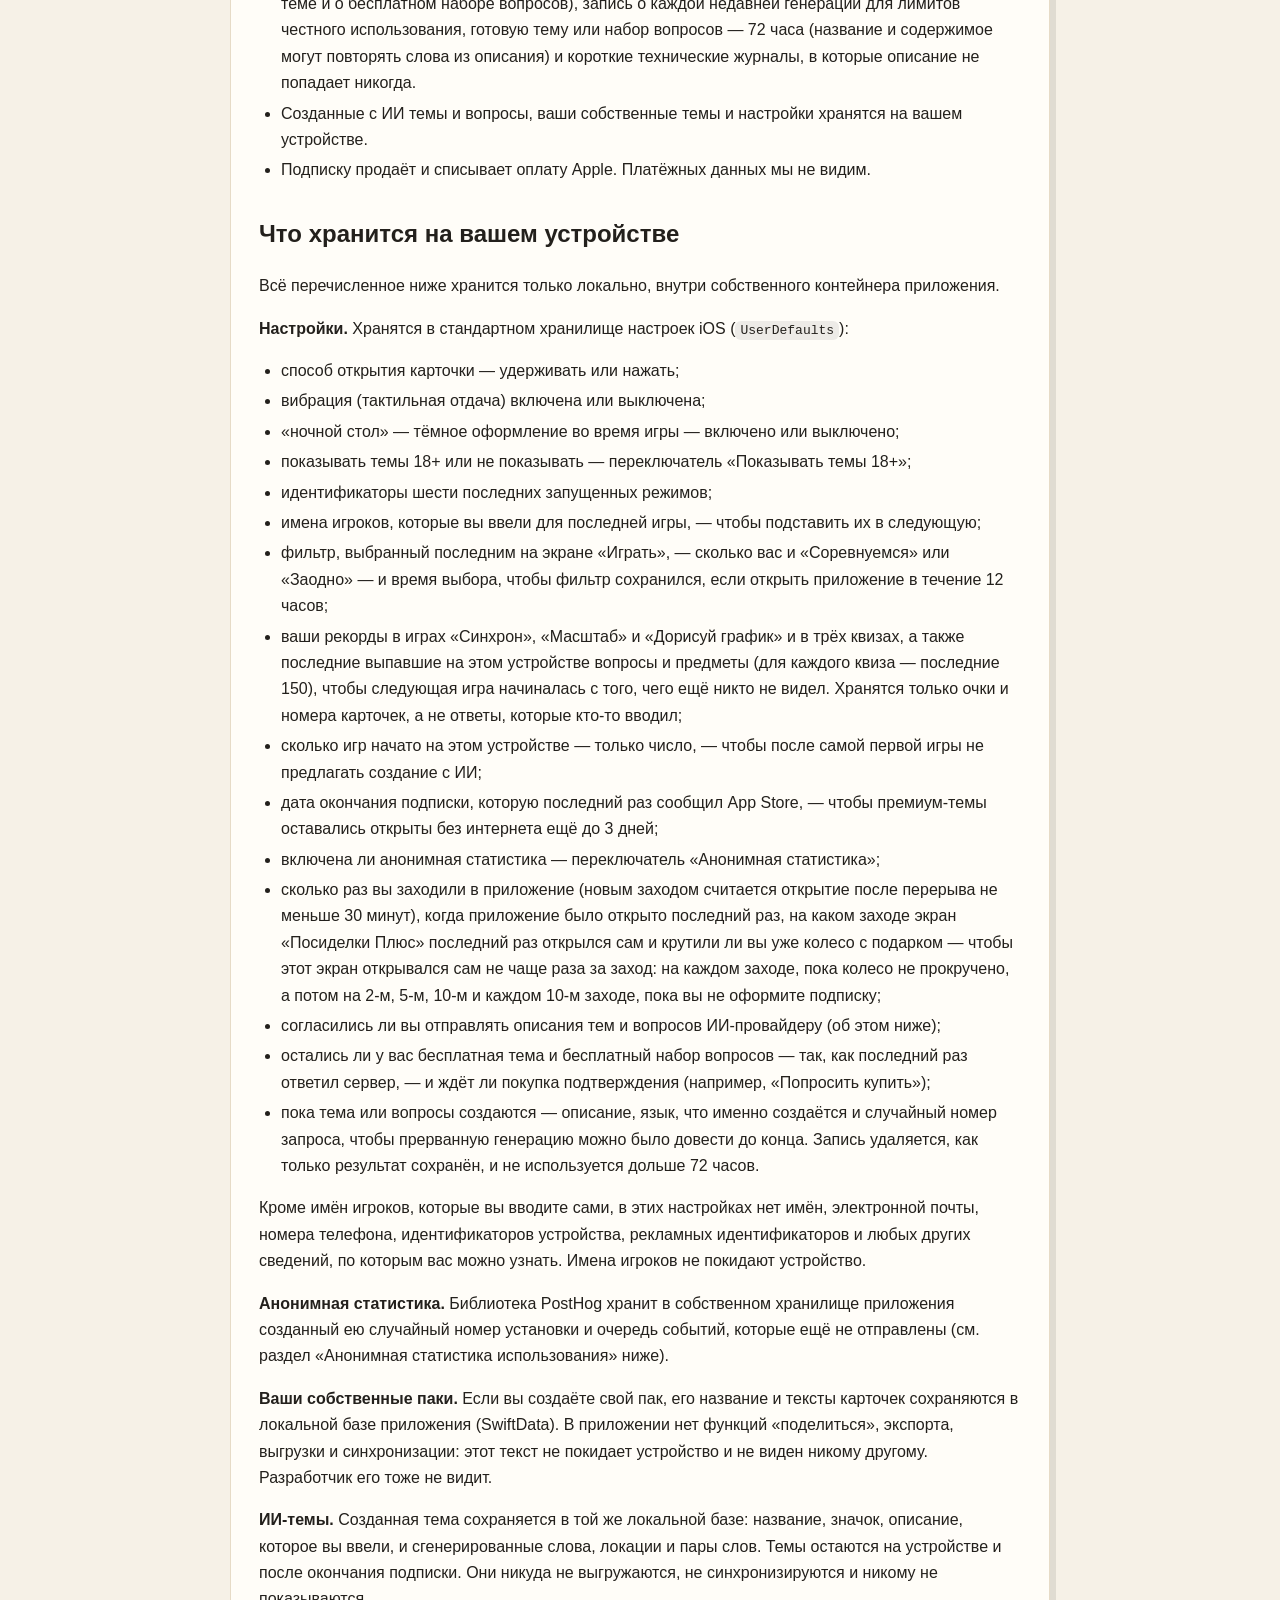
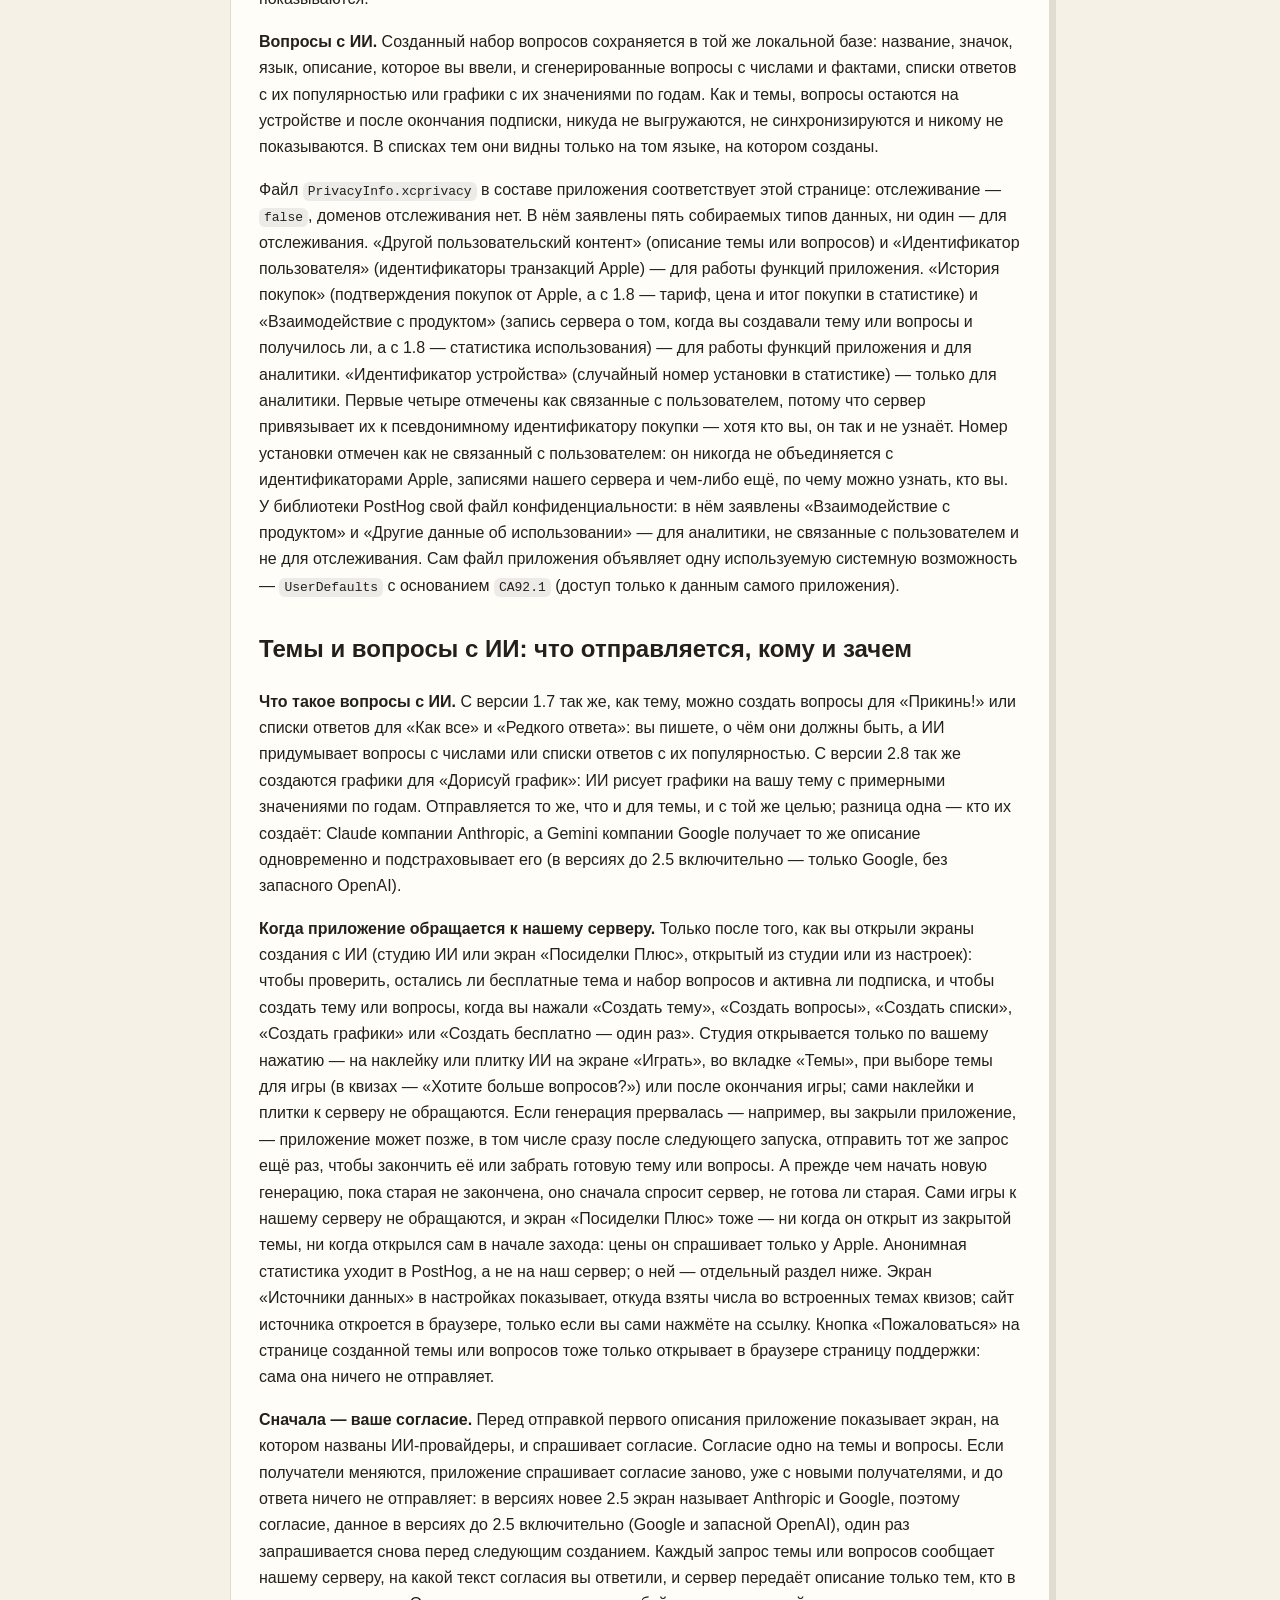
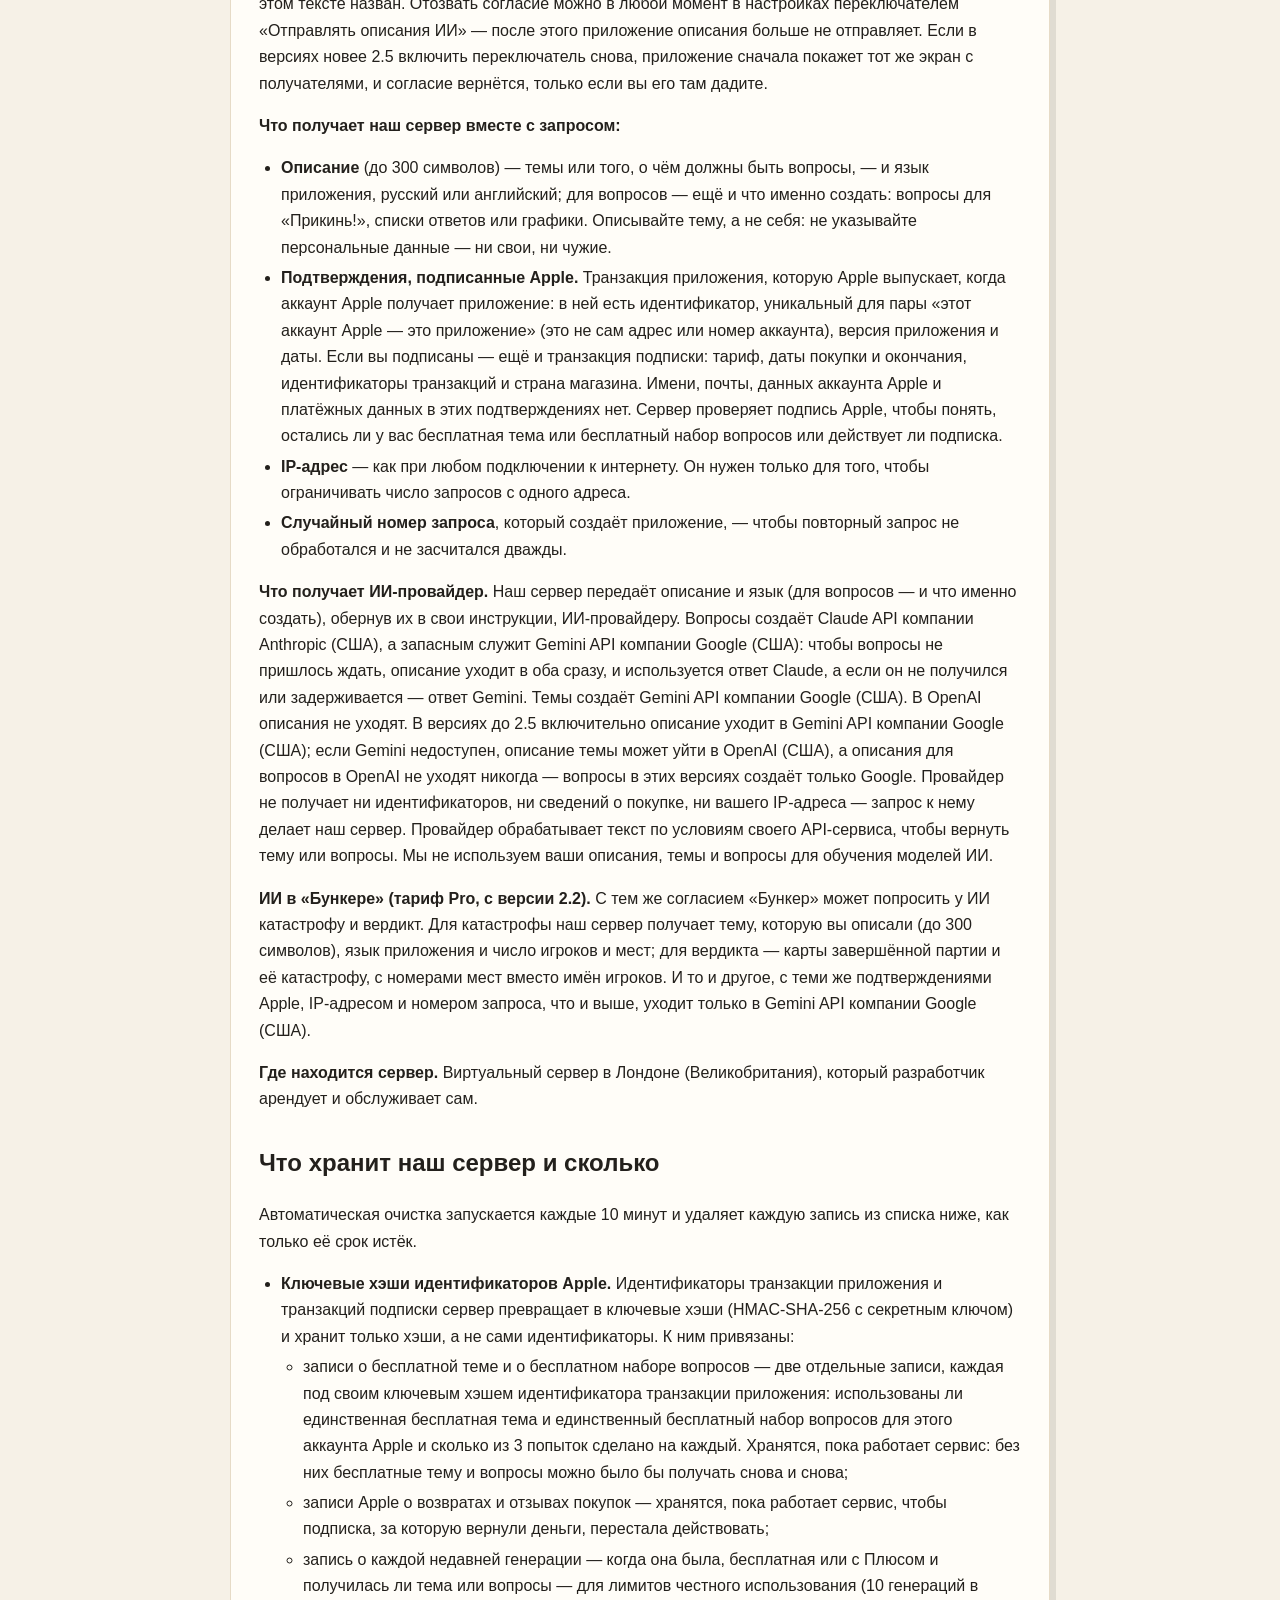
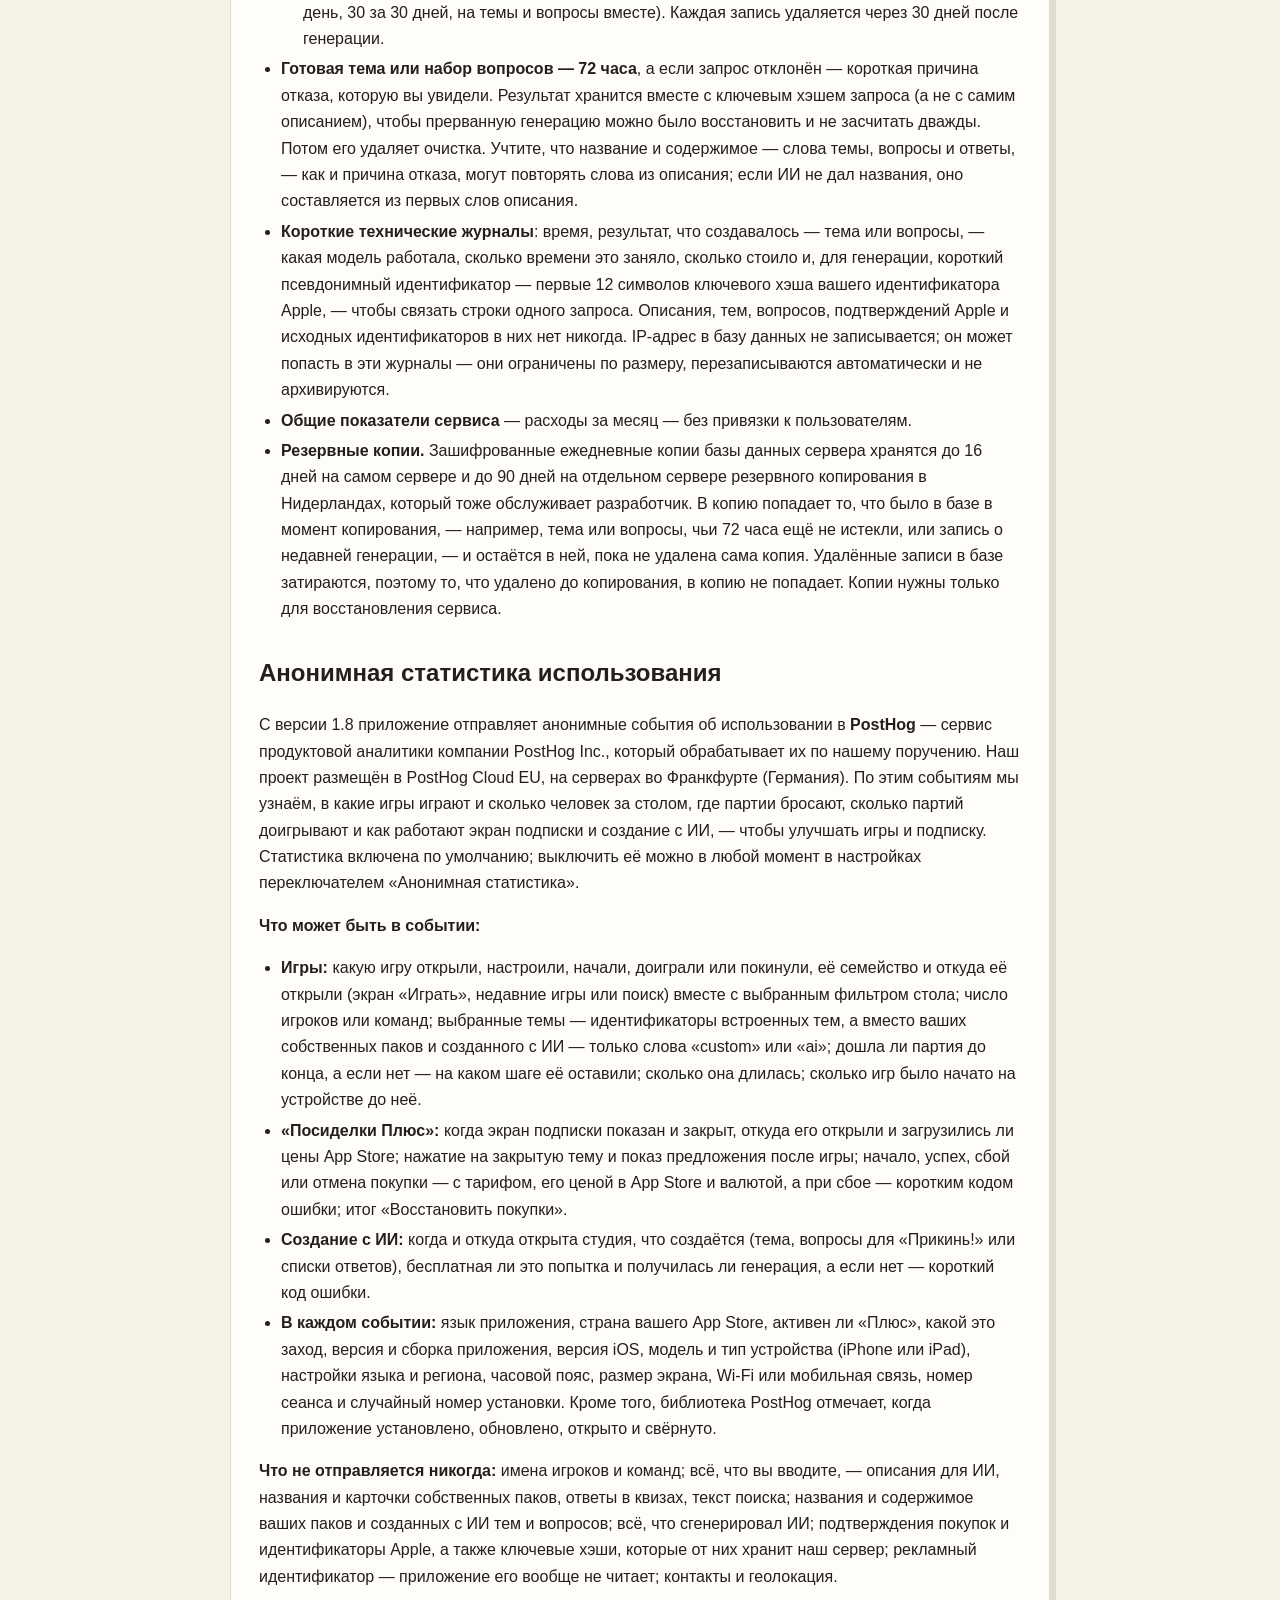
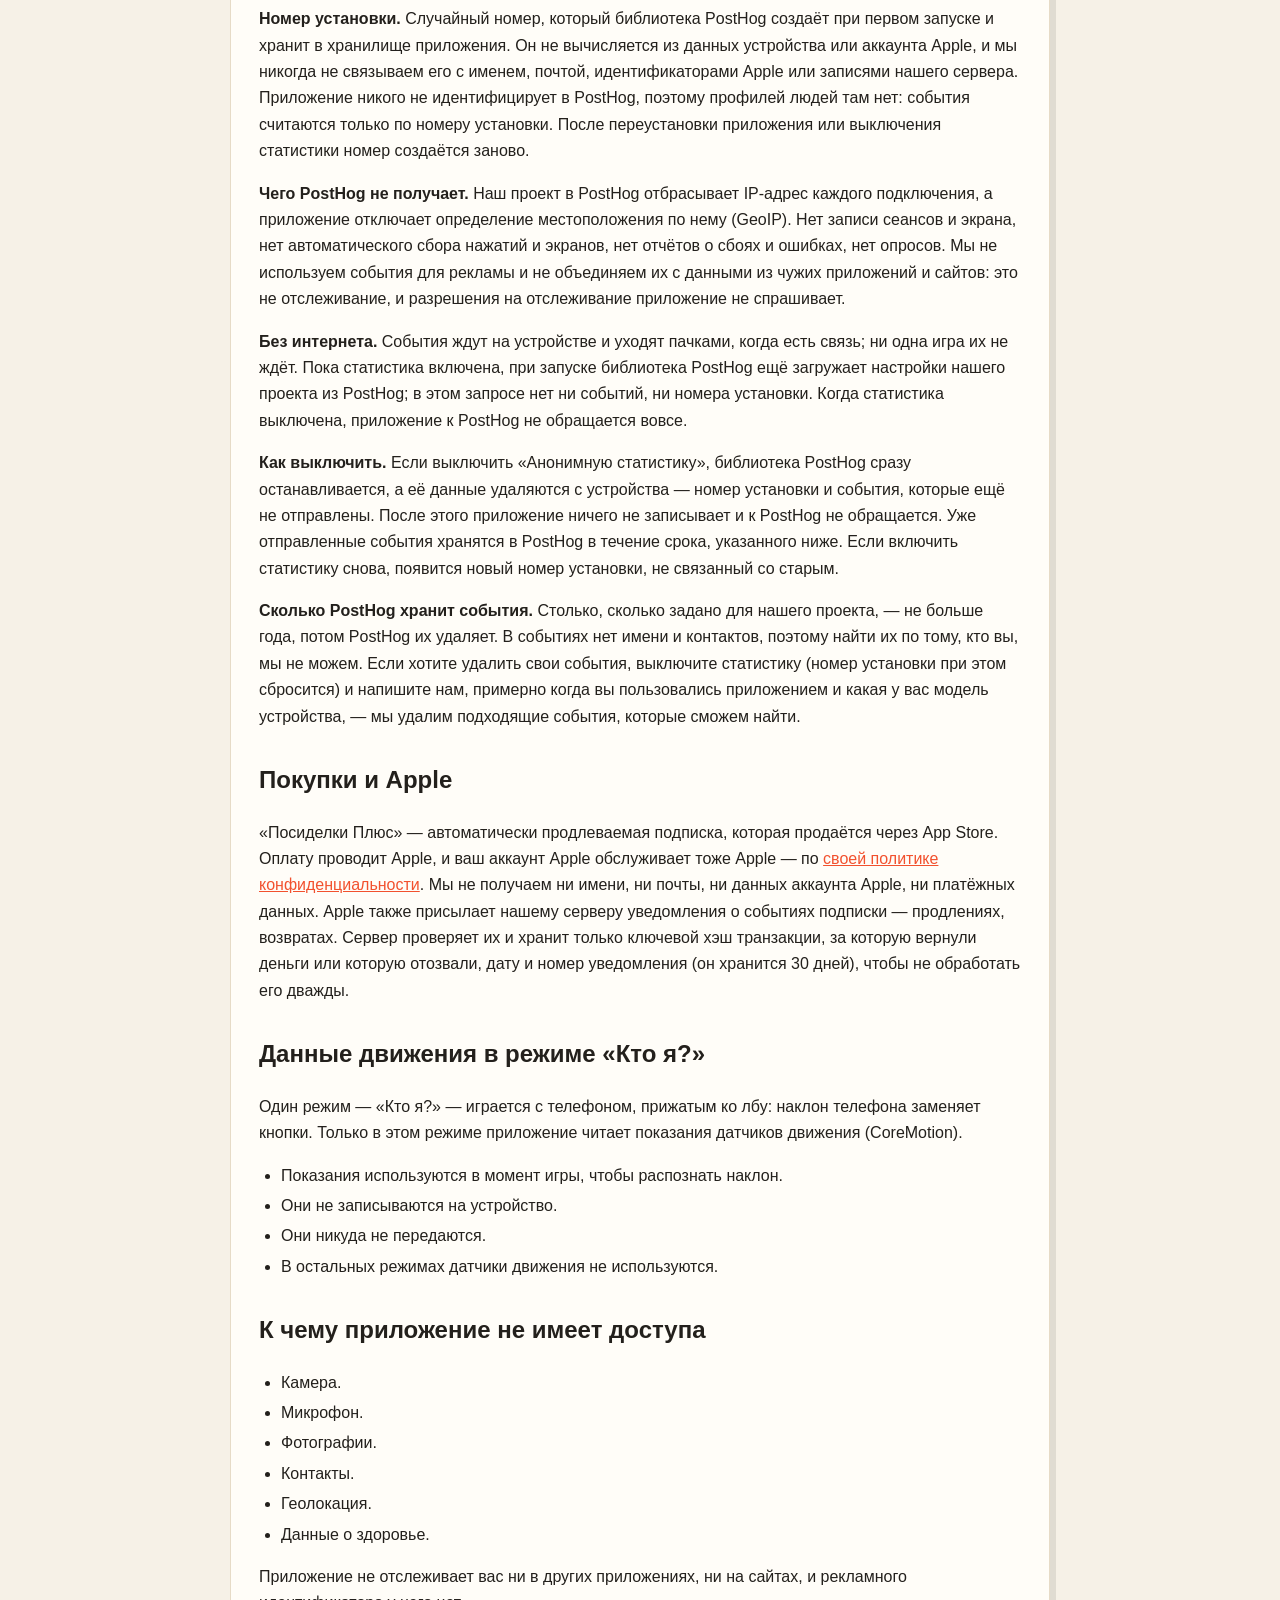
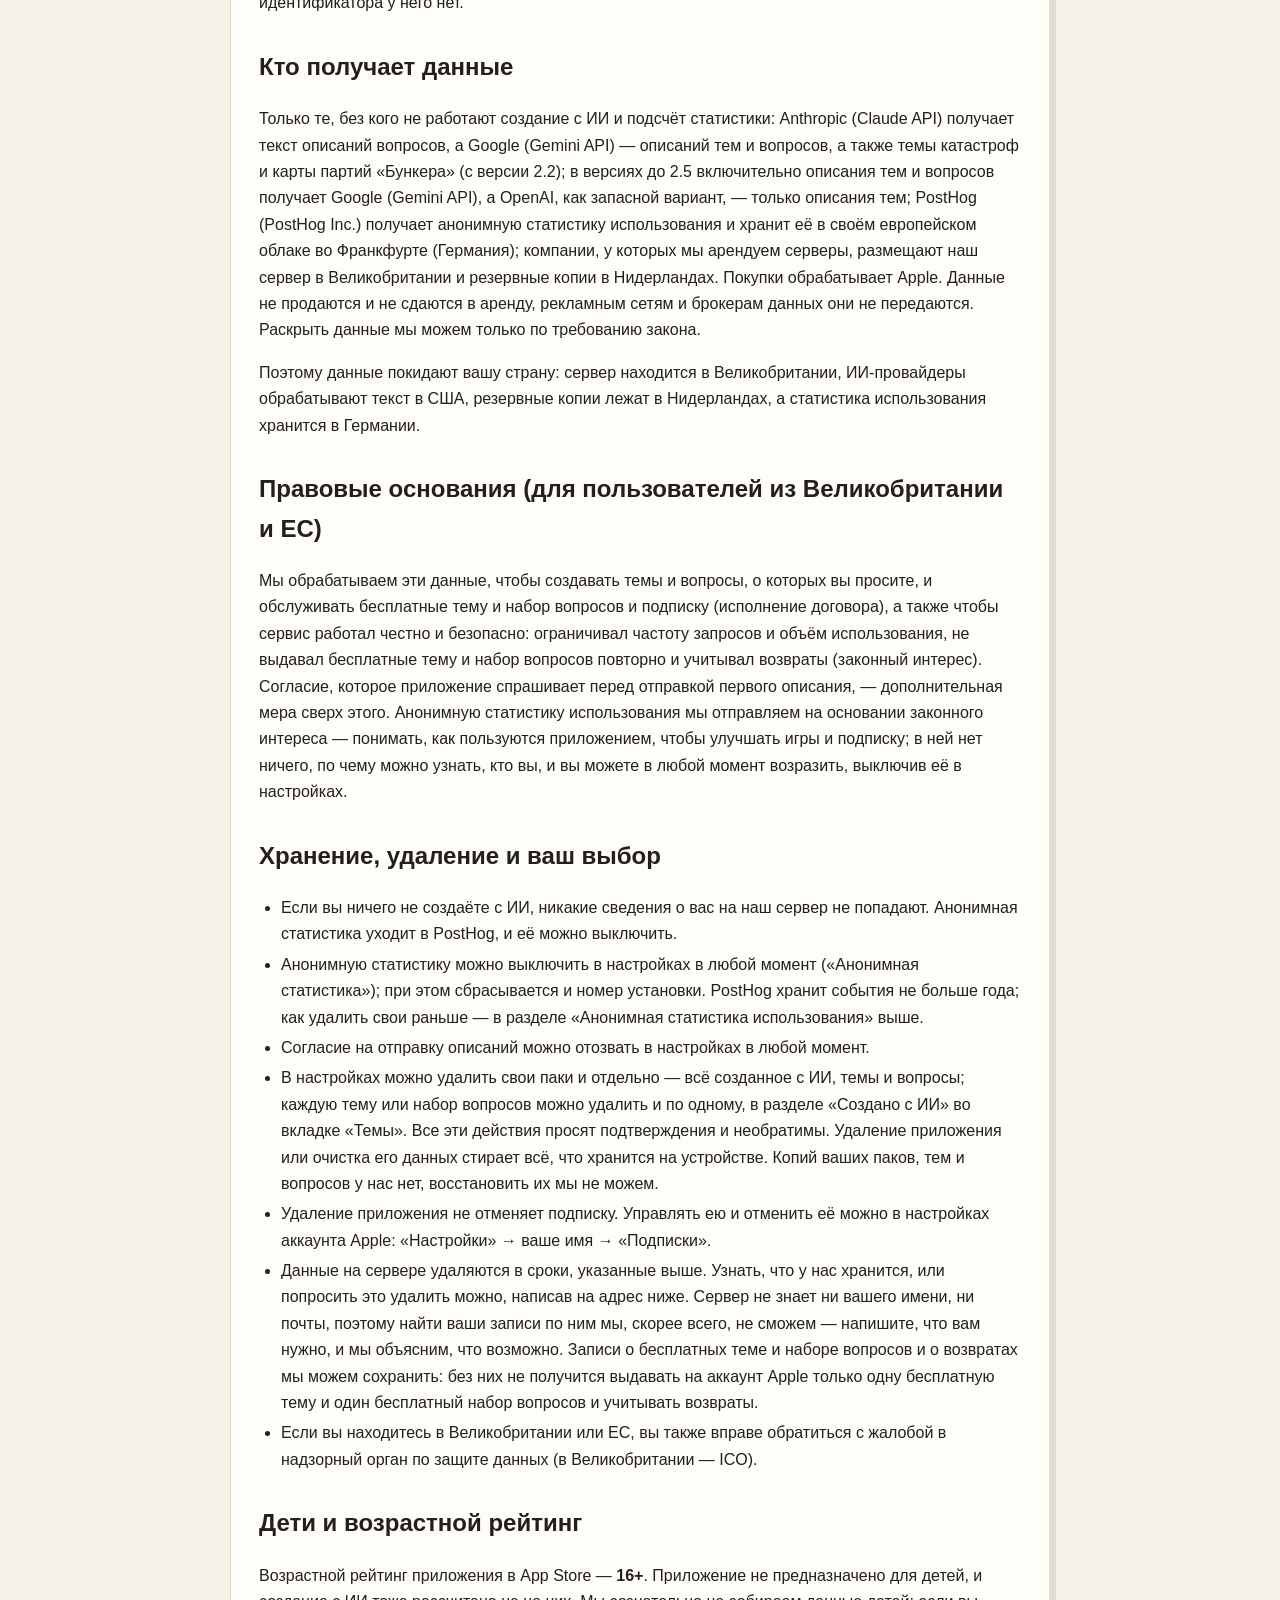
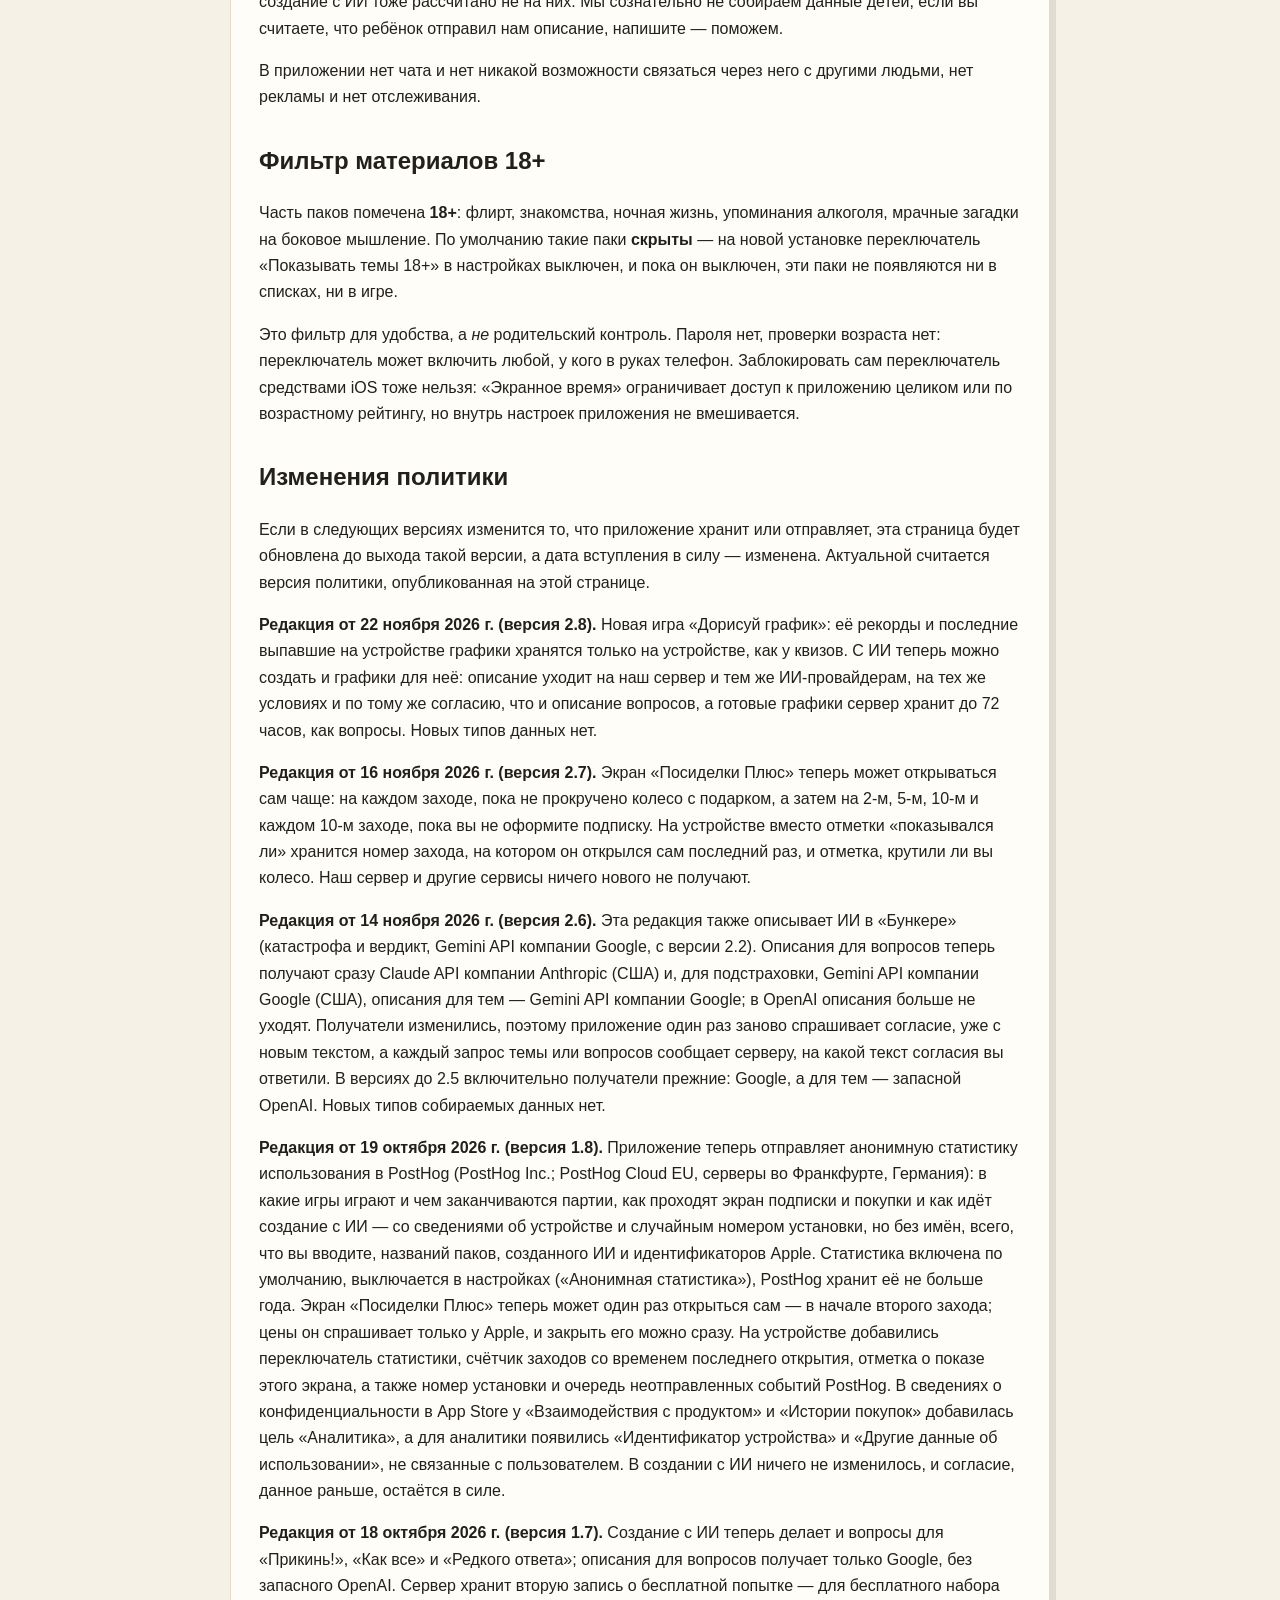
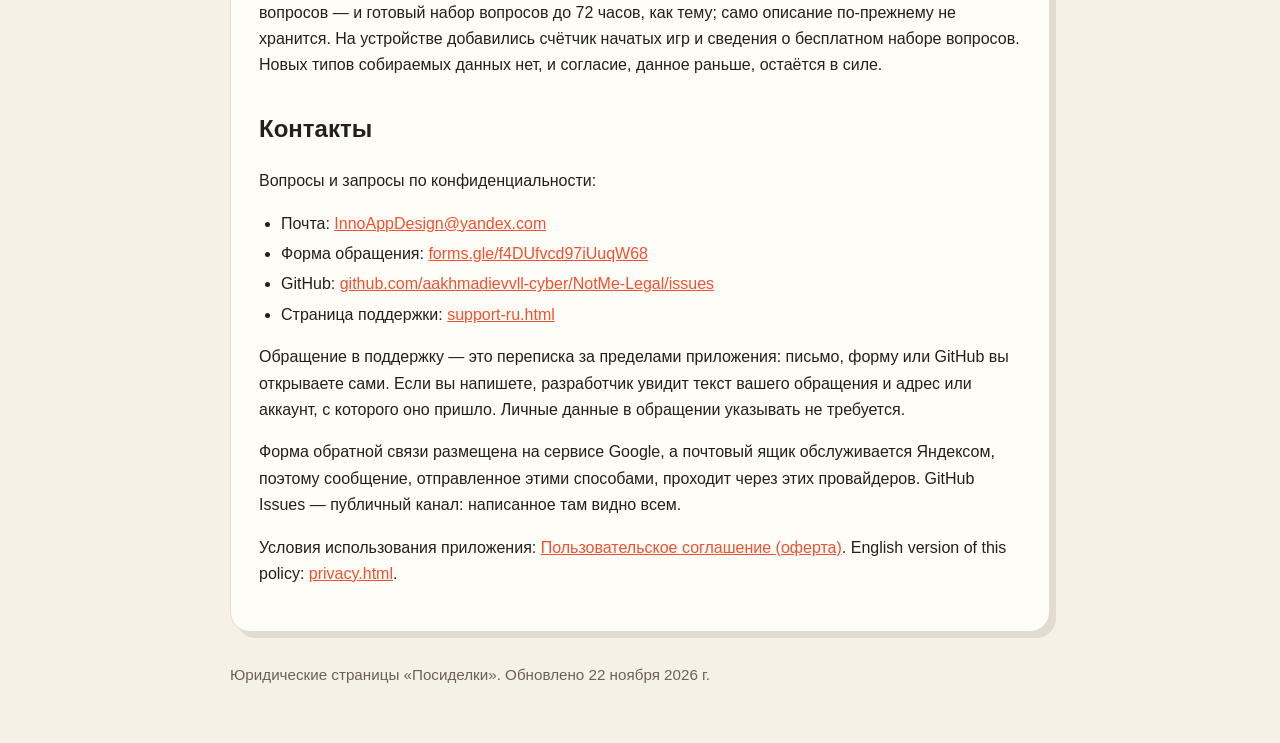
==== commit 45344434: "Privacy policy: the 2.8 revision (Draw the Trend, AI charts)" ====
--- a/privacy-ru.html
+++ b/privacy-ru.html
@@ -9,7 +9,7 @@
 
 <p>Правообладатель и разработчик: <strong>ИП Ахмадиев Альберт (Akhmadiev Albert IE)</strong>, Республика Армения.</p>
 
-<p><strong>Дата вступления в силу: 16 ноября 2026 г.</strong></p>
+<p><strong>Дата вступления в силу: 22 ноября 2026 г.</strong></p>
 
 <p>Эта политика описывает, что происходит с данными, когда вы играете в «Посиделки», когда создаёте темы и вопросы с помощью ИИ и что приложение отправляет в анонимной статистике. Английская версия страницы — <a href="privacy.html">privacy.html</a>. Вопросы — через <a href="support-ru.html">страницу поддержки</a>.</p>
 
@@ -17,13 +17,13 @@
 
 <ul>
 <li>Во все 31 игру можно играть бесплатно и полностью офлайн, в том числе в авиарежиме. Ни одна игра не ждёт интернета: анонимная статистика, о которой ниже, копится на устройстве, пока не появится связь.</li>
-<li>Квизы «Прикинь!», «Редкий ответ» и «Как все» тоже работают без интернета, в том числе с вопросами, созданными ИИ: всё, что вы в них вводите, проверяется на устройстве и никуда не уходит, а рекорды хранятся только на вашем устройстве.</li>
+<li>Квизы «Прикинь!», «Редкий ответ» и «Как все» и игра «Дорисуй график» тоже работают без интернета, в том числе с вопросами и графиками, созданными ИИ: всё, что вы в них вводите, проверяется на устройстве и никуда не уходит, а рекорды хранятся только на вашем устройстве.</li>
 <li>15 встроенных тем — по одной для каждого типа игры — бесплатны всегда; остальные встроенные темы открывает подписка «Посиделки Плюс». Открыта ли тема, приложение решает на устройстве по данным App Store, без обращения к нашему серверу.</li>
 <li>Нет аккаунтов, регистрации и входа.</li>
 <li>Нет рекламы, рекламных SDK, сбора отчётов о сбоях и отслеживания. Данные не продаются и не используются для рекламы.</li>
 <li>С версии 1.8 приложение отправляет <strong>анонимную статистику использования</strong> в PostHog — сервис продуктовой аналитики (PostHog Inc.; PostHog Cloud EU, серверы во Франкфурте, Германия): в какие игры играют, сколько игроков, доиграна ли партия или где её бросили, как проходят экран подписки и покупки и как идёт создание с ИИ, — вместе со сведениями об устройстве, например моделью и версией iOS, и случайным номером установки. В ней никогда нет имён игроков и команд, того, что вы вводите, названий и карточек ваших паков и созданного с ИИ, идентификаторов Apple. Статистика включена по умолчанию; выключить её можно в настройках переключателем «Анонимная статистика». Библиотека PostHog — единственный сторонний SDK в приложении.</li>
-<li><strong>Создание с ИИ</strong> необязательно, и только для него нужен интернет: темы карточек и, с версии 1.7, вопросы для квизов «Прикинь!», «Как все» и «Редкий ответ». Оно вместе с премиум-темами входит в подписку <strong>«Посиделки Плюс»</strong>; бесплатно — одна тема и один набор вопросов на аккаунт Apple. Если вы ни разу не открывали экраны создания с ИИ, приложение ни разу не обращалось к нашему серверу.</li>
-<li>Когда вы создаёте тему или вопросы с ИИ, ваше описание уходит на наш сервер, а оттуда — ИИ-провайдеру: Anthropic (Claude API, США) или Google (Gemini API, США). Описание для вопросов уходит сразу в оба: вопросы создаёт Claude компании Anthropic, а Gemini компании Google подстраховывает его; темы создаёт Gemini. В версиях до 2.5 включительно получатели прежние: Google (Gemini API, США), а для тем, если Gemini недоступен, — OpenAI (США). Только для того, чтобы создать то, о чём вы попросили. Вместе с запросом на сервер приходят подписанные Apple подтверждения загрузки или подписки и ваш IP-адрес.</li>
+<li><strong>Создание с ИИ</strong> необязательно, и только для него нужен интернет: темы карточек и, с версии 1.7, вопросы для квизов «Прикинь!», «Как все» и «Редкий ответ», а с версии 2.8 — графики для «Дорисуй график». Оно вместе с премиум-темами входит в подписку <strong>«Посиделки Плюс»</strong>; бесплатно — одна тема и один набор вопросов на аккаунт Apple. Если вы ни разу не открывали экраны создания с ИИ, приложение ни разу не обращалось к нашему серверу.</li>
+<li>Когда вы создаёте тему или вопросы с ИИ, ваше описание уходит на наш сервер, а оттуда — ИИ-провайдеру: Anthropic (Claude API, США) или Google (Gemini API, США). Описание для вопросов и графиков уходит сразу в оба: вопросы и графики создаёт Claude компании Anthropic, а Gemini компании Google подстраховывает его; темы создаёт Gemini. В версиях до 2.5 включительно получатели прежние: Google (Gemini API, США), а для тем, если Gemini недоступен, — OpenAI (США). Только для того, чтобы создать то, о чём вы попросили. Вместе с запросом на сервер приходят подписанные Apple подтверждения загрузки или подписки и ваш IP-адрес.</li>
 <li>Наш сервер не хранит ни описание, ни ваше имя, ни почту, ни данные вашего аккаунта Apple. Он хранит ключевые хэши идентификаторов транзакций Apple (с отдельными записями о бесплатной теме и о бесплатном наборе вопросов), запись о каждой недавней генерации для лимитов честного использования, готовую тему или набор вопросов — 72 часа (название и содержимое могут повторять слова из описания) и короткие технические журналы, в которые описание не попадает никогда.</li>
 <li>Созданные с ИИ темы и вопросы, ваши собственные темы и настройки хранятся на вашем устройстве.</li>
 <li>Подписку продаёт и списывает оплату Apple. Платёжных данных мы не видим.</li>
@@ -43,7 +43,7 @@
 <li>идентификаторы шести последних запущенных режимов;</li>
 <li>имена игроков, которые вы ввели для последней игры, — чтобы подставить их в следующую;</li>
 <li>фильтр, выбранный последним на экране «Играть», — сколько вас и «Соревнуемся» или «Заодно» — и время выбора, чтобы фильтр сохранился, если открыть приложение в течение 12 часов;</li>
-<li>ваши рекорды в играх «Синхрон» и «Масштаб» и в трёх квизах, а также последние выпавшие на этом устройстве вопросы и предметы (для каждого квиза — последние 150), чтобы следующая игра начиналась с того, чего ещё никто не видел. Хранятся только очки и номера карточек, а не ответы, которые кто-то вводил;</li>
+<li>ваши рекорды в играх «Синхрон», «Масштаб» и «Дорисуй график» и в трёх квизах, а также последние выпавшие на этом устройстве вопросы и предметы (для каждого квиза — последние 150), чтобы следующая игра начиналась с того, чего ещё никто не видел. Хранятся только очки и номера карточек, а не ответы, которые кто-то вводил;</li>
 <li>сколько игр начато на этом устройстве — только число, — чтобы после самой первой игры не предлагать создание с ИИ;</li>
 <li>дата окончания подписки, которую последний раз сообщил App Store, — чтобы премиум-темы оставались открыты без интернета ещё до 3 дней;</li>
 <li>включена ли анонимная статистика — переключатель «Анонимная статистика»;</li>
@@ -61,22 +61,22 @@
 
 <p><strong>ИИ-темы.</strong> Созданная тема сохраняется в той же локальной базе: название, значок, описание, которое вы ввели, и сгенерированные слова, локации и пары слов. Темы остаются на устройстве и после окончания подписки. Они никуда не выгружаются, не синхронизируются и никому не показываются.</p>
 
-<p><strong>Вопросы с ИИ.</strong> Созданный набор вопросов сохраняется в той же локальной базе: название, значок, язык, описание, которое вы ввели, и сгенерированные вопросы с числами и фактами или списки ответов с их популярностью. Как и темы, вопросы остаются на устройстве и после окончания подписки, никуда не выгружаются, не синхронизируются и никому не показываются. В списках тем они видны только на том языке, на котором созданы.</p>
+<p><strong>Вопросы с ИИ.</strong> Созданный набор вопросов сохраняется в той же локальной базе: название, значок, язык, описание, которое вы ввели, и сгенерированные вопросы с числами и фактами, списки ответов с их популярностью или графики с их значениями по годам. Как и темы, вопросы остаются на устройстве и после окончания подписки, никуда не выгружаются, не синхронизируются и никому не показываются. В списках тем они видны только на том языке, на котором созданы.</p>
 
 <p>Файл <code>PrivacyInfo.xcprivacy</code> в составе приложения соответствует этой странице: отслеживание — <code>false</code>, доменов отслеживания нет. В нём заявлены пять собираемых типов данных, ни один — для отслеживания. «Другой пользовательский контент» (описание темы или вопросов) и «Идентификатор пользователя» (идентификаторы транзакций Apple) — для работы функций приложения. «История покупок» (подтверждения покупок от Apple, а с 1.8 — тариф, цена и итог покупки в статистике) и «Взаимодействие с продуктом» (запись сервера о том, когда вы создавали тему или вопросы и получилось ли, а с 1.8 — статистика использования) — для работы функций приложения и для аналитики. «Идентификатор устройства» (случайный номер установки в статистике) — только для аналитики. Первые четыре отмечены как связанные с пользователем, потому что сервер привязывает их к псевдонимному идентификатору покупки — хотя кто вы, он так и не узнаёт. Номер установки отмечен как не связанный с пользователем: он никогда не объединяется с идентификаторами Apple, записями нашего сервера и чем-либо ещё, по чему можно узнать, кто вы. У библиотеки PostHog свой файл конфиденциальности: в нём заявлены «Взаимодействие с продуктом» и «Другие данные об использовании» — для аналитики, не связанные с пользователем и не для отслеживания. Сам файл приложения объявляет одну используемую системную возможность — <code>UserDefaults</code> с основанием <code>CA92.1</code> (доступ только к данным самого приложения).</p>
 
 <h2>Темы и вопросы с ИИ: что отправляется, кому и зачем</h2>
 
-<p><strong>Что такое вопросы с ИИ.</strong> С версии 1.7 так же, как тему, можно создать вопросы для «Прикинь!» или списки ответов для «Как все» и «Редкого ответа»: вы пишете, о чём они должны быть, а ИИ придумывает вопросы с числами или списки ответов с их популярностью. Отправляется то же, что и для темы, и с той же целью; разница одна — кто их создаёт: Claude компании Anthropic, а Gemini компании Google получает то же описание одновременно и подстраховывает его (в версиях до 2.5 включительно — только Google, без запасного OpenAI).</p>
-
-<p><strong>Когда приложение обращается к нашему серверу.</strong> Только после того, как вы открыли экраны создания с ИИ (студию ИИ или экран «Посиделки Плюс», открытый из студии или из настроек): чтобы проверить, остались ли бесплатные тема и набор вопросов и активна ли подписка, и чтобы создать тему или вопросы, когда вы нажали «Создать тему», «Создать вопросы», «Создать списки» или «Создать бесплатно — один раз». Студия открывается только по вашему нажатию — на наклейку или плитку ИИ на экране «Играть», во вкладке «Темы», при выборе темы для игры (в квизах — «Хотите больше вопросов?») или после окончания игры; сами наклейки и плитки к серверу не обращаются. Если генерация прервалась — например, вы закрыли приложение, — приложение может позже, в том числе сразу после следующего запуска, отправить тот же запрос ещё раз, чтобы закончить её или забрать готовую тему или вопросы. А прежде чем начать новую генерацию, пока старая не закончена, оно сначала спросит сервер, не готова ли старая. Сами игры к нашему серверу не обращаются, и экран «Посиделки Плюс» тоже — ни когда он открыт из закрытой темы, ни когда открылся сам в начале захода: цены он спрашивает только у Apple. Анонимная статистика уходит в PostHog, а не на наш сервер; о ней — отдельный раздел ниже. Экран «Источники данных» в настройках показывает, откуда взяты числа во встроенных темах квизов; сайт источника откроется в браузере, только если вы сами нажмёте на ссылку. Кнопка «Пожаловаться» на странице созданной темы или вопросов тоже только открывает в браузере страницу поддержки: сама она ничего не отправляет.</p>
+<p><strong>Что такое вопросы с ИИ.</strong> С версии 1.7 так же, как тему, можно создать вопросы для «Прикинь!» или списки ответов для «Как все» и «Редкого ответа»: вы пишете, о чём они должны быть, а ИИ придумывает вопросы с числами или списки ответов с их популярностью. С версии 2.8 так же создаются графики для «Дорисуй график»: ИИ рисует графики на вашу тему с примерными значениями по годам. Отправляется то же, что и для темы, и с той же целью; разница одна — кто их создаёт: Claude компании Anthropic, а Gemini компании Google получает то же описание одновременно и подстраховывает его (в версиях до 2.5 включительно — только Google, без запасного OpenAI).</p>
+
+<p><strong>Когда приложение обращается к нашему серверу.</strong> Только после того, как вы открыли экраны создания с ИИ (студию ИИ или экран «Посиделки Плюс», открытый из студии или из настроек): чтобы проверить, остались ли бесплатные тема и набор вопросов и активна ли подписка, и чтобы создать тему или вопросы, когда вы нажали «Создать тему», «Создать вопросы», «Создать списки», «Создать графики» или «Создать бесплатно — один раз». Студия открывается только по вашему нажатию — на наклейку или плитку ИИ на экране «Играть», во вкладке «Темы», при выборе темы для игры (в квизах — «Хотите больше вопросов?») или после окончания игры; сами наклейки и плитки к серверу не обращаются. Если генерация прервалась — например, вы закрыли приложение, — приложение может позже, в том числе сразу после следующего запуска, отправить тот же запрос ещё раз, чтобы закончить её или забрать готовую тему или вопросы. А прежде чем начать новую генерацию, пока старая не закончена, оно сначала спросит сервер, не готова ли старая. Сами игры к нашему серверу не обращаются, и экран «Посиделки Плюс» тоже — ни когда он открыт из закрытой темы, ни когда открылся сам в начале захода: цены он спрашивает только у Apple. Анонимная статистика уходит в PostHog, а не на наш сервер; о ней — отдельный раздел ниже. Экран «Источники данных» в настройках показывает, откуда взяты числа во встроенных темах квизов; сайт источника откроется в браузере, только если вы сами нажмёте на ссылку. Кнопка «Пожаловаться» на странице созданной темы или вопросов тоже только открывает в браузере страницу поддержки: сама она ничего не отправляет.</p>
 
 <p><strong>Сначала — ваше согласие.</strong> Перед отправкой первого описания приложение показывает экран, на котором названы ИИ-провайдеры, и спрашивает согласие. Согласие одно на темы и вопросы. Если получатели меняются, приложение спрашивает согласие заново, уже с новыми получателями, и до ответа ничего не отправляет: в версиях новее 2.5 экран называет Anthropic и Google, поэтому согласие, данное в версиях до 2.5 включительно (Google и запасной OpenAI), один раз запрашивается снова перед следующим созданием. Каждый запрос темы или вопросов сообщает нашему серверу, на какой текст согласия вы ответили, и сервер передаёт описание только тем, кто в этом тексте назван. Отозвать согласие можно в любой момент в настройках переключателем «Отправлять описания ИИ» — после этого приложение описания больше не отправляет. Если в версиях новее 2.5 включить переключатель снова, приложение сначала покажет тот же экран с получателями, и согласие вернётся, только если вы его там дадите.</p>
 
 <p><strong>Что получает наш сервер вместе с запросом:</strong></p>
 
 <ul>
-<li><strong>Описание</strong> (до 300 символов) — темы или того, о чём должны быть вопросы, — и язык приложения, русский или английский; для вопросов — ещё и что именно создать: вопросы для «Прикинь!» или списки ответов. Описывайте тему, а не себя: не указывайте персональные данные — ни свои, ни чужие.</li>
+<li><strong>Описание</strong> (до 300 символов) — темы или того, о чём должны быть вопросы, — и язык приложения, русский или английский; для вопросов — ещё и что именно создать: вопросы для «Прикинь!», списки ответов или графики. Описывайте тему, а не себя: не указывайте персональные данные — ни свои, ни чужие.</li>
 <li><strong>Подтверждения, подписанные Apple.</strong> Транзакция приложения, которую Apple выпускает, когда аккаунт Apple получает приложение: в ней есть идентификатор, уникальный для пары «этот аккаунт Apple — это приложение» (это не сам адрес или номер аккаунта), версия приложения и даты. Если вы подписаны — ещё и транзакция подписки: тариф, даты покупки и окончания, идентификаторы транзакций и страна магазина. Имени, почты, данных аккаунта Apple и платёжных данных в этих подтверждениях нет. Сервер проверяет подпись Apple, чтобы понять, остались ли у вас бесплатная тема или бесплатный набор вопросов или действует ли подписка.</li>
 <li><strong>IP-адрес</strong> — как при любом подключении к интернету. Он нужен только для того, чтобы ограничивать число запросов с одного адреса.</li>
 <li><strong>Случайный номер запроса</strong>, который создаёт приложение, — чтобы повторный запрос не обработался и не засчитался дважды.</li>
@@ -197,6 +197,8 @@
 
 <p>Если в следующих версиях изменится то, что приложение хранит или отправляет, эта страница будет обновлена до выхода такой версии, а дата вступления в силу — изменена. Актуальной считается версия политики, опубликованная на этой странице.</p>
 
+<p><strong>Редакция от 22 ноября 2026 г. (версия 2.8).</strong> Новая игра «Дорисуй график»: её рекорды и последние выпавшие на устройстве графики хранятся только на устройстве, как у квизов. С ИИ теперь можно создать и графики для неё: описание уходит на наш сервер и тем же ИИ-провайдерам, на тех же условиях и по тому же согласию, что и описание вопросов, а готовые графики сервер хранит до 72 часов, как вопросы. Новых типов данных нет.</p>
+
 <p><strong>Редакция от 16 ноября 2026 г. (версия 2.7).</strong> Экран «Посиделки Плюс» теперь может открываться сам чаще: на каждом заходе, пока не прокручено колесо с подарком, а затем на 2-м, 5-м, 10-м и каждом 10-м заходе, пока вы не оформите подписку. На устройстве вместо отметки «показывался ли» хранится номер захода, на котором он открылся сам последний раз, и отметка, крутили ли вы колесо. Наш сервер и другие сервисы ничего нового не получают.</p>
 
 <p><strong>Редакция от 14 ноября 2026 г. (версия 2.6).</strong> Эта редакция также описывает ИИ в «Бункере» (катастрофа и вердикт, Gemini API компании Google, с версии 2.2). Описания для вопросов теперь получают сразу Claude API компании Anthropic (США) и, для подстраховки, Gemini API компании Google (США), описания для тем — Gemini API компании Google; в OpenAI описания больше не уходят. Получатели изменились, поэтому приложение один раз заново спрашивает согласие, уже с новым текстом, а каждый запрос темы или вопросов сообщает серверу, на какой текст согласия вы ответили. В версиях до 2.5 включительно получатели прежние: Google, а для тем — запасной OpenAI. Новых типов собираемых данных нет.</p>
@@ -221,4 +223,4 @@
 <p>Форма обратной связи размещена на сервисе Google, а почтовый ящик обслуживается Яндексом, поэтому сообщение, отправленное этими способами, проходит через этих провайдеров. GitHub Issues — публичный канал: написанное там видно всем.</p>
 
 <p>Условия использования приложения: <a href="terms-ru.html">Пользовательское соглашение (оферта)</a>. English version of this policy: <a href="privacy.html">privacy.html</a>.</p>
-</section><footer>Юридические страницы «Посиделки». Обновлено 16 ноября 2026 г.</footer></main></body></html>
+</section><footer>Юридические страницы «Посиделки». Обновлено 22 ноября 2026 г.</footer></main></body></html>
